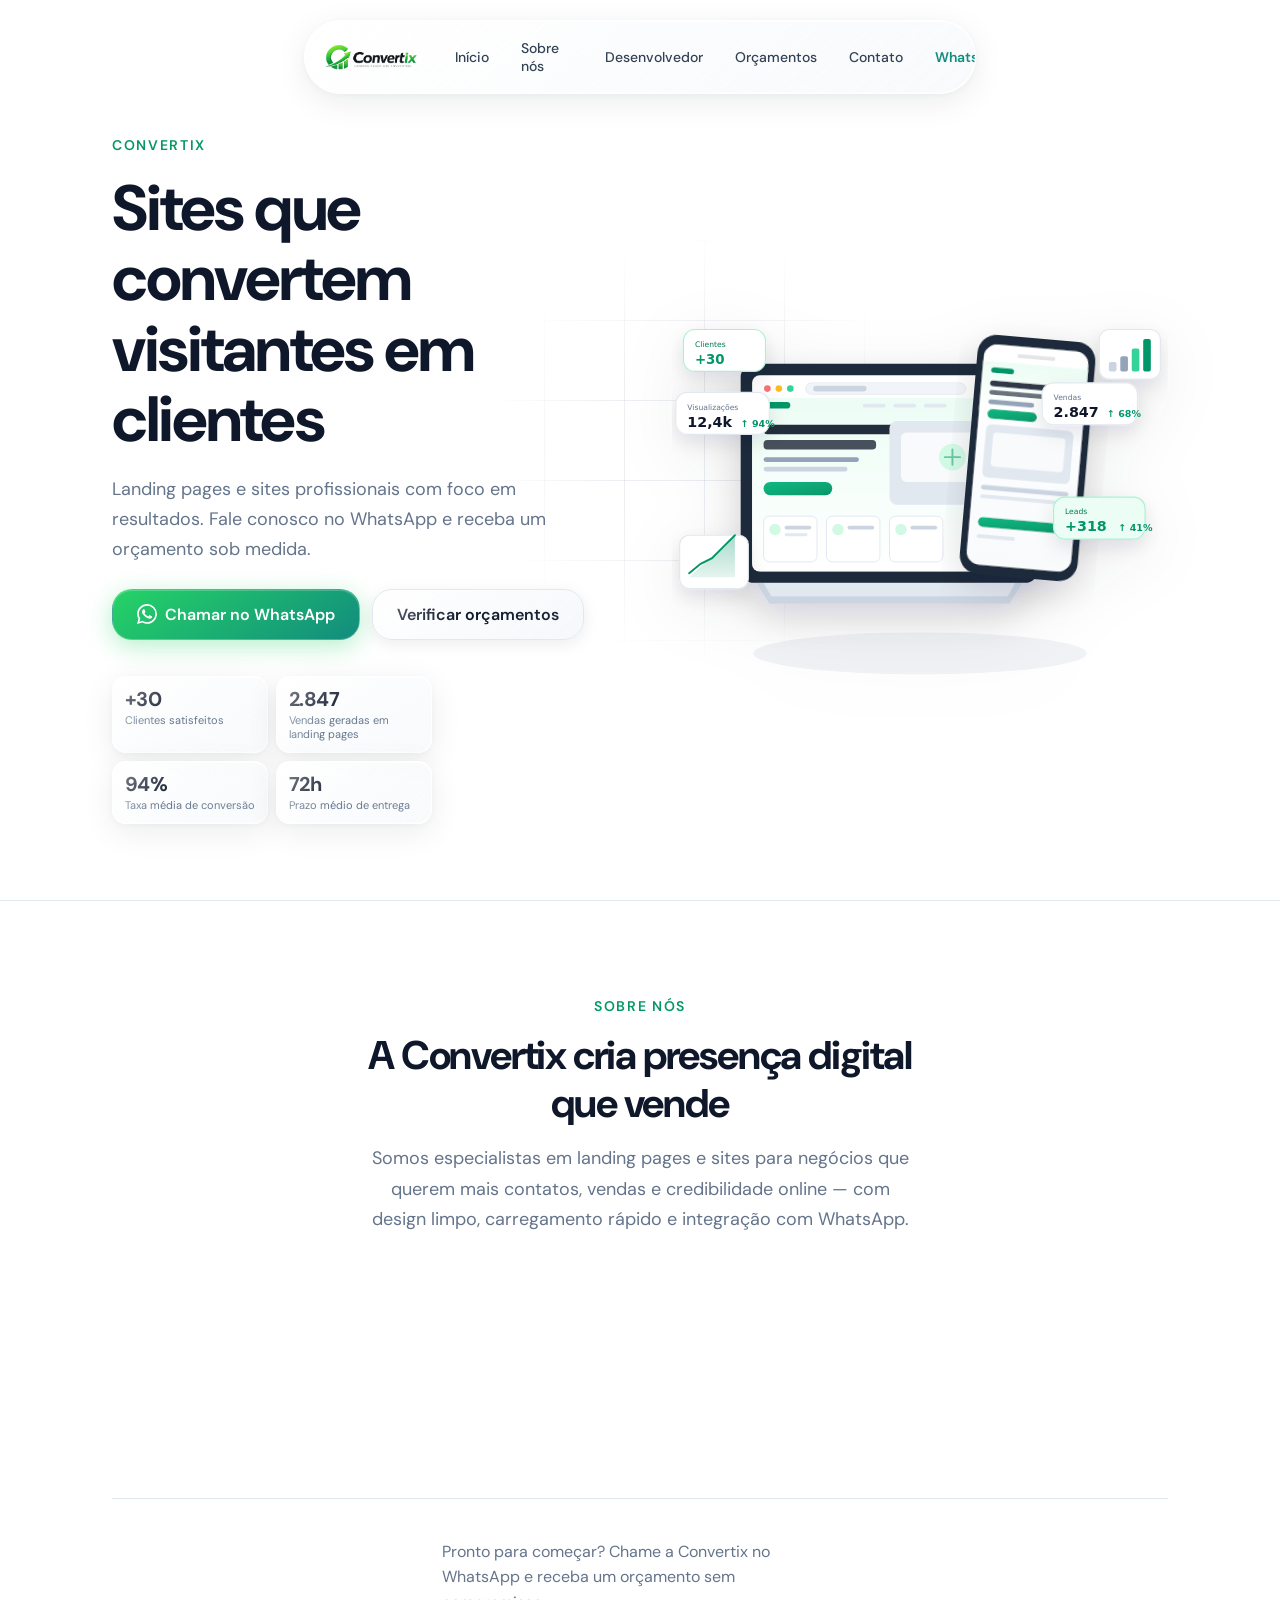
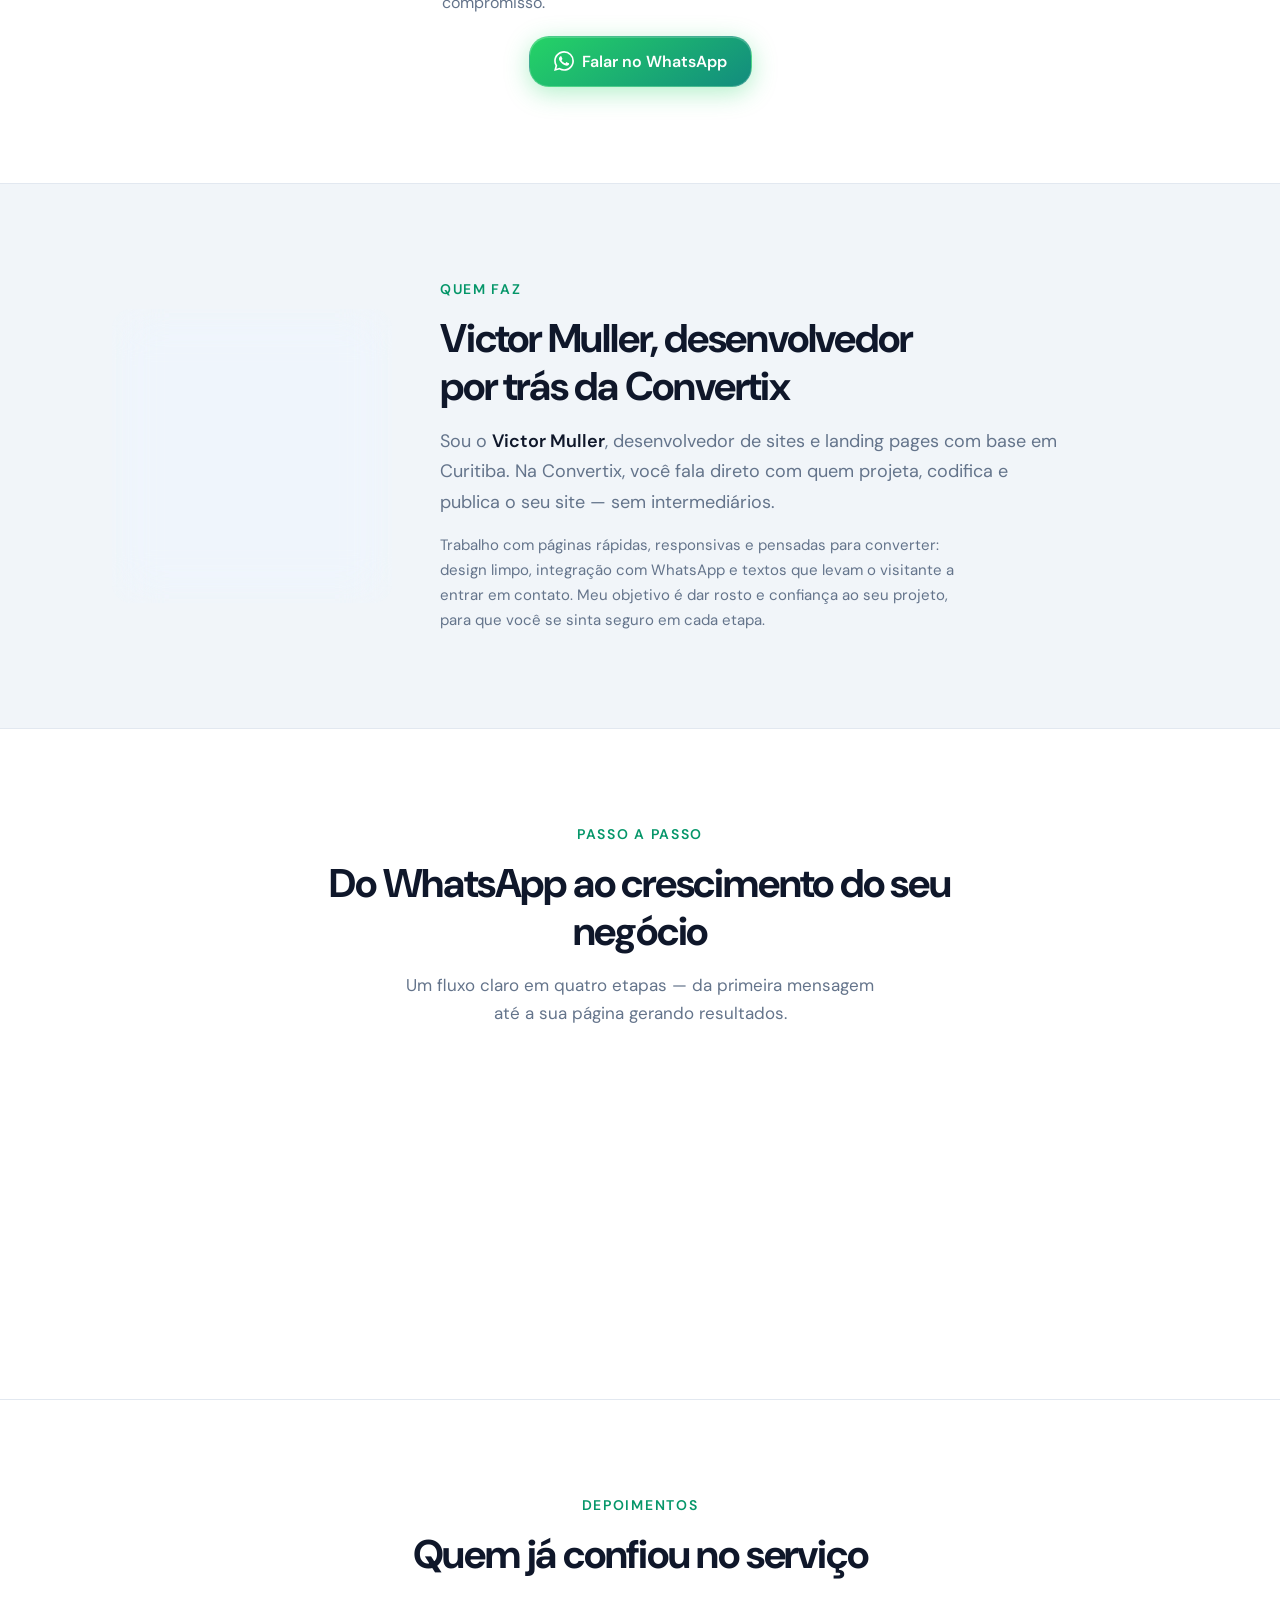
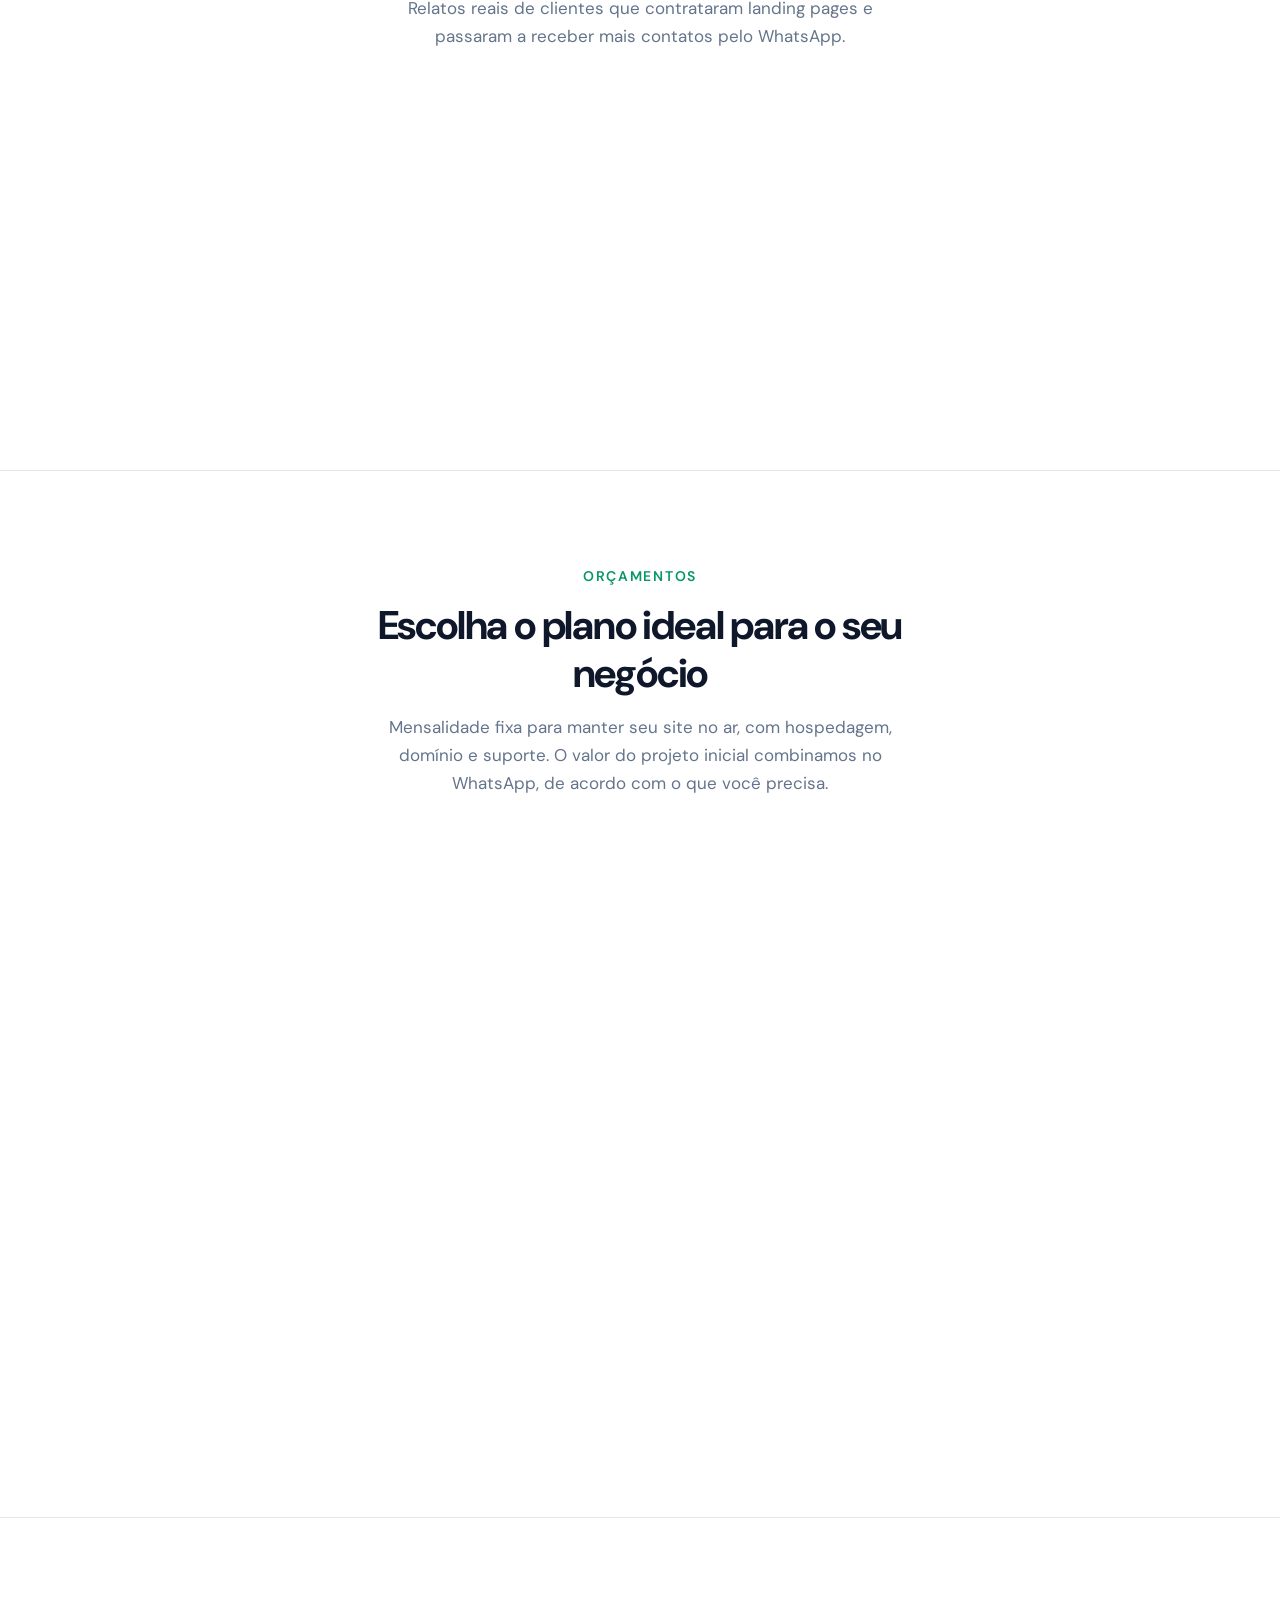
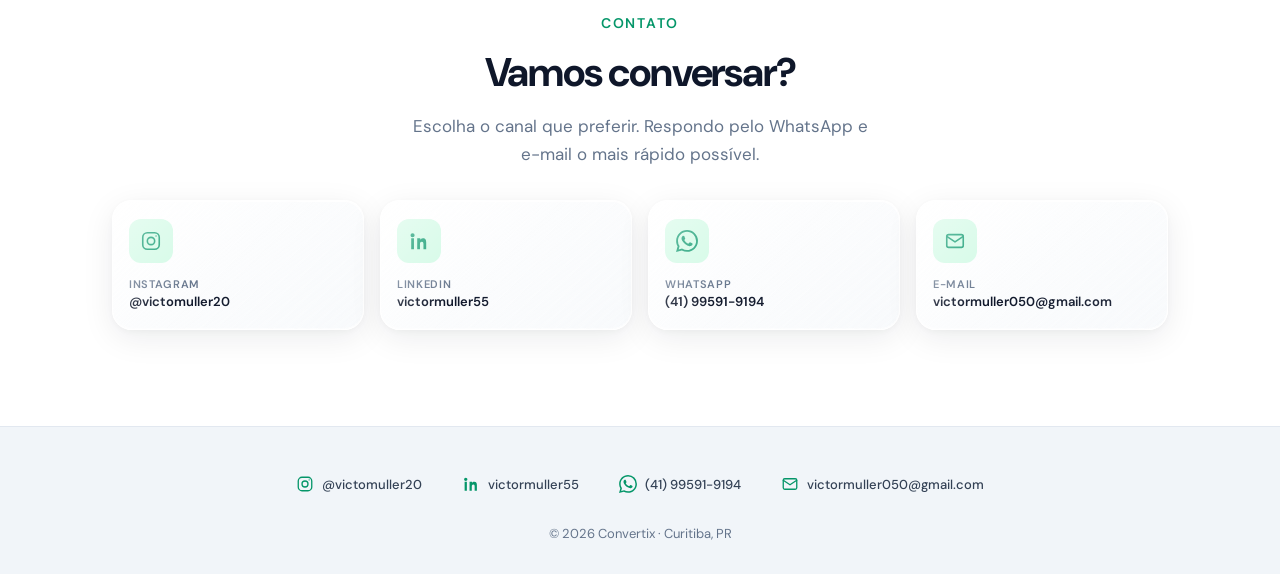
==== index.html @ e11013e8 "atualizando" ====
<!DOCTYPE html>
<html lang="pt-BR">
<head>
    <meta charset="UTF-8">
    <meta name="viewport" content="width=device-width, initial-scale=1.0">
    <meta http-equiv="refresh" content="0; url=pages/home.html">
    <title>Convertix</title>
    <link rel="icon" href="assets/images/logo.png" type="image/png">
    <script>window.location.replace("pages/home.html");</script>
</head>
<body>
    <p><a href="pages/home.html">Ir para o site</a></p>
</body>
</html>
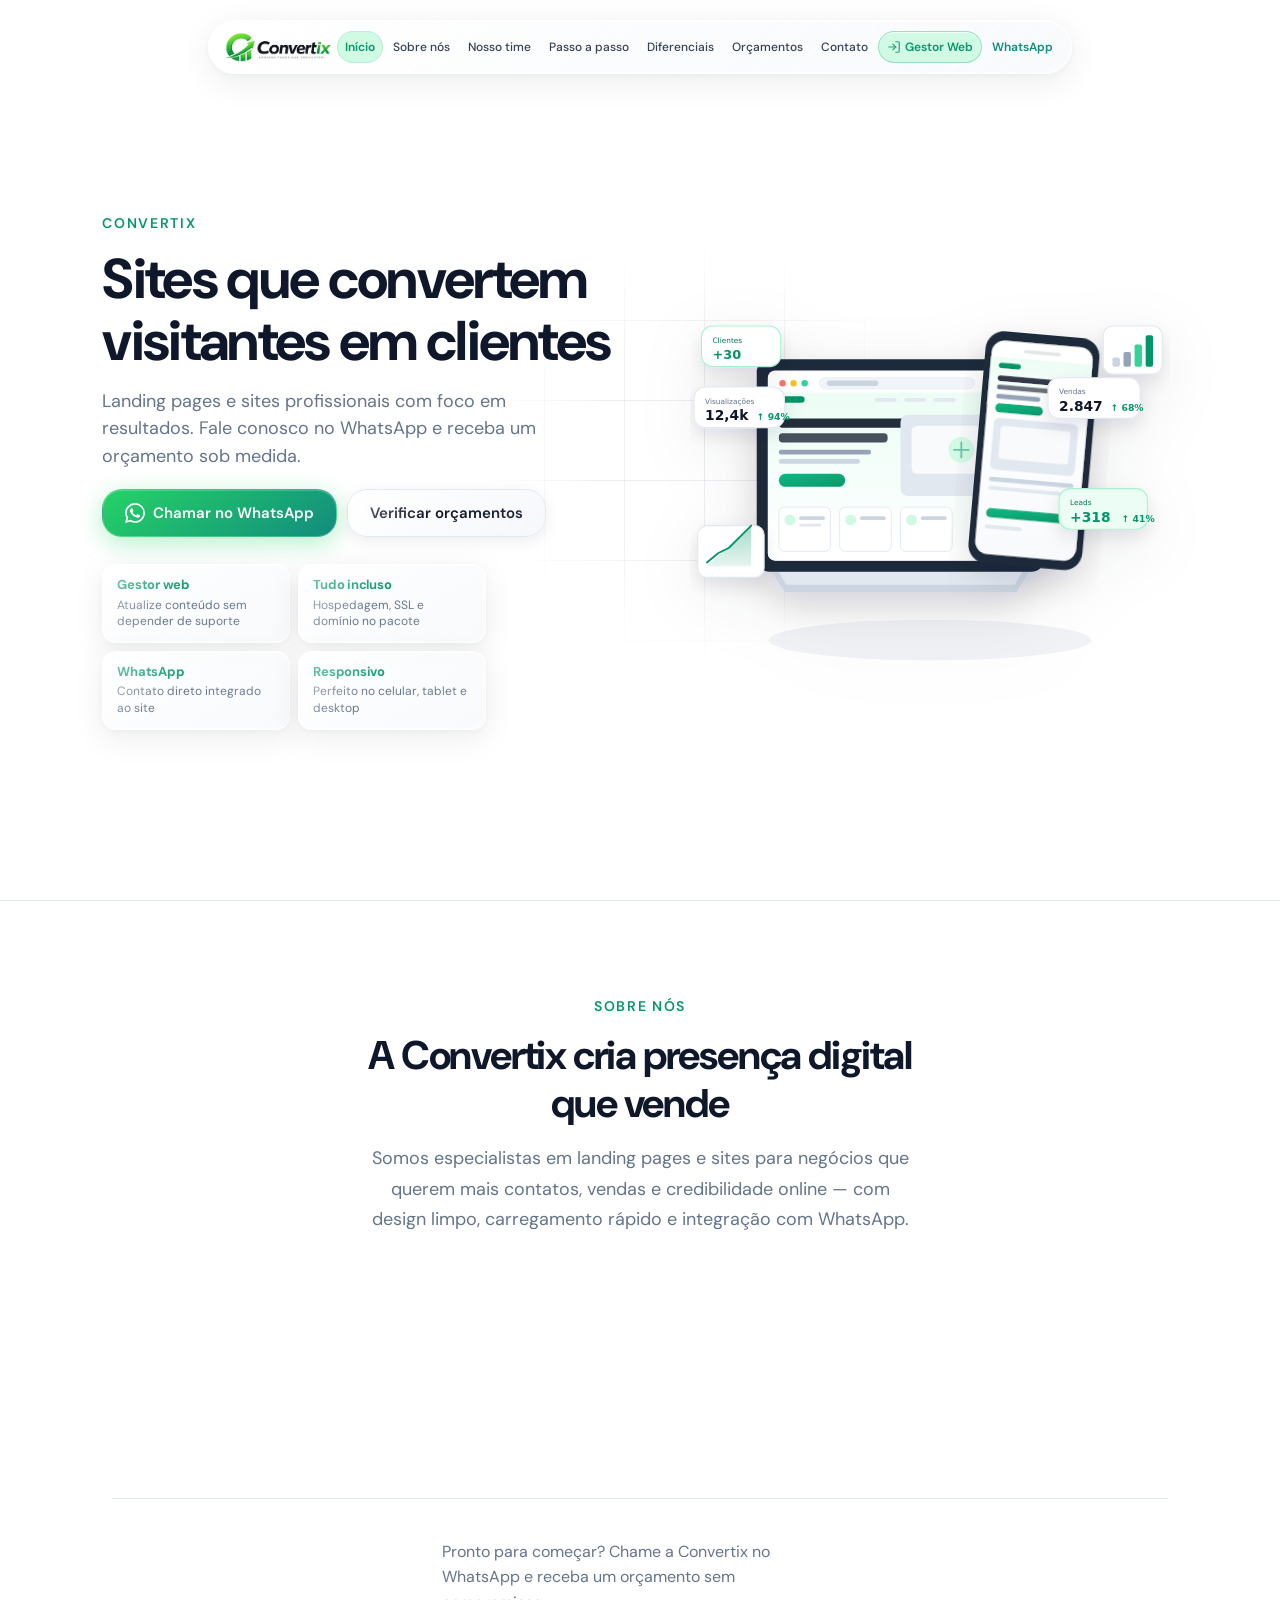
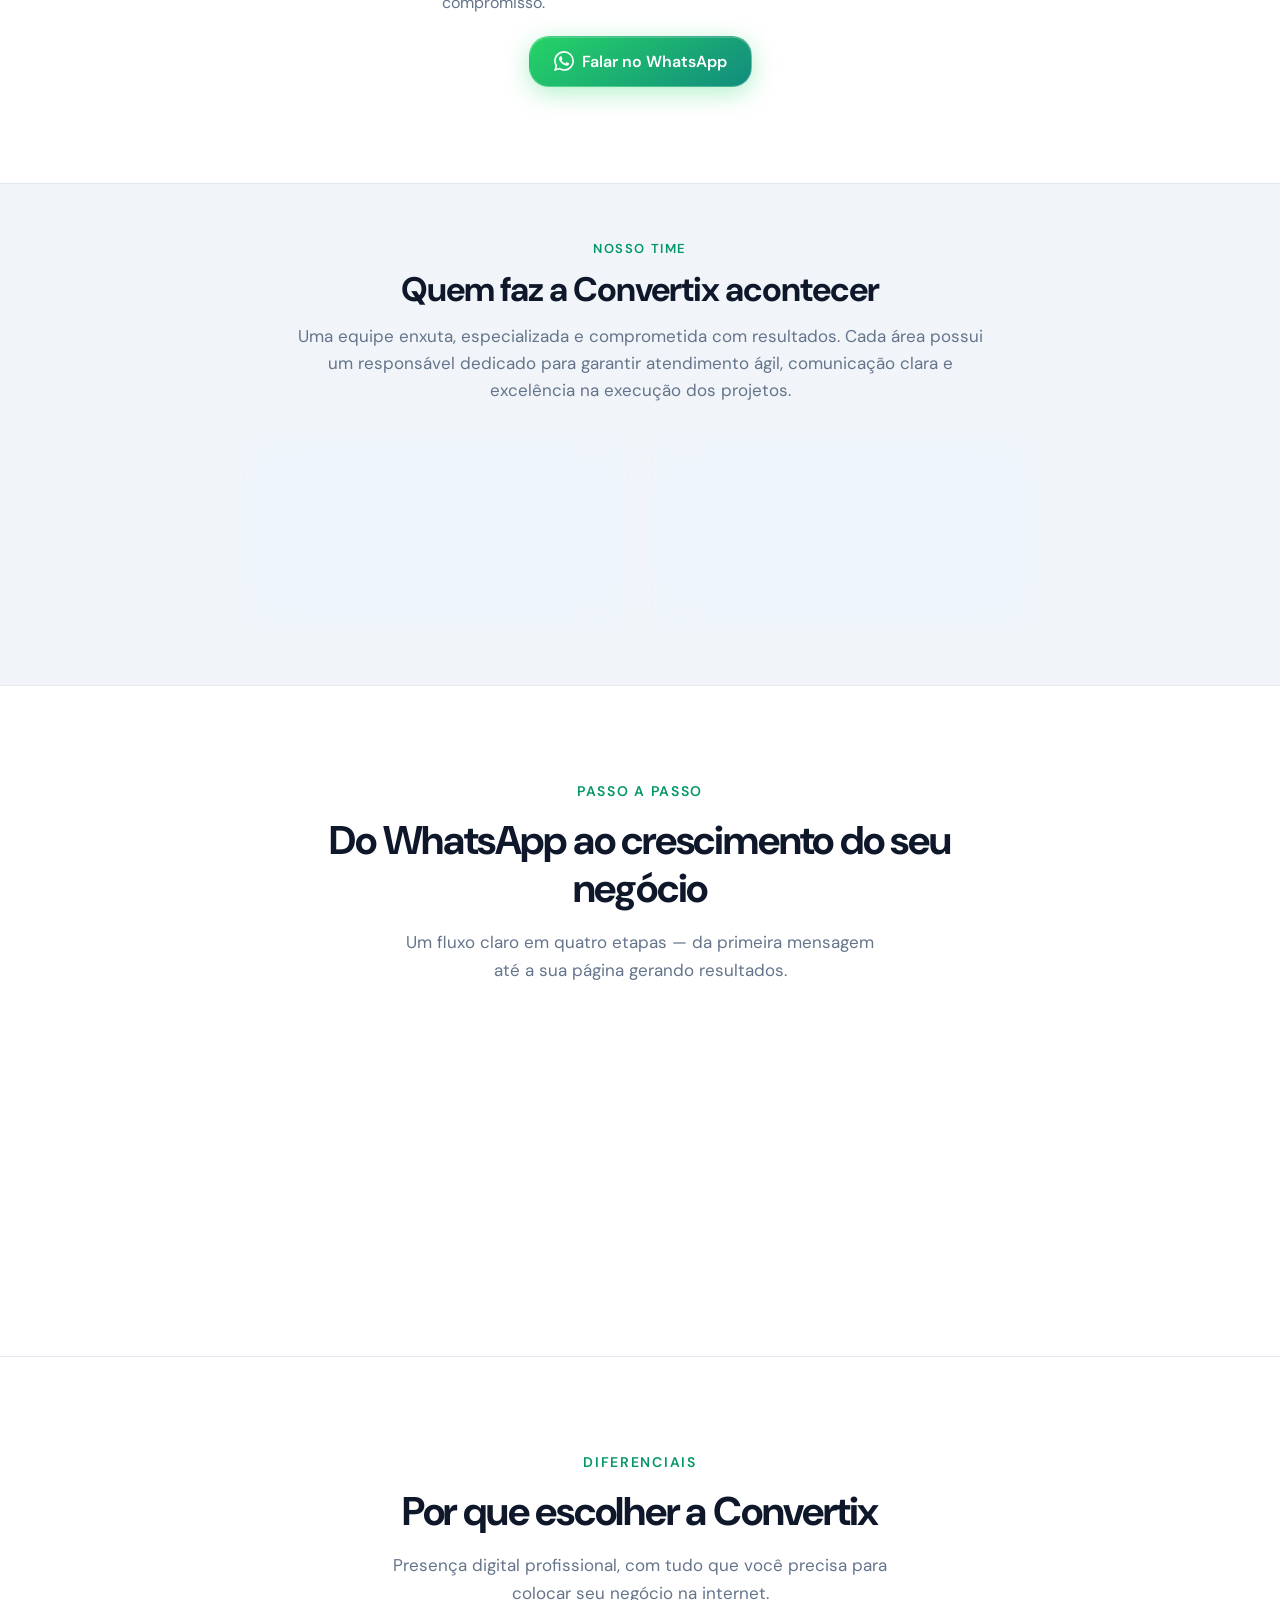
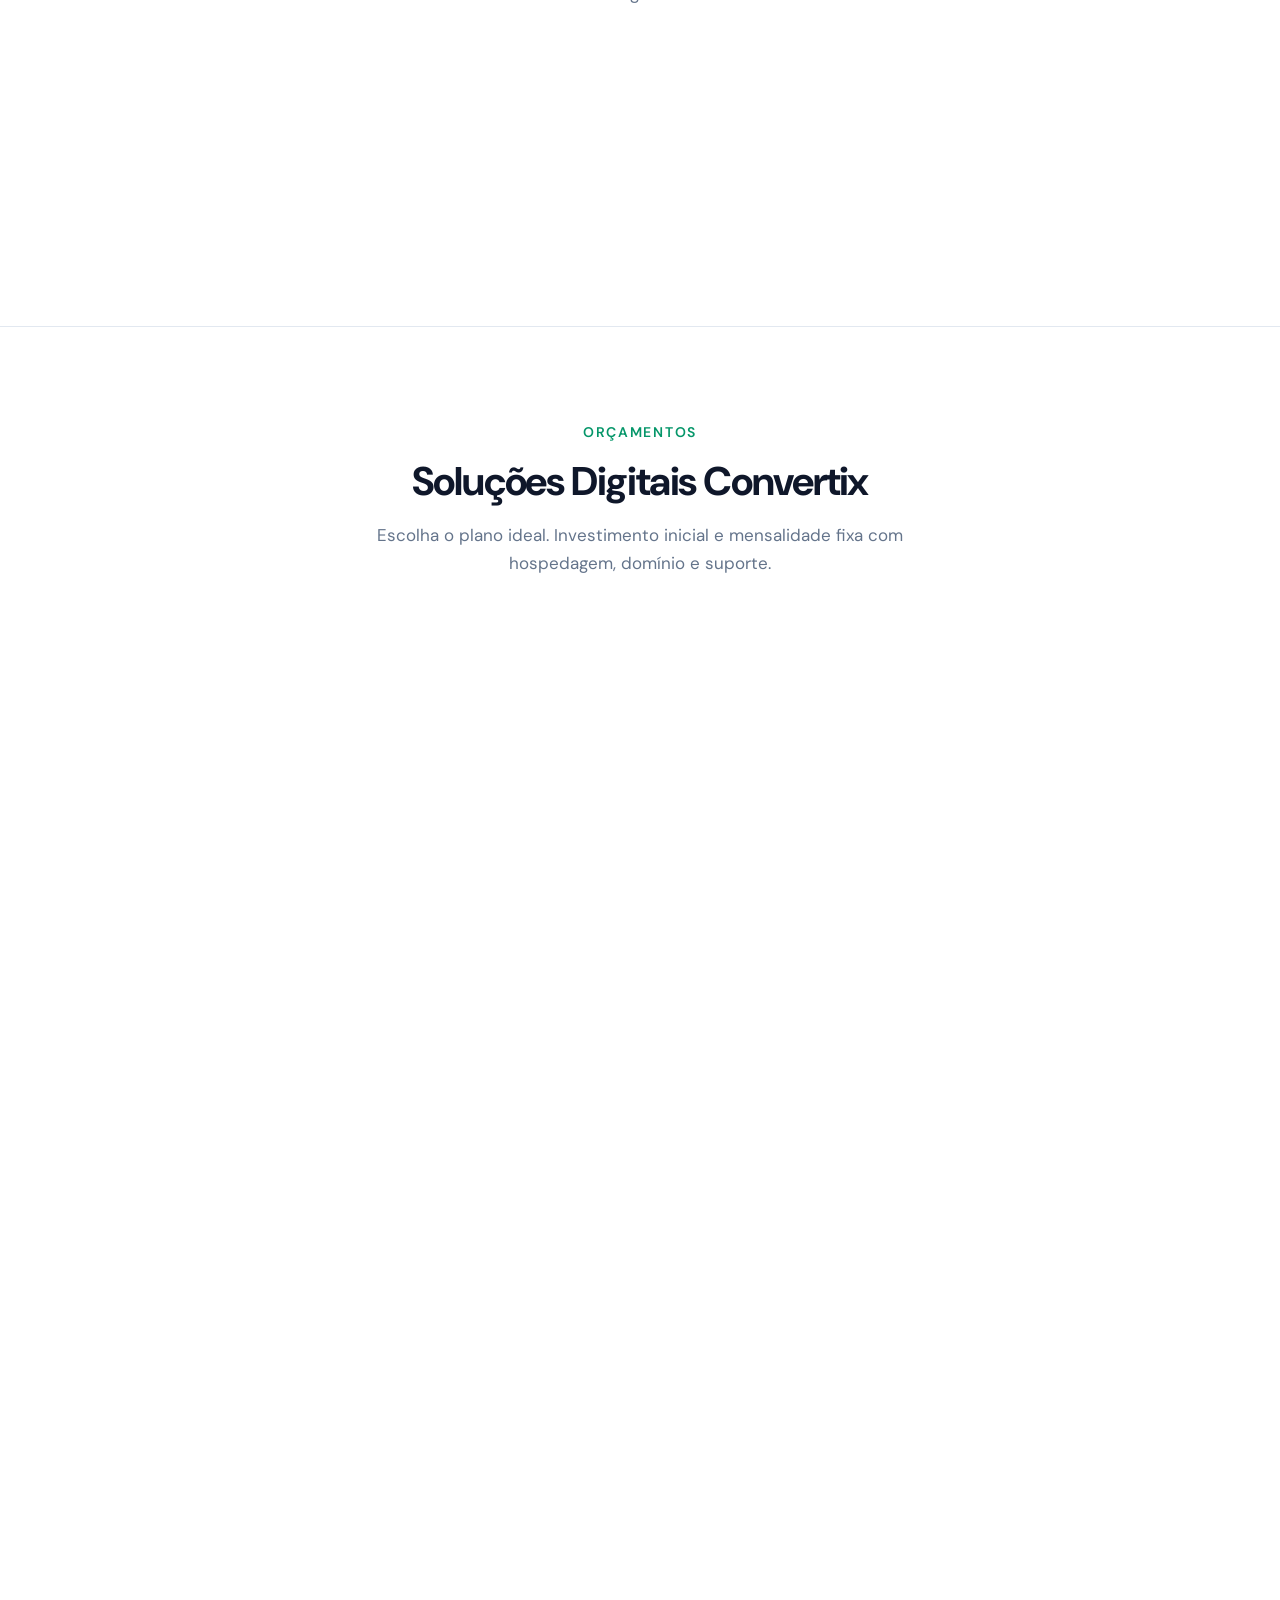
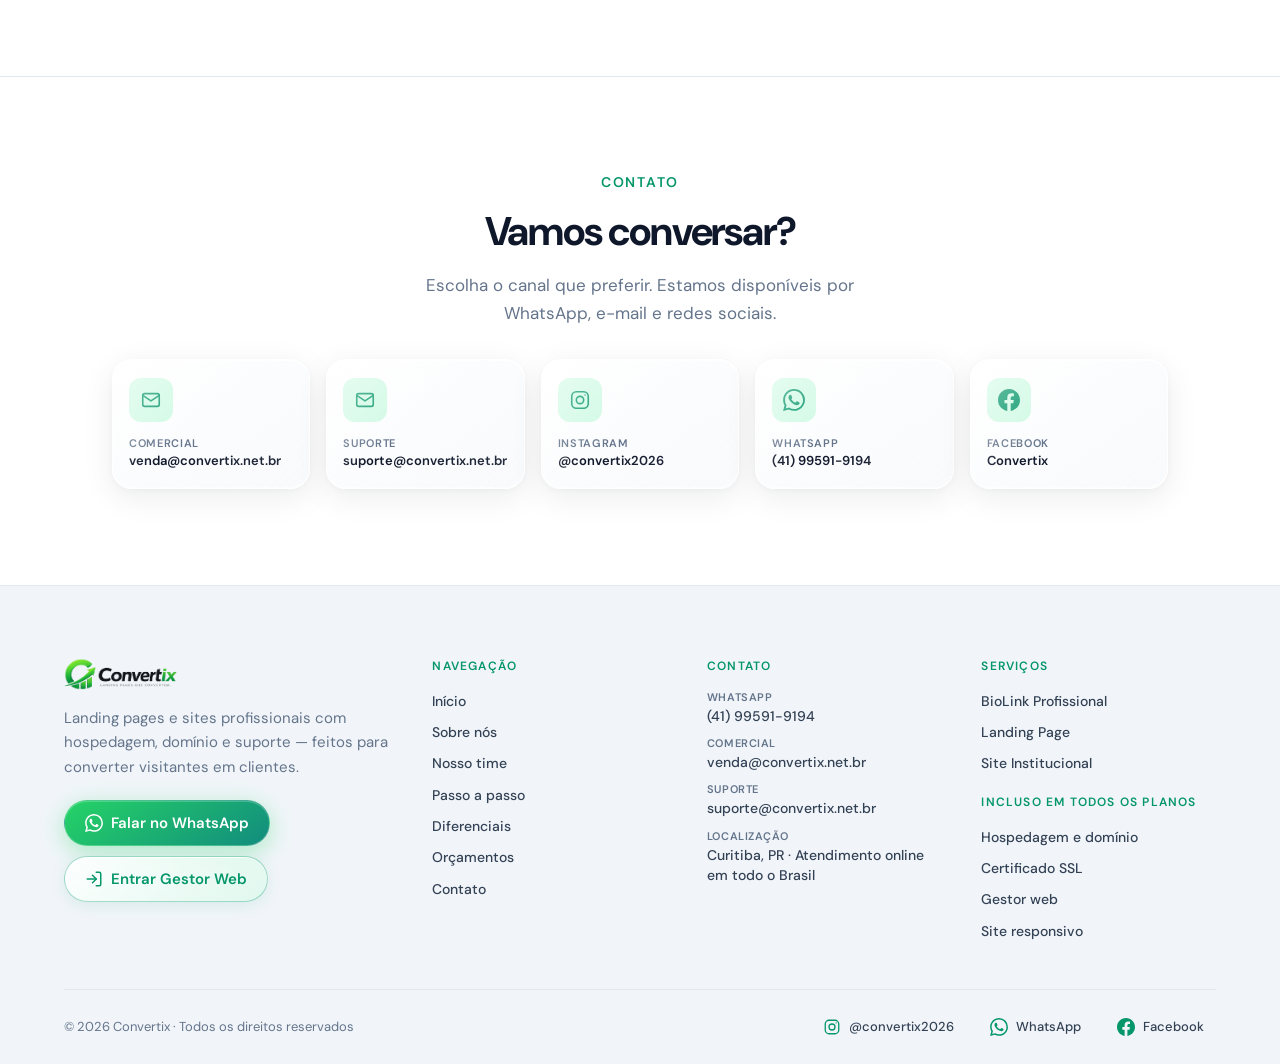
==== commit 97e295ba: "ajustes" ====
--- a/index.html
+++ b/index.html
@@ -4,8 +4,10 @@
     <meta charset="UTF-8">
     <meta name="viewport" content="width=device-width, initial-scale=1.0">
     <meta http-equiv="refresh" content="0; url=pages/home.html">
-    <title>Convertix</title>
-    <link rel="icon" href="assets/images/logo.png" type="image/png">
+    <title>Convertix - Sites que Convertem</title>
+    <link rel="icon" href="assets/images/logo.png" type="image/png" sizes="32x32">
+    <link rel="shortcut icon" href="assets/images/logo.png" type="image/png">
+    <link rel="apple-touch-icon" href="assets/images/logo.png">
     <script>window.location.replace("pages/home.html");</script>
 </head>
 <body>
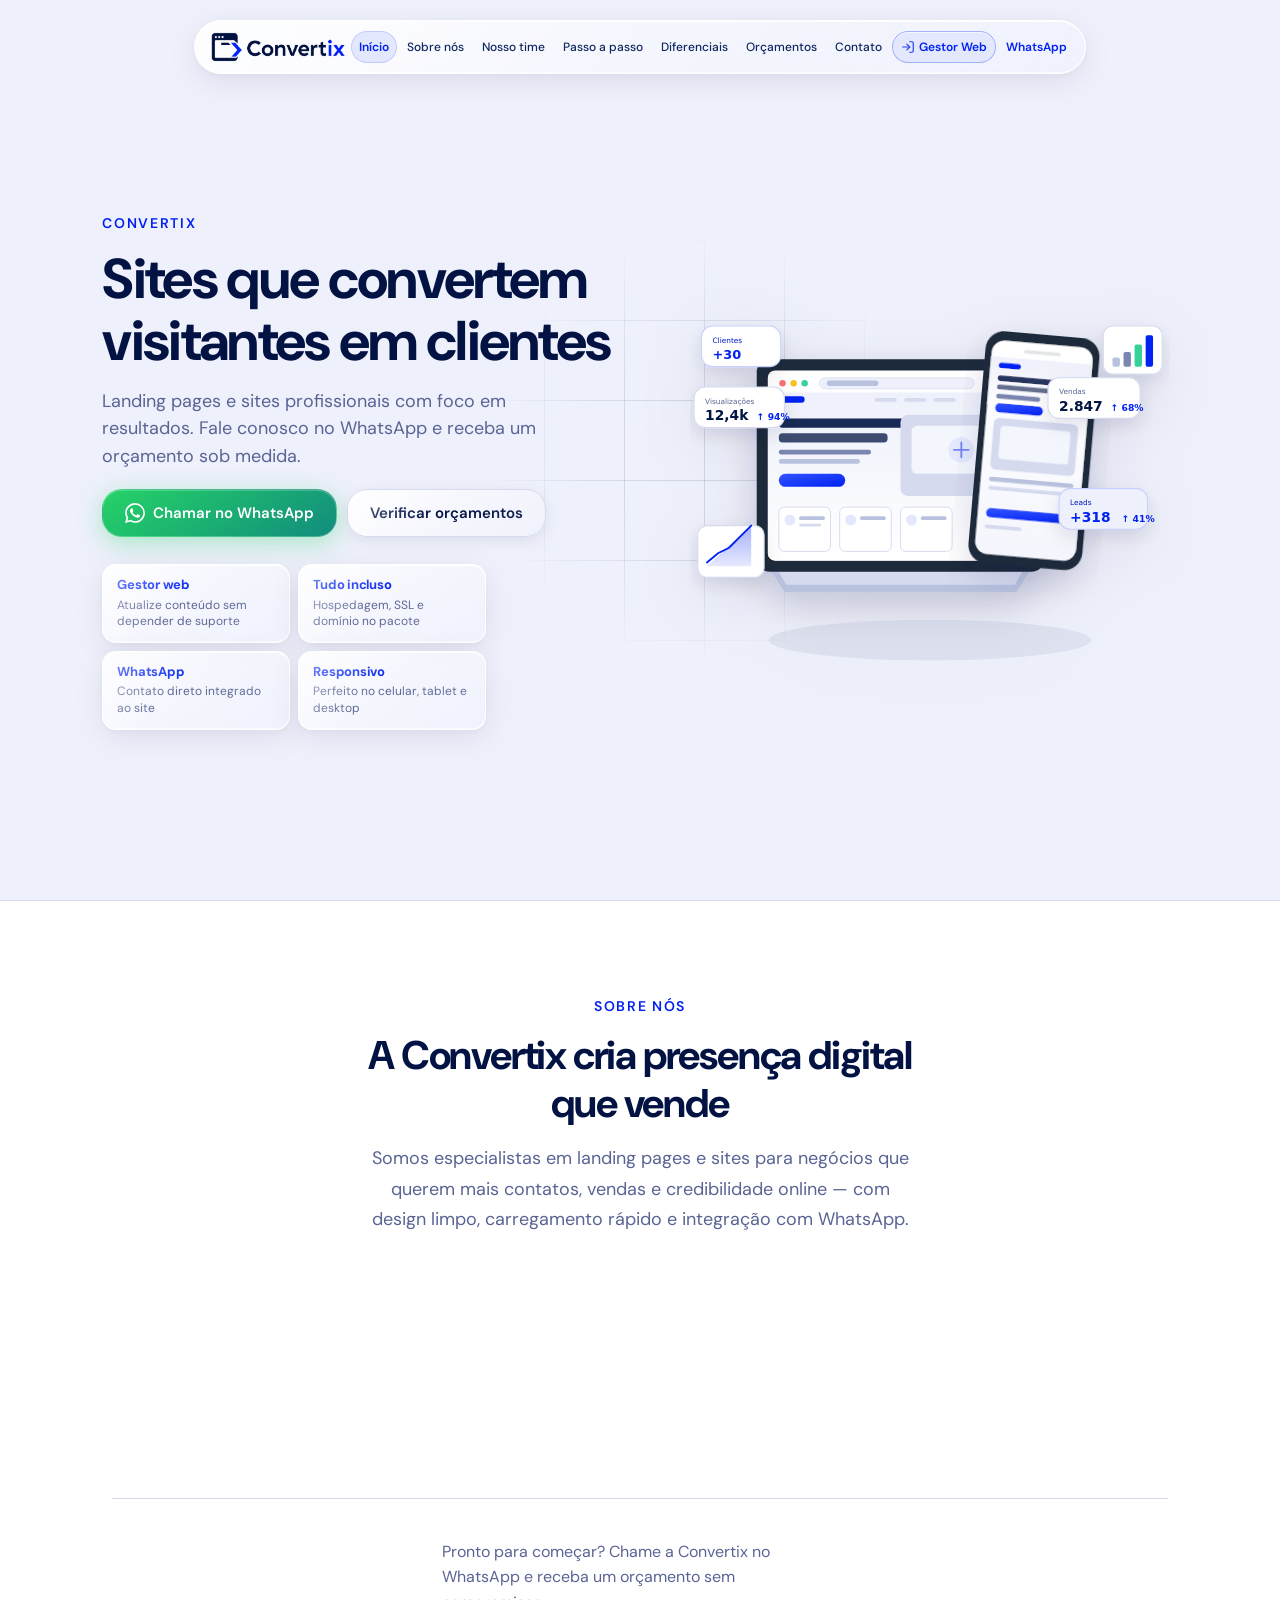
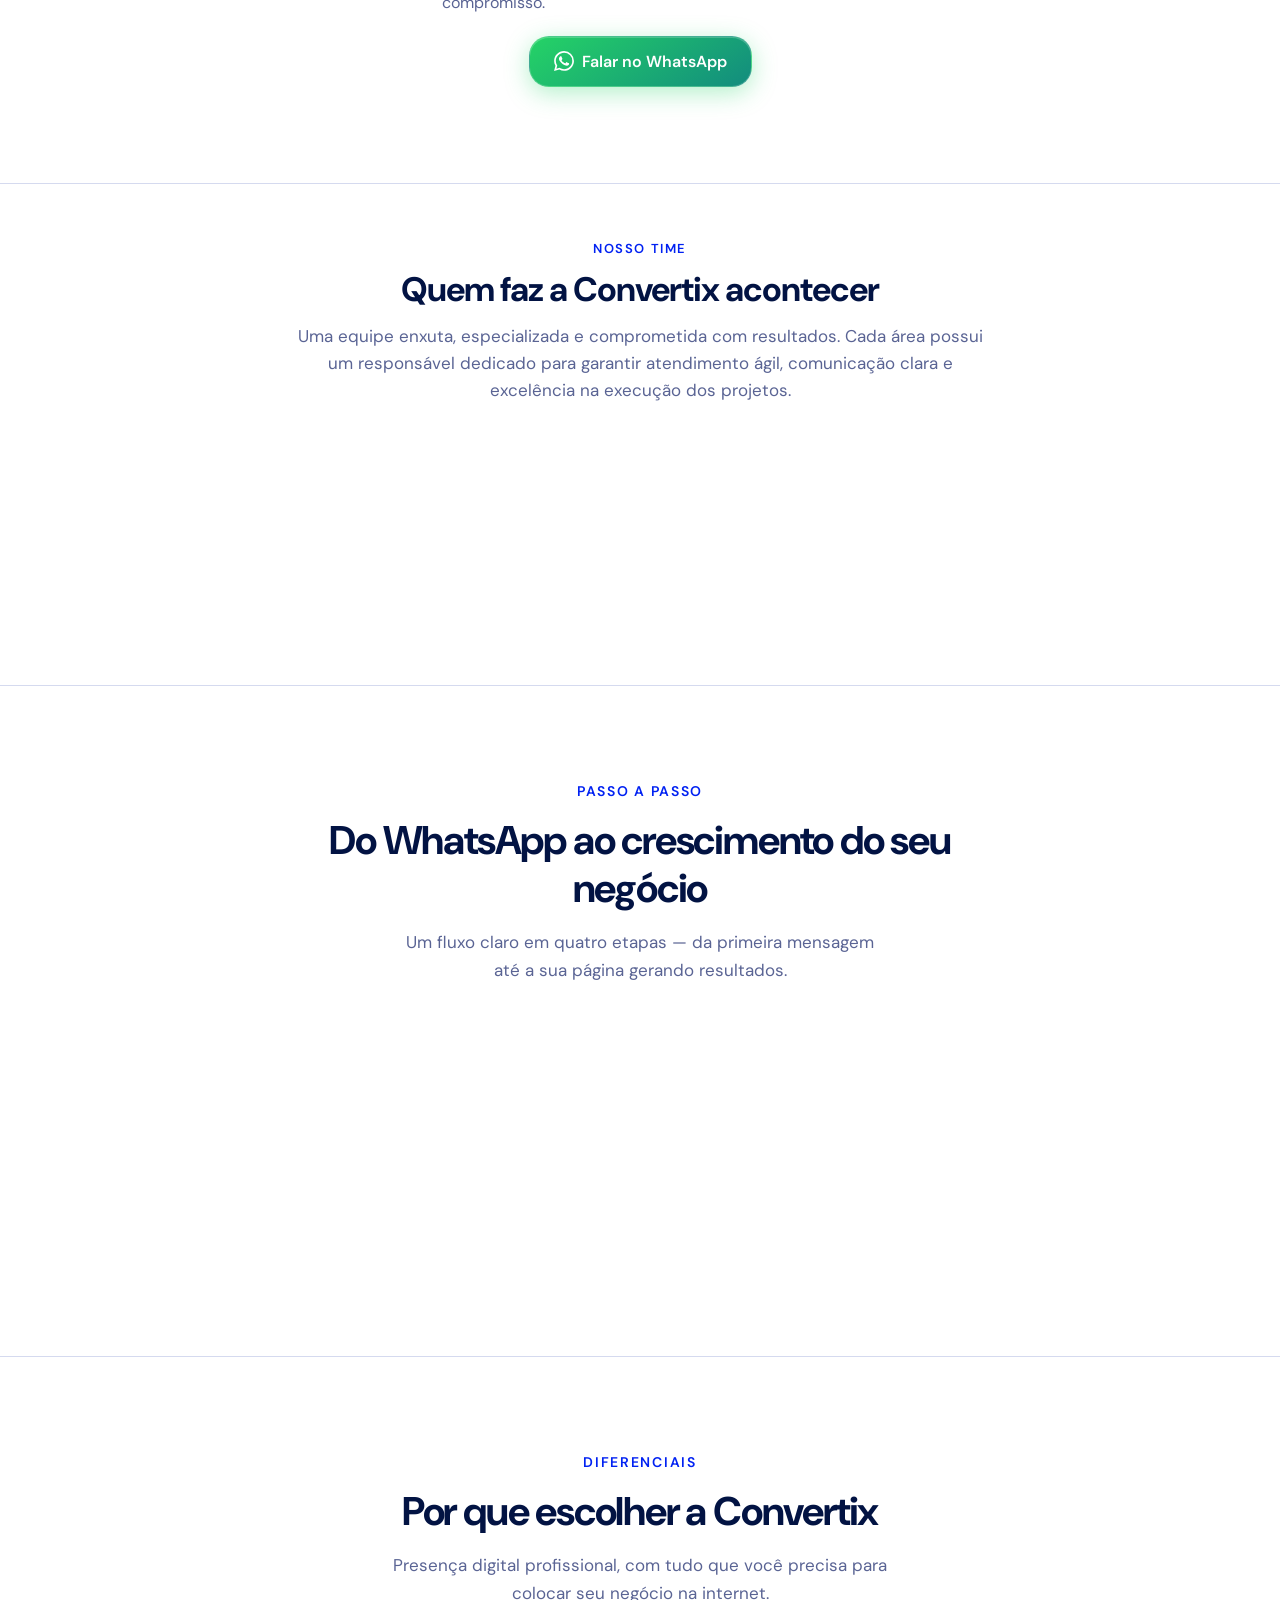
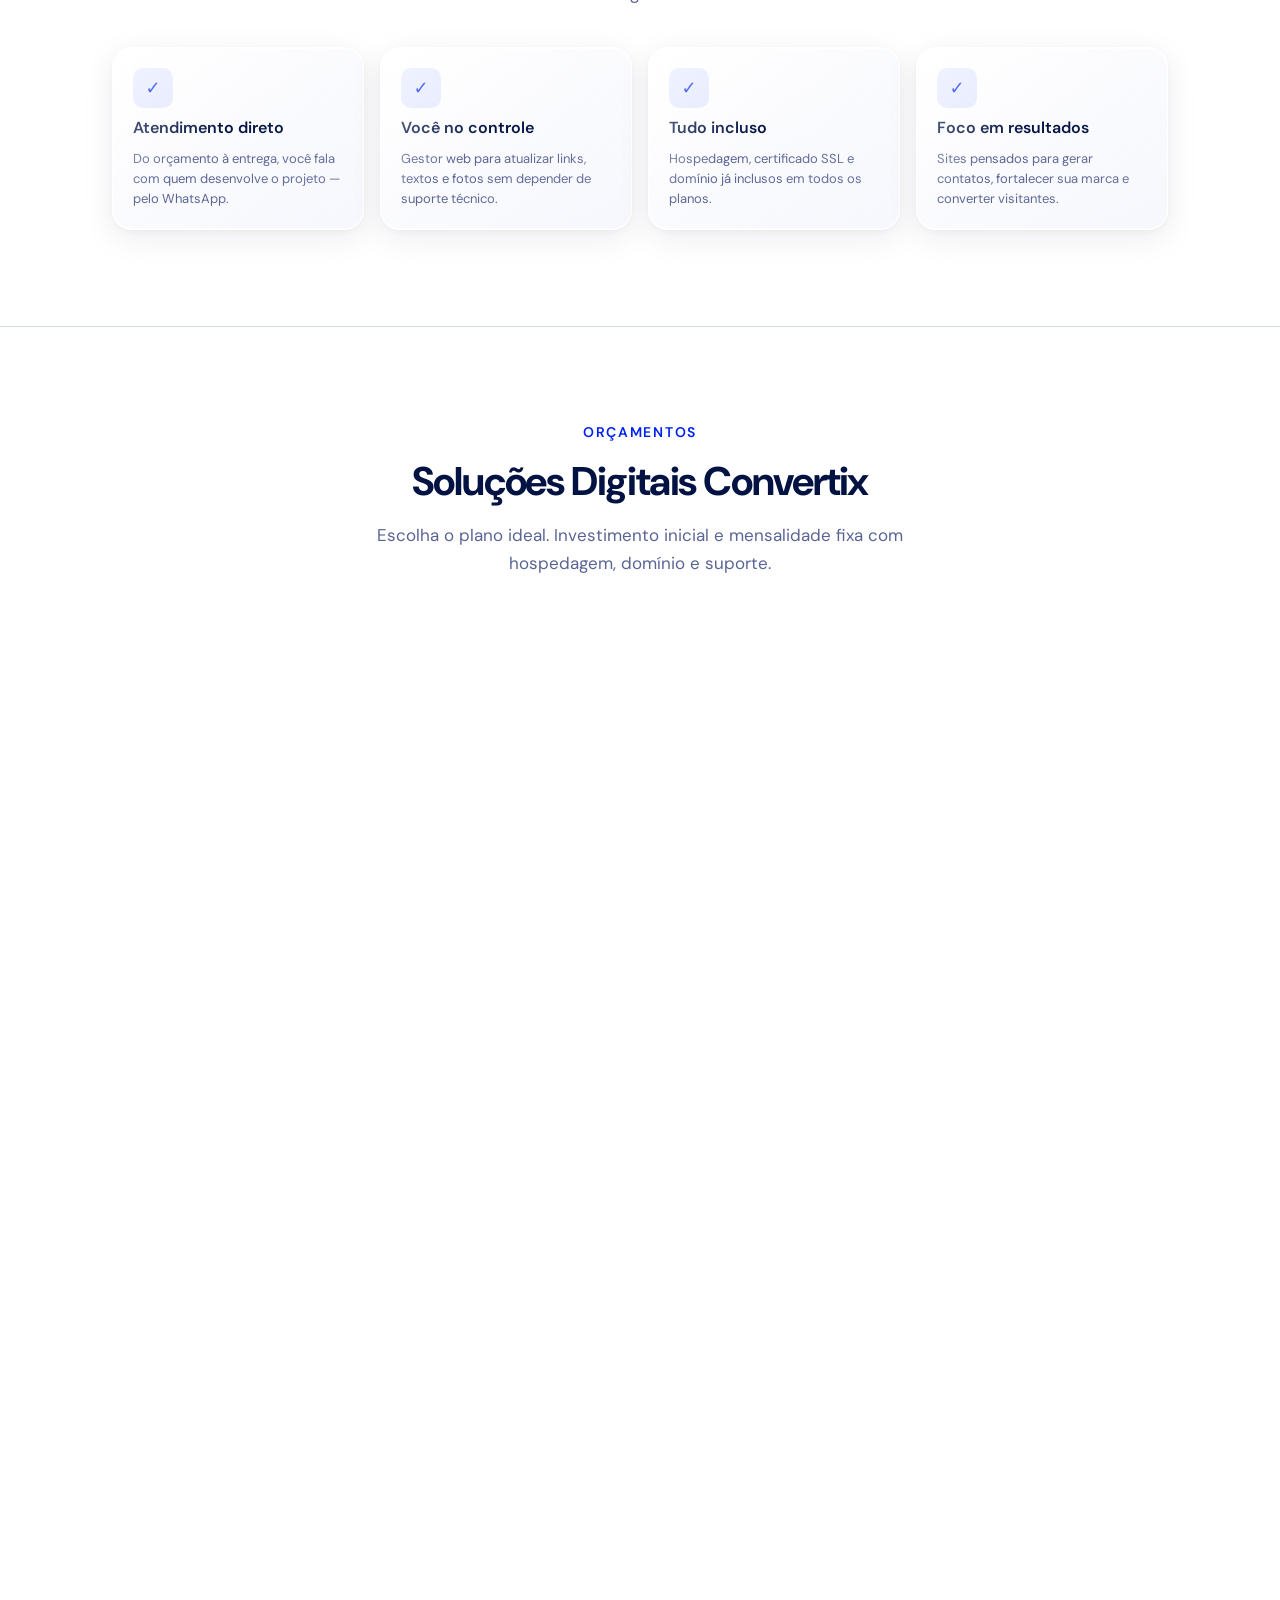
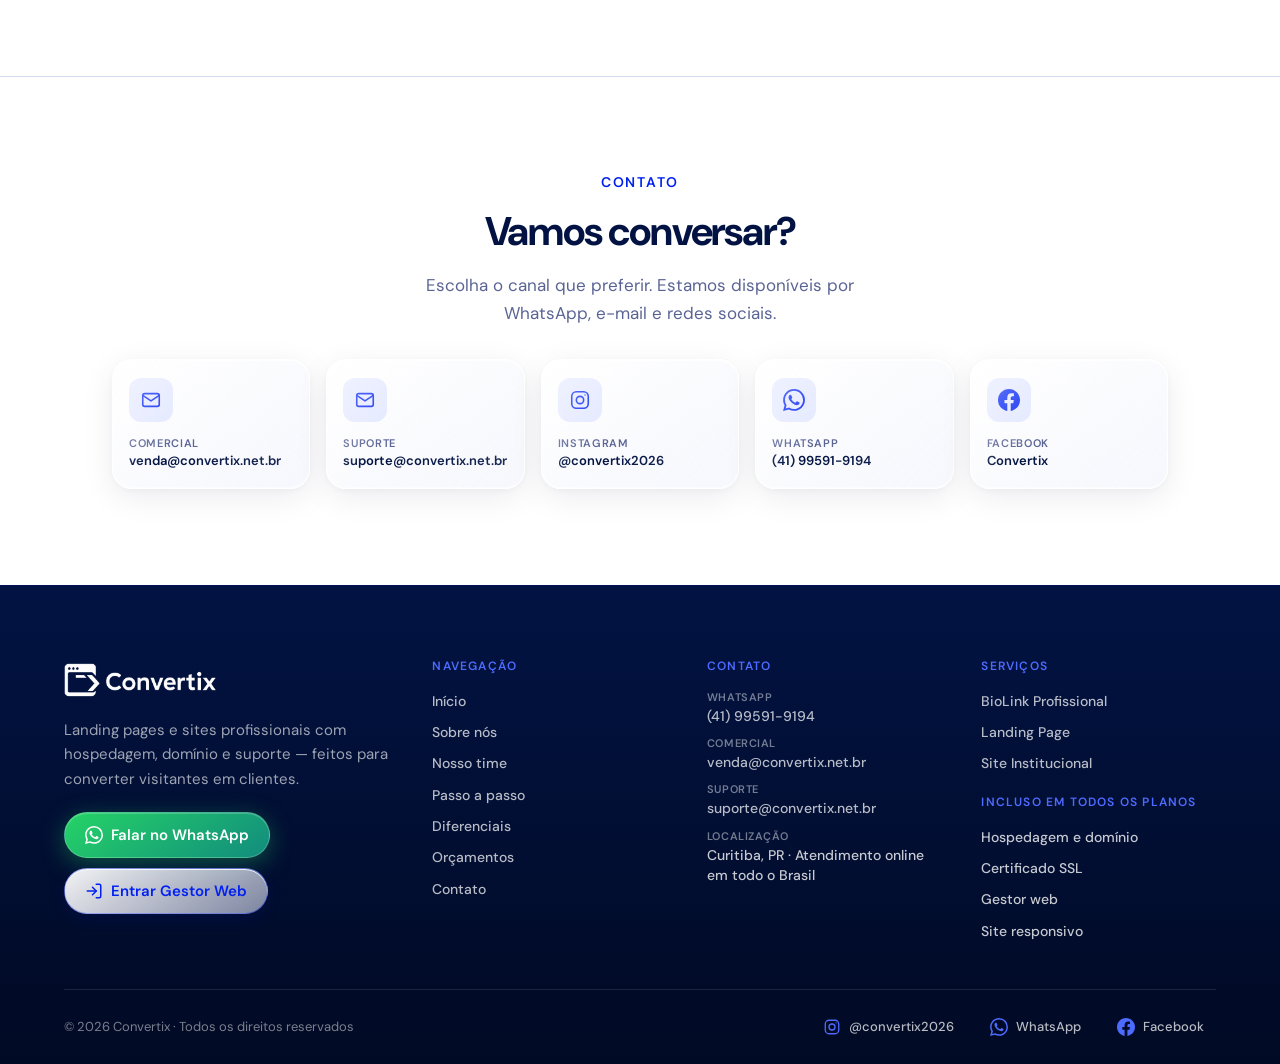
==== commit 68439c16: "m" ====
--- a/index.html
+++ b/index.html
@@ -5,9 +5,9 @@
     <meta name="viewport" content="width=device-width, initial-scale=1.0">
     <meta http-equiv="refresh" content="0; url=pages/home.html">
     <title>Convertix - Sites que Convertem</title>
-    <link rel="icon" href="assets/images/logo.png" type="image/png" sizes="32x32">
-    <link rel="shortcut icon" href="assets/images/logo.png" type="image/png">
-    <link rel="apple-touch-icon" href="assets/images/logo.png">
+    <link rel="icon" href="assets/images/logos/logo_fundo_transparente.png" type="image/png" sizes="32x32" media="(prefers-color-scheme: light)">
+    <link rel="icon" href="assets/images/logos/logo_branca_fundo_transparente.png" type="image/png" sizes="32x32" media="(prefers-color-scheme: dark)">
+    <link rel="apple-touch-icon" href="assets/images/logos/logo_fundo_transparente.png">
     <script>window.location.replace("pages/home.html");</script>
 </head>
 <body>
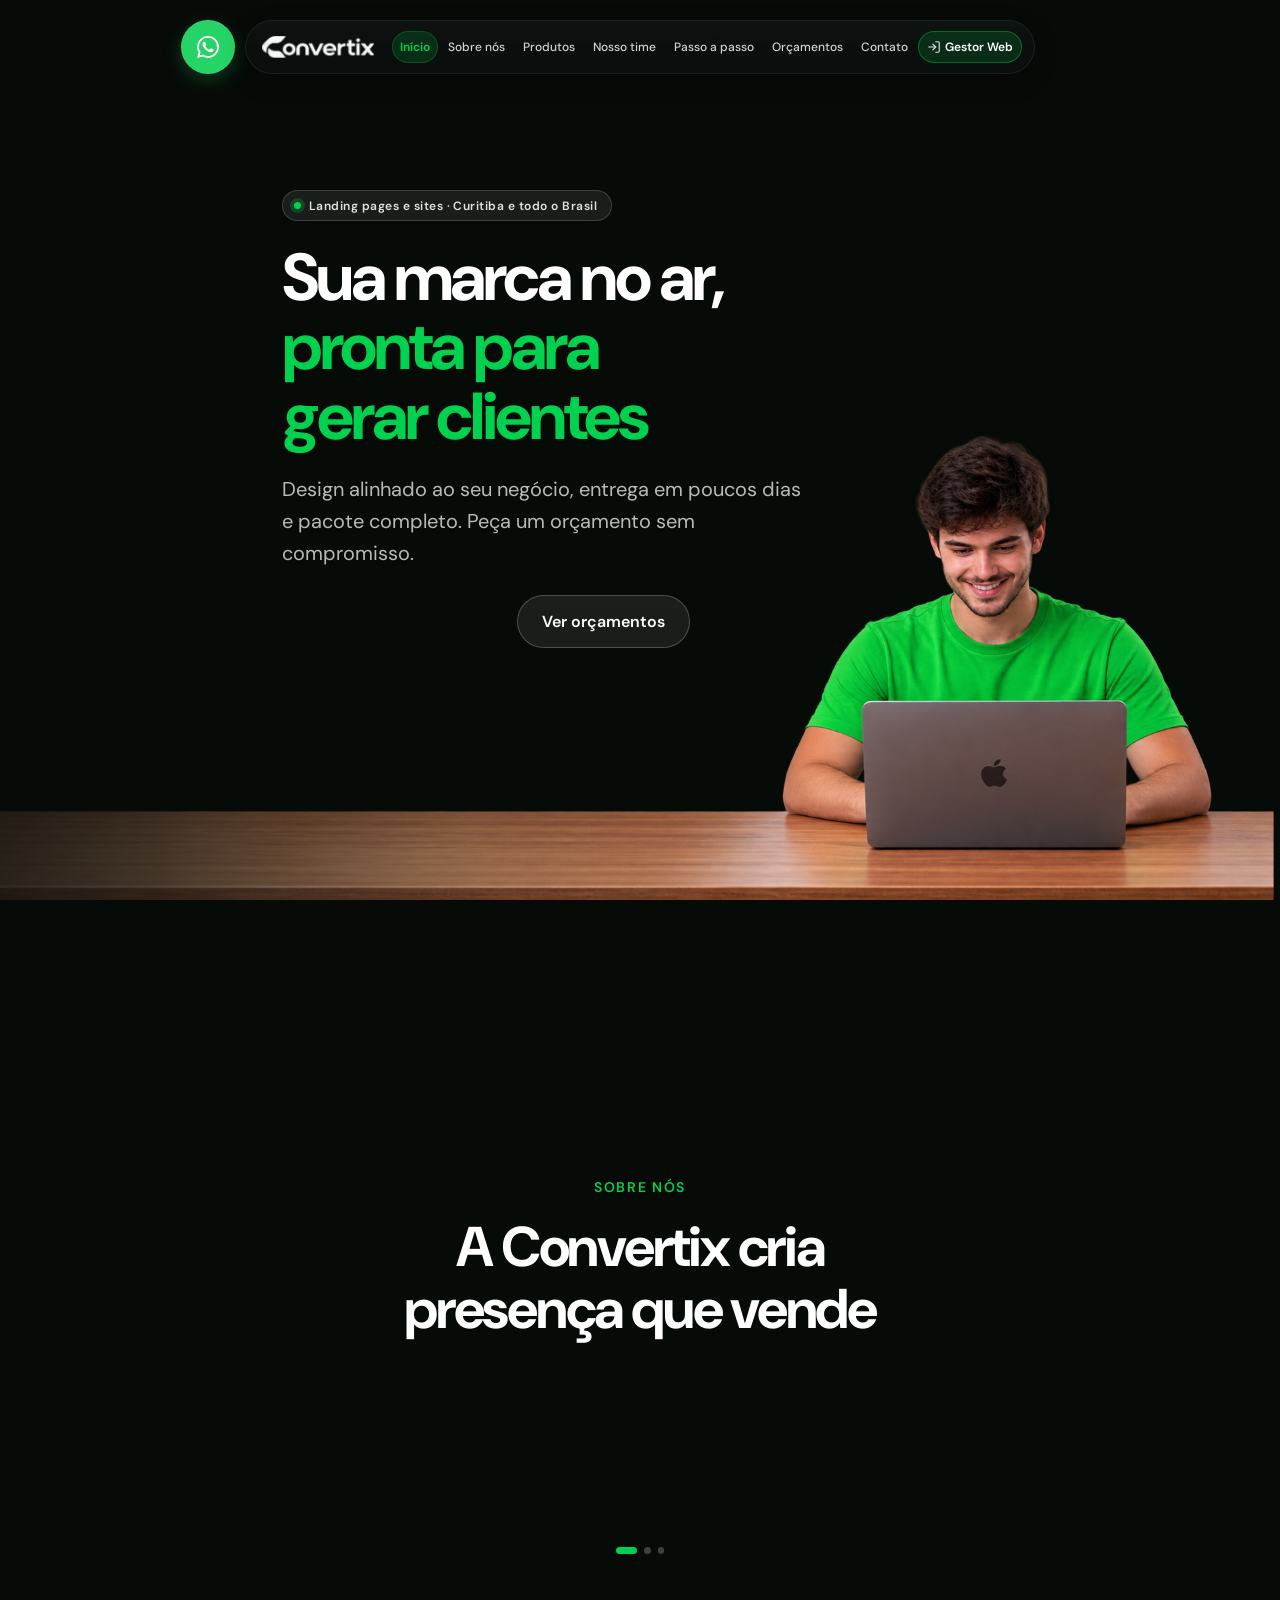
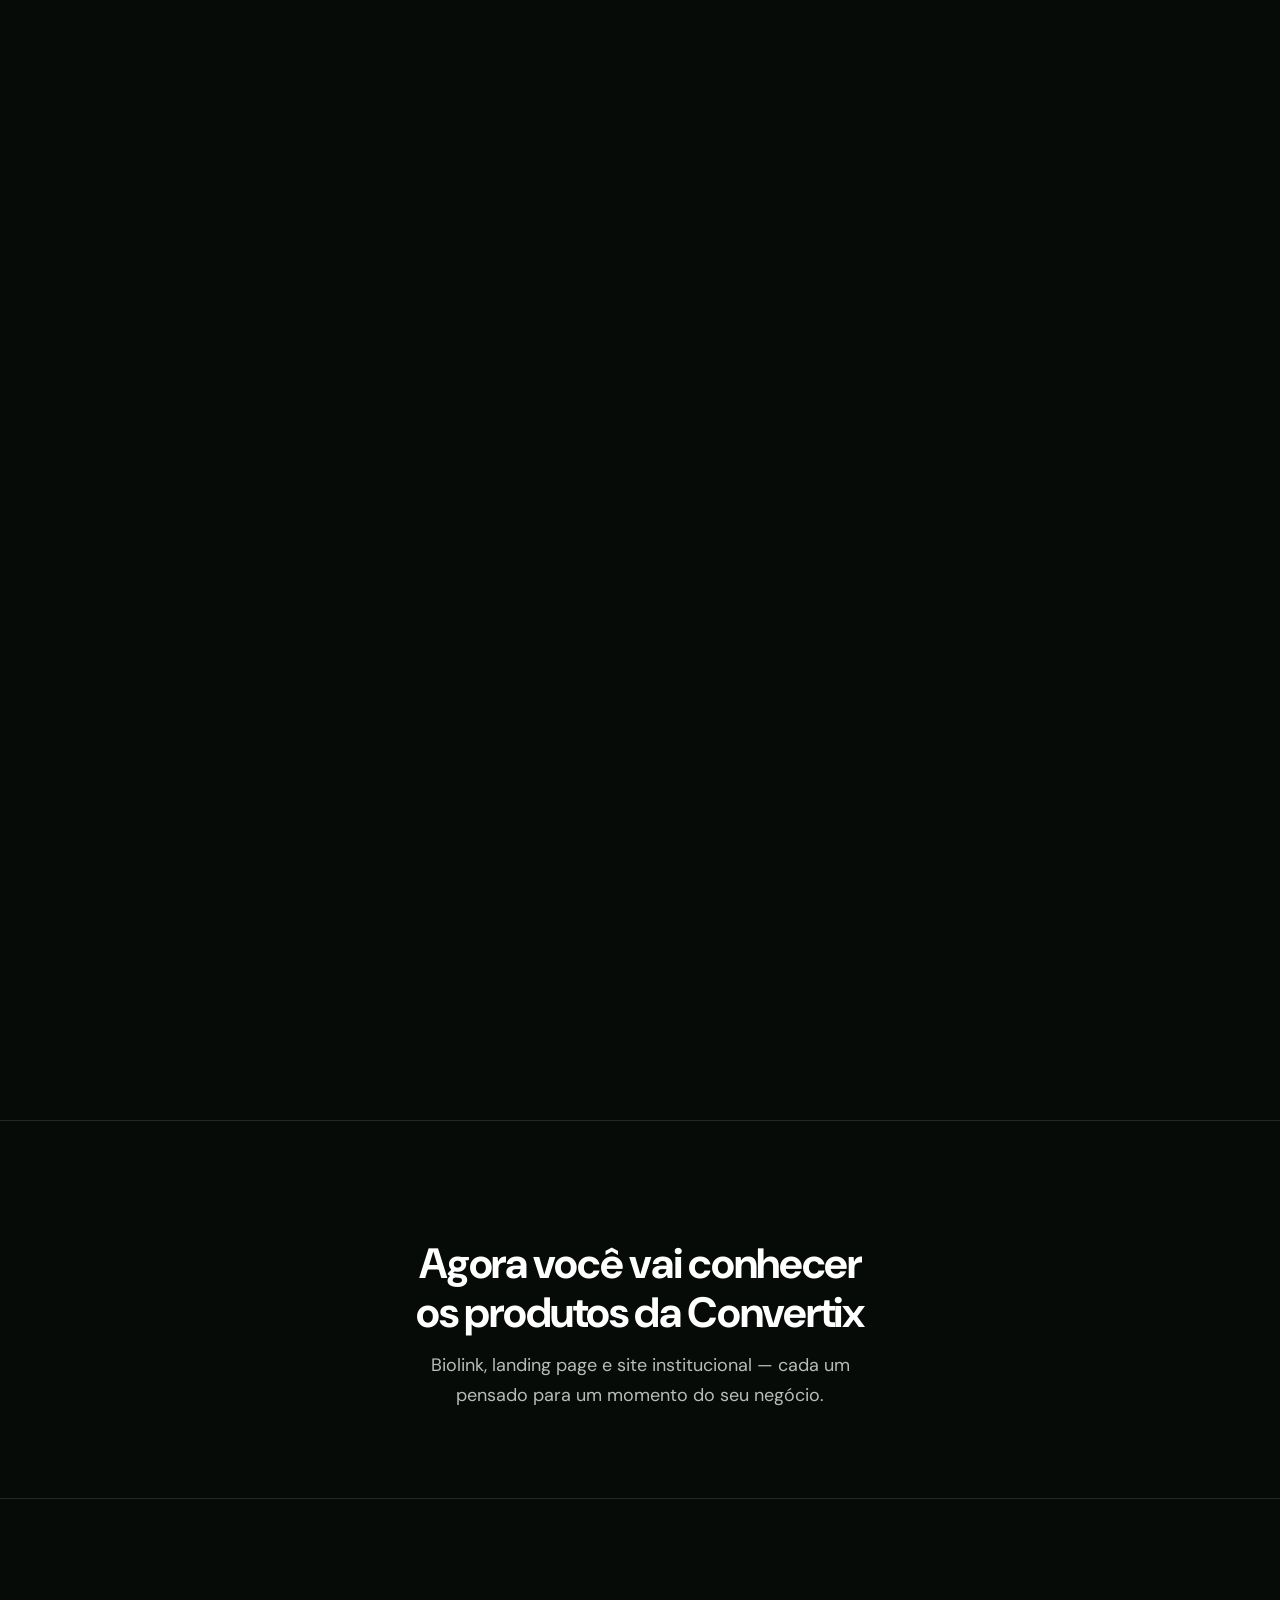
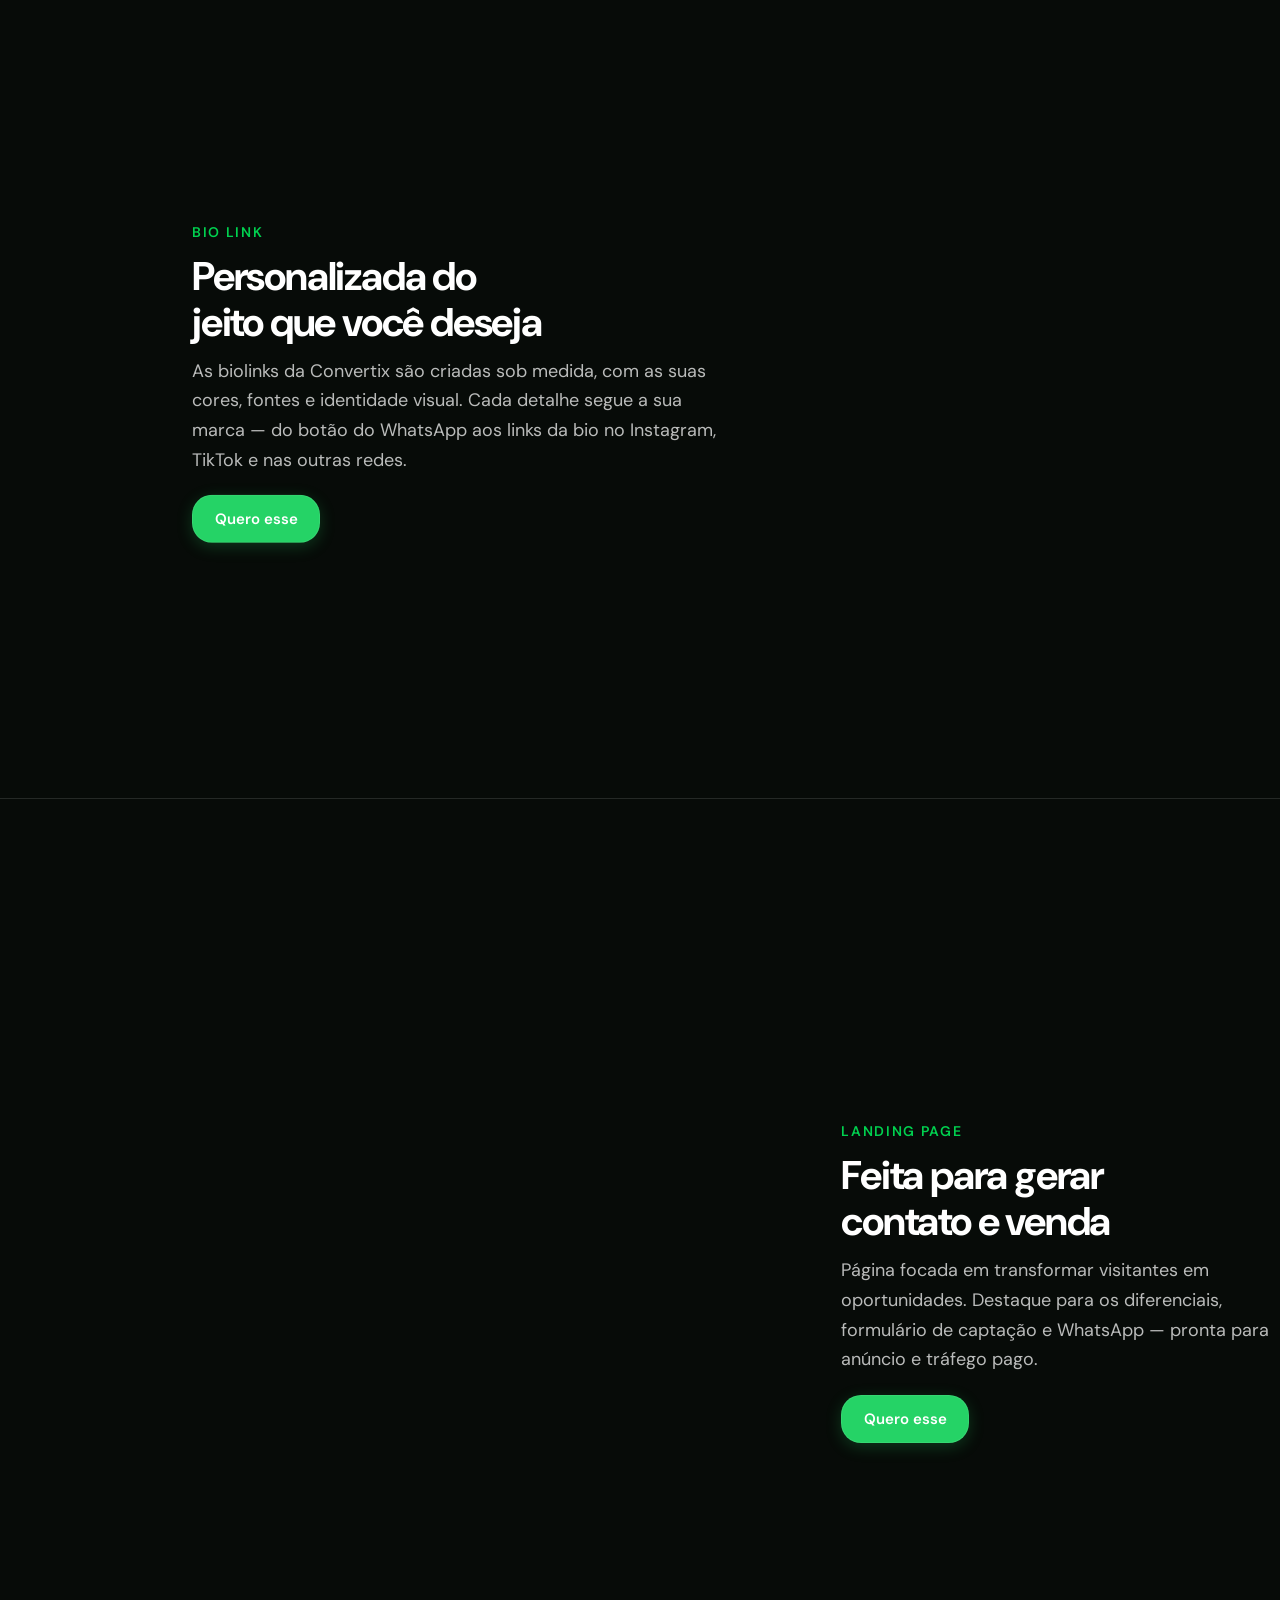
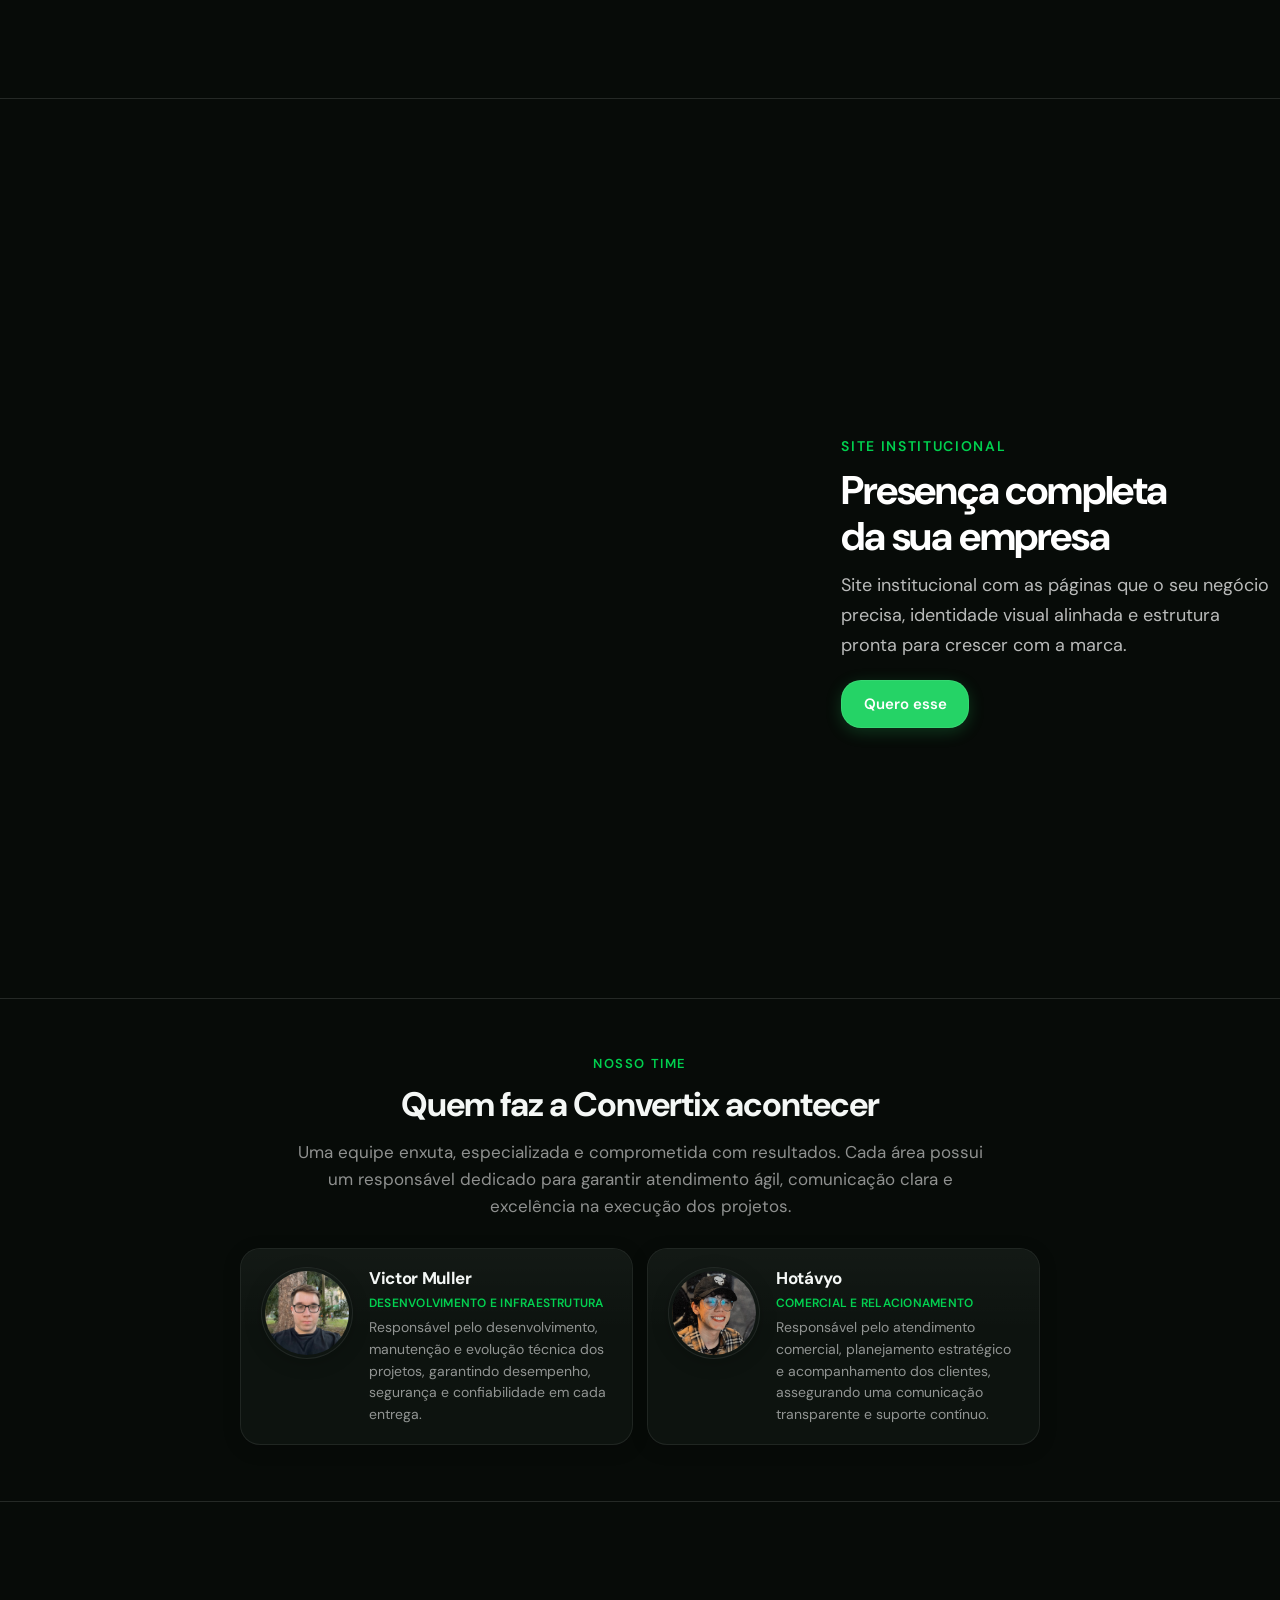
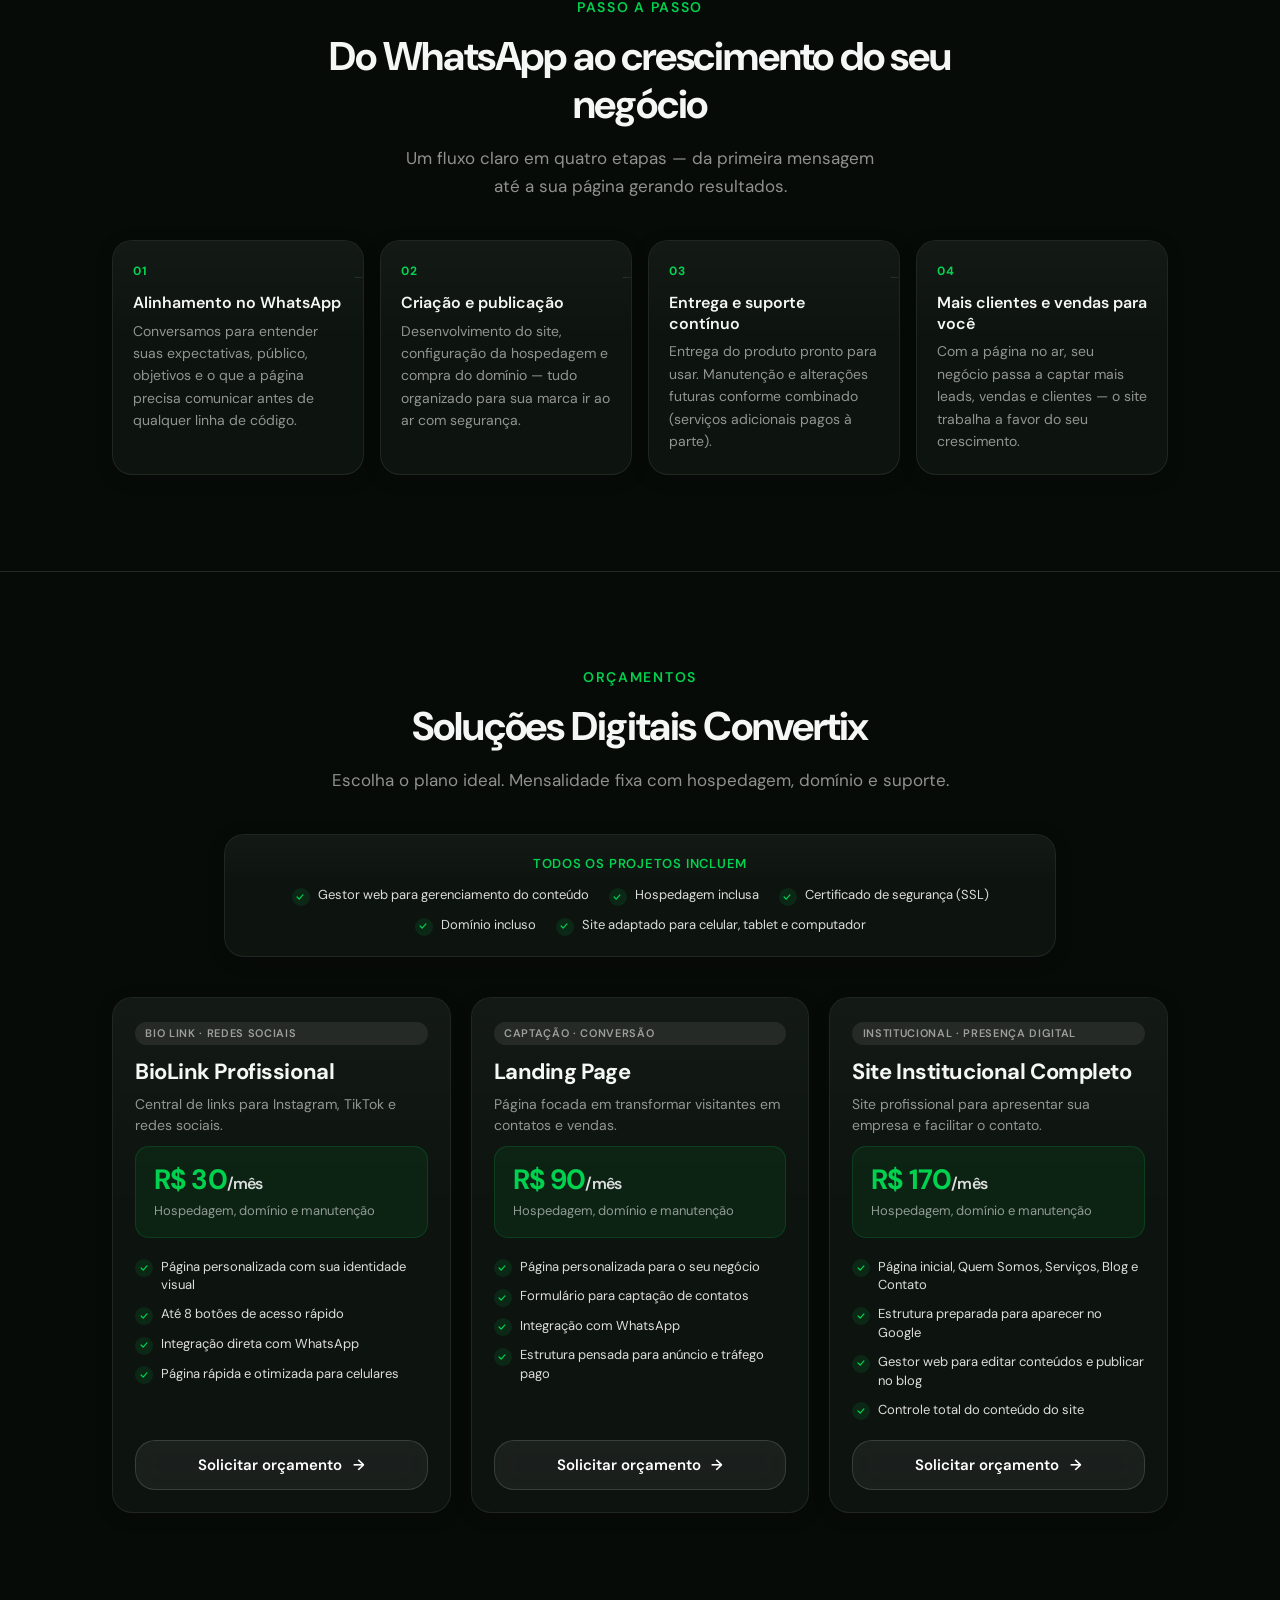
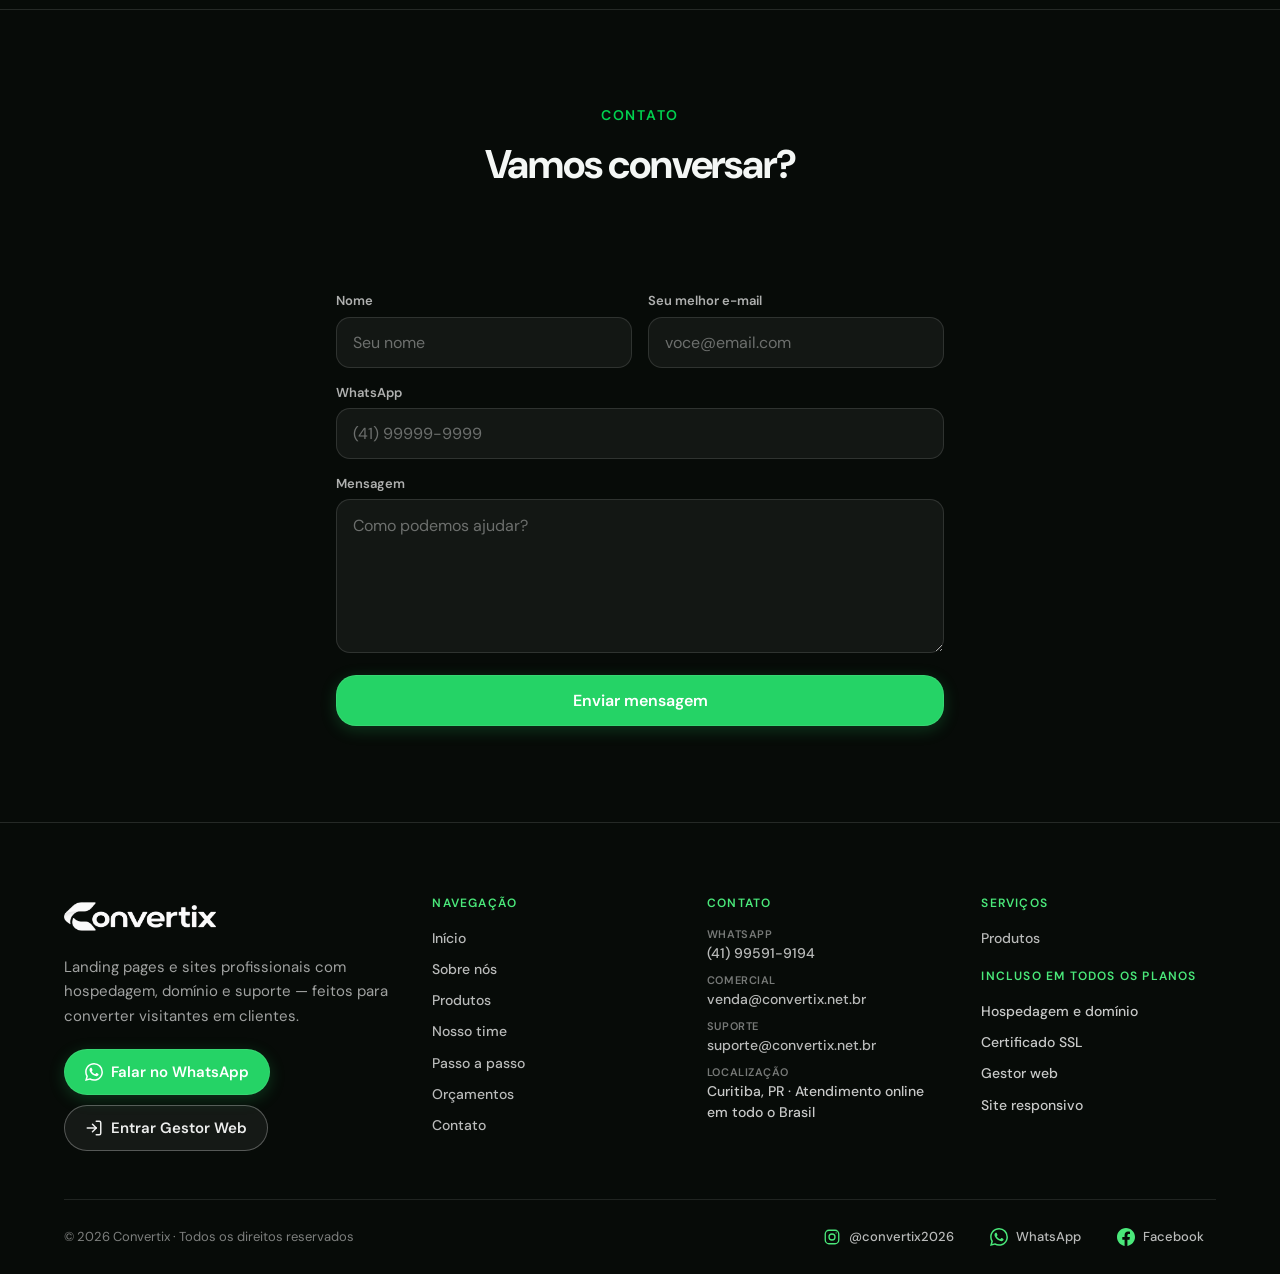
==== commit e00dcd5b: "alteracao de design" ====
--- a/index.html
+++ b/index.html
@@ -5,9 +5,9 @@
     <meta name="viewport" content="width=device-width, initial-scale=1.0">
     <meta http-equiv="refresh" content="0; url=pages/home.html">
     <title>Convertix - Sites que Convertem</title>
-    <link rel="icon" href="assets/images/logos/logo_fundo_transparente.png" type="image/png" sizes="32x32" media="(prefers-color-scheme: light)">
-    <link rel="icon" href="assets/images/logos/logo_branca_fundo_transparente.png" type="image/png" sizes="32x32" media="(prefers-color-scheme: dark)">
-    <link rel="apple-touch-icon" href="assets/images/logos/logo_fundo_transparente.png">
+    <link rel="icon" href="assets/images/logos/icon_convertix_green.png" type="image/png" sizes="32x32" media="(prefers-color-scheme: light)">
+    <link rel="icon" href="assets/images/logos/icon_convertix_white.png" type="image/png" sizes="32x32" media="(prefers-color-scheme: dark)">
+    <link rel="apple-touch-icon" href="assets/images/logos/icon_convertix_green.png">
     <script>window.location.replace("pages/home.html");</script>
 </head>
 <body>
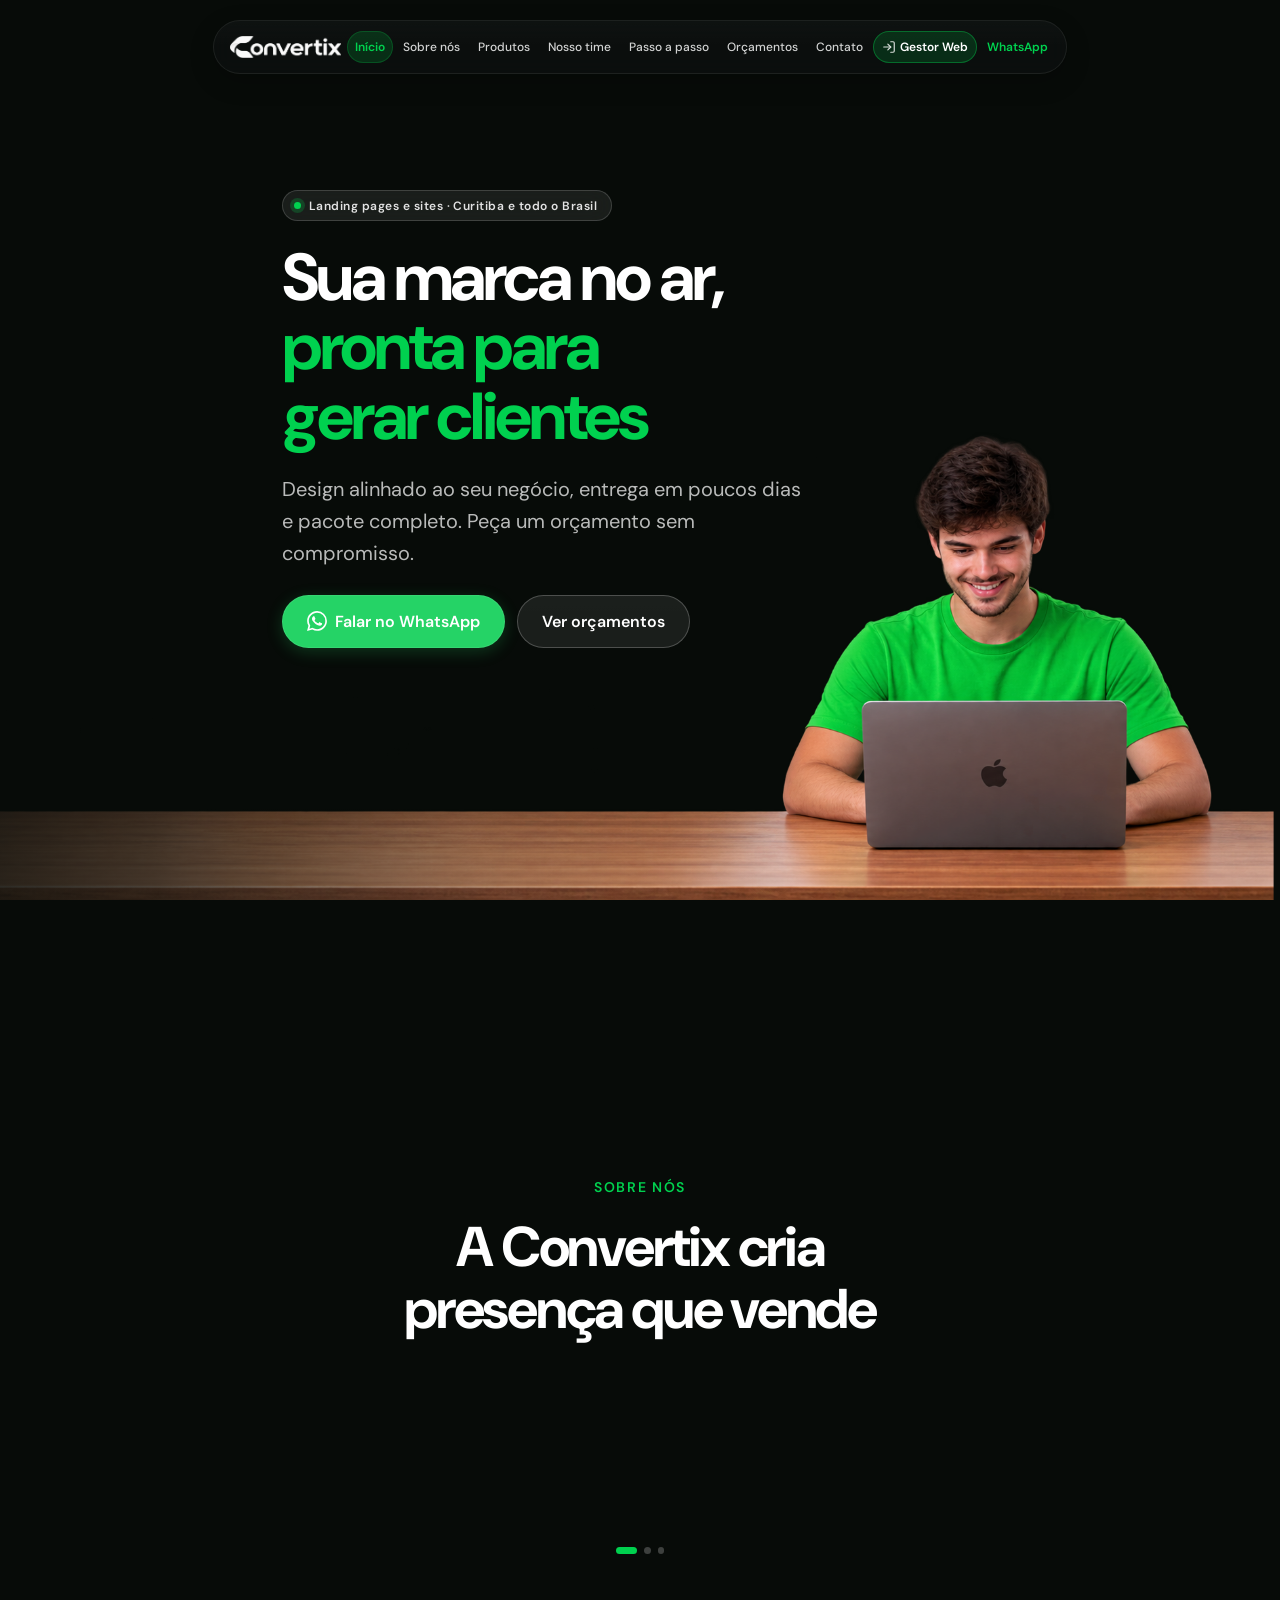
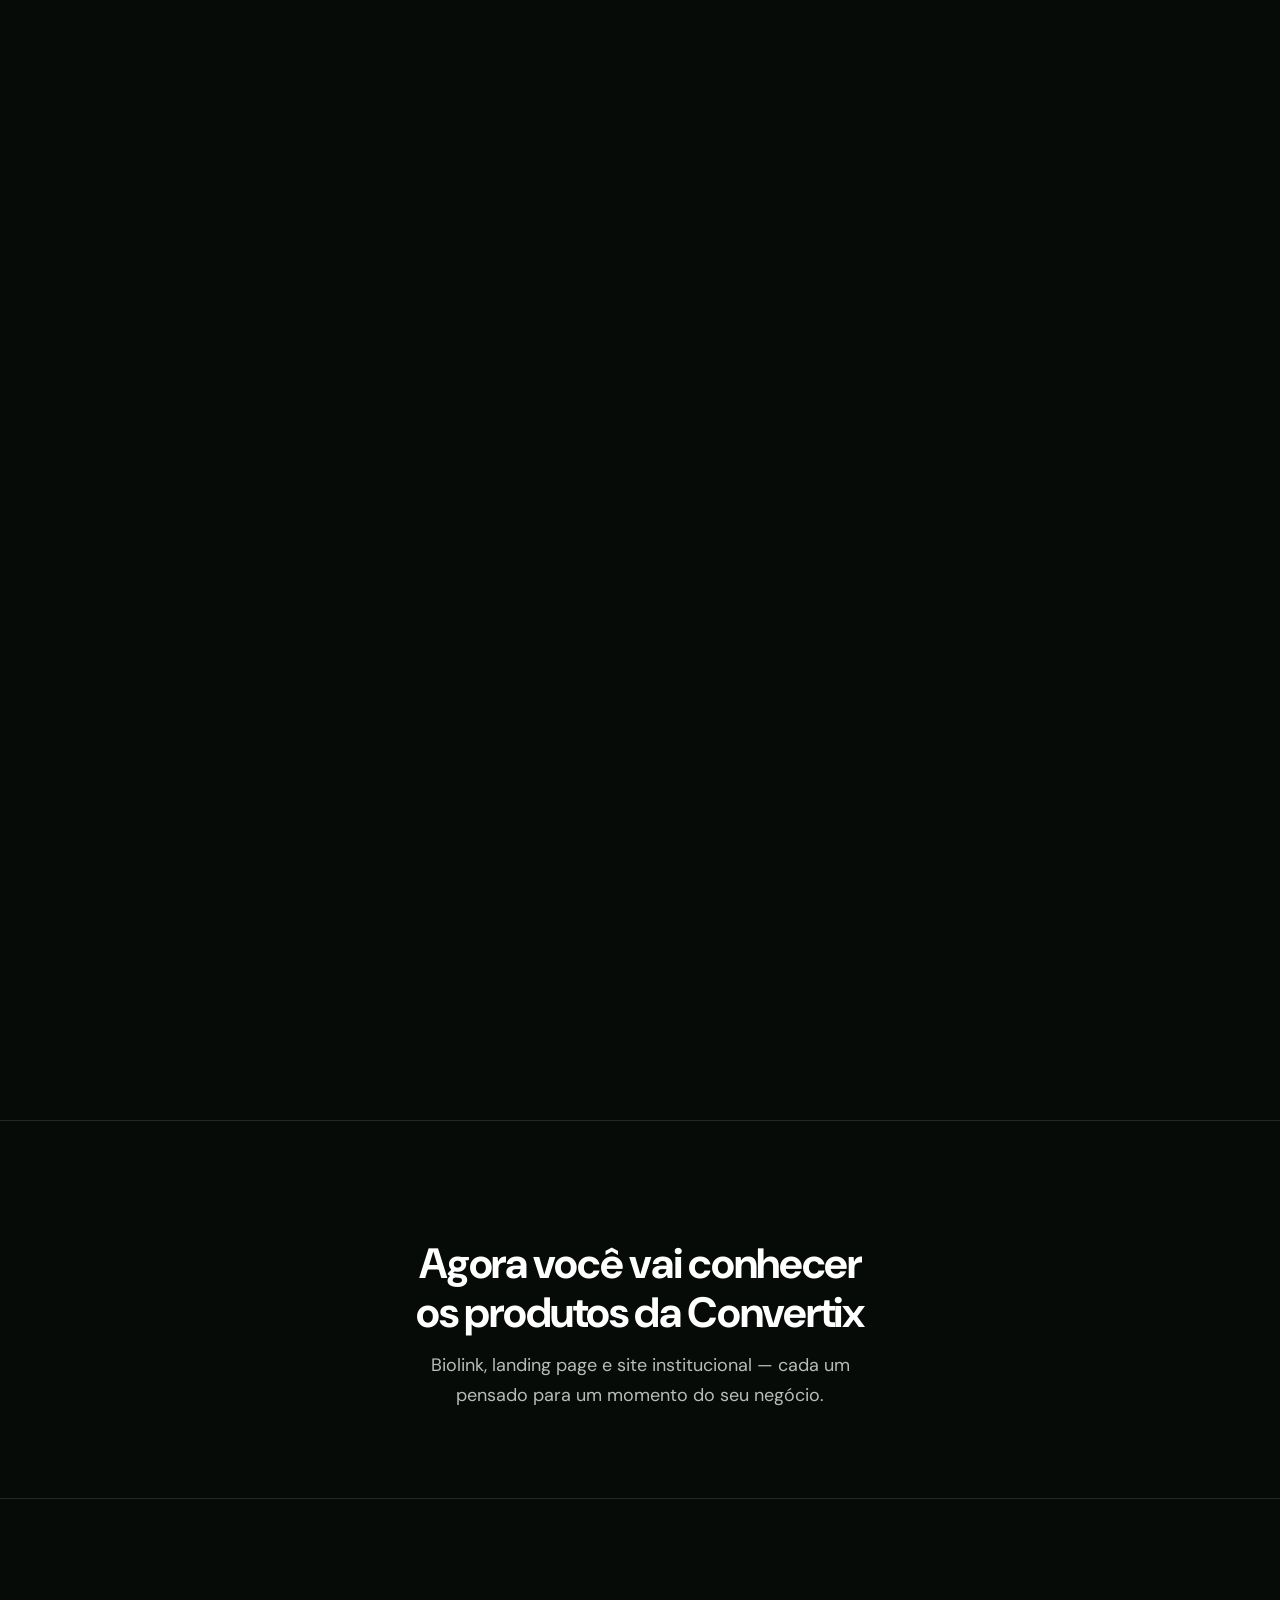
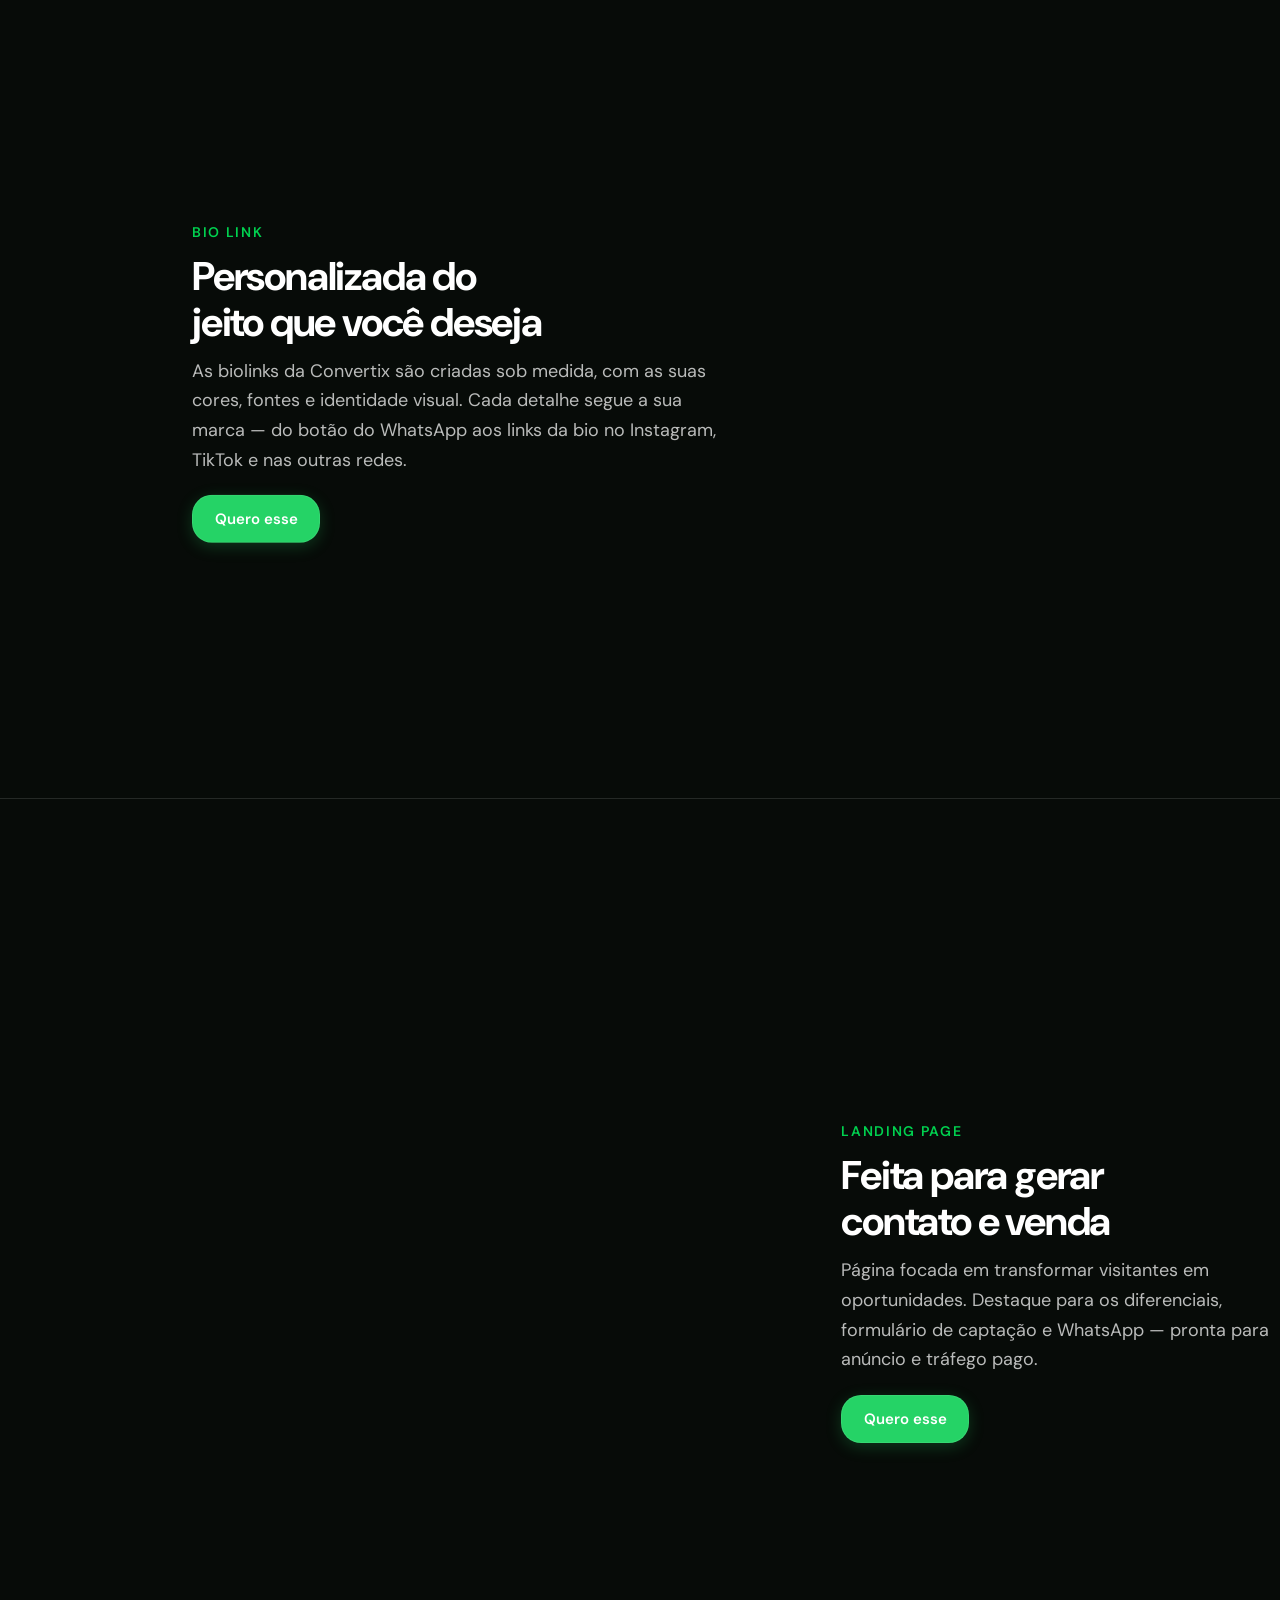
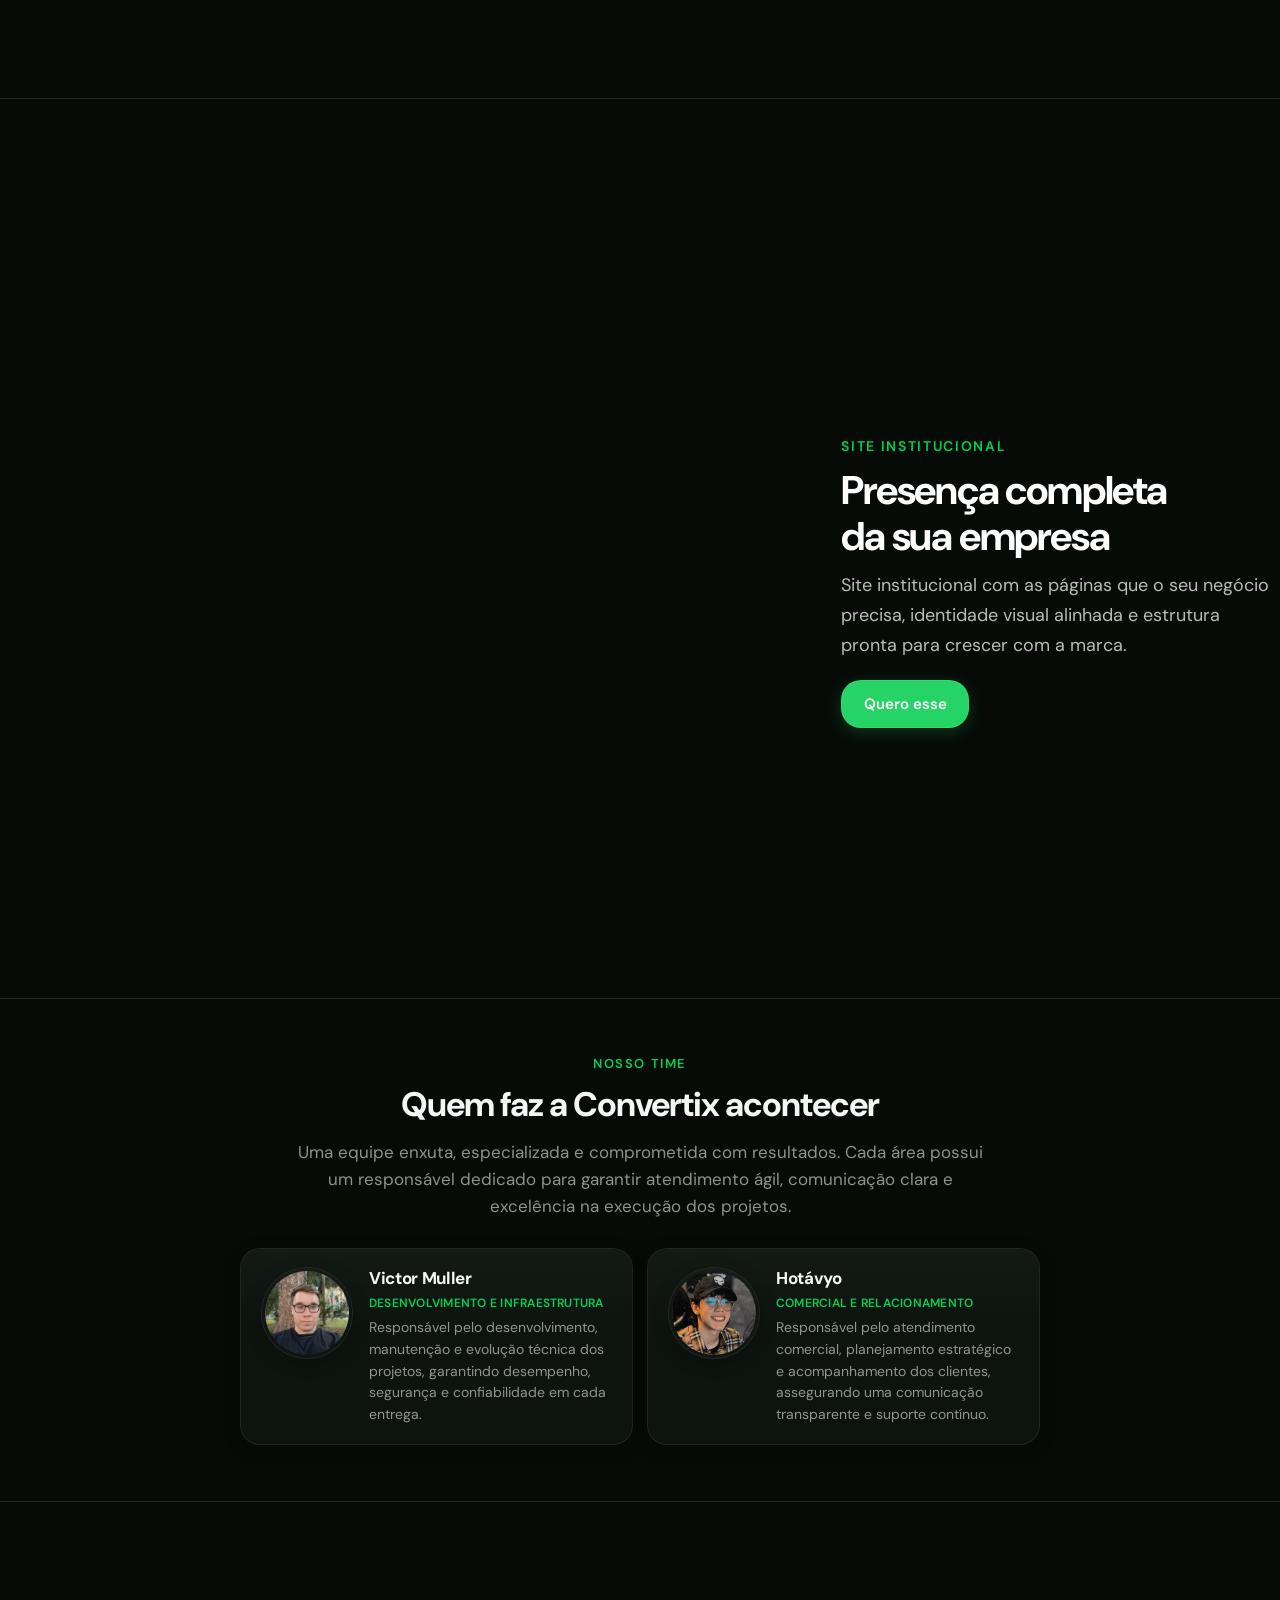
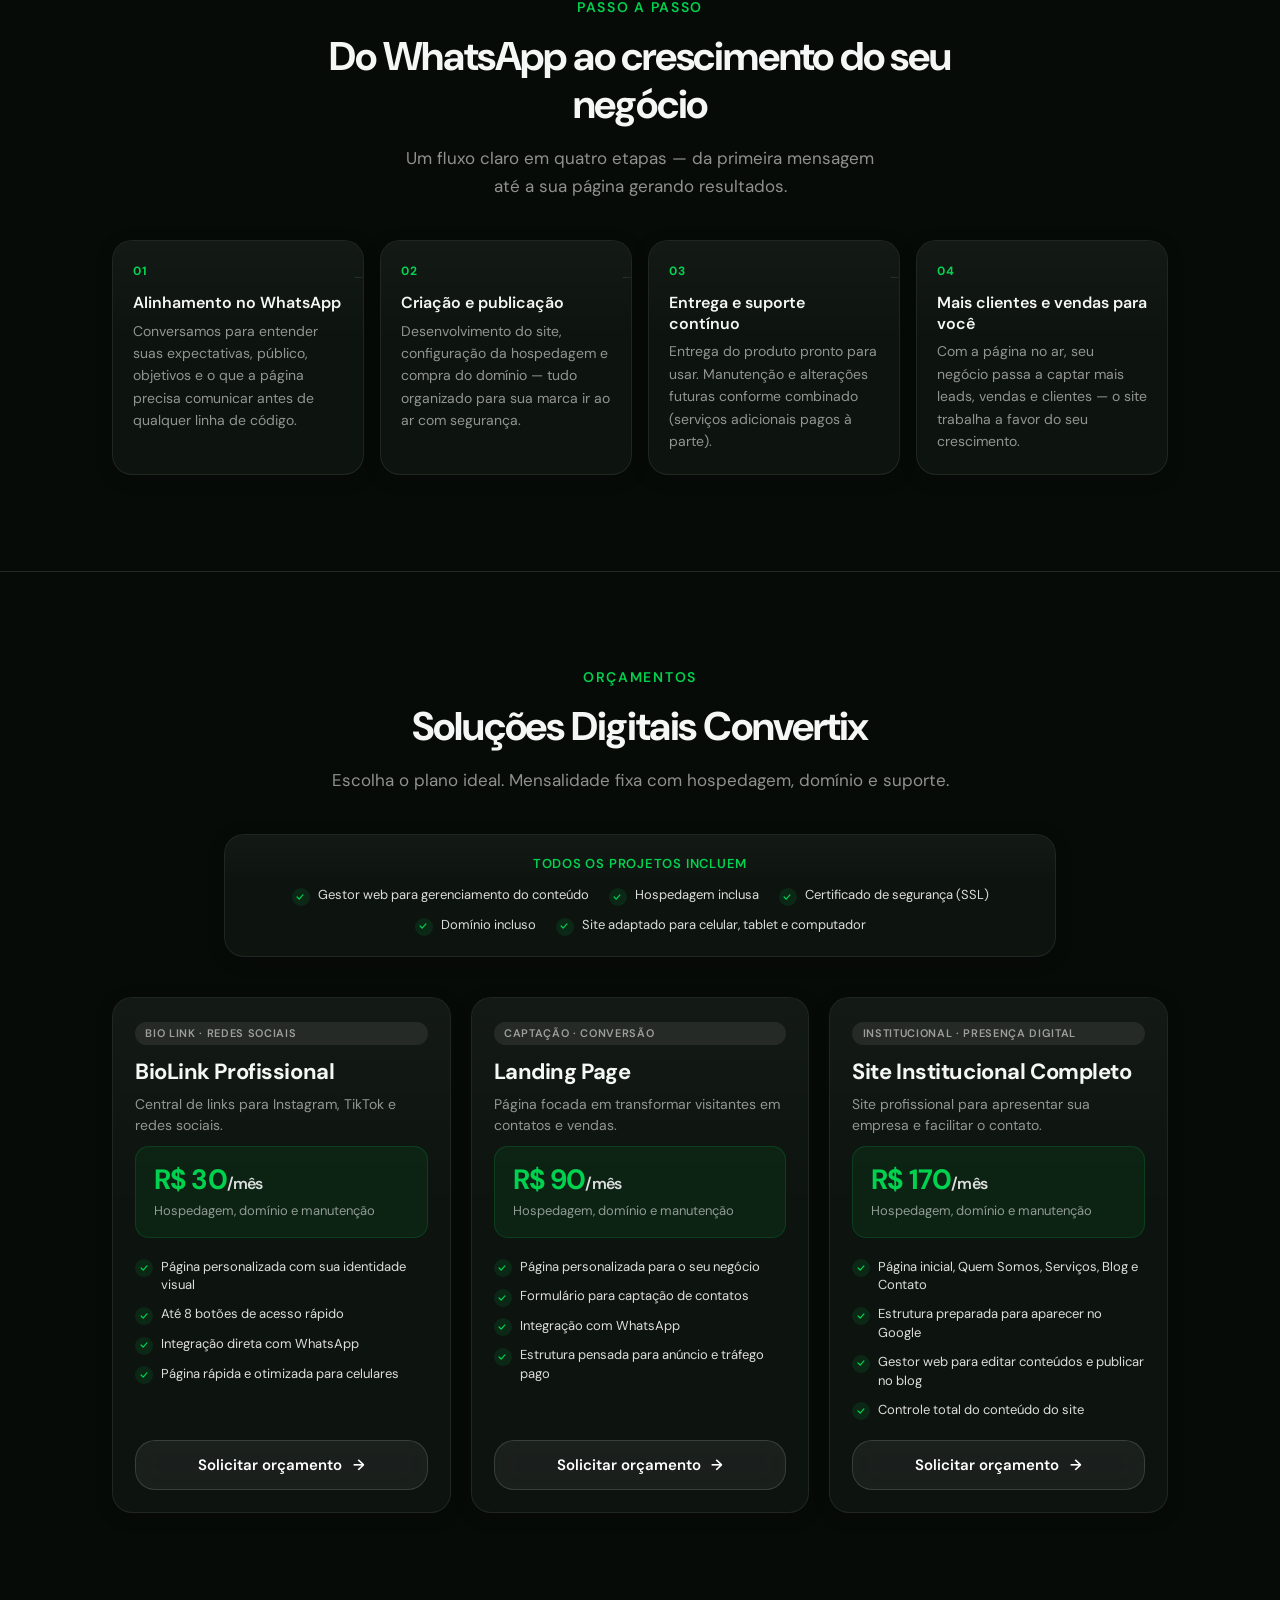
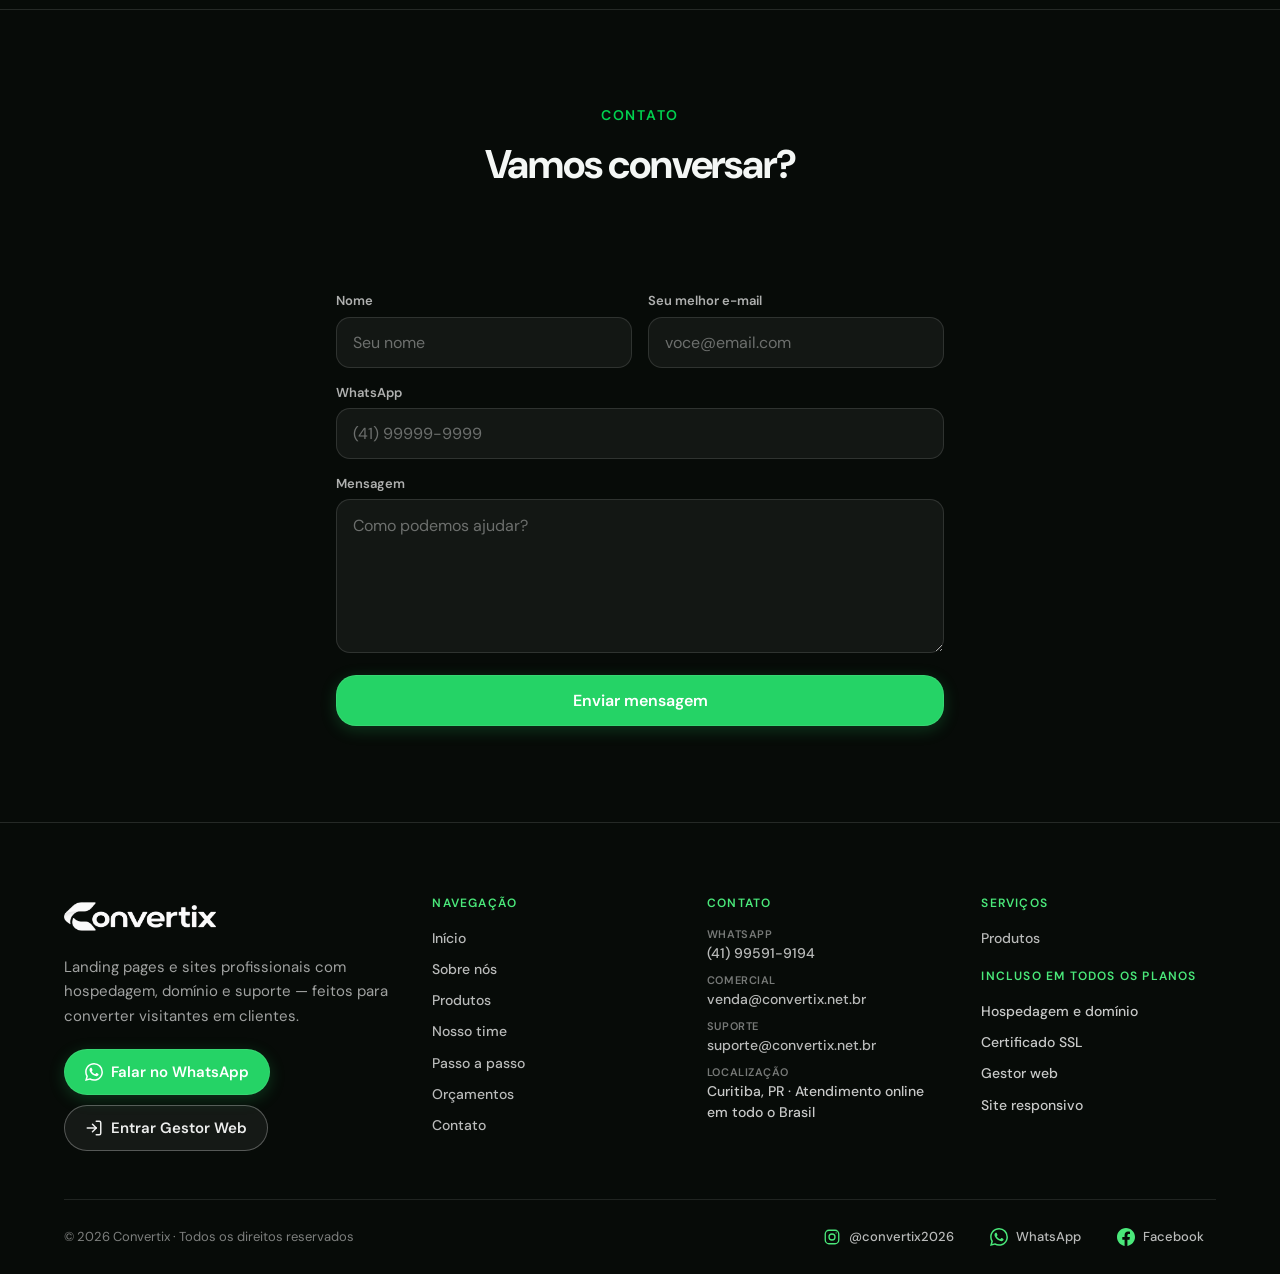
==== commit ca18a6c9: "m" ====
--- a/index.html
+++ b/index.html
@@ -1,16 +1,1165 @@
-<!DOCTYPE html>
+<!doctype html>
 <html lang="pt-BR">
-<head>
-    <meta charset="UTF-8">
-    <meta name="viewport" content="width=device-width, initial-scale=1.0">
-    <meta http-equiv="refresh" content="0; url=pages/home.html">
+  <head>
+    <meta charset="UTF-8" />
+    <meta name="viewport" content="width=device-width, initial-scale=1.0, viewport-fit=cover" />
+    <meta
+      name="description"
+      content="Convertix — landing pages e sites que convertem. Orçamentos sob medida com hospedagem e suporte."
+    />
     <title>Convertix - Sites que Convertem</title>
-    <link rel="icon" href="assets/images/logos/icon_convertix_green.png" type="image/png" sizes="32x32" media="(prefers-color-scheme: light)">
-    <link rel="icon" href="assets/images/logos/icon_convertix_white.png" type="image/png" sizes="32x32" media="(prefers-color-scheme: dark)">
-    <link rel="apple-touch-icon" href="assets/images/logos/icon_convertix_green.png">
-    <script>window.location.replace("pages/home.html");</script>
-</head>
-<body>
-    <p><a href="pages/home.html">Ir para o site</a></p>
-</body>
+    <link
+      rel="icon"
+      href="/assets/images/logos/icon_convertix_green.png"
+      type="image/png"
+      sizes="32x32"
+      media="(prefers-color-scheme: light)"
+    />
+    <link
+      rel="icon"
+      href="/assets/images/logos/icon_convertix_white.png"
+      type="image/png"
+      sizes="32x32"
+      media="(prefers-color-scheme: dark)"
+    />
+    <link rel="apple-touch-icon" href="/assets/images/logos/icon_convertix_green.png" />
+    <link rel="preconnect" href="https://fonts.googleapis.com" />
+    <link rel="preconnect" href="https://fonts.gstatic.com" crossorigin />
+    <link
+      href="https://fonts.googleapis.com/css2?family=DM+Sans:ital,opsz,wght@0,9..40,400;0,9..40,500;0,9..40,600;0,9..40,700&display=swap"
+      rel="stylesheet"
+    />
+    <link rel="stylesheet" href="/css/home/home.css" />
+    <link rel="stylesheet" href="/css/scroll-story/scroll-story.css" />
+    <link rel="stylesheet" href="/css/video/video.css" />
+    <link rel="stylesheet" href="/css/sobre/sobre.css" />
+    <link rel="stylesheet" href="/css/processo/processo.css" />
+    <link rel="stylesheet" href="/css/planos/planos.css" />
+    <link rel="stylesheet" href="/css/contato/contato.css" />
+    <link rel="stylesheet" href="/css/footer/footer.css" />
+    <link rel="stylesheet" href="/css/time/time.css" />
+  </head>
+  <body>
+    <header class="nav-float">
+      <div class="nav-float__cluster">
+        <div class="nav-float__dock nav-float__dock--desktop">
+          <a
+            href="#"
+            class="whatsapp-float btn btn--whatsapp js-whatsapp"
+            id="btn-whatsapp-float"
+            aria-label="Chamar no WhatsApp"
+          >
+            <svg
+              class="btn__icon whatsapp-float__icon"
+              width="22"
+              height="22"
+              viewBox="0 0 24 24"
+              fill="currentColor"
+              aria-hidden="true"
+            >
+              <path
+                d="M17.472 14.382c-.297-.149-1.758-.867-2.03-.967-.273-.099-.471-.148-.67.15-.197.297-.767.966-.94 1.164-.173.199-.347.223-.644.075-.297-.15-1.255-.463-2.39-1.475-.883-.788-1.48-1.761-1.653-2.059-.173-.297-.018-.458.13-.606.134-.133.298-.347.446-.52.149-.174.198-.298.298-.497.099-.198.05-.371-.025-.52-.075-.149-.669-1.612-.916-2.207-.242-.579-.487-.5-.669-.51-.173-.008-.371-.01-.57-.01-.198 0-.52.074-.792.372-.272.297-1.04 1.016-1.04 2.479 0 1.462 1.065 2.875 1.213 3.074.149.198 2.096 3.2 5.077 4.487.709.306 1.262.489 1.694.625.712.227 1.36.195 1.871.118.571-.085 1.758-.719 2.006-1.413.248-.694.248-1.289.173-1.413-.074-.124-.272-.198-.57-.347m-5.421 7.403h-.004a9.87 9.87 0 01-5.031-1.378l-.361-.214-3.741.982.998-3.648-.235-.374a9.86 9.86 0 01-1.51-5.26c.001-5.45 4.436-9.884 9.888-9.884 2.64 0 5.122 1.03 6.988 2.898a9.825 9.825 0 012.893 6.994c-.003 5.45-4.435 9.884-9.885 9.884m8.413-18.297A11.815 11.815 0 0012.05 0C5.495 0 .16 5.335.157 11.892c0 2.096.547 4.142 1.588 5.945L.057 24l6.305-1.654a11.882 11.882 0 005.683 1.448h.005c6.554 0 11.89-5.335 11.893-11.893a11.821 11.821 0 00-3.48-8.413z"
+              />
+            </svg>
+            <span class="whatsapp-float__text">WhatsApp</span>
+          </a>
+          <nav
+            class="nav glass fade-in"
+            aria-label="Menu principal"
+            style="--fade-delay: 0ms"
+          >
+            <a
+              href="#inicio"
+              class="nav__brand fade-in"
+              style="--fade-delay: 120ms"
+            >
+              <img
+                class="nav__logo"
+                src="/assets/images/logos/logo_convertix_white.png"
+                alt="Convertix"
+                width="120"
+                height="32"
+                decoding="async"
+              />
+            </a>
+            <div class="nav__links-track">
+              <span class="nav__indicator" aria-hidden="true"></span>
+              <ul class="nav__links">
+              <li>
+                <a
+                  href="#inicio"
+                  class="nav__link fade-in"
+                  style="--fade-delay: 220ms"
+                  >Início</a
+                >
+              </li>
+              <li>
+                <a
+                  href="#sobre"
+                  class="nav__link fade-in"
+                  style="--fade-delay: 260ms"
+                  >Sobre nós</a
+                >
+              </li>
+              <li>
+                <a
+                  href="#produtos"
+                  class="nav__link fade-in"
+                  style="--fade-delay: 280ms"
+                  >Produtos</a
+                >
+              </li>
+              <li>
+                <a
+                  href="#time"
+                  class="nav__link fade-in"
+                  style="--fade-delay: 300ms"
+                  >Nosso time</a
+                >
+              </li>
+              <li>
+                <a
+                  href="#processo"
+                  class="nav__link fade-in"
+                  style="--fade-delay: 340ms"
+                  >Passo a passo</a
+                >
+              </li>
+              <li>
+                <a
+                  href="#planos"
+                  class="nav__link fade-in"
+                  style="--fade-delay: 380ms"
+                  >Orçamentos</a
+                >
+              </li>
+              <li>
+                <a
+                  href="#contato"
+                  class="nav__link fade-in"
+                  style="--fade-delay: 460ms"
+                  >Contato</a
+                >
+              </li>
+              <li>
+                <a
+                  href="https://gestor.convertix.net.br/"
+                  class="nav__link nav__link--gestor fade-in"
+                  style="--fade-delay: 480ms"
+                  target="_blank"
+                  rel="noopener noreferrer"
+                >
+                  <svg
+                    class="nav__link-icon"
+                    width="14"
+                    height="14"
+                    viewBox="0 0 24 24"
+                    fill="none"
+                    stroke="currentColor"
+                    stroke-width="2"
+                    stroke-linecap="round"
+                    stroke-linejoin="round"
+                    aria-hidden="true"
+                  >
+                    <path d="M15 3h4a2 2 0 0 1 2 2v14a2 2 0 0 1-2 2h-4" />
+                    <polyline points="10 17 15 12 10 7" />
+                    <line x1="15" y1="12" x2="3" y2="12" />
+                  </svg>
+                  <span class="nav__link-label nav__link-label--long">Entrar Gestor Web</span>
+                  <span class="nav__link-label nav__link-label--short">Gestor Web</span>
+                </a>
+              </li>
+              <li>
+                <a
+                  href="#"
+                  class="nav__link nav__link--cta fade-in js-whatsapp"
+                  style="--fade-delay: 520ms"
+                  >WhatsApp</a
+                >
+              </li>
+            </ul>
+            </div>
+          </nav>
+        </div>
+
+        <div class="nav-mobile-bar">
+          <a
+            href="#"
+            class="nav-mobile-wa btn btn--whatsapp js-whatsapp"
+            id="btn-whatsapp-mobile"
+            aria-label="Chamar no WhatsApp"
+          >
+            <svg
+              class="btn__icon"
+              width="22"
+              height="22"
+              viewBox="0 0 24 24"
+              fill="currentColor"
+              aria-hidden="true"
+            >
+              <path
+                d="M17.472 14.382c-.297-.149-1.758-.867-2.03-.967-.273-.099-.471-.148-.67.15-.197.297-.767.966-.94 1.164-.173.199-.347.223-.644.075-.297-.15-1.255-.463-2.39-1.475-.883-.788-1.48-1.761-1.653-2.059-.173-.297-.018-.458.13-.606.134-.133.298-.347.446-.52.149-.174.198-.298.298-.497.099-.198.05-.371-.025-.52-.075-.149-.669-1.612-.916-2.207-.242-.579-.487-.5-.669-.51-.173-.008-.371-.01-.57-.01-.198 0-.52.074-.792.372-.272.297-1.04 1.016-1.04 2.479 0 1.462 1.065 2.875 1.213 3.074.149.198 2.096 3.2 5.077 4.487.709.306 1.262.489 1.694.625.712.227 1.36.195 1.871.118.571-.085 1.758-.719 2.006-1.413.248-.694.248-1.289.173-1.413-.074-.124-.272-.198-.57-.347m-5.421 7.403h-.004a9.87 9.87 0 01-5.031-1.378l-.361-.214-3.741.982.998-3.648-.235-.374a9.86 9.86 0 01-1.51-5.26c.001-5.45 4.436-9.884 9.888-9.884 2.64 0 5.122 1.03 6.988 2.898a9.825 9.825 0 012.893 6.994c-.003 5.45-4.435 9.884-9.885 9.884m8.413-18.297A11.815 11.815 0 0012.05 0C5.495 0 .16 5.335.157 11.892c0 2.096.547 4.142 1.588 5.945L.057 24l6.305-1.654a11.882 11.882 0 005.683 1.448h.005c6.554 0 11.89-5.335 11.893-11.893a11.821 11.821 0 00-3.48-8.413z"
+              />
+            </svg>
+          </a>
+          <button
+            type="button"
+            class="nav-toggle glass"
+            id="nav-toggle"
+            aria-expanded="false"
+            aria-controls="nav-drawer"
+            aria-label="Abrir menu"
+          >
+            <span class="nav-toggle__line" aria-hidden="true"></span>
+            <span class="nav-toggle__line" aria-hidden="true"></span>
+            <span class="nav-toggle__line" aria-hidden="true"></span>
+          </button>
+        </div>
+      </div>
+
+      <div class="nav-backdrop" id="nav-backdrop" aria-hidden="true"></div>
+
+      <nav
+        class="nav-drawer glass"
+        id="nav-drawer"
+        aria-label="Menu mobile"
+        aria-hidden="true"
+      >
+        <div class="nav-drawer__head">
+          <a href="#inicio" class="nav-drawer__brand">
+            <img
+              class="nav-drawer__logo"
+              src="/assets/images/logos/logo_convertix_white.png"
+              alt="Convertix"
+              width="110"
+              height="28"
+              decoding="async"
+            />
+          </a>
+          <button
+            type="button"
+            class="nav-drawer__close"
+            id="nav-close"
+            aria-label="Fechar menu"
+          >
+            <span aria-hidden="true">×</span>
+          </button>
+        </div>
+        <ul class="nav-drawer__links">
+          <li><a href="#inicio" class="nav-drawer__link">Início</a></li>
+          <li><a href="#sobre" class="nav-drawer__link">Sobre nós</a></li>
+          <li><a href="#produtos" class="nav-drawer__link">Produtos</a></li>
+          <li><a href="#time" class="nav-drawer__link">Nosso time</a></li>
+          <li><a href="#processo" class="nav-drawer__link">Passo a passo</a></li>
+          <li><a href="#planos" class="nav-drawer__link">Orçamentos</a></li>
+          <li><a href="#contato" class="nav-drawer__link">Contato</a></li>
+        </ul>
+        <div class="nav-drawer__cta">
+          <a
+            href="https://gestor.convertix.net.br/"
+            class="nav-drawer__gestor"
+            target="_blank"
+            rel="noopener noreferrer"
+          >
+            <span class="nav-drawer__gestor-icon" aria-hidden="true">
+              <svg
+                width="20"
+                height="20"
+                viewBox="0 0 24 24"
+                fill="none"
+                stroke="currentColor"
+                stroke-width="1.75"
+                stroke-linecap="round"
+                stroke-linejoin="round"
+              >
+                <rect x="3" y="3" width="7" height="7" rx="1.5" />
+                <rect x="14" y="3" width="7" height="7" rx="1.5" />
+                <rect x="3" y="14" width="7" height="7" rx="1.5" />
+                <rect x="14" y="14" width="7" height="7" rx="1.5" />
+              </svg>
+            </span>
+            <span class="nav-drawer__gestor-text">
+              <span class="nav-drawer__gestor-title">Entrar Gestor Web</span>
+              <span class="nav-drawer__gestor-desc">Gestor web para gerenciar seus projetos</span>
+            </span>
+            <span class="nav-drawer__gestor-arrow" aria-hidden="true">→</span>
+          </a>
+        </div>
+      </nav>
+    </header>
+
+    <main class="hero" id="inicio">
+      <div class="page-bg" aria-hidden="true">
+        <div class="page-bg__grid"></div>
+
+        <span class="page-bg__num page-bg__num--1">+248%</span>
+        <span class="page-bg__num page-bg__num--2">12,4k</span>
+        <span class="page-bg__num page-bg__num--3">↑ 94%</span>
+        <span class="page-bg__num page-bg__num--4">3,2×</span>
+        <span class="page-bg__num page-bg__num--5">+1.8M</span>
+
+        <figure class="page-bg__chart page-bg__chart--bars">
+          <svg
+            viewBox="0 0 120 72"
+            fill="none"
+            xmlns="http://www.w3.org/2000/svg"
+          >
+            <rect
+              class="page-bg__bar"
+              x="10"
+              y="48"
+              width="6"
+              height="24"
+              rx="1.5"
+              fill="currentColor"
+            />
+            <rect
+              class="page-bg__bar"
+              x="26"
+              y="40"
+              width="6"
+              height="32"
+              rx="1.5"
+              fill="currentColor"
+            />
+            <rect
+              class="page-bg__bar"
+              x="42"
+              y="32"
+              width="6"
+              height="40"
+              rx="1.5"
+              fill="currentColor"
+            />
+            <rect
+              class="page-bg__bar"
+              x="58"
+              y="24"
+              width="6"
+              height="48"
+              rx="1.5"
+              fill="currentColor"
+            />
+            <rect
+              class="page-bg__bar"
+              x="74"
+              y="16"
+              width="6"
+              height="56"
+              rx="1.5"
+              fill="currentColor"
+            />
+            <rect
+              class="page-bg__bar"
+              x="90"
+              y="10"
+              width="6"
+              height="62"
+              rx="1.5"
+              fill="currentColor"
+            />
+          </svg>
+        </figure>
+
+        <figure class="page-bg__chart page-bg__chart--line">
+          <svg
+            viewBox="0 0 160 80"
+            fill="none"
+            xmlns="http://www.w3.org/2000/svg"
+          >
+            <path
+              class="page-bg__area"
+              d="M0 62 L24 58 L48 48 L72 40 L96 28 L120 18 L144 8 L160 2 V80 H0 Z"
+              fill="currentColor"
+            />
+            <polyline
+              class="page-bg__line"
+              points="0,62 24,58 48,48 72,40 96,28 120,18 144,8 160,2"
+              stroke="currentColor"
+              stroke-width="1.25"
+              stroke-linecap="round"
+              stroke-linejoin="round"
+              fill="none"
+            />
+          </svg>
+        </figure>
+      </div>
+
+      <div class="hero__media">
+        <picture>
+          <source
+            media="(max-width: 768px)"
+            srcset="/assets/images/homem_celular.png"
+            width="1086"
+            height="1448"
+          />
+          <img
+            class="hero__photo"
+            src="/assets/images/homem.png"
+            alt="Homem sorrindo trabalhando no notebook"
+            width="1024"
+            height="341"
+            fetchpriority="high"
+            decoding="async"
+          />
+        </picture>
+        <div class="hero__media-shade" aria-hidden="true"></div>
+      </div>
+
+      <div class="hero__content">
+        <p class="hero__badge fade-in" style="--fade-delay: 200ms">
+          <span class="hero__badge-dot" aria-hidden="true"></span>
+          Landing pages e sites · Curitiba e todo o Brasil
+        </p>
+        <h1 class="hero__title fade-in" style="--fade-delay: 320ms">
+          Sua marca no ar,
+          <span class="hero__title-accent">pronta para gerar clientes</span>
+        </h1>
+        <p class="hero__subtitle fade-in" style="--fade-delay: 440ms">
+          Design alinhado ao seu negócio, entrega em poucos dias e pacote
+          completo. Peça um orçamento sem compromisso.
+        </p>
+
+        <div class="hero__actions fade-in" style="--fade-delay: 520ms">
+          <a
+            href="#"
+            class="btn btn--whatsapp btn--whatsapp-hero js-whatsapp"
+            id="btn-whatsapp"
+          >
+            <svg
+              class="btn__icon"
+              width="20"
+              height="20"
+              viewBox="0 0 24 24"
+              fill="currentColor"
+              aria-hidden="true"
+            >
+              <path
+                d="M17.472 14.382c-.297-.149-1.758-.867-2.03-.967-.273-.099-.471-.148-.67.15-.197.297-.767.966-.94 1.164-.173.199-.347.223-.644.075-.297-.15-1.255-.463-2.39-1.475-.883-.788-1.48-1.761-1.653-2.059-.173-.297-.018-.458.13-.606.134-.133.298-.347.446-.52.149-.174.198-.298.298-.497.099-.198.05-.371-.025-.52-.075-.149-.669-1.612-.916-2.207-.242-.579-.487-.5-.669-.51-.173-.008-.371-.01-.57-.01-.198 0-.52.074-.792.372-.272.297-1.04 1.016-1.04 2.479 0 1.462 1.065 2.875 1.213 3.074.149.198 2.096 3.2 5.077 4.487.709.306 1.262.489 1.694.625.712.227 1.36.195 1.871.118.571-.085 1.758-.719 2.006-1.413.248-.694.248-1.289.173-1.413-.074-.124-.272-.198-.57-.347m-5.421 7.403h-.004a9.87 9.87 0 01-5.031-1.378l-.361-.214-3.741.982.998-3.648-.235-.374a9.86 9.86 0 01-1.51-5.26c.001-5.45 4.436-9.884 9.888-9.884 2.64 0 5.122 1.03 6.988 2.898a9.825 9.825 0 012.893 6.994c-.003 5.45-4.435 9.884-9.885 9.884m8.413-18.297A11.815 11.815 0 0012.05 0C5.495 0 .16 5.335.157 11.892c0 2.096.547 4.142 1.588 5.945L.057 24l6.305-1.654a11.882 11.882 0 005.683 1.448h.005c6.554 0 11.89-5.335 11.893-11.893a11.821 11.821 0 00-3.48-8.413z"
+              />
+            </svg>
+            Falar no WhatsApp
+          </a>
+          <a
+            href="#planos"
+            class="btn glass btn--glass btn--secondary"
+            id="btn-orcamentos"
+            >Ver orçamentos</a
+          >
+        </div>
+      </div>
+    </main>
+
+    <section class="scroll-story" id="sobre" aria-labelledby="scroll-story-titulo">
+      <div class="scroll-story__pin">
+        <div class="scroll-story__glow" aria-hidden="true"></div>
+        <p class="scroll-story__kicker">Sobre nós</p>
+        <h2 class="scroll-story__title" id="scroll-story-titulo">
+          <span class="scroll-story__title-text">
+            A Convertix cria
+            <span class="scroll-story__title-break">presença que vende</span>
+          </span>
+          <span class="scroll-story__title-shine" aria-hidden="true">
+            A Convertix cria
+            <span class="scroll-story__title-break">presença que vende</span>
+          </span>
+        </h2>
+        <div class="scroll-story__stage">
+          <p class="scroll-story__line is-active" data-story-line>
+            Somos especialistas em landing pages e sites para negócios que
+            querem mais contatos, vendas e credibilidade online — com design
+            limpo, carregamento rápido e integração com WhatsApp.
+          </p>
+          <p class="scroll-story__line" data-story-line>
+            Criamos páginas sob medida, prontas para tráfego pago, com identidade
+            alinhada à sua marca. O visitante entende o próximo passo e chega
+            até o WhatsApp sem fricção.
+          </p>
+          <p class="scroll-story__line" data-story-line>
+            Briefing rápido, proposta transparente e entrega em poucos dias.
+            Atendemos o Brasil todo, com base em Curitiba, e acompanhamos você
+            até a página ir ao ar.
+          </p>
+        </div>
+        <div class="scroll-story__dots" aria-hidden="true">
+          <span class="scroll-story__dot is-active" data-story-dot></span>
+          <span class="scroll-story__dot" data-story-dot></span>
+          <span class="scroll-story__dot" data-story-dot></span>
+        </div>
+      </div>
+    </section>
+
+    <section class="products-intro" id="produtos" aria-labelledby="products-intro-titulo">
+      <p class="products-intro__eyebrow reveal">Produtos Convertix</p>
+      <h2 class="products-intro__title reveal" id="products-intro-titulo">
+        Agora você vai conhecer os produtos da Convertix
+      </h2>
+      <p class="products-intro__desc reveal">
+        Biolink, landing page e site institucional — cada um pensado para um
+        momento do seu negócio.
+      </p>
+    </section>
+
+    <section class="video-full video-full--phone" data-scroll-video aria-labelledby="video-biolink-titulo">
+      <div class="video-full__pin">
+        <div class="video-full__stage">
+          <video
+            class="video-full__media"
+            src="/assets/videos/phone.webm"
+            data-src-desktop="/assets/videos/phone.webm"
+            data-src-mobile="/assets/videos/celular_celular.webm"
+            muted
+            playsinline
+            preload="auto"
+          ></video>
+          <header class="video-full__copy video-full__copy--side">
+            <p class="video-full__eyebrow">Bio link</p>
+            <h2 class="video-full__title" id="video-biolink-titulo">
+              Personalizada do jeito que você deseja
+            </h2>
+            <p class="video-full__desc">
+              As biolinks da Convertix são criadas sob medida, com as suas cores,
+              fontes e identidade visual. Cada detalhe segue a sua marca — do
+              botão do WhatsApp aos links da bio no Instagram, TikTok e nas
+              outras redes.
+            </p>
+            <a
+              href="#"
+              class="btn btn--whatsapp video-full__cta js-whatsapp"
+              data-whatsapp-message="Olá! Quero o BioLink Profissional."
+            >
+              Quero esse
+            </a>
+          </header>
+        </div>
+      </div>
+    </section>
+
+    <section class="video-full video-full--notebook" data-scroll-video aria-labelledby="video-landing-titulo">
+      <div class="video-full__pin">
+        <div class="video-full__stage">
+          <video
+            class="video-full__media"
+            src="/assets/videos/notebook.webm"
+            muted
+            playsinline
+            preload="auto"
+          ></video>
+          <header class="video-full__copy video-full__copy--side">
+            <p class="video-full__eyebrow">Landing page</p>
+            <h2 class="video-full__title" id="video-landing-titulo">
+              Feita para gerar contato e venda
+            </h2>
+            <p class="video-full__desc">
+              Página focada em transformar visitantes em oportunidades. Destaque
+              para os diferenciais, formulário de captação e WhatsApp — pronta
+              para anúncio e tráfego pago.
+            </p>
+            <a
+              href="#"
+              class="btn btn--whatsapp video-full__cta js-whatsapp"
+              data-whatsapp-message="Olá! Quero a Landing Page."
+            >
+              Quero esse
+            </a>
+          </header>
+        </div>
+      </div>
+    </section>
+
+    <section class="video-full video-full--site" data-scroll-video aria-labelledby="video-institucional-titulo">
+      <div class="video-full__pin">
+        <div class="video-full__stage">
+          <video
+            class="video-full__media"
+            src="/assets/videos/notebook_2.webm"
+            muted
+            playsinline
+            preload="auto"
+          ></video>
+          <header class="video-full__copy video-full__copy--side">
+            <p class="video-full__eyebrow">Site institucional</p>
+            <h2 class="video-full__title" id="video-institucional-titulo">
+              Presença completa da sua empresa
+            </h2>
+            <p class="video-full__desc">
+              Site institucional com as páginas que o seu negócio precisa,
+              identidade visual alinhada e estrutura pronta para crescer com a
+              marca.
+            </p>
+            <a
+              href="#"
+              class="btn btn--whatsapp video-full__cta js-whatsapp"
+              data-whatsapp-message="Olá! Quero o Site Institucional Completo."
+            >
+              Quero esse
+            </a>
+          </header>
+        </div>
+      </div>
+    </section>
+
+    <section class="time" id="time" aria-labelledby="time-titulo">
+      <div class="time__inner">
+        <header class="time__header">
+          <p class="time__eyebrow reveal">Nosso time</p>
+          <h2 class="time__title reveal" id="time-titulo">
+            Quem faz a Convertix acontecer
+          </h2>
+          <p class="time__lead reveal">
+            Uma equipe enxuta, especializada e comprometida com resultados. Cada
+            área possui um responsável dedicado para garantir atendimento ágil,
+            comunicação clara e excelência na execução dos projetos.
+          </p>
+        </header>
+
+        <div class="time__grid">
+          <article class="time__member glass reveal">
+            <figure class="time__foto glass">
+              <img
+                class="time__foto-img"
+                src="/assets/images/time/eu.png"
+                alt="Foto de Victor Muller"
+                width="92"
+                height="92"
+                loading="lazy"
+                decoding="async"
+              />
+            </figure>
+            <div class="time__body">
+              <h3 class="time__nome">Victor Muller</h3>
+              <p class="time__cargo">Desenvolvimento e Infraestrutura</p>
+              <p class="time__desc">
+                Responsável pelo desenvolvimento, manutenção e evolução técnica
+                dos projetos, garantindo desempenho, segurança e confiabilidade
+                em cada entrega.
+              </p>
+            </div>
+          </article>
+
+          <article class="time__member glass reveal">
+            <figure class="time__foto glass">
+              <img
+                class="time__foto-img"
+                src="/assets/images/time/hotavyo.png"
+                alt="Foto de Hotávyo"
+                width="92"
+                height="92"
+                loading="lazy"
+                decoding="async"
+              />
+            </figure>
+            <div class="time__body">
+              <h3 class="time__nome">Hotávyo</h3>
+              <p class="time__cargo">Comercial e Relacionamento</p>
+              <p class="time__desc">
+                Responsável pelo atendimento comercial, planejamento estratégico
+                e acompanhamento dos clientes, assegurando uma comunicação
+                transparente e suporte contínuo.
+              </p>
+            </div>
+          </article>
+        </div>
+      </div>
+    </section>
+
+    <section class="processo" id="processo" aria-labelledby="processo-titulo">
+      <div class="processo__inner">
+        <header class="processo__header">
+          <p class="processo__eyebrow reveal">Passo a passo</p>
+          <h2 class="processo__title reveal" id="processo-titulo">
+            Do WhatsApp ao crescimento do seu negócio
+          </h2>
+          <p class="processo__lead reveal">
+            Um fluxo claro em quatro etapas — da primeira mensagem até a sua
+            página gerando resultados.
+          </p>
+        </header>
+
+        <ol class="processo__steps">
+          <li class="processo__step glass reveal">
+            <span class="processo__num" aria-hidden="true">01</span>
+            <div class="processo__step-body">
+              <h3 class="processo__step-title">Alinhamento no WhatsApp</h3>
+              <p class="processo__step-text">
+                Conversamos para entender suas expectativas, público, objetivos
+                e o que a página precisa comunicar antes de qualquer linha de
+                código.
+              </p>
+            </div>
+          </li>
+          <li class="processo__step glass reveal">
+            <span class="processo__num" aria-hidden="true">02</span>
+            <div class="processo__step-body">
+              <h3 class="processo__step-title">Criação e publicação</h3>
+              <p class="processo__step-text">
+                Desenvolvimento do site, configuração da hospedagem e compra do
+                domínio — tudo organizado para sua marca ir ao ar com segurança.
+              </p>
+            </div>
+          </li>
+          <li class="processo__step glass reveal">
+            <span class="processo__num" aria-hidden="true">03</span>
+            <div class="processo__step-body">
+              <h3 class="processo__step-title">Entrega e suporte contínuo</h3>
+              <p class="processo__step-text">
+                Entrega do produto pronto para usar. Manutenção e alterações
+                futuras conforme combinado (serviços adicionais pagos à parte).
+              </p>
+            </div>
+          </li>
+          <li class="processo__step glass reveal">
+            <span class="processo__num" aria-hidden="true">04</span>
+            <div class="processo__step-body">
+              <h3 class="processo__step-title">
+                Mais clientes e vendas para você
+              </h3>
+              <p class="processo__step-text">
+                Com a página no ar, seu negócio passa a captar mais leads,
+                vendas e clientes — o site trabalha a favor do seu crescimento.
+              </p>
+            </div>
+          </li>
+        </ol>
+      </div>
+    </section>
+
+    <section class="planos" id="planos" aria-labelledby="planos-titulo">
+      <div class="planos__inner">
+        <header class="planos__header">
+          <p class="planos__eyebrow reveal">Orçamentos</p>
+          <h2 class="planos__title reveal" id="planos-titulo">
+            Soluções Digitais Convertix
+          </h2>
+          <p class="planos__lead reveal">
+            Escolha o plano ideal. Mensalidade fixa com hospedagem, domínio e
+            suporte.
+          </p>
+        </header>
+
+        <div
+          class="planos__inclusos glass reveal"
+          aria-label="Benefícios inclusos em todos os projetos"
+        >
+          <p class="planos__inclusos-titulo">Todos os projetos incluem</p>
+          <ul class="planos__inclusos-lista">
+            <li>
+              <span class="plano-card__check" aria-hidden="true"></span>Gestor web
+              para gerenciamento do conteúdo
+            </li>
+            <li>
+              <span class="plano-card__check" aria-hidden="true"></span
+              >Hospedagem inclusa
+            </li>
+            <li>
+              <span class="plano-card__check" aria-hidden="true"></span
+              >Certificado de segurança (SSL)
+            </li>
+            <li>
+              <span class="plano-card__check" aria-hidden="true"></span>Domínio
+              incluso
+            </li>
+            <li>
+              <span class="plano-card__check" aria-hidden="true"></span>Site
+              adaptado para celular, tablet e computador
+            </li>
+          </ul>
+        </div>
+
+        <div class="planos__grid">
+          <article class="plano-card glass reveal">
+            <span class="plano-card__tipo">Bio link · Redes sociais</span>
+            <h3 class="plano-card__nome">BioLink Profissional</h3>
+            <p class="plano-card__desc">
+              Central de links para Instagram, TikTok e redes sociais.
+            </p>
+            <div class="plano-card__preco">
+              <p class="plano-card__valor">
+                R$ 30<span class="plano-card__periodo">/mês</span>
+              </p>
+              <p class="plano-card__preco-label">
+                Hospedagem, domínio e manutenção
+              </p>
+            </div>
+            <ul class="plano-card__lista">
+              <li>
+                <span class="plano-card__check" aria-hidden="true"></span>Página
+                personalizada com sua identidade visual
+              </li>
+              <li>
+                <span class="plano-card__check" aria-hidden="true"></span>Até 8
+                botões de acesso rápido
+              </li>
+              <li>
+                <span class="plano-card__check" aria-hidden="true"></span
+                >Integração direta com WhatsApp
+              </li>
+              <li>
+                <span class="plano-card__check" aria-hidden="true"></span>Página
+                rápida e otimizada para celulares
+              </li>
+            </ul>
+            <a
+              href="#"
+              class="btn glass btn--glass btn--secondary plano-card__cta js-whatsapp"
+              data-whatsapp-message="Olá! Quero saber mais sobre o BioLink Profissional."
+            >
+              Solicitar orçamento<span
+                class="plano-card__cta-arrow"
+                aria-hidden="true"
+              >
+                →</span
+              >
+            </a>
+          </article>
+
+          <article class="plano-card glass reveal">
+            <span class="plano-card__tipo">Captação · Conversão</span>
+            <h3 class="plano-card__nome">Landing Page</h3>
+            <p class="plano-card__desc">
+              Página focada em transformar visitantes em contatos e vendas.
+            </p>
+            <div class="plano-card__preco">
+              <p class="plano-card__valor">
+                R$ 90<span class="plano-card__periodo">/mês</span>
+              </p>
+              <p class="plano-card__preco-label">
+                Hospedagem, domínio e manutenção
+              </p>
+            </div>
+            <ul class="plano-card__lista">
+              <li>
+                <span class="plano-card__check" aria-hidden="true"></span>Página
+                personalizada para o seu negócio
+              </li>
+              <li>
+                <span class="plano-card__check" aria-hidden="true"></span
+                >Formulário para captação de contatos
+              </li>
+              <li>
+                <span class="plano-card__check" aria-hidden="true"></span
+                >Integração com WhatsApp
+              </li>
+              <li>
+                <span class="plano-card__check" aria-hidden="true"></span
+                >Estrutura pensada para anúncio e tráfego pago
+              </li>
+            </ul>
+            <a
+              href="#"
+              class="btn glass btn--glass btn--secondary plano-card__cta js-whatsapp"
+              data-whatsapp-message="Olá! Quero saber mais sobre a Landing Page para Captação de Clientes."
+            >
+              Solicitar orçamento<span
+                class="plano-card__cta-arrow"
+                aria-hidden="true"
+              >
+                →</span
+              >
+            </a>
+          </article>
+
+          <article class="plano-card glass reveal">
+            <span class="plano-card__tipo"
+              >Institucional · Presença digital</span
+            >
+            <h3 class="plano-card__nome">Site Institucional Completo</h3>
+            <p class="plano-card__desc">
+              Site profissional para apresentar sua empresa e facilitar o
+              contato.
+            </p>
+            <div class="plano-card__preco">
+              <p class="plano-card__valor">
+                R$ 170<span class="plano-card__periodo">/mês</span>
+              </p>
+              <p class="plano-card__preco-label">
+                Hospedagem, domínio e manutenção
+              </p>
+            </div>
+            <ul class="plano-card__lista">
+              <li>
+                <span class="plano-card__check" aria-hidden="true"></span>Página
+                inicial, Quem Somos, Serviços, Blog e Contato
+              </li>
+              <li>
+                <span class="plano-card__check" aria-hidden="true"></span
+                >Estrutura preparada para aparecer no Google
+              </li>
+              <li>
+                <span class="plano-card__check" aria-hidden="true"></span>Gestor
+                web para editar conteúdos e publicar no blog
+              </li>
+              <li>
+                <span class="plano-card__check" aria-hidden="true"></span
+                >Controle total do conteúdo do site
+              </li>
+            </ul>
+            <a
+              href="#"
+              class="btn glass btn--glass btn--secondary plano-card__cta js-whatsapp"
+              data-whatsapp-message="Olá! Quero saber mais sobre o Site Institucional Completo."
+            >
+              Solicitar orçamento<span
+                class="plano-card__cta-arrow"
+                aria-hidden="true"
+              >
+                →</span
+              >
+            </a>
+          </article>
+        </div>
+      </div>
+    </section>
+
+    <section class="contato" id="contato" aria-labelledby="contato-titulo">
+      <div class="contato__inner">
+        <header class="contato__header">
+          <p class="contato__eyebrow reveal">Contato</p>
+          <h2 class="contato__title reveal" id="contato-titulo">
+            Vamos conversar?
+          </h2>
+          <p class="contato__lead reveal">
+            Preencha o formulário e conte o que você precisa. Retornamos em
+            breve.
+          </p>
+        </header>
+
+        <form class="contato__form reveal" action="#" method="post" novalidate>
+          <div class="contato__row">
+            <label class="contato__field">
+              <span class="contato__field-label">Nome</span>
+              <input
+                class="contato__input"
+                type="text"
+                name="nome"
+                autocomplete="name"
+                placeholder="Seu nome"
+              />
+            </label>
+            <label class="contato__field">
+              <span class="contato__field-label">Seu melhor e-mail</span>
+              <input
+                class="contato__input"
+                type="email"
+                name="email"
+                autocomplete="email"
+                placeholder="voce@email.com"
+              />
+            </label>
+          </div>
+          <label class="contato__field">
+            <span class="contato__field-label">WhatsApp</span>
+            <input
+              class="contato__input"
+              type="tel"
+              name="whatsapp"
+              autocomplete="tel"
+              placeholder="(41) 99999-9999"
+            />
+          </label>
+          <label class="contato__field">
+            <span class="contato__field-label">Mensagem</span>
+            <textarea
+              class="contato__input contato__input--area"
+              name="mensagem"
+              rows="5"
+              placeholder="Como podemos ajudar?"
+            ></textarea>
+          </label>
+          <button class="btn btn--whatsapp contato__submit" type="submit">
+            Enviar mensagem
+          </button>
+        </form>
+      </div>
+    </section>
+
+    <footer class="site-footer">
+      <div class="site-footer__inner">
+        <div class="site-footer__top">
+          <div class="site-footer__brand">
+            <a href="#inicio" class="site-footer__brand-link">
+              <img
+                class="site-footer__logo"
+                src="/assets/images/logos/logo_convertix_white.png"
+                alt="Convertix"
+                width="120"
+                height="32"
+                decoding="async"
+              />
+            </a>
+            <p class="site-footer__tagline">
+              Landing pages e sites profissionais com hospedagem, domínio e
+              suporte — feitos para converter visitantes em clientes.
+            </p>
+            <div class="site-footer__actions">
+              <a href="#" class="btn btn--whatsapp site-footer__cta js-whatsapp">
+                <svg
+                  class="btn__icon"
+                  width="18"
+                  height="18"
+                  viewBox="0 0 24 24"
+                  fill="currentColor"
+                  aria-hidden="true"
+                >
+                  <path
+                    d="M17.472 14.382c-.297-.149-1.758-.867-2.03-.967-.273-.099-.471-.148-.67.15-.197.297-.767.966-.94 1.164-.173.199-.347.223-.644.075-.297-.15-1.255-.463-2.39-1.475-.883-.788-1.48-1.761-1.653-2.059-.173-.297-.018-.458.13-.606.134-.133.298-.347.446-.52.149-.174.198-.298.298-.497.099-.198.05-.371-.025-.52-.075-.149-.669-1.612-.916-2.207-.242-.579-.487-.5-.669-.51-.173-.008-.371-.01-.57-.01-.198 0-.52.074-.792.372-.272.297-1.04 1.016-1.04 2.479 0 1.462 1.065 2.875 1.213 3.074.149.198 2.096 3.2 5.077 4.487.709.306 1.262.489 1.694.625.712.227 1.36.195 1.871.118.571-.085 1.758-.719 2.006-1.413.248-.694.248-1.289.173-1.413-.074-.124-.272-.198-.57-.347m-5.421 7.403h-.004a9.87 9.87 0 01-5.031-1.378l-.361-.214-3.741.982.998-3.648-.235-.374a9.86 9.86 0 01-1.51-5.26c.001-5.45 4.436-9.884 9.888-9.884 2.64 0 5.122 1.03 6.988 2.898a9.825 9.825 0 012.893 6.994c-.003 5.45-4.435 9.884-9.885 9.884m8.413-18.297A11.815 11.815 0 0012.05 0C5.495 0 .16 5.335.157 11.892c0 2.096.547 4.142 1.588 5.945L.057 24l6.305-1.654a11.882 11.882 0 005.683 1.448h.005c6.554 0 11.89-5.335 11.893-11.893a11.821 11.821 0 00-3.48-8.413z"
+                  />
+                </svg>
+                Falar no WhatsApp
+              </a>
+              <a
+                href="https://gestor.convertix.net.br/"
+                class="btn btn--gestor site-footer__cta"
+                target="_blank"
+                rel="noopener noreferrer"
+              >
+                <svg
+                  class="btn__icon"
+                  width="18"
+                  height="18"
+                  viewBox="0 0 24 24"
+                  fill="none"
+                  stroke="currentColor"
+                  stroke-width="2"
+                  stroke-linecap="round"
+                  stroke-linejoin="round"
+                  aria-hidden="true"
+                >
+                  <path d="M15 3h4a2 2 0 0 1 2 2v14a2 2 0 0 1-2 2h-4" />
+                  <polyline points="10 17 15 12 10 7" />
+                  <line x1="15" y1="12" x2="3" y2="12" />
+                </svg>
+                Entrar Gestor Web
+              </a>
+            </div>
+          </div>
+
+          <nav class="site-footer__col" aria-label="Links do site">
+            <h3 class="site-footer__heading">Navegação</h3>
+            <ul class="site-footer__list">
+              <li><a href="#inicio">Início</a></li>
+              <li><a href="#sobre">Sobre nós</a></li>
+              <li><a href="#produtos">Produtos</a></li>
+              <li><a href="#time">Nosso time</a></li>
+              <li><a href="#processo">Passo a passo</a></li>
+              <li><a href="#planos">Orçamentos</a></li>
+              <li><a href="#contato">Contato</a></li>
+            </ul>
+          </nav>
+
+          <div class="site-footer__col">
+            <h3 class="site-footer__heading">Contato</h3>
+            <ul class="site-footer__list">
+              <li class="site-footer__item">
+                <span class="site-footer__item-label">WhatsApp</span>
+                <a href="https://wa.me/554195919194" target="_blank" rel="noopener noreferrer">(41) 99591-9194</a>
+              </li>
+              <li class="site-footer__item">
+                <span class="site-footer__item-label">Comercial</span>
+                <a href="mailto:venda@convertix.net.br">venda@convertix.net.br</a>
+              </li>
+              <li class="site-footer__item">
+                <span class="site-footer__item-label">Suporte</span>
+                <a href="mailto:suporte@convertix.net.br">suporte@convertix.net.br</a>
+              </li>
+              <li class="site-footer__item">
+                <span class="site-footer__item-label">Localização</span>
+                <span class="site-footer__item-text">Curitiba, PR · Atendimento online em todo o Brasil</span>
+              </li>
+            </ul>
+          </div>
+
+          <div class="site-footer__col">
+            <h3 class="site-footer__heading">Serviços</h3>
+            <ul class="site-footer__list">
+              <li><a href="#produtos">Produtos</a></li>
+            </ul>
+            <h3 class="site-footer__heading site-footer__subheading">Incluso em todos os planos</h3>
+            <ul class="site-footer__list">
+              <li><span class="site-footer__item-text">Hospedagem e domínio</span></li>
+              <li><span class="site-footer__item-text">Certificado SSL</span></li>
+              <li><span class="site-footer__item-text">Gestor web</span></li>
+              <li><span class="site-footer__item-text">Site responsivo</span></li>
+            </ul>
+          </div>
+        </div>
+
+        <div class="site-footer__bottom">
+          <p class="site-footer__copy">
+            © <span id="ano-atual"></span> Convertix · Todos os direitos reservados
+          </p>
+          <ul class="site-footer__social">
+            <li>
+              <a
+                class="site-footer__social-link"
+                href="https://www.instagram.com/convertix2026"
+                target="_blank"
+                rel="noopener noreferrer"
+              >
+                <span class="site-footer__icon" aria-hidden="true">
+                  <svg
+                    viewBox="0 0 24 24"
+                    fill="none"
+                    stroke="currentColor"
+                    stroke-width="1.75"
+                    stroke-linecap="round"
+                    stroke-linejoin="round"
+                  >
+                    <rect x="3" y="3" width="18" height="18" rx="5" />
+                    <circle cx="12" cy="12" r="4" />
+                    <circle
+                      cx="17.5"
+                      cy="6.5"
+                      r="0.75"
+                      fill="currentColor"
+                      stroke="none"
+                    />
+                  </svg>
+                </span>
+                @convertix2026
+              </a>
+            </li>
+            <li>
+              <a
+                class="site-footer__social-link"
+                href="https://wa.me/554195919194"
+                target="_blank"
+                rel="noopener noreferrer"
+              >
+                <span class="site-footer__icon" aria-hidden="true">
+                  <svg viewBox="0 0 24 24" fill="currentColor">
+                    <path
+                      d="M17.472 14.382c-.297-.149-1.758-.867-2.03-.967-.273-.099-.471-.148-.67.15-.197.297-.767.966-.94 1.164-.173.199-.347.223-.644.075-.297-.15-1.255-.463-2.39-1.475-.883-.788-1.48-1.761-1.653-2.059-.173-.297-.018-.458.13-.606.134-.133.298-.347.446-.52.149-.174.198-.298.298-.497.099-.198.05-.371-.025-.52-.075-.149-.669-1.612-.916-2.207-.242-.579-.487-.5-.669-.51-.173-.008-.371-.01-.57-.01-.198 0-.52.074-.792.372-.272.297-1.04 1.016-1.04 2.479 0 1.462 1.065 2.875 1.213 3.074.149.198 2.096 3.2 5.077 4.487.709.306 1.262.489 1.694.625.712.227 1.36.195 1.871.118.571-.085 1.758-.719 2.006-1.413.248-.694.248-1.289.173-1.413-.074-.124-.272-.198-.57-.347m-5.421 7.403h-.004a9.87 9.87 0 01-5.031-1.378l-.361-.214-3.741.982.998-3.648-.235-.374a9.86 9.86 0 01-1.51-5.26c.001-5.45 4.436-9.884 9.888-9.884 2.64 0 5.122 1.03 6.988 2.898a9.825 9.825 0 012.893 6.994c-.003 5.45-4.435 9.884-9.885 9.884m8.413-18.297A11.815 11.815 0 0012.05 0C5.495 0 .16 5.335.157 11.892c0 2.096.547 4.142 1.588 5.945L.057 24l6.305-1.654a11.882 11.882 0 005.683 1.448h.005c6.554 0 11.89-5.335 11.893-11.893a11.821 11.821 0 00-3.48-8.413z"
+                    />
+                  </svg>
+                </span>
+                WhatsApp
+              </a>
+            </li>
+            <li>
+              <a
+                class="site-footer__social-link"
+                href="https://www.facebook.com/profile.php?id=61590537515249"
+                target="_blank"
+                rel="noopener noreferrer"
+              >
+                <span class="site-footer__icon" aria-hidden="true">
+                  <svg viewBox="0 0 24 24" fill="currentColor">
+                    <path
+                      d="M24 12.073c0-6.627-5.373-12-12-12s-12 5.373-12 12c0 5.99 4.388 10.954 10.125 11.854v-8.385H7.078v-3.47h3.047V9.43c0-3.007 1.792-4.669 4.533-4.669 1.312 0 2.686.235 2.686.235v2.953H15.83c-1.491 0-1.956.925-1.956 1.874v2.25h3.328l-.532 3.47h-2.796v8.385C19.612 23.027 24 18.062 24 12.073z"
+                    />
+                  </svg>
+                </span>
+                Facebook
+              </a>
+            </li>
+          </ul>
+        </div>
+      </div>
+    </footer>
+
+    <script src="/js/config/whatsapp.config.js"></script>
+    <script src="/js/home/home.js"></script>
+    <script src="/js/sobre/sobre.js"></script>
+  </body>
 </html>
--- a/css/home/home.css
+++ b/css/home/home.css
@@ -0,0 +1,1438 @@
+/* —— Tokens —— */
+:root {
+    --accent: #00d14f;
+    --accent-soft: rgba(0, 209, 79, 0.1);
+    --bg: #070b08;
+    --surface: #0e1511;
+    --slate-900: #f4f7f5;
+    --slate-700: rgba(255, 255, 255, 0.86);
+    --slate-600: rgba(255, 255, 255, 0.68);
+    --slate-500: rgba(255, 255, 255, 0.55);
+    --slate-200: rgba(255, 255, 255, 0.12);
+    --slate-100: rgba(255, 255, 255, 0.08);
+    --white: #ffffff;
+    --text: var(--slate-900);
+    --text-muted: var(--slate-500);
+
+    --bg-guide: rgba(255, 255, 255, 0.06);
+    --bg-num: rgba(255, 255, 255, 0.28);
+    --bg-chart: rgba(0, 209, 79, 0.38);
+    --spotlight-size: clamp(11rem, 24vw, 18rem);
+
+    --glass-bg: rgba(14, 20, 16, 0.82);
+    --glass-border: rgba(255, 255, 255, 0.08);
+    --glass-highlight: rgba(255, 255, 255, 0.04);
+    --glass-shadow: rgba(0, 0, 0, 0.2);
+
+    --font: "DM Sans", system-ui, sans-serif;
+    --radius: 1.25rem;
+    --nav-top: 1.25rem;
+    --nav-mobile-max: 1100px;
+    --transition: 0.35s cubic-bezier(0.4, 0, 0.2, 1);
+    --fade-duration: 0.75s;
+    --fade-ease: cubic-bezier(0.22, 1, 0.36, 1);
+}
+
+*,
+*::before,
+*::after {
+    box-sizing: border-box;
+    margin: 0;
+    padding: 0;
+}
+
+html {
+    scroll-behavior: smooth;
+}
+
+[id="inicio"],
+[id="sobre"],
+[id="produtos"],
+[id="time"],
+[id="processo"],
+[id="planos"],
+[id="contato"] {
+    scroll-margin-top: calc(var(--nav-top) + 5rem);
+}
+
+body {
+    position: relative;
+    min-height: 100dvh;
+    font-family: var(--font);
+    color: var(--text);
+    background: var(--bg);
+    -webkit-font-smoothing: antialiased;
+}
+
+/* —— Fundo: iluminado pelo cursor —— */
+.page-bg {
+    --mx: 50vw;
+    --my: 50vh;
+    position: absolute;
+    inset: 0;
+    z-index: 0;
+    overflow: hidden;
+    pointer-events: none;
+    -webkit-mask-image: radial-gradient(
+        circle var(--spotlight-size) at var(--mx) var(--my),
+        #000 0%,
+        rgba(0, 0, 0, 0.82) 38%,
+        transparent 76%
+    );
+    mask-image: radial-gradient(
+        circle var(--spotlight-size) at var(--mx) var(--my),
+        #000 0%,
+        rgba(0, 0, 0, 0.82) 38%,
+        transparent 76%
+    );
+    transition: opacity 0.4s ease;
+}
+
+.page-bg--static {
+    -webkit-mask-image: none;
+    mask-image: none;
+    opacity: 0.14;
+}
+
+.page-bg__grid {
+    position: absolute;
+    inset: 0;
+    background-image:
+        linear-gradient(to right, var(--bg-guide) 1px, transparent 1px),
+        linear-gradient(to bottom, var(--bg-guide) 1px, transparent 1px);
+    background-size: clamp(3.5rem, 7vw, 5rem) clamp(3.5rem, 7vw, 5rem);
+}
+
+.page-bg__num {
+    position: absolute;
+    font-size: clamp(0.6875rem, 1.2vw, 0.8125rem);
+    font-weight: 500;
+    letter-spacing: 0.02em;
+    color: var(--bg-num);
+}
+
+.page-bg__num--1 { top: 18%; left: 8%; }
+.page-bg__num--2 { top: 32%; right: 12%; }
+.page-bg__num--3 { bottom: 28%; left: 14%; }
+.page-bg__num--4 { top: 55%; right: 6%; }
+.page-bg__num--5 { bottom: 14%; right: 22%; }
+
+.page-bg__chart {
+    position: absolute;
+    margin: 0;
+    color: var(--bg-chart);
+}
+
+.page-bg__chart svg {
+    display: block;
+    width: 100%;
+    height: auto;
+}
+
+.page-bg__chart--bars {
+    bottom: 14%;
+    left: 5%;
+    width: clamp(5rem, 9vw, 6.5rem);
+}
+
+.page-bg__chart--line {
+    top: 24%;
+    right: 6%;
+    width: clamp(6rem, 11vw, 8rem);
+}
+
+.page-bg__bar {
+    opacity: 1;
+}
+
+.page-bg__area {
+    opacity: 0.5;
+}
+
+.page-bg__line {
+    opacity: 1;
+}
+
+.nav-float {
+    position: relative;
+    z-index: 100;
+}
+
+/* —— Liquid glass (compartilhado) —— */
+.glass {
+    position: relative;
+    isolation: isolate;
+    overflow: hidden;
+    background: rgba(16, 22, 18, 0.78);
+    backdrop-filter: blur(10px);
+    -webkit-backdrop-filter: blur(10px);
+    border: 1px solid var(--glass-border);
+    box-shadow: 0 4px 18px var(--glass-shadow);
+}
+
+.glass::before {
+    content: "";
+    position: absolute;
+    inset: 0;
+    border-radius: inherit;
+    background: linear-gradient(
+        180deg,
+        rgba(255, 255, 255, 0.06) 0%,
+        transparent 42%
+    );
+    opacity: 0.45;
+    pointer-events: none;
+    z-index: 0;
+}
+
+.glass::after {
+    content: none;
+}
+
+/* —— Menu fixo flutuante —— */
+.nav-float {
+    position: fixed;
+    top: var(--nav-top);
+    left: 0;
+    right: 0;
+    z-index: 100;
+    display: flex;
+    justify-content: center;
+    padding: 0 clamp(1rem, 3vw, 1.5rem);
+    pointer-events: none;
+}
+
+.nav-float__cluster {
+    display: flex;
+    align-items: center;
+    justify-content: center;
+    width: 100%;
+    max-width: 72rem;
+    pointer-events: none;
+}
+
+.nav-float__dock {
+    position: relative;
+    display: inline-flex;
+    align-items: stretch;
+    max-width: calc(100vw - 2 * clamp(1rem, 3vw, 1.5rem));
+    pointer-events: auto;
+    transition: max-width 0.85s cubic-bezier(0.25, 0.85, 0.35, 1);
+}
+
+.nav {
+    position: relative;
+    z-index: 2;
+    display: flex;
+    align-items: center;
+    justify-content: space-between;
+    gap: clamp(0.5rem, 1.2vw, 1.5rem);
+    width: auto;
+    max-width: 100%;
+    min-width: 0;
+    padding: 0.75rem 0.875rem 0.75rem 1.375rem;
+    border-radius: 999px;
+    transition:
+        transform var(--transition),
+        box-shadow var(--transition),
+        gap 0.85s cubic-bezier(0.25, 0.85, 0.35, 1),
+        padding 0.85s cubic-bezier(0.25, 0.85, 0.35, 1),
+        max-width 0.85s cubic-bezier(0.25, 0.85, 0.35, 1);
+}
+
+body.whatsapp-is-floating .nav {
+    gap: 1.15rem;
+    padding-right: 0.625rem;
+}
+
+.nav.glass {
+    background: rgba(12, 16, 14, 0.86);
+    border: 1px solid rgba(255, 255, 255, 0.08);
+    box-shadow: 0 8px 24px rgba(0, 0, 0, 0.22);
+}
+
+.nav.glass::before {
+    opacity: 0.35;
+    background: linear-gradient(
+        180deg,
+        rgba(255, 255, 255, 0.05) 0%,
+        transparent 50%
+    );
+}
+
+.nav:hover {
+    transform: translateY(-1px);
+    box-shadow: 0 10px 28px rgba(0, 0, 0, 0.26);
+}
+
+.nav__brand {
+    position: relative;
+    z-index: 2;
+    display: inline-flex;
+    align-items: center;
+    flex-shrink: 0;
+    text-decoration: none;
+    line-height: 0;
+}
+
+.nav__logo {
+    display: block;
+    height: 1.5rem;
+    width: auto;
+    max-width: 8rem;
+    object-fit: contain;
+}
+
+.nav-drawer__logo {
+    display: block;
+    height: 1.375rem;
+    width: auto;
+    max-width: 7.25rem;
+    object-fit: contain;
+}
+
+.nav__links-track {
+    position: relative;
+    z-index: 2;
+    display: flex;
+    align-items: center;
+}
+
+.nav__indicator {
+    position: absolute;
+    top: 50%;
+    left: 0;
+    z-index: 0;
+    height: 2rem;
+    border-radius: 999px;
+    background: rgba(0, 209, 79, 0.16);
+    box-shadow: inset 0 0 0 1px rgba(0, 209, 79, 0.22);
+    transform: translateY(-50%) translateX(0);
+    width: 0;
+    opacity: 0;
+    pointer-events: none;
+    transition:
+        transform 0.5s cubic-bezier(0.22, 1, 0.36, 1),
+        width 0.5s cubic-bezier(0.22, 1, 0.36, 1),
+        opacity 0.35s ease;
+}
+
+.nav__links-track--ready .nav__indicator {
+    opacity: 1;
+}
+
+.nav__links {
+    position: relative;
+    z-index: 2;
+    display: flex;
+    align-items: center;
+    flex-wrap: nowrap;
+    gap: 0.125rem;
+    list-style: none;
+    transition: gap 0.85s cubic-bezier(0.25, 0.85, 0.35, 1);
+}
+
+.nav__links > li {
+    flex-shrink: 0;
+}
+
+.nav__links > li:has(.nav__link--cta) {
+    max-width: 8.25rem;
+    overflow: hidden;
+    opacity: 1;
+    transition:
+        max-width 0.85s cubic-bezier(0.25, 0.85, 0.35, 1),
+        opacity 0.65s ease,
+        margin 0.85s cubic-bezier(0.25, 0.85, 0.35, 1);
+}
+
+body.whatsapp-is-floating .nav__links > li:has(.nav__link--cta) {
+    max-width: 0;
+    opacity: 0;
+    margin-inline: 0;
+    pointer-events: none;
+}
+
+.nav__link {
+    position: relative;
+    z-index: 1;
+    display: block;
+    padding: 0.5rem 0.625rem;
+    font-size: 0.8125rem;
+    font-weight: 500;
+    color: rgba(255, 255, 255, 0.82);
+    text-decoration: none;
+    border-radius: 999px;
+    white-space: nowrap;
+    transition:
+        color 0.35s cubic-bezier(0.4, 0, 0.2, 1),
+        background var(--transition),
+        font-weight 0.35s ease;
+}
+
+.nav__link:hover {
+    color: var(--white);
+    background: rgba(255, 255, 255, 0.08);
+}
+
+.nav__link--active,
+.nav__link--active:hover {
+    color: var(--accent);
+    font-weight: 600;
+    background: transparent;
+}
+
+.nav__link:focus-visible {
+    outline: 2px solid var(--accent);
+    outline-offset: 2px;
+}
+
+.nav__link--cta {
+    color: var(--accent);
+    font-weight: 600;
+    white-space: nowrap;
+}
+
+.nav__link--cta:hover {
+    color: #4ae87a;
+    background: rgba(0, 209, 79, 0.12);
+}
+
+.nav__link--gestor {
+    display: inline-flex;
+    align-items: center;
+    gap: 0.375rem;
+    color: var(--white);
+    font-weight: 600;
+    background: rgba(0, 209, 79, 0.16);
+    border: 1px solid rgba(0, 209, 79, 0.38);
+    box-shadow: none;
+}
+
+.nav__link--gestor:hover {
+    color: var(--white);
+    background: rgba(0, 209, 79, 0.28);
+    border-color: rgba(0, 209, 79, 0.55);
+}
+
+.nav__link-icon {
+    flex-shrink: 0;
+    opacity: 0.85;
+}
+
+.nav__link-label--short {
+    display: none;
+}
+
+/* —— Hero —— */
+.hero {
+    position: relative;
+    z-index: 1;
+    display: flex;
+    flex-direction: column;
+    align-items: flex-start;
+    justify-content: center;
+    text-align: left;
+    width: 100%;
+    max-width: none;
+    margin: 0;
+    padding: calc(var(--nav-top) + 2.75rem) clamp(1.5rem, 8vw, 6rem) clamp(6.5rem, 14vh, 9rem)
+        clamp(10%, 22vw, 28rem);
+    height: 100dvh;
+    max-height: 100dvh;
+    min-height: 100dvh;
+    box-sizing: border-box;
+    overflow: hidden;
+    background: #070b08;
+    color: var(--white);
+}
+
+.hero .page-bg {
+    display: none;
+}
+
+.hero__media {
+    position: absolute;
+    z-index: 0;
+    left: 0;
+    right: 0;
+    bottom: 0;
+    width: 100%;
+    height: auto;
+    pointer-events: none;
+    transform: translateX(-8%) scale(1.15);
+    transform-origin: center bottom;
+}
+
+.hero__media picture {
+    display: contents;
+}
+
+.hero__photo {
+    display: block;
+    width: 100%;
+    height: auto;
+    object-fit: contain;
+    object-position: center bottom;
+}
+
+.hero__media-shade {
+    position: absolute;
+    inset: 0;
+    background: linear-gradient(
+        90deg,
+        #070b08 0%,
+        rgba(7, 11, 8, 0.72) 24%,
+        rgba(7, 11, 8, 0.28) 46%,
+        transparent 68%
+    );
+}
+
+.hero__content {
+    position: relative;
+    z-index: 1;
+    display: flex;
+    flex-direction: column;
+    align-items: flex-start;
+    gap: clamp(1.125rem, 2.4vh, 1.5rem);
+    justify-content: center;
+    width: 100%;
+    max-width: 36rem;
+}
+
+.hero__badge {
+    display: inline-flex;
+    align-items: center;
+    gap: 0.5rem;
+    padding: 0.4rem 0.875rem 0.4rem 0.7rem;
+    font-size: 0.75rem;
+    font-weight: 600;
+    letter-spacing: 0.04em;
+    color: rgba(255, 255, 255, 0.88);
+    background: rgba(255, 255, 255, 0.08);
+    border: 1px solid rgba(255, 255, 255, 0.16);
+    border-radius: 999px;
+    backdrop-filter: blur(12px);
+    -webkit-backdrop-filter: blur(12px);
+}
+
+.hero__badge-dot {
+    width: 0.45rem;
+    height: 0.45rem;
+    border-radius: 50%;
+    background: var(--accent);
+    box-shadow: 0 0 0 4px rgba(0, 209, 79, 0.22);
+}
+
+.hero__title {
+    font-size: clamp(2.5rem, 5vw + 1.25rem, 4.15rem);
+    font-weight: 700;
+    line-height: 1.05;
+    letter-spacing: -0.045em;
+    color: var(--white);
+    max-width: 13ch;
+    text-wrap: balance;
+}
+
+.hero__title-accent {
+    display: block;
+    color: var(--accent);
+}
+
+.hero__subtitle {
+    font-size: clamp(1.125rem, 1.4vw + 0.7rem, 1.25rem);
+    line-height: 1.6;
+    color: rgba(255, 255, 255, 0.72);
+    max-width: 38ch;
+}
+
+.hero__actions {
+    display: flex;
+    flex-wrap: wrap;
+    align-items: center;
+    justify-content: flex-start;
+    gap: 0.75rem;
+    margin-top: 0.25rem;
+}
+
+.hero .btn {
+    padding: 0.9375rem 1.5rem;
+    font-size: 1rem;
+    border-radius: 999px;
+}
+
+.hero .btn--secondary.glass {
+    color: var(--white);
+    background: rgba(255, 255, 255, 0.08);
+    border: 1px solid rgba(255, 255, 255, 0.22);
+    box-shadow: none;
+}
+
+.hero .btn--secondary.glass:hover {
+    background: rgba(255, 255, 255, 0.14);
+    border-color: rgba(255, 255, 255, 0.4);
+}
+
+@media (min-width: 769px) and (max-height: 820px) {
+    .hero {
+        padding-top: calc(var(--nav-top) + 2.5rem);
+        padding-bottom: clamp(5.5rem, 16vh, 8rem);
+    }
+
+    .hero__title {
+        font-size: clamp(2.375rem, 6.4vh, 3.5rem);
+    }
+
+    .hero__subtitle {
+        font-size: 1.125rem;
+    }
+
+    .hero__content {
+        gap: 1rem;
+    }
+}
+
+/* —— Botão —— */
+.btn {
+    position: relative;
+    z-index: 2;
+    display: inline-flex;
+    align-items: center;
+    justify-content: center;
+    gap: 0.5rem;
+    width: fit-content;
+    padding: 0.875rem 1.5rem;
+    font-family: inherit;
+    font-size: 1rem;
+    font-weight: 600;
+    text-decoration: none;
+    border: none;
+    border-radius: var(--radius);
+    cursor: pointer;
+    transition:
+        transform var(--transition),
+        box-shadow var(--transition);
+}
+
+.btn.glass {
+    color: var(--white);
+    background: #0d3d26;
+    border: 1px solid rgba(255, 255, 255, 0.08);
+    box-shadow: 0 4px 14px rgba(6, 36, 24, 0.16);
+}
+
+.btn.glass::before {
+    opacity: 0.2;
+}
+
+.btn--secondary.glass {
+    color: var(--white);
+    background: rgba(255, 255, 255, 0.05);
+    border: 1px solid rgba(255, 255, 255, 0.14);
+    box-shadow: none;
+}
+
+.btn--secondary.glass:hover {
+    background: rgba(255, 255, 255, 0.09);
+    border-color: rgba(255, 255, 255, 0.22);
+}
+
+.btn--secondary.glass::before {
+    opacity: 0.12;
+}
+
+.btn--whatsapp {
+    color: var(--white);
+    background: #25d366;
+    border: 1px solid rgba(255, 255, 255, 0.08);
+    box-shadow: 0 4px 16px rgba(37, 211, 102, 0.22);
+    font-weight: 600;
+}
+
+.btn--whatsapp:hover {
+    transform: translateY(-2px) scale(1.02);
+    box-shadow: 0 8px 22px rgba(37, 211, 102, 0.28);
+}
+
+.btn--whatsapp:active {
+    transform: translateY(0) scale(0.98);
+}
+
+.btn--gestor {
+    color: var(--white);
+    font-weight: 600;
+    background: rgba(0, 209, 79, 0.16);
+    border: 1px solid rgba(0, 209, 79, 0.38);
+    box-shadow: none;
+}
+
+.btn--gestor:hover {
+    transform: translateY(-2px) scale(1.02);
+    color: var(--white);
+    background: rgba(0, 209, 79, 0.28);
+    border-color: rgba(0, 209, 79, 0.55);
+}
+
+.btn--gestor:active {
+    transform: translateY(0) scale(0.98);
+}
+
+.btn--whatsapp-hero {
+    transition:
+        opacity 0.7s ease,
+        transform 0.75s cubic-bezier(0.25, 0.85, 0.35, 1),
+        visibility 0.7s;
+}
+
+body.whatsapp-is-floating .btn--whatsapp-hero {
+    opacity: 0;
+    transform: scale(0.94);
+    visibility: hidden;
+    pointer-events: none;
+    transition-delay: 0s, 0s, 0.65s;
+}
+
+/* Botão WhatsApp — surge de trás do menu (mesma altura, só ícone) */
+.whatsapp-float {
+    --wa-ease: cubic-bezier(0.22, 0.9, 0.32, 1);
+    position: absolute;
+    right: 100%;
+    top: 0;
+    z-index: 1;
+    display: inline-flex;
+    align-items: center;
+    justify-content: center;
+    gap: 0;
+    width: 0;
+    min-width: 0;
+    max-width: 0;
+    height: 100%;
+    aspect-ratio: 1;
+    margin-right: -1.5rem;
+    padding: 0;
+    border-radius: 999px;
+    opacity: 0;
+    visibility: hidden;
+    pointer-events: none;
+    overflow: hidden;
+    white-space: nowrap;
+    transform: translateX(58%) scale(0.88);
+    transform-origin: right center;
+    filter: blur(3px);
+    transition:
+        opacity 0.95s ease,
+        transform 1.05s var(--wa-ease),
+        filter 0.9s ease,
+        visibility 0s linear 0.95s,
+        width 0.85s var(--wa-ease),
+        max-width 0.85s var(--wa-ease),
+        min-width 0.85s var(--wa-ease),
+        margin 0.95s var(--wa-ease),
+        padding 0.85s var(--wa-ease),
+        gap 0.8s var(--wa-ease),
+        box-shadow 0.9s ease;
+    box-shadow: 0 4px 14px rgba(37, 211, 102, 0.12);
+}
+
+body.whatsapp-is-floating .whatsapp-float {
+    top: 0;
+    bottom: 0;
+    width: auto;
+    min-width: 0;
+    max-width: none;
+    height: auto;
+    aspect-ratio: 1;
+    margin-right: 0.625rem;
+    padding: 0;
+    opacity: 1;
+    visibility: visible;
+    pointer-events: auto;
+    justify-content: center;
+    transform: translateX(0) scale(1);
+    filter: blur(0);
+    transition-delay: 0.12s, 0.12s, 0.1s, 0s, 0.12s, 0.12s, 0.12s, 0.12s, 0.12s, 0.12s, 0.12s;
+    box-shadow: 0 6px 18px rgba(37, 211, 102, 0.24);
+}
+
+body.whatsapp-is-floating .whatsapp-float.btn {
+    padding: 0;
+}
+
+body.whatsapp-is-floating .whatsapp-float.btn--whatsapp:hover,
+body.whatsapp-is-floating .whatsapp-float.btn--whatsapp:focus-visible,
+body.whatsapp-is-floating .whatsapp-float.btn--whatsapp:active {
+    transform: translateX(0) scale(1);
+    box-shadow: 0 6px 18px rgba(37, 211, 102, 0.24);
+}
+
+.whatsapp-float__icon {
+    flex-shrink: 0;
+    opacity: 0;
+    transform: scale(0.85);
+    transition:
+        opacity 0.7s ease 0.25s,
+        transform 0.8s var(--wa-ease) 0.2s;
+}
+
+body.whatsapp-is-floating .whatsapp-float__icon {
+    opacity: 1;
+    transform: scale(1);
+}
+
+.whatsapp-float__text {
+    display: block;
+    flex: 0 1 auto;
+    max-width: 0;
+    opacity: 0;
+    overflow: hidden;
+    white-space: nowrap;
+    font-size: 0.875rem;
+    font-weight: 600;
+    line-height: 1;
+    transition:
+        max-width 0.75s var(--wa-ease),
+        opacity 0.6s ease 0.1s;
+}
+
+body.whatsapp-is-floating .whatsapp-float__text {
+    display: none;
+}
+
+.btn__icon {
+    flex-shrink: 0;
+}
+
+.btn--glass:hover {
+    transform: translateY(-2px) scale(1.02);
+}
+
+.btn--glass:active {
+    transform: translateY(0) scale(0.98);
+}
+
+/* —— Fade ao carregar —— */
+@keyframes fade-in {
+    from {
+        opacity: 0;
+        transform: translateY(16px);
+    }
+    to {
+        opacity: 1;
+        transform: translateY(0);
+    }
+}
+
+.fade-in {
+    --fade-delay: 0ms;
+    opacity: 0;
+    animation: fade-in var(--fade-duration) var(--fade-ease) var(--fade-delay) forwards;
+}
+
+@media (prefers-reduced-motion: reduce) {
+    .fade-in {
+        opacity: 1;
+        animation: none;
+        transform: none;
+    }
+
+    .nav,
+    .nav__links,
+    .nav__indicator,
+    .nav__links > li:has(.nav__link--cta),
+    .btn--whatsapp-hero,
+    .whatsapp-float,
+    .whatsapp-float__icon {
+        transition: none;
+    }
+
+    body.whatsapp-is-floating .btn--whatsapp-hero {
+        opacity: 0;
+        transform: none;
+    }
+
+    body.whatsapp-is-floating .whatsapp-float {
+        opacity: 1;
+        transform: none;
+        filter: none;
+        margin-right: 0.625rem;
+    }
+
+    body.whatsapp-is-floating .whatsapp-float__icon {
+        opacity: 1;
+        transform: none;
+    }
+
+    .page-bg {
+        -webkit-mask-image: none;
+        mask-image: none;
+        opacity: 0.14;
+    }
+}
+
+/* —— Menu mobile (hambúrguer + WhatsApp) —— */
+:root {
+    --nav-menu-duration: 0.55s;
+    --nav-menu-ease: cubic-bezier(0.22, 1, 0.36, 1);
+}
+
+.nav-mobile-bar {
+    display: none;
+    align-items: center;
+    gap: 0.5rem;
+    pointer-events: auto;
+}
+
+.nav-mobile-wa {
+    width: 2.75rem;
+    height: 2.75rem;
+    min-width: 2.75rem;
+    padding: 0;
+    border-radius: 999px;
+    justify-content: center;
+}
+
+.nav-mobile-wa:hover {
+    transform: translateY(-1px) scale(1.02);
+}
+
+.nav-toggle {
+    position: relative;
+    display: inline-flex;
+    flex-direction: column;
+    align-items: center;
+    justify-content: center;
+    gap: 5px;
+    width: 2.75rem;
+    height: 2.75rem;
+    padding: 0;
+    border: none;
+    border-radius: 999px;
+    cursor: pointer;
+    color: var(--white);
+    transition: transform var(--transition);
+}
+
+.nav-toggle.glass {
+    background: rgba(12, 16, 14, 0.86);
+    border: 1px solid rgba(255, 255, 255, 0.08);
+    box-shadow: 0 4px 14px rgba(0, 0, 0, 0.2);
+}
+
+.nav-toggle.glass::before {
+    opacity: 0.3;
+}
+
+.nav-toggle:hover {
+    transform: translateY(-1px);
+}
+
+.nav-toggle__line {
+    display: block;
+    width: 1.125rem;
+    height: 2px;
+    border-radius: 1px;
+    background: rgba(255, 255, 255, 0.92);
+    transition:
+        transform 0.45s var(--nav-menu-ease),
+        opacity 0.35s var(--nav-menu-ease);
+}
+
+.nav-toggle.is-open .nav-toggle__line:nth-child(1) {
+    transform: translateY(7px) rotate(45deg);
+}
+
+.nav-toggle.is-open .nav-toggle__line:nth-child(2) {
+    opacity: 0;
+    transform: scaleX(0);
+}
+
+.nav-toggle.is-open .nav-toggle__line:nth-child(3) {
+    transform: translateY(-7px) rotate(-45deg);
+}
+
+.nav-backdrop {
+    position: fixed;
+    inset: 0;
+    z-index: 99;
+    border: none;
+    padding: 0;
+    margin: 0;
+    background: rgba(6, 36, 24, 0.35);
+    backdrop-filter: blur(0);
+    -webkit-backdrop-filter: blur(0);
+    opacity: 0;
+    visibility: hidden;
+    pointer-events: none;
+    cursor: pointer;
+    transition:
+        opacity var(--nav-menu-duration) var(--nav-menu-ease),
+        backdrop-filter var(--nav-menu-duration) var(--nav-menu-ease),
+        -webkit-backdrop-filter var(--nav-menu-duration) var(--nav-menu-ease),
+        visibility 0s linear var(--nav-menu-duration);
+}
+
+body.nav-menu-open .nav-backdrop {
+    opacity: 1;
+    visibility: visible;
+    pointer-events: auto;
+    backdrop-filter: blur(6px);
+    -webkit-backdrop-filter: blur(6px);
+    transition:
+        opacity var(--nav-menu-duration) var(--nav-menu-ease),
+        backdrop-filter var(--nav-menu-duration) var(--nav-menu-ease),
+        -webkit-backdrop-filter var(--nav-menu-duration) var(--nav-menu-ease),
+        visibility 0s;
+}
+
+.nav-drawer {
+    position: fixed;
+    top: calc(var(--nav-top) + 3.35rem);
+    right: clamp(1rem, 3vw, 1.5rem);
+    left: clamp(1rem, 3vw, 1.5rem);
+    z-index: 102;
+    max-width: 20rem;
+    margin-left: auto;
+    padding: 1rem;
+    border-radius: var(--radius);
+    opacity: 0;
+    visibility: hidden;
+    transform: translateY(-14px) scale(0.94);
+    transform-origin: top right;
+    filter: blur(6px);
+    pointer-events: none;
+    transition:
+        opacity var(--nav-menu-duration) var(--nav-menu-ease),
+        transform var(--nav-menu-duration) var(--nav-menu-ease),
+        filter var(--nav-menu-duration) var(--nav-menu-ease),
+        visibility 0s linear var(--nav-menu-duration);
+}
+
+body.nav-menu-open .nav-drawer {
+    opacity: 1;
+    visibility: visible;
+    transform: translateY(0) scale(1);
+    filter: blur(0);
+    pointer-events: auto;
+    transition:
+        opacity var(--nav-menu-duration) var(--nav-menu-ease),
+        transform var(--nav-menu-duration) var(--nav-menu-ease),
+        filter var(--nav-menu-duration) var(--nav-menu-ease),
+        visibility 0s;
+}
+
+.nav-drawer__head {
+    display: flex;
+    align-items: center;
+    justify-content: space-between;
+    gap: 1rem;
+    margin-bottom: 0.75rem;
+    padding-bottom: 0.75rem;
+    border-bottom: 1px solid var(--slate-200);
+    opacity: 0;
+    transform: translateY(-6px);
+    transition:
+        opacity 0.45s var(--nav-menu-ease),
+        transform 0.45s var(--nav-menu-ease);
+}
+
+body.nav-menu-open .nav-drawer__head {
+    opacity: 1;
+    transform: none;
+    transition-delay: 0.06s;
+}
+
+.nav-drawer__links > li {
+    opacity: 0;
+    transform: translateY(10px);
+    transition:
+        opacity 0.45s var(--nav-menu-ease),
+        transform 0.45s var(--nav-menu-ease);
+}
+
+body.nav-menu-open .nav-drawer__links > li {
+    opacity: 1;
+    transform: none;
+}
+
+body.nav-menu-open .nav-drawer__links > li:nth-child(1) {
+    transition-delay: 0.1s;
+}
+
+body.nav-menu-open .nav-drawer__links > li:nth-child(2) {
+    transition-delay: 0.15s;
+}
+
+body.nav-menu-open .nav-drawer__links > li:nth-child(3) {
+    transition-delay: 0.2s;
+}
+
+body.nav-menu-open .nav-drawer__links > li:nth-child(4) {
+    transition-delay: 0.25s;
+}
+
+body.nav-menu-open .nav-drawer__links > li:nth-child(5) {
+    transition-delay: 0.3s;
+}
+
+body.nav-menu-open .nav-drawer__links > li:nth-child(6) {
+    transition-delay: 0.35s;
+}
+
+body.nav-menu-open .nav-drawer__links > li:nth-child(7) {
+    transition-delay: 0.4s;
+}
+
+.nav-drawer__cta {
+    margin-top: 0.75rem;
+    padding-top: 0.75rem;
+    border-top: 1px solid var(--slate-200);
+    opacity: 0;
+    transform: translateY(10px);
+    transition:
+        opacity 0.45s var(--nav-menu-ease),
+        transform 0.45s var(--nav-menu-ease);
+}
+
+body.nav-menu-open .nav-drawer__cta {
+    opacity: 1;
+    transform: none;
+    transition-delay: 0.45s;
+}
+
+.nav-drawer__gestor {
+    display: flex;
+    align-items: center;
+    gap: 0.75rem;
+    padding: 0.875rem 1rem;
+    text-decoration: none;
+    border-radius: 0.875rem;
+    background: linear-gradient(
+        145deg,
+        rgba(0, 209, 79, 0.16) 0%,
+        rgba(0, 209, 79, 0.08) 100%
+    );
+    border: 1px solid rgba(0, 209, 79, 0.32);
+    box-shadow: none;
+    transition:
+        transform var(--transition),
+        border-color var(--transition),
+        box-shadow var(--transition);
+}
+
+.nav-drawer__gestor:hover {
+    transform: translateY(-1px);
+    border-color: rgba(0, 209, 79, 0.45);
+    box-shadow: 0 8px 20px rgba(0, 209, 79, 0.14);
+}
+
+.nav-drawer__gestor:focus-visible {
+    outline: 2px solid var(--accent);
+    outline-offset: 2px;
+}
+
+.nav-drawer__gestor-icon {
+    flex-shrink: 0;
+    display: flex;
+    align-items: center;
+    justify-content: center;
+    width: 2.5rem;
+    height: 2.5rem;
+    border-radius: 0.625rem;
+    color: var(--accent);
+    background: rgba(0, 209, 79, 0.14);
+    border: 1px solid rgba(0, 209, 79, 0.28);
+}
+
+.nav-drawer__gestor-text {
+    display: flex;
+    flex-direction: column;
+    gap: 0.125rem;
+    min-width: 0;
+    flex: 1;
+}
+
+.nav-drawer__gestor-title {
+    font-size: 0.9375rem;
+    font-weight: 600;
+    line-height: 1.3;
+    color: var(--text);
+}
+
+.nav-drawer__gestor-desc {
+    font-size: 0.75rem;
+    font-weight: 500;
+    line-height: 1.35;
+    color: var(--text-muted);
+}
+
+.nav-drawer__gestor-arrow {
+    flex-shrink: 0;
+    font-size: 1.125rem;
+    font-weight: 500;
+    color: var(--accent);
+    transition: transform var(--transition);
+}
+
+.nav-drawer__gestor:hover .nav-drawer__gestor-arrow {
+    transform: translateX(3px);
+}
+
+body.nav-menu-open {
+    overflow: hidden;
+}
+
+.nav-drawer__brand {
+    display: inline-flex;
+    align-items: center;
+    line-height: 0;
+    text-decoration: none;
+}
+
+.nav-drawer__close {
+    display: flex;
+    align-items: center;
+    justify-content: center;
+    width: 2rem;
+    height: 2rem;
+    padding: 0;
+    border: none;
+    border-radius: 999px;
+    background: var(--slate-100);
+    color: var(--slate-700);
+    font-size: 1.375rem;
+    line-height: 1;
+    cursor: pointer;
+    transition: background var(--transition), color var(--transition);
+}
+
+.nav-drawer__close:hover {
+    background: var(--slate-200);
+    color: var(--text);
+}
+
+.nav-drawer__links {
+    list-style: none;
+    display: flex;
+    flex-direction: column;
+    gap: 0.25rem;
+}
+
+.nav-drawer__link {
+    display: block;
+    padding: 0.75rem 1rem;
+    font-size: 0.9375rem;
+    font-weight: 500;
+    color: var(--slate-700);
+    text-decoration: none;
+    border-radius: 0.75rem;
+    transition:
+        color var(--transition),
+        background var(--transition);
+}
+
+.nav-drawer__link:hover {
+    color: var(--text);
+    background: var(--slate-100);
+}
+
+.nav-drawer__link--active,
+.nav-drawer__link--active:hover {
+    color: var(--accent);
+    font-weight: 600;
+    background: var(--accent-soft);
+}
+
+.nav-drawer__link:focus-visible {
+    outline: 2px solid var(--accent);
+    outline-offset: 2px;
+}
+
+/* —— Responsivo —— */
+@media (max-width: 1280px) and (min-width: 1101px) {
+    .nav {
+        gap: 0.375rem;
+        padding: 0.625rem 0.625rem 0.625rem 1rem;
+    }
+
+    .nav__logo {
+        height: 1.375rem;
+        max-width: 7.25rem;
+    }
+
+    .nav__link {
+        font-size: 0.75rem;
+        padding: 0.4375rem 0.5rem;
+    }
+
+    .nav__link--gestor {
+        gap: 0.25rem;
+    }
+
+    .nav__link-label--long {
+        display: none;
+    }
+
+    .nav__link-label--short {
+        display: inline;
+    }
+}
+
+@media (max-width: 1100px) {
+    .nav-float {
+        top: max(var(--nav-top), env(safe-area-inset-top, 0px));
+        padding-left: max(1rem, env(safe-area-inset-left, 0px));
+        padding-right: max(1rem, env(safe-area-inset-right, 0px));
+    }
+
+    .nav-float__cluster {
+        justify-content: flex-end;
+        max-width: none;
+    }
+
+    .nav-float__dock--desktop {
+        display: none;
+    }
+
+    .nav-mobile-bar {
+        display: flex;
+    }
+
+    .hero {
+        padding-top: calc(var(--nav-top) + 3.25rem);
+        padding-left: clamp(2rem, 8vw, 6rem);
+    }
+
+    .hero__title {
+        font-size: clamp(2.5rem, 5.2vw, 3.35rem);
+        max-width: 14ch;
+    }
+
+    .hero__subtitle {
+        font-size: 1.125rem;
+    }
+}
+
+@media (max-width: 768px) {
+    .page-bg__num--2,
+    .page-bg__num--5 {
+        display: none;
+    }
+
+    .page-bg__chart--line {
+        top: 14%;
+        right: 2%;
+        width: 5rem;
+    }
+
+    .page-bg__chart--bars {
+        bottom: 8%;
+        left: 2%;
+        width: 4.5rem;
+    }
+
+    .hero {
+        align-items: stretch;
+        justify-content: flex-start;
+        height: auto;
+        max-height: none;
+        min-height: 100dvh;
+        padding-top: calc(var(--nav-top) + 4.75rem + env(safe-area-inset-top, 0px));
+        padding-bottom: 0;
+        padding-left: 1.25rem;
+        padding-right: 1.25rem;
+        overflow: hidden;
+    }
+
+    .hero__content {
+        order: 1;
+        width: 100%;
+        max-width: none;
+        padding-bottom: 1.25rem;
+    }
+
+    .hero__media {
+        position: relative;
+        order: 2;
+        left: auto;
+        right: auto;
+        top: auto;
+        bottom: auto;
+        width: 100vw;
+        height: min(58dvh, 30rem);
+        min-height: 18rem;
+        margin-top: auto;
+        margin-left: calc(50% - 50vw);
+        margin-right: calc(50% - 50vw);
+        transform: none;
+    }
+
+    .hero__photo {
+        width: 100%;
+        height: 100%;
+        object-fit: cover;
+        object-position: center bottom;
+    }
+
+    .hero__media-shade {
+        background: linear-gradient(
+            180deg,
+            #070b08 0%,
+            rgba(7, 11, 8, 0.4) 16%,
+            transparent 40%
+        );
+    }
+
+    .hero__title {
+        max-width: none;
+        font-size: clamp(2.15rem, 9vw, 2.75rem);
+    }
+
+    .hero__subtitle {
+        font-size: 1.0625rem;
+        max-width: none;
+    }
+
+    .hero__badge {
+        font-size: 0.75rem;
+        max-width: 100%;
+        line-height: 1.4;
+        text-wrap: pretty;
+    }
+
+    .hero__actions {
+        flex-direction: column;
+        align-items: stretch;
+        width: 100%;
+    }
+
+    .hero .btn {
+        width: 100%;
+        font-size: 1.0625rem;
+        padding: 1rem 1.5rem;
+    }
+
+    .btn,
+    .nav-toggle,
+    .nav-drawer__link,
+    a {
+        touch-action: manipulation;
+    }
+}
+
+@media (prefers-reduced-motion: reduce) {
+    .nav-drawer,
+    .nav-backdrop,
+    .nav-toggle__line,
+    .nav-drawer__head,
+    .nav-drawer__links > li,
+    .nav-drawer__cta {
+        transition: none;
+        transform: none;
+        opacity: 1;
+        filter: none;
+    }
+
+    body.nav-menu-open .nav-drawer {
+        filter: none;
+    }
+}
--- a/css/scroll-story/scroll-story.css
+++ b/css/scroll-story/scroll-story.css
@@ -0,0 +1,259 @@
+/* —— Sequência travada no scroll —— */
+.scroll-story {
+    position: relative;
+    z-index: 2;
+    height: 380vh;
+    background: var(--bg);
+}
+
+.scroll-story__pin {
+    position: sticky;
+    top: 0;
+    display: flex;
+    flex-direction: column;
+    align-items: center;
+    justify-content: center;
+    gap: 1.25rem;
+    height: 100dvh;
+    padding: 6.5rem clamp(1.25rem, 5vw, 4rem) 4.5rem;
+    box-sizing: border-box;
+    overflow: hidden;
+    background: var(--bg);
+}
+
+.scroll-story__glow {
+    position: absolute;
+    left: var(--glow-x, 50%);
+    top: var(--glow-y, 42%);
+    z-index: 0;
+    width: var(--glow-size, 42vw);
+    height: var(--glow-size, 42vw);
+    max-width: 34rem;
+    max-height: 34rem;
+    min-width: 16rem;
+    min-height: 16rem;
+    pointer-events: none;
+    border-radius: 50%;
+    background: radial-gradient(
+        circle at center,
+        rgba(255, 255, 255, 0.42) 0%,
+        rgba(255, 255, 255, 0.16) 34%,
+        rgba(255, 255, 255, 0.04) 58%,
+        transparent 74%
+    );
+    filter: blur(52px);
+    opacity: 0;
+    transform: translate(-50%, -50%) scale(0.9);
+}
+
+.scroll-story__glow.is-on {
+    animation: scroll-story-glow 1.15s ease-out;
+}
+
+@keyframes scroll-story-glow {
+    0% {
+        opacity: 0;
+        transform: translate(-50%, -50%) scale(0.86);
+    }
+    24% {
+        opacity: 1;
+        transform: translate(-50%, -50%) scale(1);
+    }
+    100% {
+        opacity: 0;
+        transform: translate(-50%, -50%) scale(1.14);
+    }
+}
+
+.scroll-story__kicker,
+.scroll-story__title,
+.scroll-story__stage,
+.scroll-story__dots {
+    position: relative;
+    z-index: 1;
+}
+
+.scroll-story__kicker {
+    font-size: 0.875rem;
+    font-weight: 600;
+    letter-spacing: 0.12em;
+    text-transform: uppercase;
+    color: var(--accent);
+}
+
+.scroll-story__title {
+    position: relative;
+    max-width: 14ch;
+    margin: 0 0 0.5rem;
+    font-size: clamp(2rem, 4.8vw, 3.5rem);
+    font-weight: 700;
+    line-height: 1.1;
+    letter-spacing: -0.04em;
+    text-align: center;
+    color: var(--white);
+}
+
+.scroll-story__title-text {
+    display: block;
+    position: relative;
+}
+
+.scroll-story__title-break {
+    display: block;
+}
+
+.scroll-story__title-shine {
+    position: absolute;
+    inset: 0;
+    display: block;
+    background-image: linear-gradient(
+        105deg,
+        transparent 0%,
+        transparent 38%,
+        rgba(255, 255, 255, 0.15) 46%,
+        rgba(255, 255, 255, 0.95) 50%,
+        rgba(255, 255, 255, 0.15) 54%,
+        transparent 62%,
+        transparent 100%
+    );
+    background-size: 240% 100%;
+    background-repeat: no-repeat;
+    background-position: var(--shine, -80%) 50%;
+    -webkit-background-clip: text;
+    background-clip: text;
+    color: transparent;
+    -webkit-text-fill-color: transparent;
+    pointer-events: none;
+}
+
+.scroll-story__stage {
+    display: grid;
+    justify-items: center;
+    width: min(42rem, 92vw);
+    min-height: 8.5rem;
+}
+
+.scroll-story__line {
+    grid-area: 1 / 1;
+    width: 100%;
+    max-width: 46ch;
+    margin: 0;
+    font-size: clamp(1.125rem, 1.4vw + 0.7rem, 1.25rem);
+    font-weight: 500;
+    line-height: 1.6;
+    letter-spacing: 0;
+    text-align: center;
+    color: rgba(255, 255, 255, 0.86);
+    opacity: 0;
+    visibility: hidden;
+    transform: translateY(20px);
+    pointer-events: none;
+}
+
+.scroll-story__line.is-active {
+    opacity: 1;
+    visibility: visible;
+    transform: none;
+    pointer-events: auto;
+}
+
+.scroll-story__dots {
+    display: flex;
+    gap: 0.45rem;
+    align-items: center;
+    margin-top: 1.5rem;
+}
+
+.scroll-story__dot {
+    width: 0.4rem;
+    height: 0.4rem;
+    border-radius: 999px;
+    background: rgba(255, 255, 255, 0.22);
+    transition:
+        width 0.35s var(--fade-ease),
+        background 0.35s var(--fade-ease);
+}
+
+.scroll-story__dot.is-active {
+    width: 1.35rem;
+    background: var(--accent);
+}
+
+@media (max-width: 768px) {
+    .scroll-story {
+        height: 340vh;
+    }
+
+    .scroll-story__pin {
+        padding: calc(var(--nav-top) + 4.75rem + env(safe-area-inset-top, 0px))
+            1.25rem 3rem;
+        gap: 1rem;
+    }
+
+    .scroll-story__title {
+        font-size: clamp(1.7rem, 8vw, 2.4rem);
+        max-width: 12ch;
+    }
+
+    .scroll-story__stage {
+        min-height: 9.5rem;
+        width: min(36rem, 92vw);
+    }
+
+    .scroll-story__line {
+        font-size: 1.0625rem;
+    }
+}
+
+@media (prefers-reduced-motion: reduce) {
+    .scroll-story,
+    .scroll-story--static {
+        height: auto;
+    }
+
+    .scroll-story__pin {
+        position: relative;
+        height: auto;
+        padding: clamp(4rem, 10vw, 6rem) 1.5rem;
+        gap: 1rem;
+        overflow: visible;
+    }
+
+    .scroll-story__kicker,
+    .scroll-story__title,
+    .scroll-story__dots {
+        opacity: 1;
+        transform: none;
+    }
+
+    .scroll-story__title-shine {
+        display: none;
+    }
+
+    .scroll-story__stage {
+        display: flex;
+        flex-direction: column;
+        gap: 1.5rem;
+        min-height: 0;
+        width: min(42rem, 92vw);
+    }
+
+    .scroll-story__line,
+    .scroll-story__line.is-active {
+        position: static;
+        opacity: 1;
+        visibility: visible;
+        transform: none;
+        pointer-events: auto;
+    }
+
+    .scroll-story__dots {
+        display: none;
+    }
+
+    .scroll-story__glow,
+    .scroll-story__glow.is-on {
+        animation: none;
+        opacity: 0;
+    }
+}
--- a/css/video/video.css
+++ b/css/video/video.css
@@ -0,0 +1,398 @@
+/* —— Vídeos em tela cheia —— */
+.video-full {
+    position: relative;
+    z-index: 1;
+    height: 100dvh;
+    min-height: 100dvh;
+    background: #070b08;
+}
+
+.video-full--notebook,
+.video-full--phone,
+.video-full--site {
+    border-top: 1px solid var(--slate-200);
+}
+
+.video-full__pin {
+    display: flex;
+    flex-direction: column;
+    align-items: center;
+    justify-content: center;
+    gap: 1.5rem;
+    height: 100%;
+    padding: calc(var(--nav-top) + 5.25rem) clamp(1.25rem, 4vw, 3rem) 2.25rem;
+    overflow: hidden;
+    background: #070b08;
+    box-sizing: border-box;
+}
+
+.video-full__copy {
+    display: flex;
+    flex-direction: column;
+    align-items: center;
+    gap: 0.75rem;
+    max-width: 40rem;
+    text-align: center;
+    flex-shrink: 0;
+}
+
+.video-full__eyebrow {
+    font-size: 0.875rem;
+    font-weight: 600;
+    letter-spacing: 0.12em;
+    text-transform: uppercase;
+    color: var(--accent);
+}
+
+.video-full__title {
+    font-size: clamp(1.75rem, 4vw, 2.5rem);
+    font-weight: 700;
+    line-height: 1.15;
+    letter-spacing: -0.03em;
+    color: var(--white);
+    max-width: 18ch;
+    text-wrap: balance;
+}
+
+.video-full__desc {
+    font-size: clamp(1rem, 1.4vw + 0.7rem, 1.125rem);
+    line-height: 1.65;
+    color: rgba(255, 255, 255, 0.72);
+    max-width: 46ch;
+}
+
+.video-full__media {
+    display: block;
+    width: 100%;
+    height: 100%;
+    object-fit: cover;
+    object-position: center;
+}
+
+.video-full--notebook .video-full__pin,
+.video-full--site .video-full__pin,
+.video-full--phone .video-full__pin {
+    padding-left: 0;
+    padding-right: 0;
+}
+
+.video-full--notebook .video-full__stage,
+.video-full--site .video-full__stage,
+.video-full--phone .video-full__stage {
+    position: relative;
+    display: flex;
+    align-items: center;
+    justify-content: center;
+}
+
+.video-full--notebook .video-full__copy--side,
+.video-full--site .video-full__copy--side,
+.video-full--phone .video-full__copy--side {
+    position: absolute;
+    top: 50%;
+    z-index: 2;
+    align-items: flex-start;
+    width: min(34rem, 42vw);
+    max-width: 36rem;
+    text-align: left;
+    opacity: 0;
+    pointer-events: none;
+    transform: translateY(calc(-50% + 14px));
+    transition:
+        opacity 0.7s var(--fade-ease),
+        transform 0.7s var(--fade-ease);
+}
+
+.video-full--phone .video-full__copy--side {
+    left: calc(50% - min(22rem, 30vw) - clamp(4.5rem, 7.5vw, 7rem));
+}
+
+.video-full--notebook .video-full__pin,
+.video-full--site .video-full__pin {
+    padding-left: clamp(1.25rem, 4vw, 3rem);
+    padding-right: clamp(1.25rem, 4vw, 3rem);
+}
+
+.video-full--notebook .video-full__stage,
+.video-full--site .video-full__stage {
+    flex-direction: row;
+    justify-content: center;
+    gap: clamp(1.5rem, 3.5vw, 2.75rem);
+    width: 100%;
+}
+
+.video-full--notebook .video-full__copy--side,
+.video-full--site .video-full__copy--side {
+    position: relative;
+    top: auto;
+    left: auto;
+    width: min(28rem, 34vw);
+    max-width: 28rem;
+    transform: none;
+}
+
+.video-full--notebook.is-caption .video-full__copy--side,
+.video-full--site.is-caption .video-full__copy--side {
+    opacity: 1;
+    pointer-events: auto;
+    transform: none;
+}
+
+.video-full--phone.is-caption .video-full__copy--side {
+    opacity: 1;
+    pointer-events: auto;
+    transform: translateY(-50%);
+}
+
+.video-full--notebook .video-full__media,
+.video-full--site .video-full__media {
+    width: min(62vw, 920px);
+    height: min(68dvh, 740px);
+    object-fit: contain;
+    flex-shrink: 1;
+}
+
+.video-full--site .video-full__media:not([src]) {
+    background: rgba(255, 255, 255, 0.04);
+    border: 1px dashed rgba(255, 255, 255, 0.14);
+    border-radius: 1rem;
+}
+
+.video-full--notebook .video-full__copy--side .video-full__eyebrow,
+.video-full--site .video-full__copy--side .video-full__eyebrow,
+.video-full--phone .video-full__copy--side .video-full__eyebrow,
+.video-full--notebook .video-full__copy--side .video-full__title,
+.video-full--site .video-full__copy--side .video-full__title,
+.video-full--phone .video-full__copy--side .video-full__title,
+.video-full--notebook .video-full__copy--side .video-full__desc,
+.video-full--site .video-full__copy--side .video-full__desc,
+.video-full--phone .video-full__copy--side .video-full__desc {
+    opacity: 0;
+    transform: translateY(14px);
+    transition:
+        opacity 0.7s var(--fade-ease),
+        transform 0.7s var(--fade-ease);
+}
+
+.video-full--notebook .video-full__copy--side .video-full__eyebrow,
+.video-full--site .video-full__copy--side .video-full__eyebrow,
+.video-full--phone .video-full__copy--side .video-full__eyebrow {
+    transition-delay: 80ms;
+}
+
+.video-full--notebook .video-full__copy--side .video-full__title,
+.video-full--site .video-full__copy--side .video-full__title,
+.video-full--phone .video-full__copy--side .video-full__title {
+    max-width: 18ch;
+    transition-delay: 160ms;
+}
+
+.video-full--notebook .video-full__copy--side .video-full__desc,
+.video-full--site .video-full__copy--side .video-full__desc,
+.video-full--phone .video-full__copy--side .video-full__desc {
+    max-width: 46ch;
+    transition-delay: 240ms;
+}
+
+.video-full__cta {
+    margin-top: 0.5rem;
+    padding: 0.8rem 1.35rem;
+    font-size: 0.9375rem;
+    opacity: 0;
+    transform: translateY(14px);
+    transition:
+        opacity 0.7s var(--fade-ease),
+        transform 0.7s var(--fade-ease);
+    transition-delay: 320ms;
+}
+
+.video-full--notebook.is-caption .video-full__copy--side .video-full__eyebrow,
+.video-full--notebook.is-caption .video-full__copy--side .video-full__title,
+.video-full--notebook.is-caption .video-full__copy--side .video-full__desc,
+.video-full--site.is-caption .video-full__copy--side .video-full__eyebrow,
+.video-full--site.is-caption .video-full__copy--side .video-full__title,
+.video-full--site.is-caption .video-full__copy--side .video-full__desc,
+.video-full--phone.is-caption .video-full__copy--side .video-full__eyebrow,
+.video-full--phone.is-caption .video-full__copy--side .video-full__title,
+.video-full--phone.is-caption .video-full__copy--side .video-full__desc {
+    opacity: 1;
+    transform: none;
+}
+
+.video-full.is-caption .video-full__cta {
+    opacity: 1;
+    transform: none;
+}
+
+.video-full--phone .video-full__media {
+    width: min(78vw, 1180px);
+    height: min(78dvh, 820px);
+    object-fit: contain;
+}
+
+@media (max-width: 768px) {
+    .video-full {
+        height: auto;
+        min-height: 100dvh;
+    }
+
+    .video-full__pin {
+        height: auto;
+        min-height: 100dvh;
+        gap: 1.15rem;
+        padding-top: calc(var(--nav-top) + 4.5rem + env(safe-area-inset-top, 0px));
+        padding-bottom: 1.75rem;
+        padding-left: 1.25rem;
+        padding-right: 1.25rem;
+    }
+
+    .video-full--notebook .video-full__pin,
+    .video-full--site .video-full__pin,
+    .video-full--phone .video-full__pin {
+        padding-left: 1.25rem;
+        padding-right: 1.25rem;
+    }
+
+    .video-full__title {
+        max-width: none;
+        font-size: clamp(1.5rem, 7vw, 2rem);
+    }
+
+    .video-full__desc {
+        max-width: none;
+        font-size: 1rem;
+    }
+
+    .video-full--notebook .video-full__stage,
+    .video-full--site .video-full__stage,
+    .video-full--phone .video-full__stage {
+        flex-direction: column;
+        justify-content: center;
+        gap: 1.15rem;
+        width: 100%;
+    }
+
+    .video-full--notebook .video-full__copy--side,
+    .video-full--site .video-full__copy--side,
+    .video-full--phone .video-full__copy--side {
+        position: relative;
+        top: auto;
+        left: auto;
+        width: min(28rem, 100%);
+        max-width: none;
+        order: -1;
+        text-align: center;
+        align-items: center;
+        opacity: 1;
+        pointer-events: auto;
+        transform: none;
+    }
+
+    .video-full--notebook.is-caption .video-full__copy--side,
+    .video-full--site.is-caption .video-full__copy--side,
+    .video-full--phone.is-caption .video-full__copy--side {
+        transform: none;
+    }
+
+    .video-full--notebook .video-full__copy--side .video-full__eyebrow,
+    .video-full--notebook .video-full__copy--side .video-full__title,
+    .video-full--notebook .video-full__copy--side .video-full__desc,
+    .video-full--site .video-full__copy--side .video-full__eyebrow,
+    .video-full--site .video-full__copy--side .video-full__title,
+    .video-full--site .video-full__copy--side .video-full__desc,
+    .video-full--phone .video-full__copy--side .video-full__eyebrow,
+    .video-full--phone .video-full__copy--side .video-full__title,
+    .video-full--phone .video-full__copy--side .video-full__desc,
+    .video-full__cta {
+        opacity: 1;
+        transform: none;
+    }
+
+    .video-full--notebook .video-full__media,
+    .video-full--site .video-full__media {
+        width: min(94vw, 920px);
+        height: min(42dvh, 380px);
+    }
+
+    .video-full--phone .video-full__media {
+        width: min(88vw, 24rem);
+        height: min(58dvh, 32rem);
+    }
+
+    .products-intro {
+        min-height: 0;
+        padding: 3.5rem 1.25rem;
+    }
+
+    .products-intro__title {
+        max-width: 14ch;
+        font-size: clamp(1.6rem, 7.2vw, 2.1rem);
+    }
+
+    .products-intro__desc {
+        max-width: none;
+    }
+}
+
+@media (prefers-reduced-motion: reduce) {
+    .video-full--notebook .video-full__copy--side,
+    .video-full--site .video-full__copy--side,
+    .video-full--phone .video-full__copy--side {
+        transition: none;
+    }
+
+    .video-full--notebook .video-full__copy--side .video-full__eyebrow,
+    .video-full--notebook .video-full__copy--side .video-full__title,
+    .video-full--notebook .video-full__copy--side .video-full__desc,
+    .video-full--site .video-full__copy--side .video-full__eyebrow,
+    .video-full--site .video-full__copy--side .video-full__title,
+    .video-full--site .video-full__copy--side .video-full__desc,
+    .video-full--phone .video-full__copy--side .video-full__eyebrow,
+    .video-full--phone .video-full__copy--side .video-full__title,
+    .video-full--phone .video-full__copy--side .video-full__desc,
+    .video-full__cta {
+        transition: none;
+        transform: none;
+    }
+}
+
+/* —— Ponte para os produtos —— */
+.products-intro {
+    position: relative;
+    z-index: 1;
+    display: flex;
+    flex-direction: column;
+    align-items: center;
+    justify-content: center;
+    gap: 0.85rem;
+    min-height: 42vh;
+    padding: clamp(3.5rem, 8vh, 5.5rem) clamp(1.25rem, 4vw, 3rem);
+    text-align: center;
+    background: #070b08;
+    border-top: 1px solid var(--slate-200);
+}
+
+.products-intro__eyebrow {
+    font-size: 0.875rem;
+    font-weight: 600;
+    letter-spacing: 0.12em;
+    text-transform: uppercase;
+    color: var(--accent);
+}
+
+.products-intro__title {
+    font-size: clamp(1.75rem, 4vw, 2.65rem);
+    font-weight: 700;
+    line-height: 1.15;
+    letter-spacing: -0.03em;
+    color: var(--white);
+    max-width: 16ch;
+    text-wrap: balance;
+}
+
+.products-intro__desc {
+    font-size: clamp(1rem, 1.4vw + 0.7rem, 1.125rem);
+    line-height: 1.65;
+    color: rgba(255, 255, 255, 0.72);
+    max-width: 40ch;
+}
--- a/css/sobre/sobre.css
+++ b/css/sobre/sobre.css
@@ -0,0 +1,129 @@
+/* —— Sobre nós (fundo branco) —— */
+.sobre {
+    position: relative;
+    z-index: 2;
+    background: var(--bg);
+    border-top: 1px solid var(--slate-200);
+}
+
+.sobre__inner {
+    max-width: 72rem;
+    margin: 0 auto;
+    padding: clamp(4rem, 10vw, 6rem) clamp(1.5rem, 4vw, 3rem);
+}
+
+.sobre__header {
+    display: flex;
+    flex-direction: column;
+    align-items: center;
+    gap: 1rem;
+    text-align: center;
+    margin-bottom: 2.5rem;
+}
+
+.sobre__header--center {
+    max-width: 42rem;
+    margin-inline: auto;
+}
+
+.sobre__eyebrow {
+    font-size: 0.875rem;
+    font-weight: 600;
+    letter-spacing: 0.12em;
+    text-transform: uppercase;
+    color: var(--accent);
+}
+
+.sobre__title {
+    font-size: clamp(1.75rem, 4vw, 2.5rem);
+    font-weight: 700;
+    line-height: 1.2;
+    letter-spacing: -0.03em;
+    color: var(--text);
+    max-width: 20ch;
+}
+
+.sobre__lead {
+    font-size: clamp(1rem, 2vw, 1.125rem);
+    line-height: 1.7;
+    color: var(--text-muted);
+    max-width: 46ch;
+}
+
+.sobre__grid {
+    display: grid;
+    grid-template-columns: repeat(3, 1fr);
+    gap: 1rem;
+    text-align: left;
+}
+
+.sobre__card {
+    padding: 1.25rem 1.375rem;
+    border-radius: var(--radius);
+    height: 100%;
+}
+
+.sobre__card-title {
+    font-size: 1rem;
+    font-weight: 600;
+    color: var(--text);
+    margin-bottom: 0.5rem;
+}
+
+.sobre__card-text {
+    font-size: 0.875rem;
+    line-height: 1.6;
+    color: var(--text-muted);
+}
+
+.sobre__cta {
+    display: flex;
+    flex-direction: column;
+    align-items: center;
+    gap: 1.25rem;
+    margin-top: 2.5rem;
+    padding-top: 2.5rem;
+    border-top: 1px solid var(--slate-200);
+}
+
+.sobre__cta-text {
+    font-size: 1rem;
+    color: var(--text-muted);
+    max-width: 36ch;
+    line-height: 1.6;
+}
+
+/* Revelar ao rolar */
+.reveal {
+    opacity: 0;
+    transform: translateY(20px);
+    transition:
+        opacity 0.7s var(--fade-ease),
+        transform 0.7s var(--fade-ease);
+}
+
+.reveal.is-visible {
+    opacity: 1;
+    transform: translateY(0);
+}
+
+@media (max-width: 768px) {
+    .sobre__title,
+    .sobre__lead {
+        max-width: none;
+    }
+
+    .sobre__grid {
+        grid-template-columns: 1fr;
+        max-width: 22rem;
+        margin-inline: auto;
+    }
+}
+
+@media (prefers-reduced-motion: reduce) {
+    .reveal {
+        opacity: 1;
+        transform: none;
+        transition: none;
+    }
+}
--- a/css/processo/processo.css
+++ b/css/processo/processo.css
@@ -0,0 +1,122 @@
+/* —— Do WhatsApp ao resultado (4 passos) —— */
+.processo {
+    position: relative;
+    z-index: 2;
+    background: var(--bg);
+    border-top: 1px solid var(--slate-200);
+}
+
+.processo__inner {
+    max-width: 72rem;
+    margin: 0 auto;
+    padding: clamp(4rem, 10vw, 6rem) clamp(1.5rem, 4vw, 3rem);
+}
+
+.processo__header {
+    display: flex;
+    flex-direction: column;
+    align-items: center;
+    gap: 1rem;
+    text-align: center;
+    margin-bottom: 2.5rem;
+}
+
+.processo__eyebrow {
+    font-size: 0.875rem;
+    font-weight: 600;
+    letter-spacing: 0.12em;
+    text-transform: uppercase;
+    color: var(--accent);
+}
+
+.processo__title {
+    font-size: clamp(1.75rem, 4vw, 2.5rem);
+    font-weight: 700;
+    line-height: 1.2;
+    letter-spacing: -0.03em;
+    color: var(--text);
+    max-width: 24ch;
+}
+
+.processo__lead {
+    font-size: clamp(1rem, 2vw, 1.0625rem);
+    line-height: 1.65;
+    color: var(--text-muted);
+    max-width: 40ch;
+}
+
+.processo__steps {
+    list-style: none;
+    display: grid;
+    grid-template-columns: repeat(4, 1fr);
+    gap: 1rem;
+    counter-reset: passo;
+}
+
+.processo__step {
+    position: relative;
+    display: flex;
+    flex-direction: column;
+    gap: 0.875rem;
+    padding: 1.375rem 1.25rem;
+    border-radius: var(--radius);
+    text-align: left;
+}
+
+.processo__step:not(:last-child)::after {
+    content: "";
+    position: absolute;
+    top: 2.25rem;
+    right: -0.5rem;
+    width: 1rem;
+    height: 1px;
+    background: linear-gradient(to right, var(--slate-200), transparent);
+    z-index: 0;
+}
+
+.processo__num {
+    font-size: 0.75rem;
+    font-weight: 700;
+    letter-spacing: 0.08em;
+    color: var(--accent);
+}
+
+.processo__step-title {
+    font-size: 1rem;
+    font-weight: 600;
+    line-height: 1.3;
+    color: var(--text);
+    margin-bottom: 0.375rem;
+}
+
+.processo__step-text {
+    font-size: 0.875rem;
+    line-height: 1.6;
+    color: var(--text-muted);
+}
+
+@media (max-width: 960px) {
+    .processo__steps {
+        grid-template-columns: repeat(2, 1fr);
+    }
+
+    .processo__step:nth-child(2)::after {
+        display: none;
+    }
+
+    .processo__step::after {
+        display: none;
+    }
+}
+
+@media (max-width: 560px) {
+    .processo__steps {
+        grid-template-columns: 1fr;
+        max-width: 22rem;
+        margin-inline: auto;
+    }
+
+    .processo__title {
+        max-width: none;
+    }
+}
--- a/css/planos/planos.css
+++ b/css/planos/planos.css
@@ -0,0 +1,258 @@
+/* —— Planos e orçamentos —— */
+.planos {
+    position: relative;
+    z-index: 2;
+    background: var(--bg);
+    border-top: 1px solid var(--slate-200);
+}
+
+.planos__inner {
+    max-width: 72rem;
+    margin: 0 auto;
+    padding: clamp(4rem, 10vw, 6rem) clamp(1.5rem, 4vw, 3rem);
+}
+
+.planos__header {
+    display: flex;
+    flex-direction: column;
+    align-items: center;
+    gap: 1rem;
+    text-align: center;
+    margin-bottom: 2.5rem;
+}
+
+.planos__eyebrow {
+    font-size: 0.875rem;
+    font-weight: 600;
+    letter-spacing: 0.12em;
+    text-transform: uppercase;
+    color: var(--accent);
+}
+
+.planos__title {
+    font-size: clamp(1.75rem, 4vw, 2.5rem);
+    font-weight: 700;
+    line-height: 1.2;
+    letter-spacing: -0.03em;
+    color: var(--text);
+    max-width: 22ch;
+}
+
+.planos__lead {
+    font-size: clamp(1rem, 2vw, 1.0625rem);
+    line-height: 1.65;
+    color: var(--text-muted);
+    max-width: 52ch;
+}
+
+.planos__inclusos {
+    max-width: 52rem;
+    margin: 0 auto 2.5rem;
+    padding: 1.25rem 1.5rem;
+    border-radius: var(--radius);
+    text-align: center;
+}
+
+.planos__inclusos-titulo {
+    font-size: 0.8125rem;
+    font-weight: 600;
+    letter-spacing: 0.06em;
+    text-transform: uppercase;
+    color: var(--accent);
+    margin-bottom: 0.875rem;
+}
+
+.planos__inclusos-lista {
+    list-style: none;
+    margin: 0;
+    padding: 0;
+    display: flex;
+    flex-wrap: wrap;
+    justify-content: center;
+    gap: 0.625rem 1.25rem;
+}
+
+.planos__inclusos-lista li {
+    display: flex;
+    align-items: flex-start;
+    gap: 0.5rem;
+    font-size: 0.8125rem;
+    line-height: 1.45;
+    color: var(--slate-700);
+    text-align: left;
+}
+
+.planos__grid {
+    display: grid;
+    grid-template-columns: repeat(3, 1fr);
+    gap: 1.25rem;
+    align-items: stretch;
+}
+
+.plano-card {
+    position: relative;
+    display: flex;
+    flex-direction: column;
+    padding: 1.5rem 1.375rem 1.375rem;
+    border-radius: var(--radius);
+    text-align: left;
+    height: 100%;
+}
+
+.plano-card > * {
+    position: relative;
+    z-index: 2;
+}
+
+.plano-card__tipo {
+    display: inline-block;
+    margin-bottom: 0.75rem;
+    padding: 0.3rem 0.65rem;
+    font-size: 0.6875rem;
+    font-weight: 600;
+    letter-spacing: 0.06em;
+    text-transform: uppercase;
+    color: var(--slate-500);
+    background: var(--slate-100);
+    border-radius: 999px;
+}
+
+.plano-card__nome {
+    font-size: 1.375rem;
+    font-weight: 700;
+    letter-spacing: -0.02em;
+    color: var(--text);
+    margin-bottom: 0.5rem;
+}
+
+.plano-card__desc {
+    font-size: 0.875rem;
+    line-height: 1.5;
+    color: var(--text-muted);
+    margin-bottom: 0.625rem;
+}
+
+.plano-card__indicado {
+    font-size: 0.8125rem;
+    line-height: 1.45;
+    color: var(--slate-600);
+    margin-bottom: 1.25rem;
+}
+
+.plano-card__indicado strong {
+    color: var(--slate-700);
+    font-weight: 600;
+}
+
+.plano-card__preco {
+    padding: 1rem 1.125rem;
+    margin-bottom: 1.25rem;
+    background: rgba(0, 209, 79, 0.08);
+    border: 1px solid rgba(0, 209, 79, 0.16);
+    border-radius: 0.875rem;
+}
+
+.plano-card__valor {
+    font-size: 1.75rem;
+    font-weight: 700;
+    letter-spacing: -0.03em;
+    line-height: 1.2;
+    color: var(--accent);
+}
+
+.plano-card__valor-range {
+    font-size: 1.125rem;
+    font-weight: 600;
+    color: var(--slate-700);
+}
+
+.plano-card__valor--mensal {
+    font-size: 1.375rem;
+    margin-top: 0.75rem;
+}
+
+.plano-card__periodo {
+    font-size: 1rem;
+    font-weight: 600;
+    color: var(--slate-700);
+}
+
+.plano-card__preco-label {
+    margin-top: 0.35rem;
+    font-size: 0.8125rem;
+    line-height: 1.4;
+    color: var(--text-muted);
+}
+
+.plano-card__lista {
+    flex: 1;
+    list-style: none;
+    margin: 0 0 1.25rem;
+    padding: 0;
+    display: flex;
+    flex-direction: column;
+    gap: 0.625rem;
+}
+
+.plano-card__lista li {
+    display: flex;
+    align-items: flex-start;
+    gap: 0.5rem;
+    font-size: 0.8125rem;
+    line-height: 1.45;
+    color: var(--slate-700);
+}
+
+.plano-card__check {
+    flex-shrink: 0;
+    width: 1.125rem;
+    height: 1.125rem;
+    margin-top: 0.1rem;
+    border-radius: 50%;
+    background: var(--accent-soft);
+    background-image: url("data:image/svg+xml,%3Csvg xmlns='http://www.w3.org/2000/svg' viewBox='0 0 12 12' fill='none'%3E%3Cpath d='M2.5 6l2.5 2.5 4.5-5' stroke='%2300d14f' stroke-width='1.5' stroke-linecap='round' stroke-linejoin='round'/%3E%3C/svg%3E");
+    background-repeat: no-repeat;
+    background-position: center;
+    background-size: 0.65rem;
+}
+
+.plano-card__cta {
+    width: 100%;
+    justify-content: center;
+    margin-top: auto;
+    font-size: 0.9375rem;
+}
+
+.plano-card__cta-arrow {
+    margin-left: 0.15rem;
+    transition: transform var(--transition);
+}
+
+.plano-card__cta:hover .plano-card__cta-arrow {
+    transform: translateX(3px);
+}
+
+@media (max-width: 960px) {
+    .planos__grid {
+        grid-template-columns: 1fr;
+        max-width: 26rem;
+        margin-inline: auto;
+    }
+
+    .planos__inclusos-lista {
+        flex-direction: column;
+        align-items: flex-start;
+        max-width: 22rem;
+        margin-inline: auto;
+    }
+}
+
+@media (max-width: 480px) {
+    .plano-card {
+        padding: 1.25rem 1.125rem;
+    }
+
+    .plano-card__valor {
+        font-size: 1.5rem;
+    }
+}
--- a/css/contato/contato.css
+++ b/css/contato/contato.css
@@ -0,0 +1,124 @@
+/* —— Contato —— */
+.contato {
+    position: relative;
+    z-index: 2;
+    background: var(--bg);
+    border-top: 1px solid var(--slate-200);
+}
+
+.contato__inner {
+    max-width: 72rem;
+    margin: 0 auto;
+    padding: clamp(4rem, 10vw, 6rem) clamp(1.5rem, 4vw, 3rem);
+}
+
+.contato__header {
+    display: flex;
+    flex-direction: column;
+    align-items: center;
+    gap: 1rem;
+    text-align: center;
+    margin-bottom: 2rem;
+}
+
+.contato__eyebrow {
+    font-size: 0.875rem;
+    font-weight: 600;
+    letter-spacing: 0.12em;
+    text-transform: uppercase;
+    color: var(--accent);
+}
+
+.contato__title {
+    font-size: clamp(1.75rem, 4vw, 2.5rem);
+    font-weight: 700;
+    line-height: 1.2;
+    letter-spacing: -0.03em;
+    color: var(--text);
+}
+
+.contato__lead {
+    font-size: clamp(1rem, 2vw, 1.0625rem);
+    line-height: 1.65;
+    color: var(--text-muted);
+    max-width: 38ch;
+}
+
+.contato__form {
+    display: flex;
+    flex-direction: column;
+    gap: 1rem;
+    max-width: 38rem;
+    margin: 0 auto;
+}
+
+.contato__row {
+    display: grid;
+    grid-template-columns: 1fr 1fr;
+    gap: 1rem;
+}
+
+.contato__field {
+    display: flex;
+    flex-direction: column;
+    gap: 0.45rem;
+}
+
+.contato__field-label {
+    font-size: 0.8125rem;
+    font-weight: 600;
+    color: var(--slate-600);
+}
+
+.contato__input {
+    width: 100%;
+    padding: 0.875rem 1rem;
+    font-family: inherit;
+    font-size: 1rem;
+    color: var(--white);
+    background: rgba(255, 255, 255, 0.05);
+    border: 1px solid rgba(255, 255, 255, 0.12);
+    border-radius: 0.875rem;
+    outline: none;
+    transition: border-color var(--transition), background var(--transition);
+}
+
+.contato__input::placeholder {
+    color: rgba(255, 255, 255, 0.38);
+}
+
+.contato__input:hover {
+    border-color: rgba(255, 255, 255, 0.2);
+}
+
+.contato__input:focus {
+    border-color: rgba(0, 209, 79, 0.55);
+    background: rgba(255, 255, 255, 0.07);
+}
+
+.contato__input--area {
+    resize: vertical;
+    min-height: 8.5rem;
+    line-height: 1.55;
+}
+
+.contato__submit {
+    width: 100%;
+    margin-top: 0.35rem;
+    justify-content: center;
+}
+
+@media (max-width: 640px) {
+    .contato__inner {
+        padding-left: 1.25rem;
+        padding-right: 1.25rem;
+    }
+
+    .contato__row {
+        grid-template-columns: 1fr;
+    }
+
+    .contato__input {
+        font-size: 16px;
+    }
+}
--- a/css/footer/footer.css
+++ b/css/footer/footer.css
@@ -0,0 +1,226 @@
+/* —— Rodapé —— */
+.site-footer {
+    position: relative;
+    z-index: 2;
+    background: var(--bg);
+    border-top: 1px solid var(--slate-200);
+    padding: clamp(3rem, 8vw, 4.5rem) clamp(1.5rem, 4vw, 3rem) 0;
+    color: rgba(255, 255, 255, 0.82);
+}
+
+.site-footer__inner {
+    max-width: 72rem;
+    margin: 0 auto;
+}
+
+.site-footer__top {
+    display: grid;
+    grid-template-columns: minmax(0, 1.4fr) repeat(3, minmax(0, 1fr));
+    gap: clamp(1.5rem, 4vw, 2.5rem);
+    padding-bottom: clamp(2rem, 5vw, 3rem);
+}
+
+.site-footer__brand {
+    display: flex;
+    flex-direction: column;
+    align-items: flex-start;
+    gap: 1rem;
+}
+
+.site-footer__logo {
+    display: block;
+    height: 2.75rem;
+    width: auto;
+    max-width: 9.5rem;
+    object-fit: contain;
+}
+
+.site-footer__tagline {
+    font-size: 0.9375rem;
+    line-height: 1.65;
+    color: rgba(255, 255, 255, 0.62);
+    max-width: 34ch;
+}
+
+.site-footer__brand-link {
+    display: inline-flex;
+    line-height: 0;
+    text-decoration: none;
+}
+
+.site-footer__cta {
+    margin-top: 0;
+}
+
+.site-footer__actions {
+    display: flex;
+    flex-direction: column;
+    align-items: flex-start;
+    gap: 0.625rem;
+    margin-top: 0.25rem;
+}
+
+.site-footer__actions .btn {
+    font-size: 0.9375rem;
+    padding: 0.75rem 1.25rem;
+    border-radius: 999px;
+}
+
+.site-footer .btn--gestor {
+    color: rgba(255, 255, 255, 0.92);
+    background: rgba(255, 255, 255, 0.06);
+    border: 1px solid rgba(255, 255, 255, 0.28);
+    box-shadow: none;
+}
+
+.site-footer .btn--gestor:hover {
+    color: #ffffff;
+    background: rgba(255, 255, 255, 0.12);
+    border-color: rgba(74, 232, 122, 0.55);
+    box-shadow: 0 4px 16px rgba(0, 0, 0, 0.18);
+}
+
+.site-footer__heading {
+    font-size: 0.75rem;
+    font-weight: 600;
+    letter-spacing: 0.1em;
+    text-transform: uppercase;
+    color: #4ae87a;
+    margin-bottom: 1rem;
+}
+
+.site-footer__subheading {
+    margin-top: 1.25rem;
+}
+
+.site-footer__list {
+    list-style: none;
+    display: flex;
+    flex-direction: column;
+    gap: 0.625rem;
+}
+
+.site-footer__list a {
+    font-size: 0.875rem;
+    font-weight: 500;
+    line-height: 1.45;
+    color: rgba(255, 255, 255, 0.72);
+    text-decoration: none;
+    transition: color var(--transition);
+}
+
+.site-footer__list a:hover {
+    color: #4ae87a;
+}
+
+.site-footer__list a:focus-visible {
+    outline: 2px solid var(--accent);
+    outline-offset: 2px;
+    border-radius: 0.25rem;
+}
+
+.site-footer__item {
+    display: flex;
+    flex-direction: column;
+    gap: 0.125rem;
+}
+
+.site-footer__item-label {
+    font-size: 0.6875rem;
+    font-weight: 600;
+    letter-spacing: 0.05em;
+    text-transform: uppercase;
+    color: rgba(255, 255, 255, 0.45);
+}
+
+.site-footer__item-text {
+    font-size: 0.875rem;
+    font-weight: 500;
+    line-height: 1.45;
+    color: rgba(255, 255, 255, 0.78);
+}
+
+.site-footer__bottom {
+    display: flex;
+    align-items: center;
+    justify-content: space-between;
+    gap: 1rem;
+    flex-wrap: wrap;
+    padding: 1.25rem 0;
+    border-top: 1px solid rgba(255, 255, 255, 0.1);
+}
+
+.site-footer__copy {
+    font-size: 0.8125rem;
+    color: rgba(255, 255, 255, 0.48);
+}
+
+.site-footer__social {
+    display: flex;
+    flex-wrap: wrap;
+    align-items: center;
+    gap: 0.375rem 0.75rem;
+    list-style: none;
+}
+
+.site-footer__social-link {
+    display: inline-flex;
+    align-items: center;
+    gap: 0.5rem;
+    padding: 0.5rem 0.75rem;
+    font-size: 0.8125rem;
+    font-weight: 500;
+    color: rgba(255, 255, 255, 0.72);
+    text-decoration: none;
+    border-radius: 999px;
+    transition:
+        color var(--transition),
+        background var(--transition);
+}
+
+.site-footer__social-link:hover {
+    color: #4ae87a;
+    background: rgba(0, 209, 79, 0.18);
+}
+
+.site-footer__social-link:focus-visible {
+    outline: 2px solid var(--accent);
+    outline-offset: 2px;
+}
+
+.site-footer__icon {
+    flex-shrink: 0;
+    display: flex;
+    color: #4ae87a;
+}
+
+.site-footer__icon svg {
+    width: 1.125rem;
+    height: 1.125rem;
+}
+
+@media (max-width: 960px) {
+    .site-footer__top {
+        grid-template-columns: repeat(2, minmax(0, 1fr));
+    }
+
+    .site-footer__brand {
+        grid-column: 1 / -1;
+    }
+}
+
+@media (max-width: 560px) {
+    .site-footer__top {
+        grid-template-columns: 1fr;
+    }
+
+    .site-footer__bottom {
+        flex-direction: column;
+        align-items: flex-start;
+    }
+
+    .site-footer__social {
+        flex-direction: column;
+        align-items: flex-start;
+    }
+}
--- a/css/time/time.css
+++ b/css/time/time.css
@@ -0,0 +1,127 @@
+/* —— Time —— */
+.time {
+    position: relative;
+    z-index: 2;
+    background: var(--bg);
+    border-top: 1px solid var(--slate-200);
+}
+
+.time__inner {
+    max-width: 54rem;
+    margin: 0 auto;
+    padding: clamp(2.5rem, 6vw, 3.5rem) clamp(1.25rem, 4vw, 2rem);
+}
+
+.time__header {
+    display: flex;
+    flex-direction: column;
+    align-items: center;
+    gap: 0.75rem;
+    text-align: center;
+    margin-bottom: 1.75rem;
+}
+
+.time__eyebrow {
+    font-size: 0.8125rem;
+    font-weight: 600;
+    letter-spacing: 0.12em;
+    text-transform: uppercase;
+    color: var(--accent);
+}
+
+.time__title {
+    font-size: clamp(1.625rem, 3.5vw, 2.125rem);
+    font-weight: 700;
+    line-height: 1.25;
+    letter-spacing: -0.03em;
+    color: var(--text);
+    max-width: 22ch;
+}
+
+.time__lead {
+    font-size: clamp(0.9375rem, 2vw, 1.0625rem);
+    line-height: 1.6;
+    color: var(--text-muted);
+    max-width: 58ch;
+}
+
+.time__grid {
+    display: grid;
+    grid-template-columns: repeat(2, minmax(0, 1fr));
+    gap: 0.875rem;
+}
+
+.time__member {
+    display: grid;
+    grid-template-columns: auto 1fr;
+    align-items: flex-start;
+    gap: 1rem;
+    padding: 1.125rem 1.25rem;
+    border-radius: var(--radius);
+    text-align: left;
+}
+
+.time__foto {
+    margin: 0;
+    width: 5.75rem;
+    height: 5.75rem;
+    flex-shrink: 0;
+    padding: 0.1875rem;
+    border-radius: 50%;
+    overflow: hidden;
+}
+
+.time__foto-img {
+    display: block;
+    width: 100%;
+    height: 100%;
+    aspect-ratio: 1;
+    object-fit: cover;
+    object-position: center;
+    border-radius: 50%;
+}
+
+.time__body {
+    display: flex;
+    flex-direction: column;
+    gap: 0.375rem;
+    min-width: 0;
+}
+
+.time__nome {
+    font-size: 1.0625rem;
+    font-weight: 700;
+    color: var(--text);
+    letter-spacing: -0.02em;
+    line-height: 1.3;
+}
+
+.time__cargo {
+    font-size: clamp(0.625rem, 1.4vw, 0.75rem);
+    font-weight: 600;
+    letter-spacing: 0.02em;
+    text-transform: uppercase;
+    color: var(--accent);
+    line-height: 1.35;
+    white-space: nowrap;
+}
+
+.time__desc {
+    font-size: 0.875rem;
+    line-height: 1.55;
+    color: var(--text-muted);
+}
+
+@media (max-width: 540px) {
+    .time__grid {
+        grid-template-columns: 1fr;
+    }
+
+    .time__cargo {
+        white-space: normal;
+    }
+
+    .time__member {
+        padding: 1rem 1.125rem;
+    }
+}
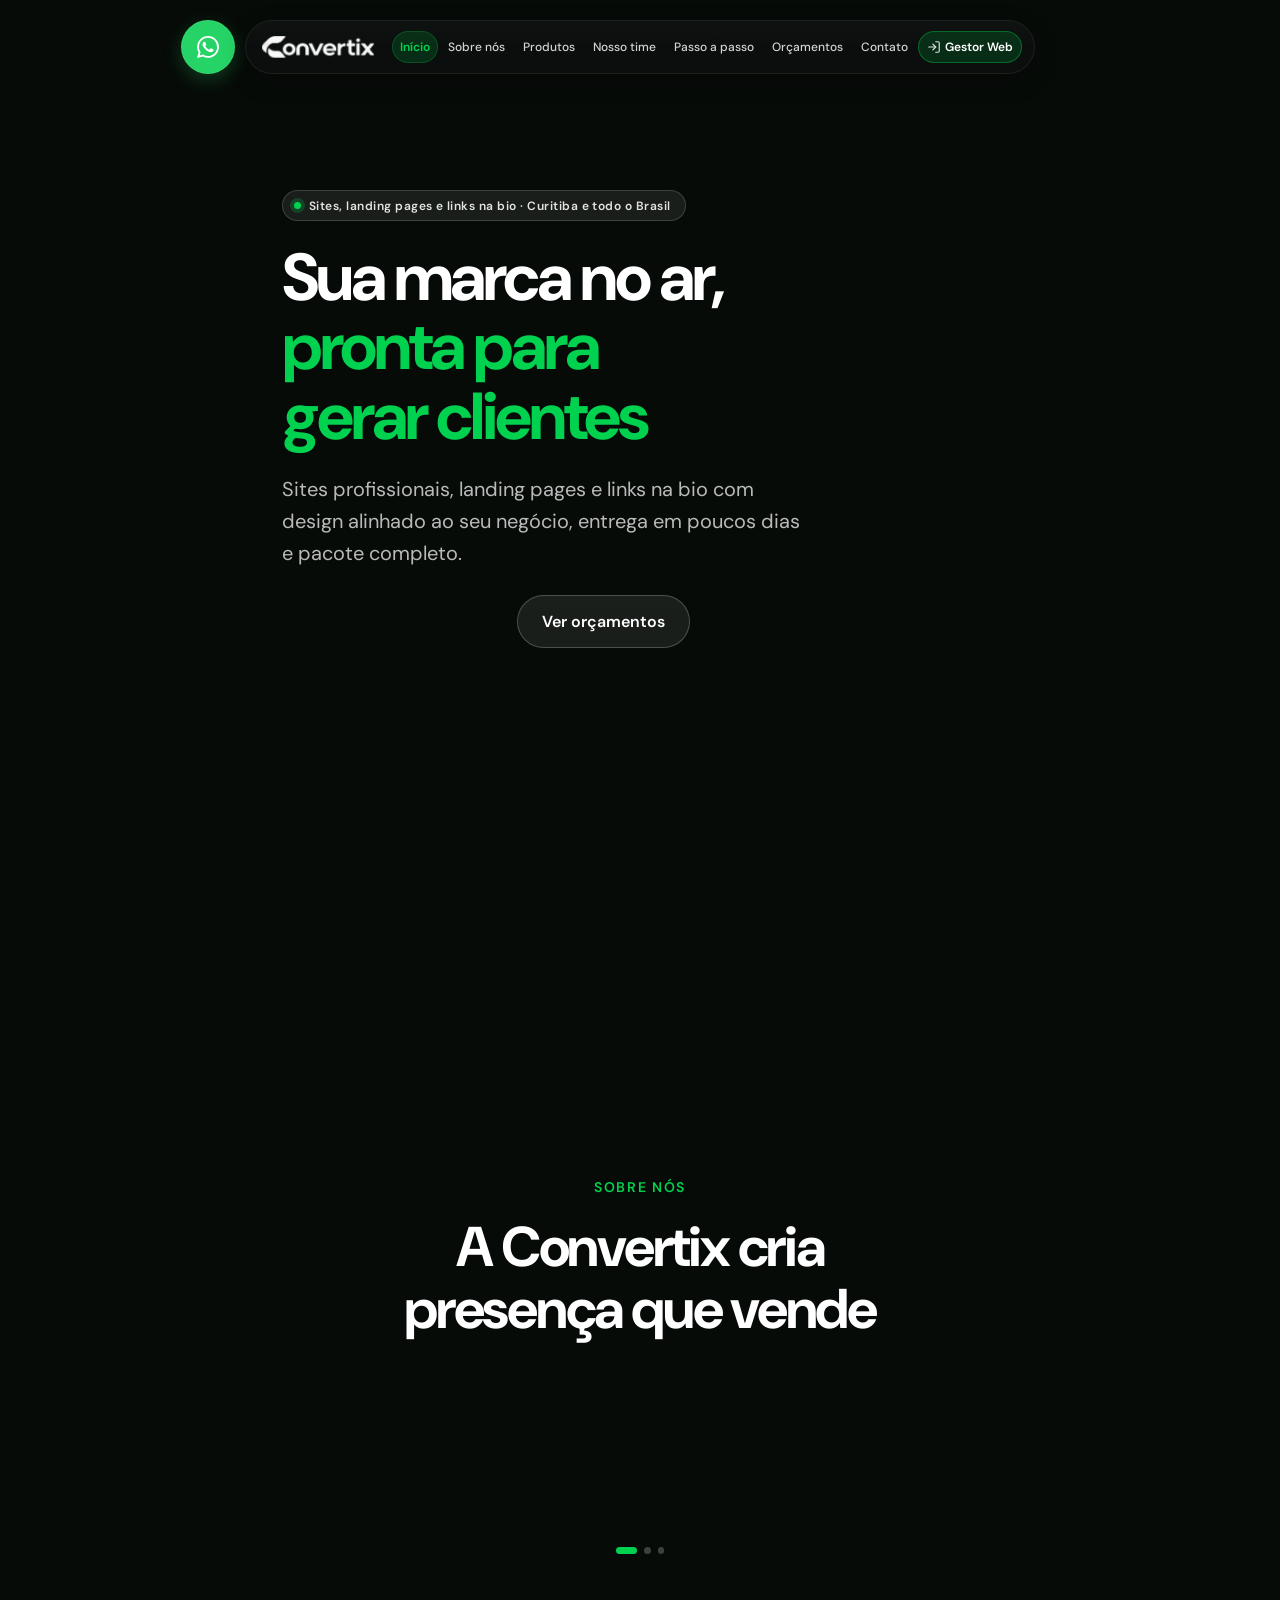
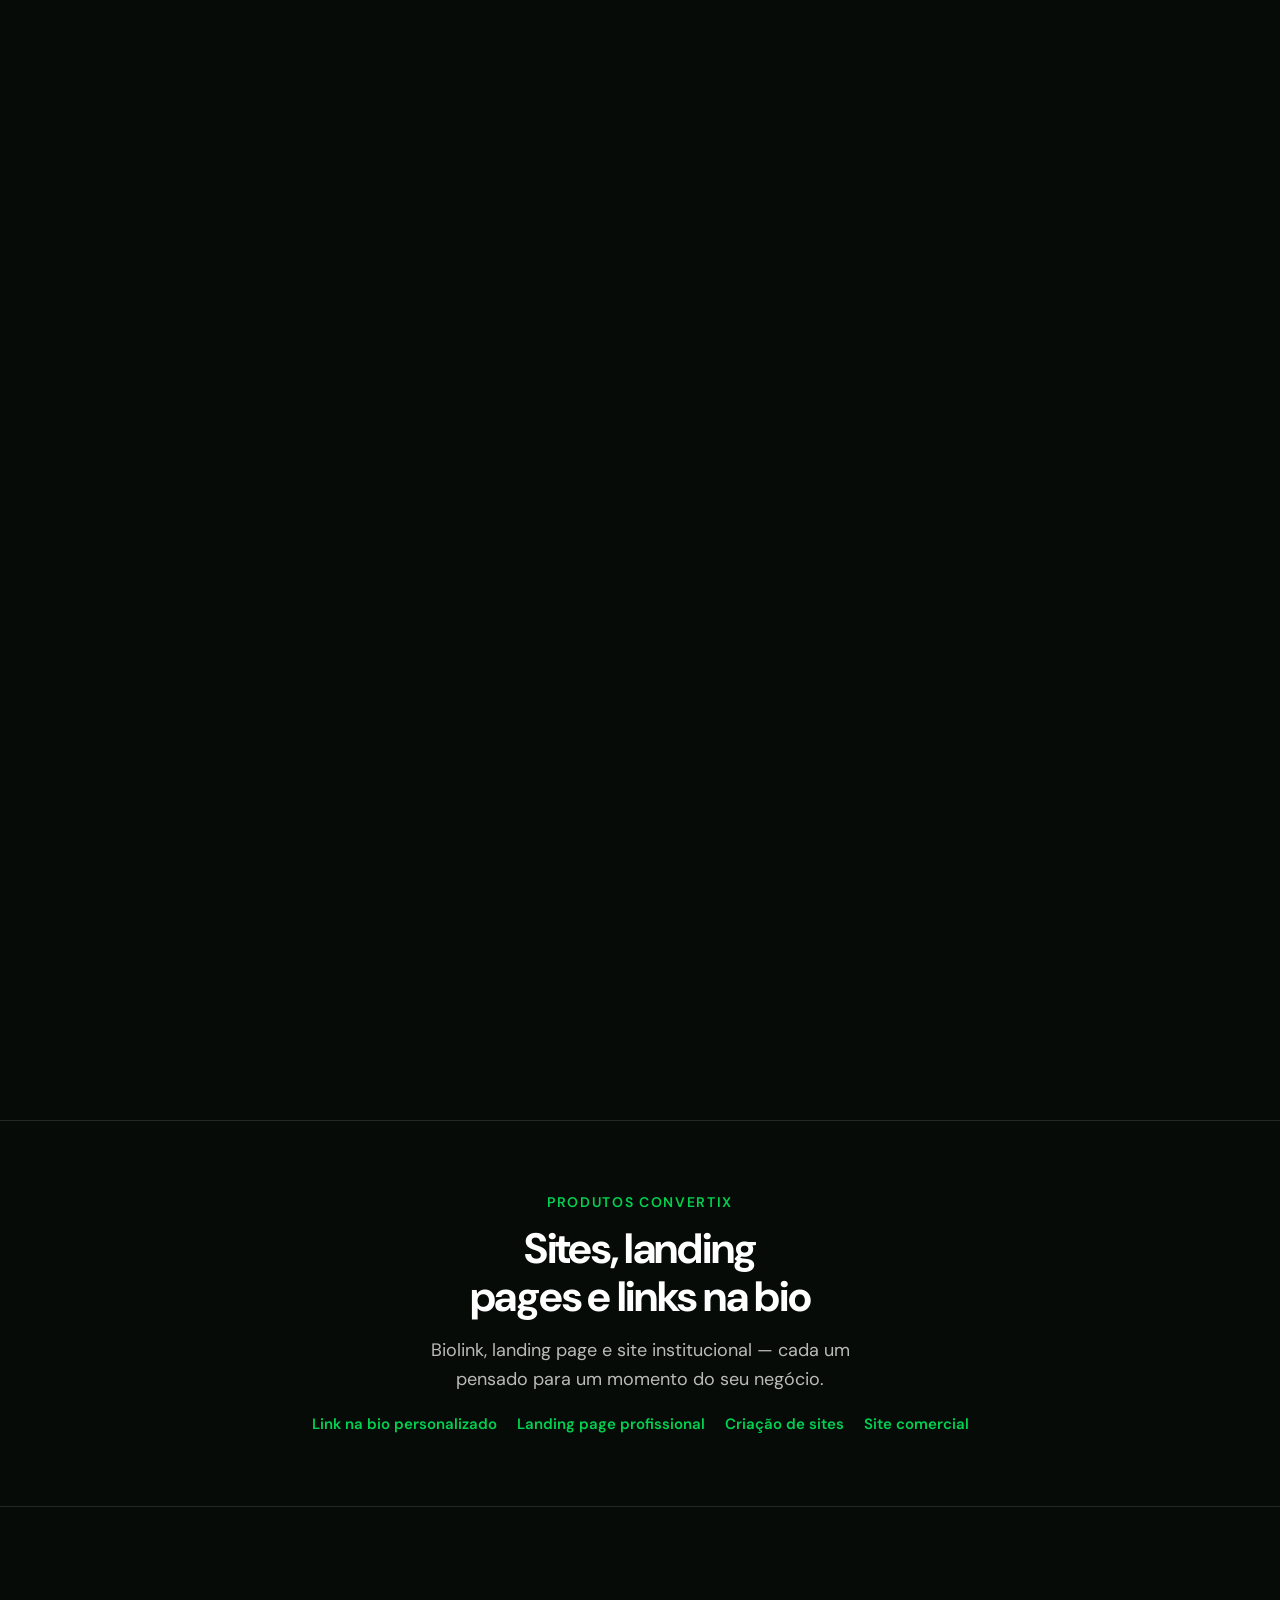
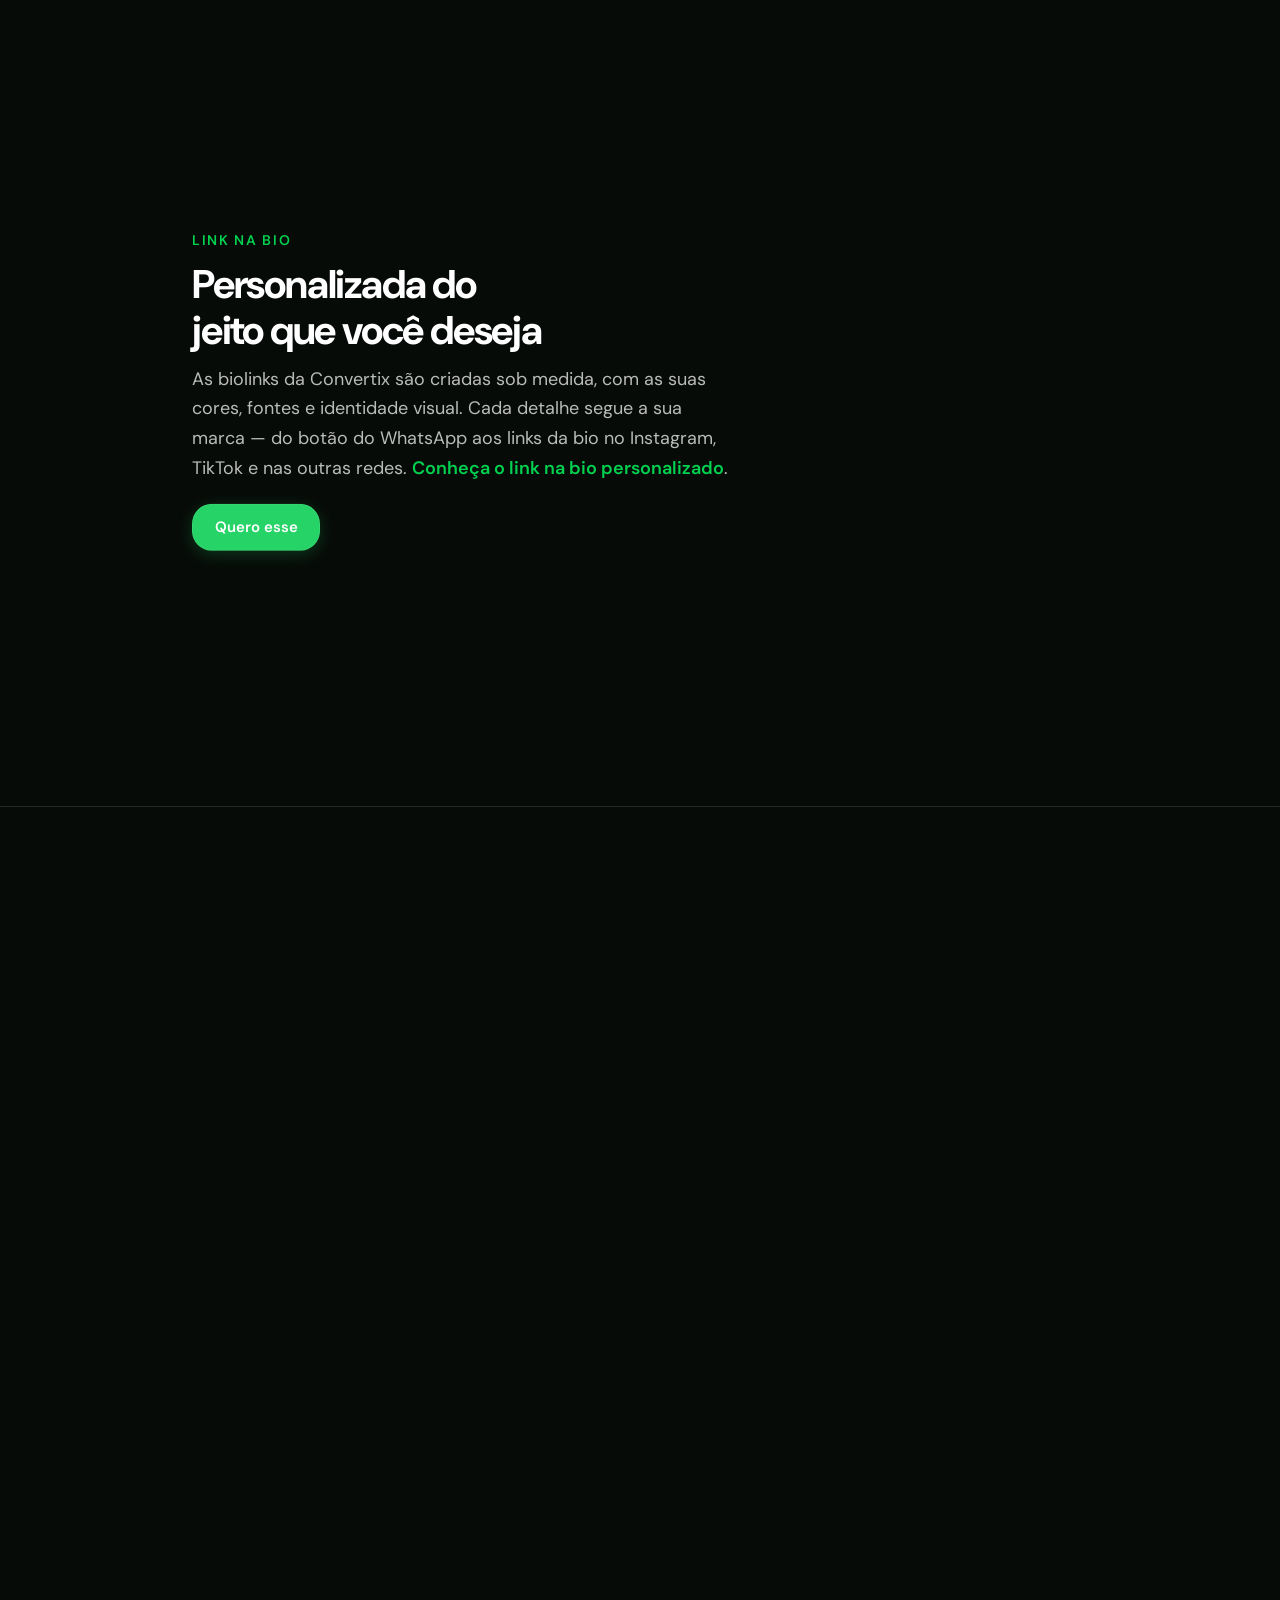
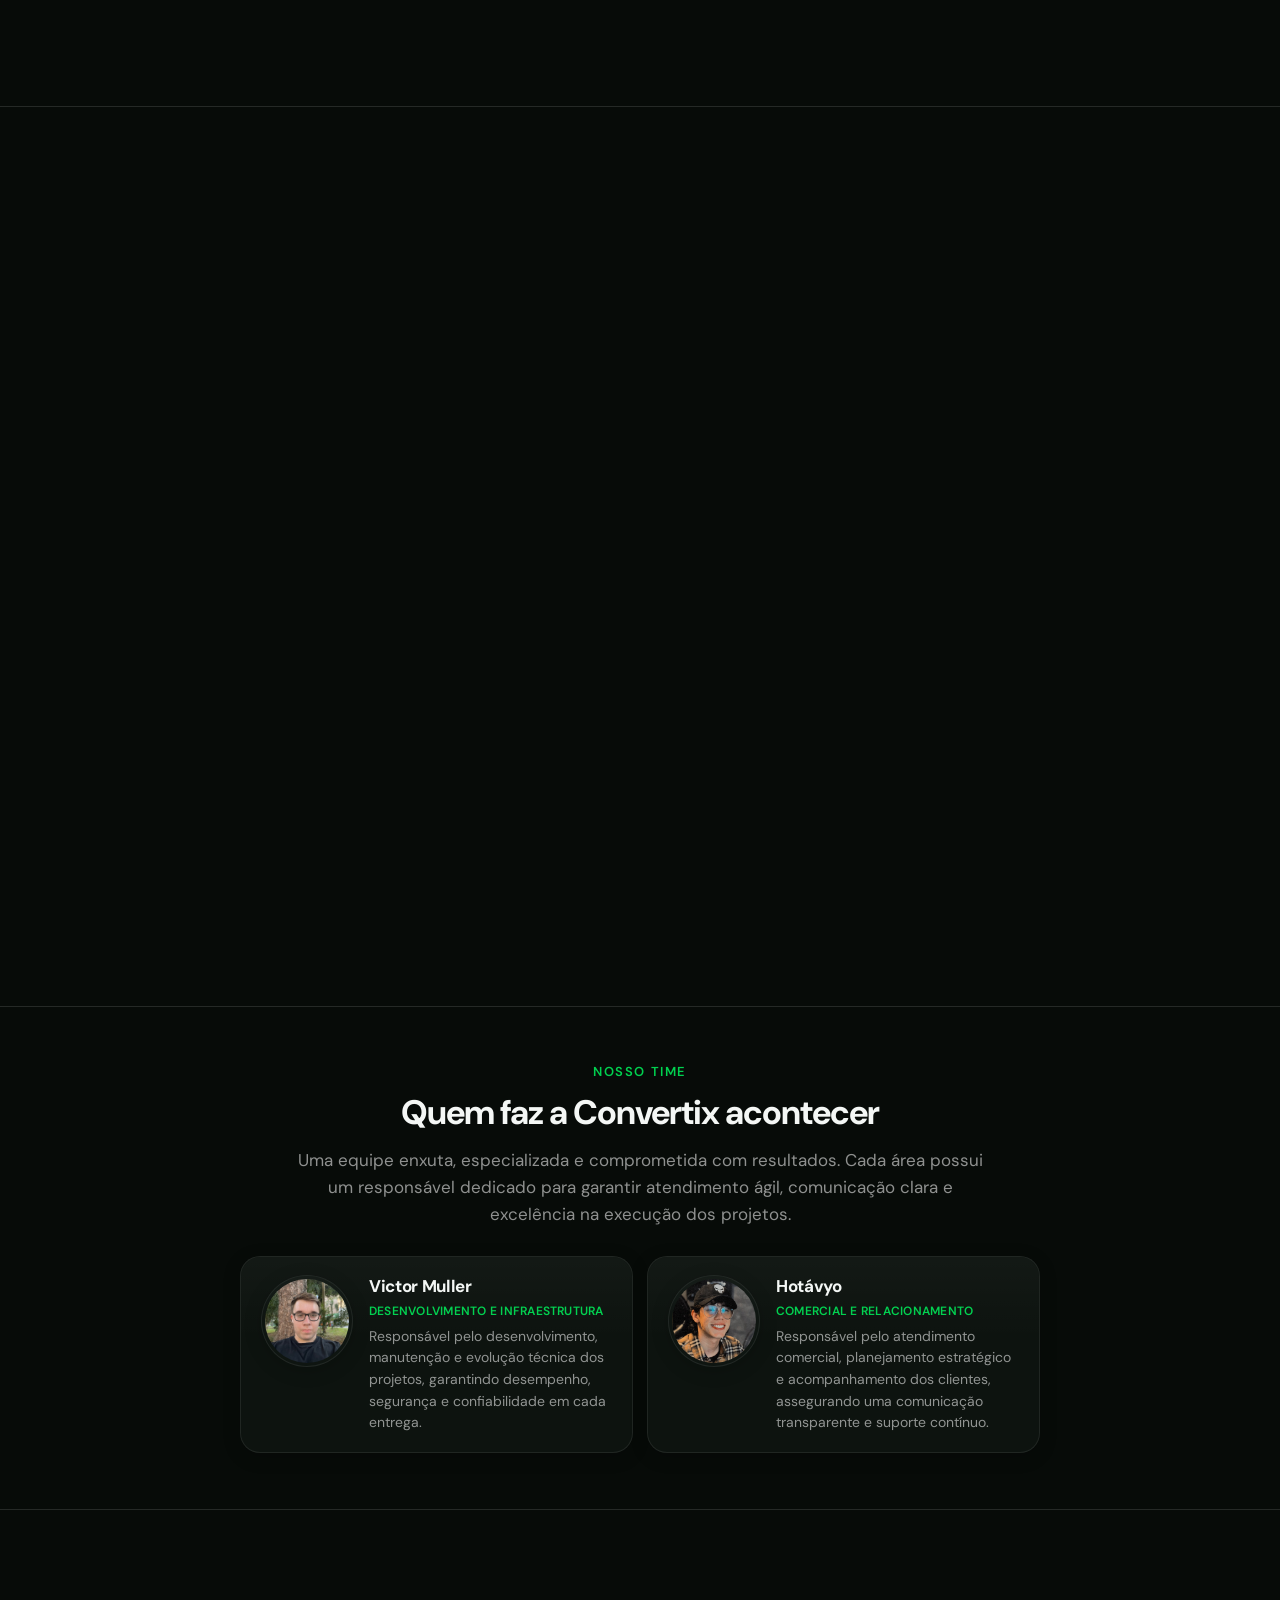
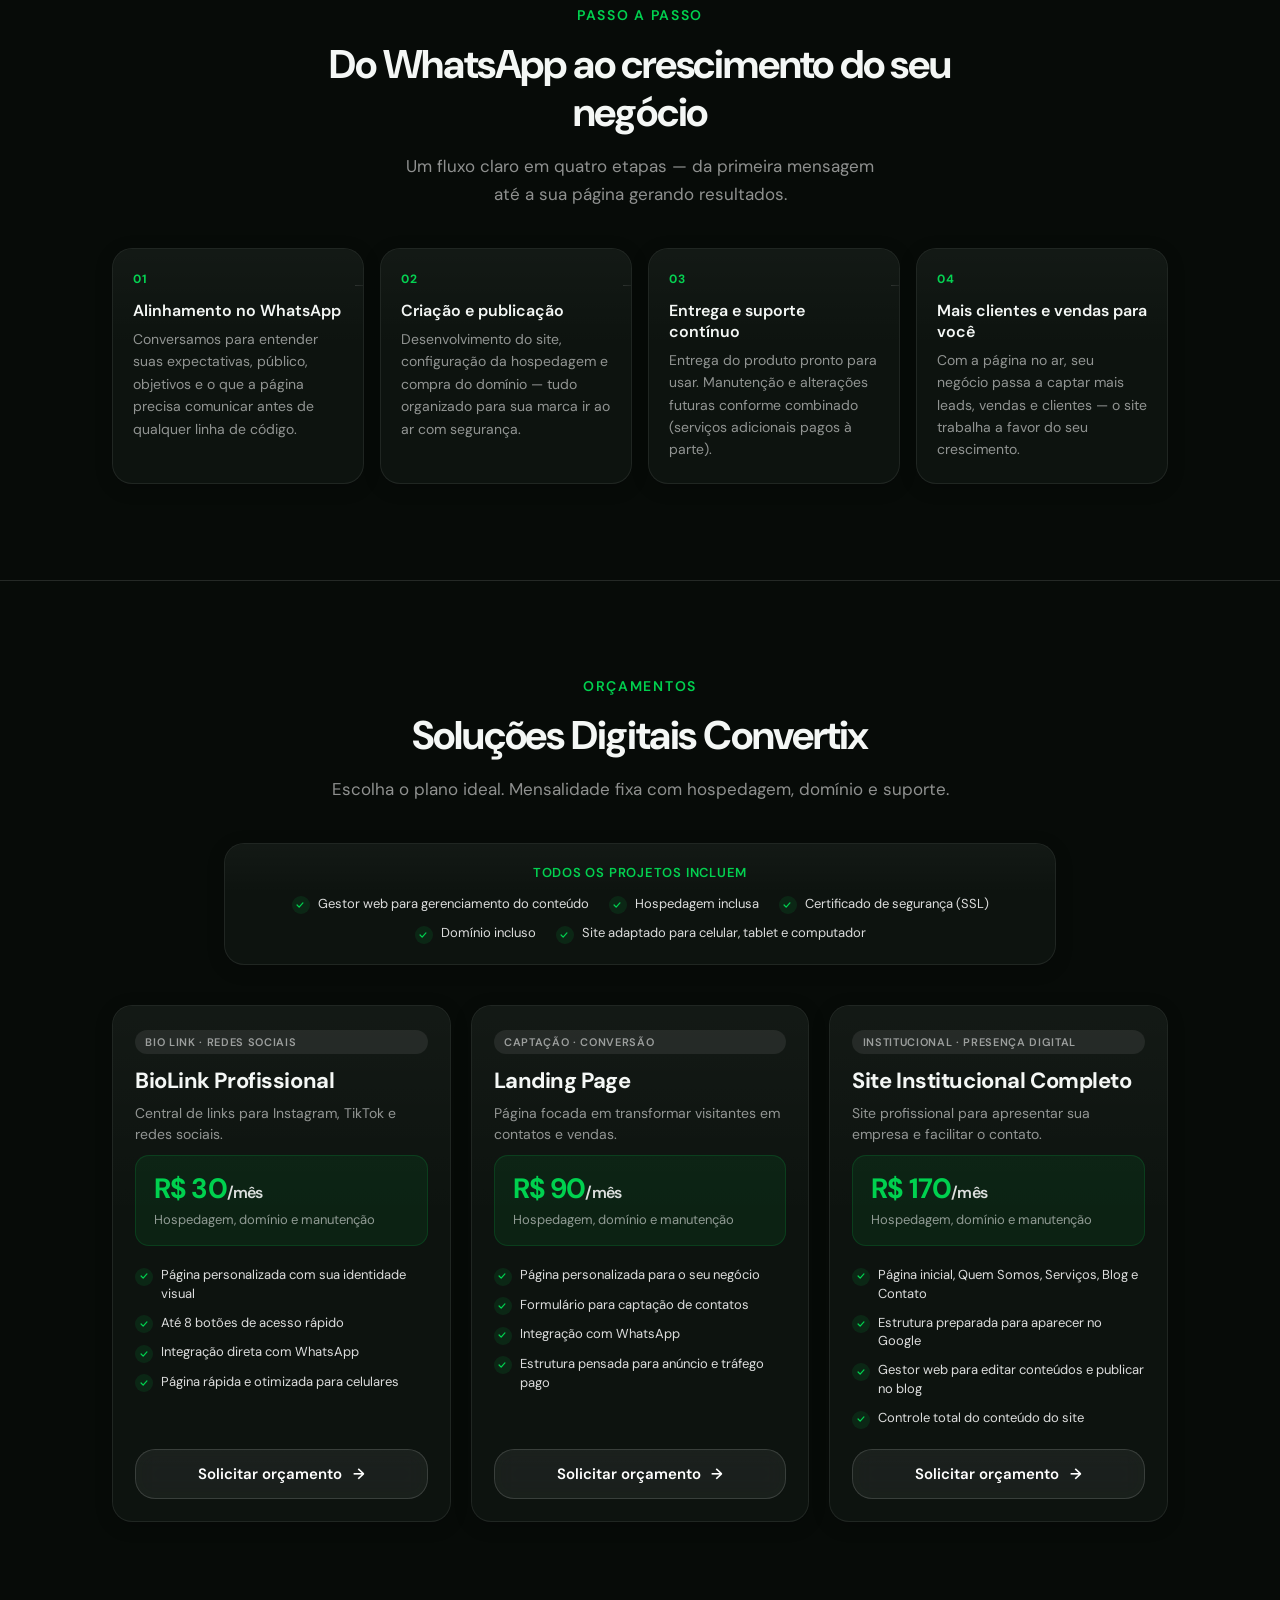
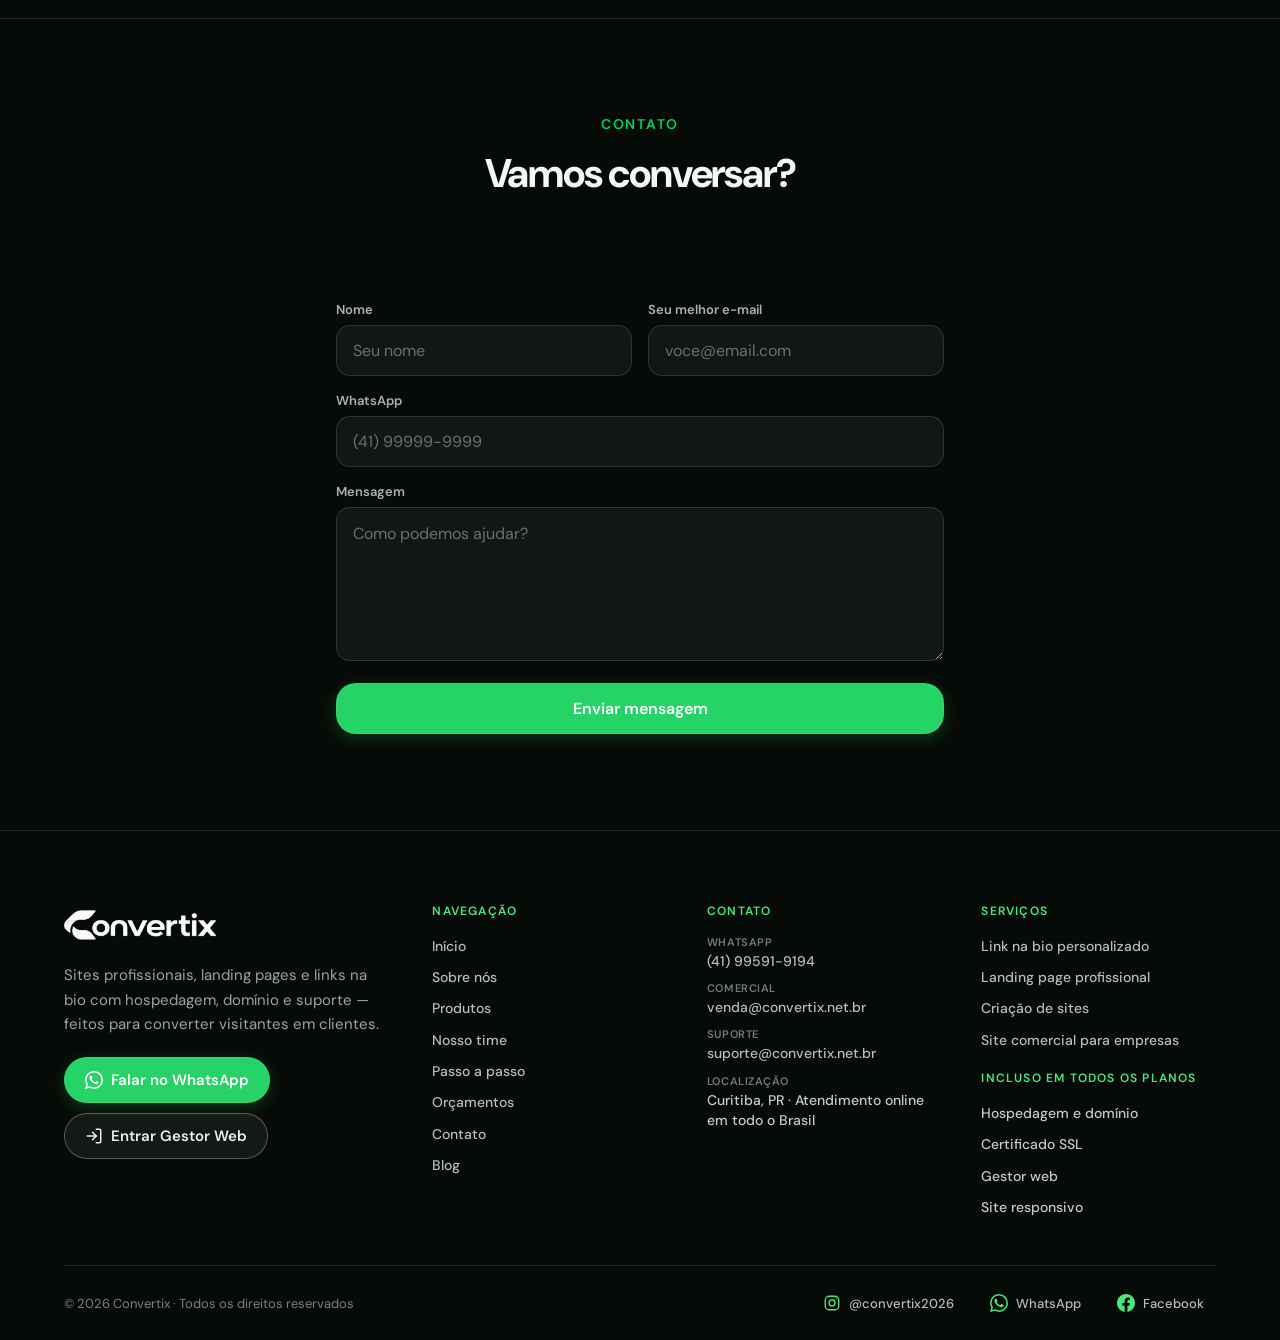
==== commit 9a86ed66: "m" ====
--- a/index.html
+++ b/index.html
@@ -5,9 +5,29 @@
     <meta name="viewport" content="width=device-width, initial-scale=1.0, viewport-fit=cover" />
     <meta
       name="description"
-      content="Convertix — landing pages e sites que convertem. Orçamentos sob medida com hospedagem e suporte."
+      content="Crie sua presença digital com a Convertix. Sites profissionais, landing pages e links na bio personalizados para empresas, profissionais e criadores."
     />
-    <title>Convertix - Sites que Convertem</title>
+    <title>Convertix | Sites, Landing Pages e Links na Bio</title>
+    <meta name="robots" content="index, follow" />
+    <link rel="canonical" href="https://convertix.net.br/" />
+    <meta name="theme-color" content="#070b08" />
+    <meta property="og:locale" content="pt_BR" />
+    <meta property="og:type" content="website" />
+    <meta property="og:site_name" content="Convertix" />
+    <meta property="og:title" content="Convertix | Sites, Landing Pages e Links na Bio" />
+    <meta
+      property="og:description"
+      content="Crie sua presença digital com a Convertix. Sites profissionais, landing pages e links na bio personalizados para empresas, profissionais e criadores."
+    />
+    <meta property="og:url" content="https://convertix.net.br/" />
+    <meta property="og:image" content="https://convertix.net.br/assets/images/logos/logo_convertix_green.png" />
+    <meta name="twitter:card" content="summary" />
+    <meta name="twitter:title" content="Convertix | Sites, Landing Pages e Links na Bio" />
+    <meta
+      name="twitter:description"
+      content="Crie sua presença digital com a Convertix. Sites profissionais, landing pages e links na bio personalizados para empresas, profissionais e criadores."
+    />
+    <meta name="twitter:image" content="https://convertix.net.br/assets/images/logos/logo_convertix_green.png" />
     <link
       rel="icon"
       href="/assets/images/logos/icon_convertix_green.png"
@@ -38,8 +58,53 @@
     <link rel="stylesheet" href="/css/contato/contato.css" />
     <link rel="stylesheet" href="/css/footer/footer.css" />
     <link rel="stylesheet" href="/css/time/time.css" />
+    <link rel="stylesheet" href="/css/servico/servico.css" />
+    <script type="application/ld+json">
+      {
+        "@context": "https://schema.org",
+        "@graph": [
+          {
+            "@type": "Organization",
+            "@id": "https://convertix.net.br/#organization",
+            "name": "Convertix",
+            "url": "https://convertix.net.br/",
+            "logo": "https://convertix.net.br/assets/images/logos/logo_convertix_green.png",
+            "email": "venda@convertix.net.br",
+            "telephone": "+5541995919194",
+            "address": {
+              "@type": "PostalAddress",
+              "addressLocality": "Curitiba",
+              "addressRegion": "PR",
+              "addressCountry": "BR"
+            },
+            "areaServed": "BR",
+            "sameAs": [
+              "https://www.instagram.com/convertix2026",
+              "https://www.facebook.com/profile.php?id=61590537515249"
+            ]
+          },
+          {
+            "@type": "WebSite",
+            "@id": "https://convertix.net.br/#website",
+            "url": "https://convertix.net.br/",
+            "name": "Convertix",
+            "inLanguage": "pt-BR",
+            "publisher": { "@id": "https://convertix.net.br/#organization" }
+          },
+          {
+            "@type": "WebPage",
+            "@id": "https://convertix.net.br/#webpage",
+            "url": "https://convertix.net.br/",
+            "name": "Convertix | Sites, Landing Pages e Links na Bio",
+            "isPartOf": { "@id": "https://convertix.net.br/#website" },
+            "about": { "@id": "https://convertix.net.br/#organization" }
+          }
+        ]
+      }
+    </script>
   </head>
   <body>
+    <a class="skip-link" href="#inicio">Ir para o conteúdo</a>
     <header class="nav-float">
       <div class="nav-float__cluster">
         <div class="nav-float__dock nav-float__dock--desktop">
@@ -396,7 +461,7 @@
           <img
             class="hero__photo"
             src="/assets/images/homem.png"
-            alt="Homem sorrindo trabalhando no notebook"
+            alt="Profissional sorrindo trabalhando no notebook, visual da Convertix"
             width="1024"
             height="341"
             fetchpriority="high"
@@ -409,15 +474,15 @@
       <div class="hero__content">
         <p class="hero__badge fade-in" style="--fade-delay: 200ms">
           <span class="hero__badge-dot" aria-hidden="true"></span>
-          Landing pages e sites · Curitiba e todo o Brasil
+          Sites, landing pages e links na bio · Curitiba e todo o Brasil
         </p>
         <h1 class="hero__title fade-in" style="--fade-delay: 320ms">
           Sua marca no ar,
           <span class="hero__title-accent">pronta para gerar clientes</span>
         </h1>
         <p class="hero__subtitle fade-in" style="--fade-delay: 440ms">
-          Design alinhado ao seu negócio, entrega em poucos dias e pacote
-          completo. Peça um orçamento sem compromisso.
+          Sites profissionais, landing pages e links na bio com design alinhado
+          ao seu negócio, entrega em poucos dias e pacote completo.
         </p>
 
         <div class="hero__actions fade-in" style="--fade-delay: 520ms">
@@ -466,9 +531,9 @@
         </h2>
         <div class="scroll-story__stage">
           <p class="scroll-story__line is-active" data-story-line>
-            Somos especialistas em landing pages e sites para negócios que
-            querem mais contatos, vendas e credibilidade online — com design
-            limpo, carregamento rápido e integração com WhatsApp.
+            Somos especialistas em sites, landing pages e links na bio para
+            negócios que querem mais contatos, vendas e credibilidade online —
+            com design limpo, carregamento rápido e integração com WhatsApp.
           </p>
           <p class="scroll-story__line" data-story-line>
             Criamos páginas sob medida, prontas para tráfego pago, com identidade
@@ -492,11 +557,17 @@
     <section class="products-intro" id="produtos" aria-labelledby="products-intro-titulo">
       <p class="products-intro__eyebrow reveal">Produtos Convertix</p>
       <h2 class="products-intro__title reveal" id="products-intro-titulo">
-        Agora você vai conhecer os produtos da Convertix
+        Sites, landing pages e links na bio
       </h2>
       <p class="products-intro__desc reveal">
         Biolink, landing page e site institucional — cada um pensado para um
         momento do seu negócio.
+      </p>
+      <p class="products-intro__links reveal">
+        <a href="/link-na-bio/">Link na bio personalizado</a>
+        <a href="/landing-page/">Landing page profissional</a>
+        <a href="/criacao-de-sites/">Criação de sites</a>
+        <a href="/site-comercial/">Site comercial</a>
       </p>
     </section>
 
@@ -510,10 +581,11 @@
             data-src-mobile="/assets/videos/celular_celular.webm"
             muted
             playsinline
-            preload="auto"
+            preload="metadata"
+            title="Demonstração do link na bio da Convertix"
           ></video>
           <header class="video-full__copy video-full__copy--side">
-            <p class="video-full__eyebrow">Bio link</p>
+            <p class="video-full__eyebrow">Link na bio</p>
             <h2 class="video-full__title" id="video-biolink-titulo">
               Personalizada do jeito que você deseja
             </h2>
@@ -522,6 +594,7 @@
               fontes e identidade visual. Cada detalhe segue a sua marca — do
               botão do WhatsApp aos links da bio no Instagram, TikTok e nas
               outras redes.
+              <a href="/link-na-bio/">Conheça o link na bio personalizado</a>.
             </p>
             <a
               href="#"
@@ -543,10 +616,8 @@
             src="/assets/videos/notebook.webm"
             muted
             playsinline
-            preload="auto"
-          ></video>
-          <header class="video-full__copy video-full__copy--side">
-            <p class="video-full__eyebrow">Landing page</p>
+            preload="metadata"
+            title="Demonstração de landing page da Convertix"
             <h2 class="video-full__title" id="video-landing-titulo">
               Feita para gerar contato e venda
             </h2>
@@ -554,6 +625,7 @@
               Página focada em transformar visitantes em oportunidades. Destaque
               para os diferenciais, formulário de captação e WhatsApp — pronta
               para anúncio e tráfego pago.
+              <a href="/landing-page/">Saiba como funciona a landing page</a>.
             </p>
             <a
               href="#"
@@ -575,10 +647,8 @@
             src="/assets/videos/notebook_2.webm"
             muted
             playsinline
-            preload="auto"
-          ></video>
-          <header class="video-full__copy video-full__copy--side">
-            <p class="video-full__eyebrow">Site institucional</p>
+            preload="metadata"
+            title="Demonstração de site institucional da Convertix"
             <h2 class="video-full__title" id="video-institucional-titulo">
               Presença completa da sua empresa
             </h2>
@@ -586,6 +656,7 @@
               Site institucional com as páginas que o seu negócio precisa,
               identidade visual alinhada e estrutura pronta para crescer com a
               marca.
+              <a href="/criacao-de-sites/">Veja a criação de sites profissionais</a>.
             </p>
             <a
               href="#"
@@ -769,7 +840,7 @@
         <div class="planos__grid">
           <article class="plano-card glass reveal">
             <span class="plano-card__tipo">Bio link · Redes sociais</span>
-            <h3 class="plano-card__nome">BioLink Profissional</h3>
+            <h3 class="plano-card__nome"><a href="/link-na-bio/">BioLink Profissional</a></h3>
             <p class="plano-card__desc">
               Central de links para Instagram, TikTok e redes sociais.
             </p>
@@ -815,7 +886,7 @@
 
           <article class="plano-card glass reveal">
             <span class="plano-card__tipo">Captação · Conversão</span>
-            <h3 class="plano-card__nome">Landing Page</h3>
+            <h3 class="plano-card__nome"><a href="/landing-page/">Landing Page</a></h3>
             <p class="plano-card__desc">
               Página focada em transformar visitantes em contatos e vendas.
             </p>
@@ -863,7 +934,7 @@
             <span class="plano-card__tipo"
               >Institucional · Presença digital</span
             >
-            <h3 class="plano-card__nome">Site Institucional Completo</h3>
+            <h3 class="plano-card__nome"><a href="/criacao-de-sites/">Site Institucional Completo</a></h3>
             <p class="plano-card__desc">
               Site profissional para apresentar sua empresa e facilitar o
               contato.
@@ -988,8 +1059,8 @@
               />
             </a>
             <p class="site-footer__tagline">
-              Landing pages e sites profissionais com hospedagem, domínio e
-              suporte — feitos para converter visitantes em clientes.
+              Sites profissionais, landing pages e links na bio com hospedagem,
+              domínio e suporte — feitos para converter visitantes em clientes.
             </p>
             <div class="site-footer__actions">
               <a href="#" class="btn btn--whatsapp site-footer__cta js-whatsapp">
@@ -1035,7 +1106,7 @@
           </div>
 
           <nav class="site-footer__col" aria-label="Links do site">
-            <h3 class="site-footer__heading">Navegação</h3>
+            <h2 class="site-footer__heading">Navegação</h2>
             <ul class="site-footer__list">
               <li><a href="#inicio">Início</a></li>
               <li><a href="#sobre">Sobre nós</a></li>
@@ -1044,11 +1115,12 @@
               <li><a href="#processo">Passo a passo</a></li>
               <li><a href="#planos">Orçamentos</a></li>
               <li><a href="#contato">Contato</a></li>
+              <li><a href="/blog/">Blog</a></li>
             </ul>
           </nav>
 
           <div class="site-footer__col">
-            <h3 class="site-footer__heading">Contato</h3>
+            <h2 class="site-footer__heading">Contato</h2>
             <ul class="site-footer__list">
               <li class="site-footer__item">
                 <span class="site-footer__item-label">WhatsApp</span>
@@ -1070,9 +1142,12 @@
           </div>
 
           <div class="site-footer__col">
-            <h3 class="site-footer__heading">Serviços</h3>
+            <h2 class="site-footer__heading">Serviços</h2>
             <ul class="site-footer__list">
-              <li><a href="#produtos">Produtos</a></li>
+              <li><a href="/link-na-bio/">Link na bio personalizado</a></li>
+              <li><a href="/landing-page/">Landing page profissional</a></li>
+              <li><a href="/criacao-de-sites/">Criação de sites</a></li>
+              <li><a href="/site-comercial/">Site comercial para empresas</a></li>
             </ul>
             <h3 class="site-footer__heading site-footer__subheading">Incluso em todos os planos</h3>
             <ul class="site-footer__list">
--- a/css/servico/servico.css
+++ b/css/servico/servico.css
@@ -0,0 +1,201 @@
+/* Páginas de serviço — mesmo tema da home, layout de conteúdo */
+.skip-link {
+    position: absolute;
+    left: 1rem;
+    top: -4rem;
+    z-index: 200;
+    padding: 0.65rem 1rem;
+    color: #070b08;
+    background: var(--accent);
+    border-radius: 999px;
+    text-decoration: none;
+    font-weight: 600;
+}
+
+.skip-link:focus {
+    top: 1rem;
+}
+
+.servico {
+    position: relative;
+    z-index: 1;
+    padding: calc(var(--nav-top) + 5.5rem) 1.25rem 4rem;
+    color: var(--white);
+}
+
+.servico__inner {
+    max-width: 44rem;
+    margin: 0 auto;
+}
+
+.servico__kicker {
+    margin-bottom: 0.75rem;
+    font-size: 0.875rem;
+    font-weight: 600;
+    letter-spacing: 0.12em;
+    text-transform: uppercase;
+    color: var(--accent);
+}
+
+.servico__title {
+    margin: 0 0 1rem;
+    font-size: clamp(1.85rem, 5vw, 2.75rem);
+    font-weight: 700;
+    line-height: 1.15;
+    letter-spacing: -0.04em;
+}
+
+.servico__lead {
+    margin: 0 0 2rem;
+    font-size: 1.125rem;
+    line-height: 1.65;
+    color: rgba(255, 255, 255, 0.72);
+}
+
+.servico h2 {
+    margin: 2.5rem 0 1rem;
+    font-size: clamp(1.35rem, 3vw, 1.65rem);
+    font-weight: 700;
+    letter-spacing: -0.03em;
+}
+
+.servico h3 {
+    margin: 1.5rem 0 0.6rem;
+    font-size: 1.0625rem;
+    font-weight: 600;
+}
+
+.servico p,
+.servico li {
+    font-size: 1.03125rem;
+    line-height: 1.7;
+    color: rgba(255, 255, 255, 0.78);
+}
+
+.servico p + p {
+    margin-top: 1rem;
+}
+
+.servico ul,
+.servico ol {
+    margin: 0.75rem 0 0;
+    padding-left: 1.2rem;
+}
+
+.servico li + li {
+    margin-top: 0.45rem;
+}
+
+.servico a:not(.btn) {
+    color: var(--accent);
+    text-decoration: none;
+}
+
+.servico a:not(.btn):hover {
+    text-decoration: underline;
+}
+
+.servico__grid {
+    display: grid;
+    gap: 1rem;
+    margin: 1.25rem 0 0;
+}
+
+@media (min-width: 700px) {
+    .servico__grid {
+        grid-template-columns: 1fr 1fr;
+    }
+}
+
+.servico__card {
+    padding: 1.15rem 1.2rem;
+    border-radius: var(--radius);
+}
+
+.servico__card h3 {
+    margin-top: 0;
+    color: var(--white);
+}
+
+.servico__cta {
+    display: flex;
+    flex-wrap: wrap;
+    gap: 0.75rem;
+    margin-top: 1.5rem;
+}
+
+.servico__related {
+    display: flex;
+    flex-direction: column;
+    gap: 0.65rem;
+    margin-top: 0.75rem;
+}
+
+.servico__related a {
+    font-weight: 600;
+}
+
+.servico-faq {
+    margin-top: 0.75rem;
+    display: flex;
+    flex-direction: column;
+    gap: 0.65rem;
+}
+
+.servico-faq details {
+    padding: 0.9rem 1.1rem;
+    border-radius: var(--radius);
+}
+
+.servico-faq summary {
+    cursor: pointer;
+    font-weight: 600;
+    color: var(--white);
+    list-style: none;
+}
+
+.servico-faq summary::-webkit-details-marker {
+    display: none;
+}
+
+.servico-faq details p {
+    margin-top: 0.7rem;
+}
+
+.plano-card__nome a {
+    color: inherit;
+    text-decoration: none;
+}
+
+.plano-card__nome a:hover {
+    color: var(--accent);
+}
+
+.products-intro__links {
+    display: flex;
+    flex-wrap: wrap;
+    justify-content: center;
+    gap: 0.75rem 1.25rem;
+    margin-top: 0.35rem;
+}
+
+.products-intro__links a {
+    color: var(--accent);
+    font-size: 0.9375rem;
+    font-weight: 600;
+    text-decoration: none;
+}
+
+.products-intro__links a:hover {
+    text-decoration: underline;
+}
+
+.video-full__desc a {
+    color: var(--accent);
+    font-weight: 600;
+    text-decoration: none;
+}
+
+.video-full__desc a:hover {
+    text-decoration: underline;
+}
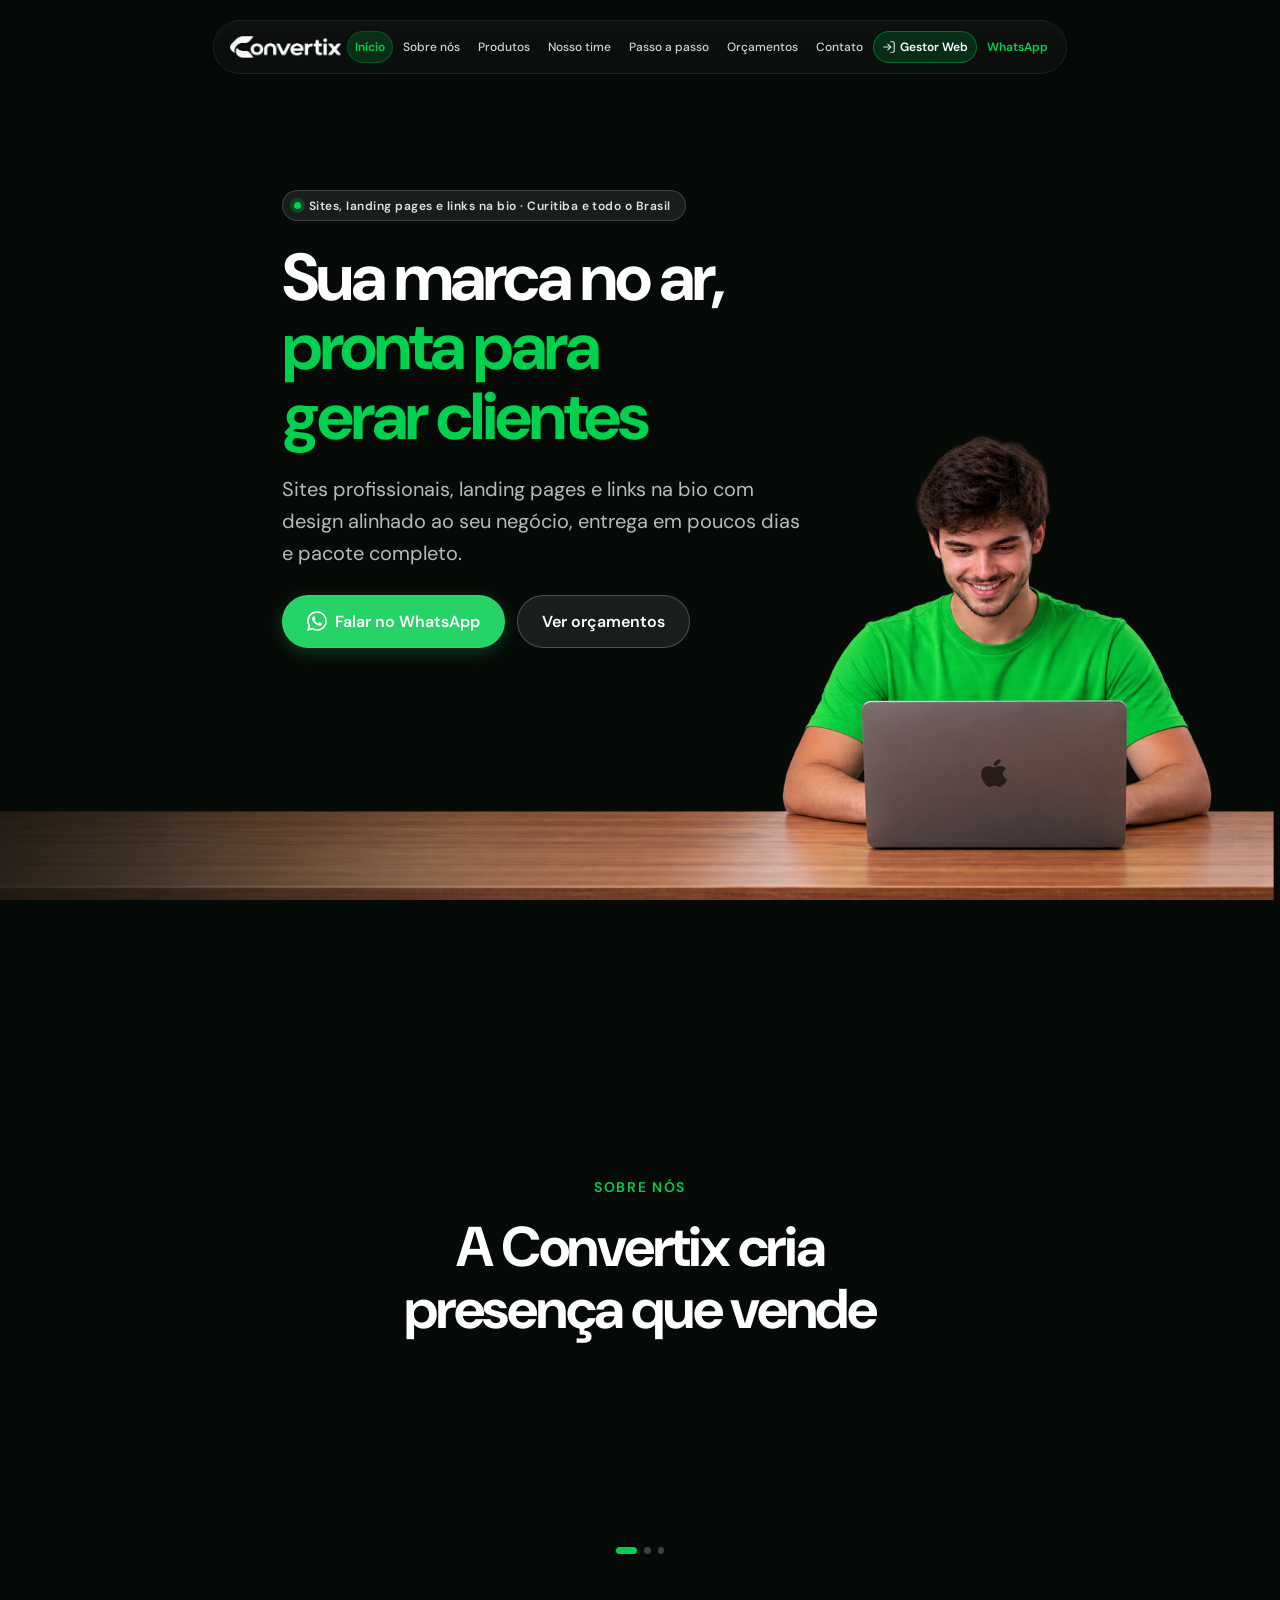
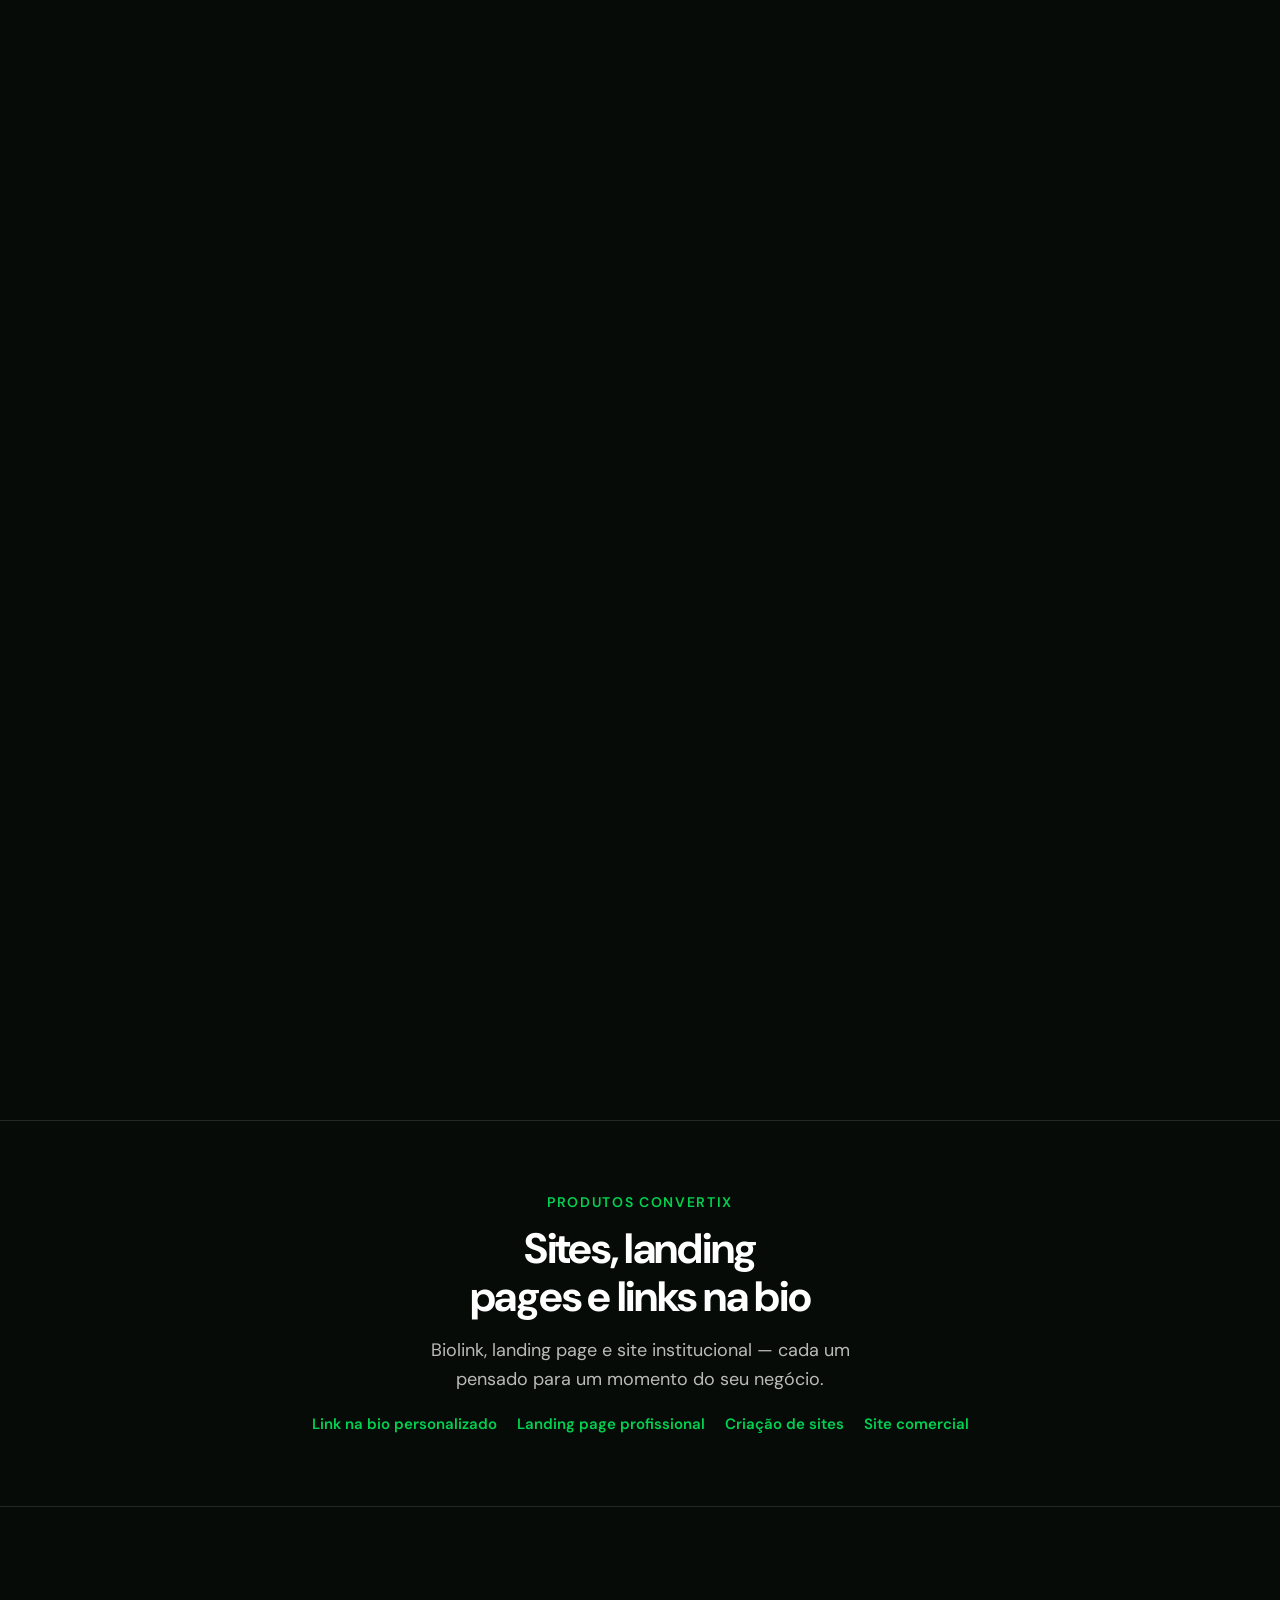
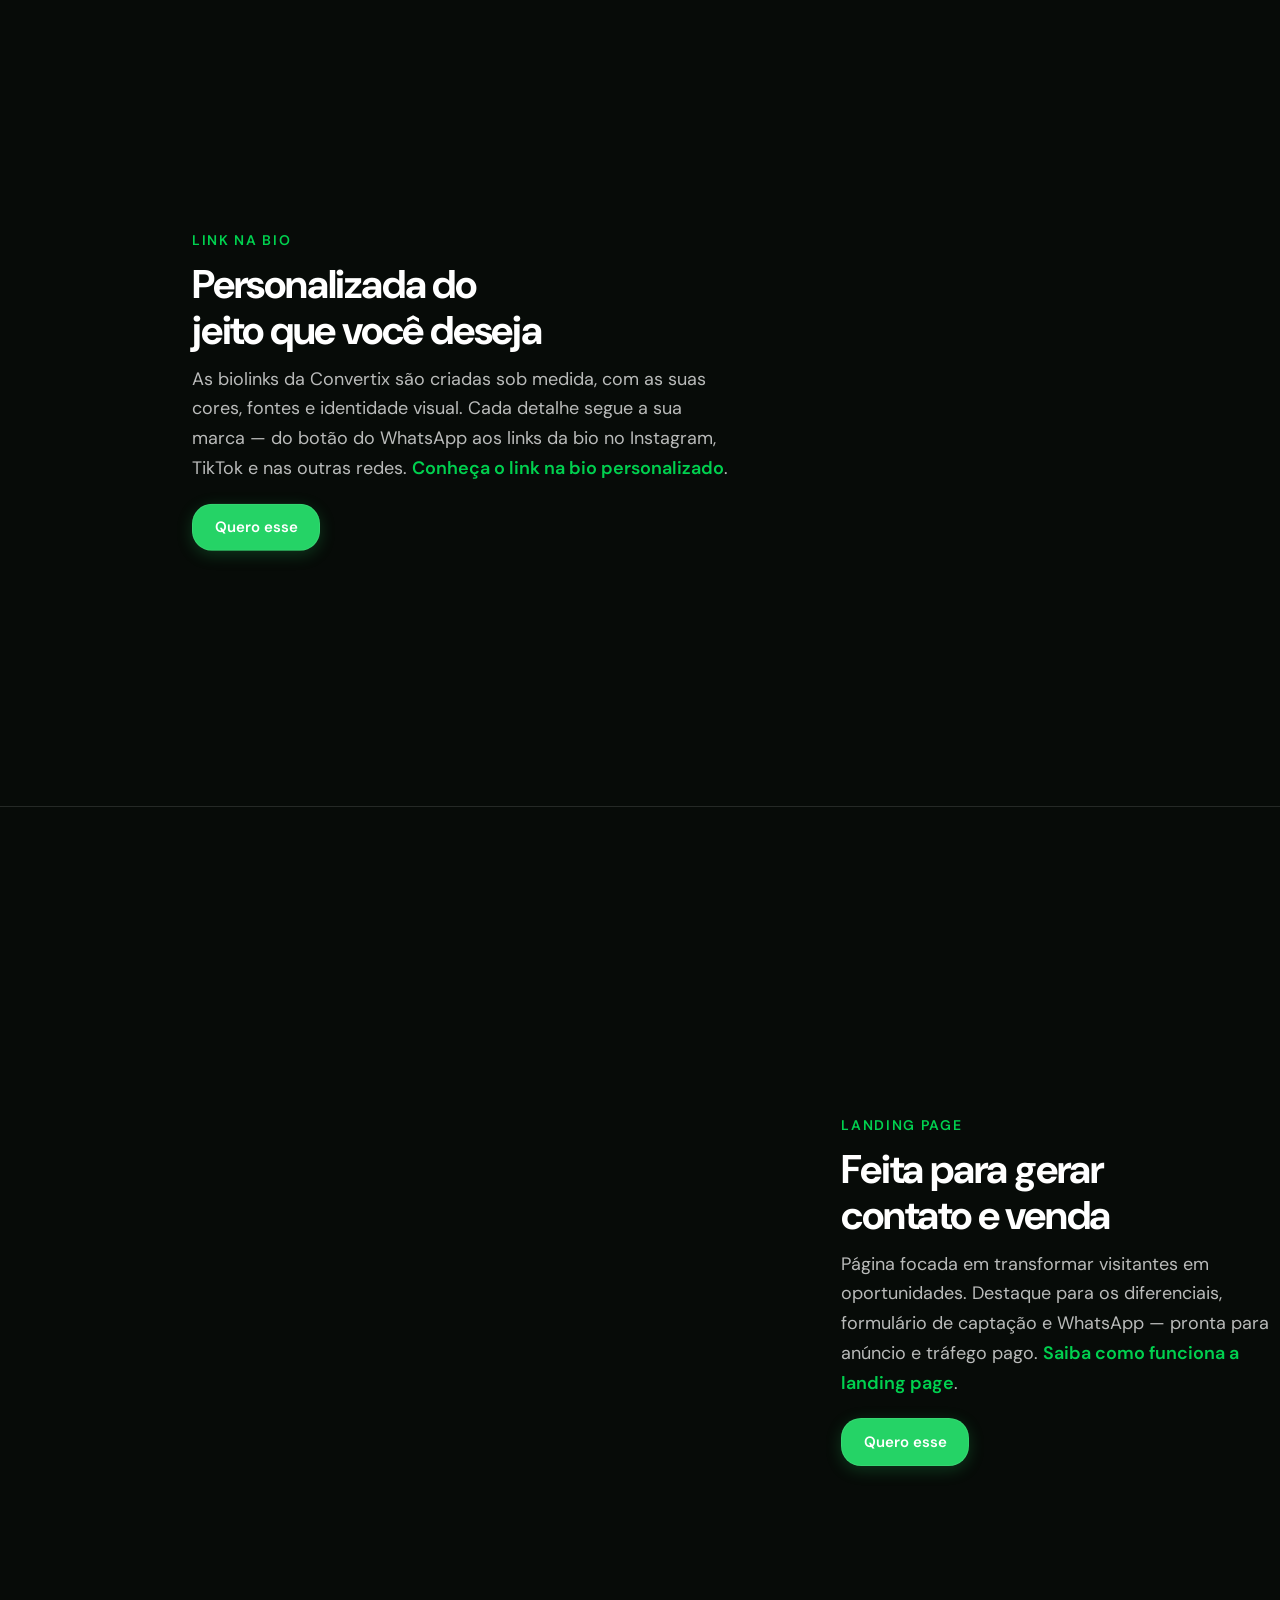
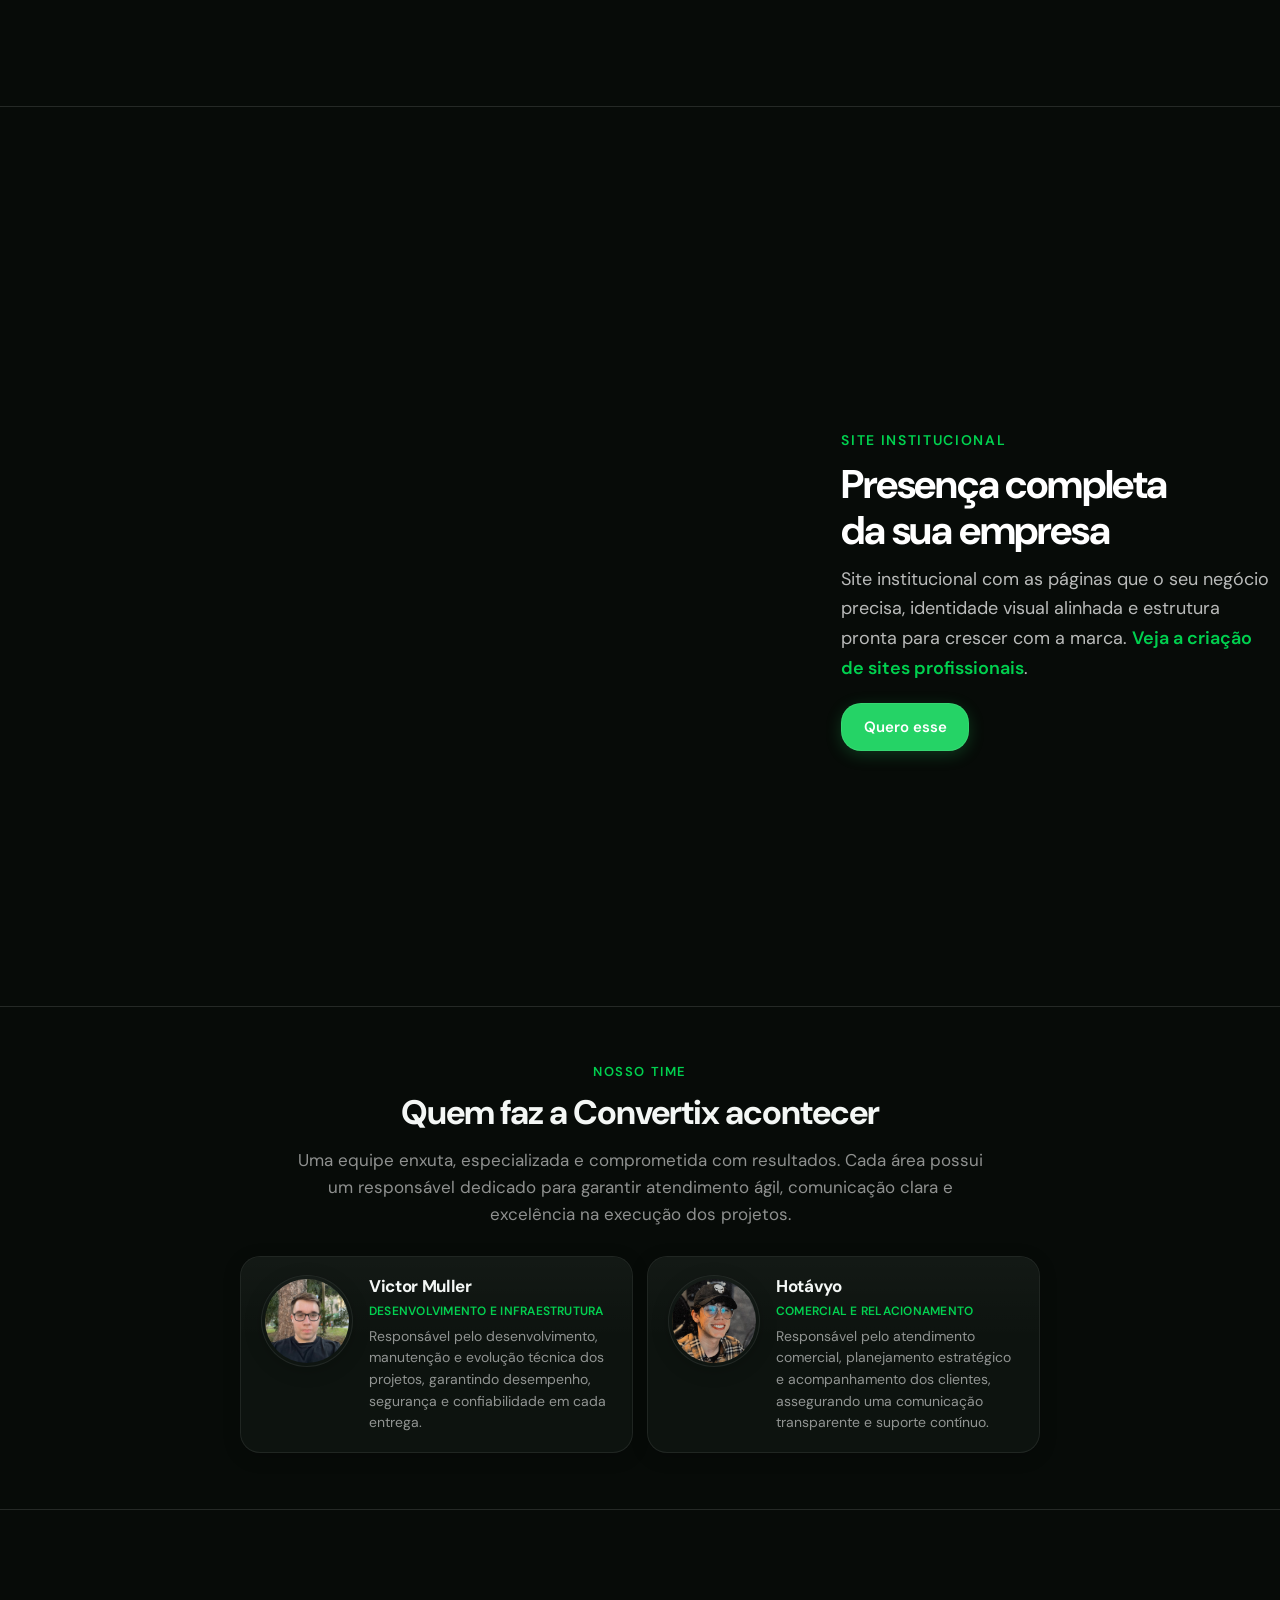
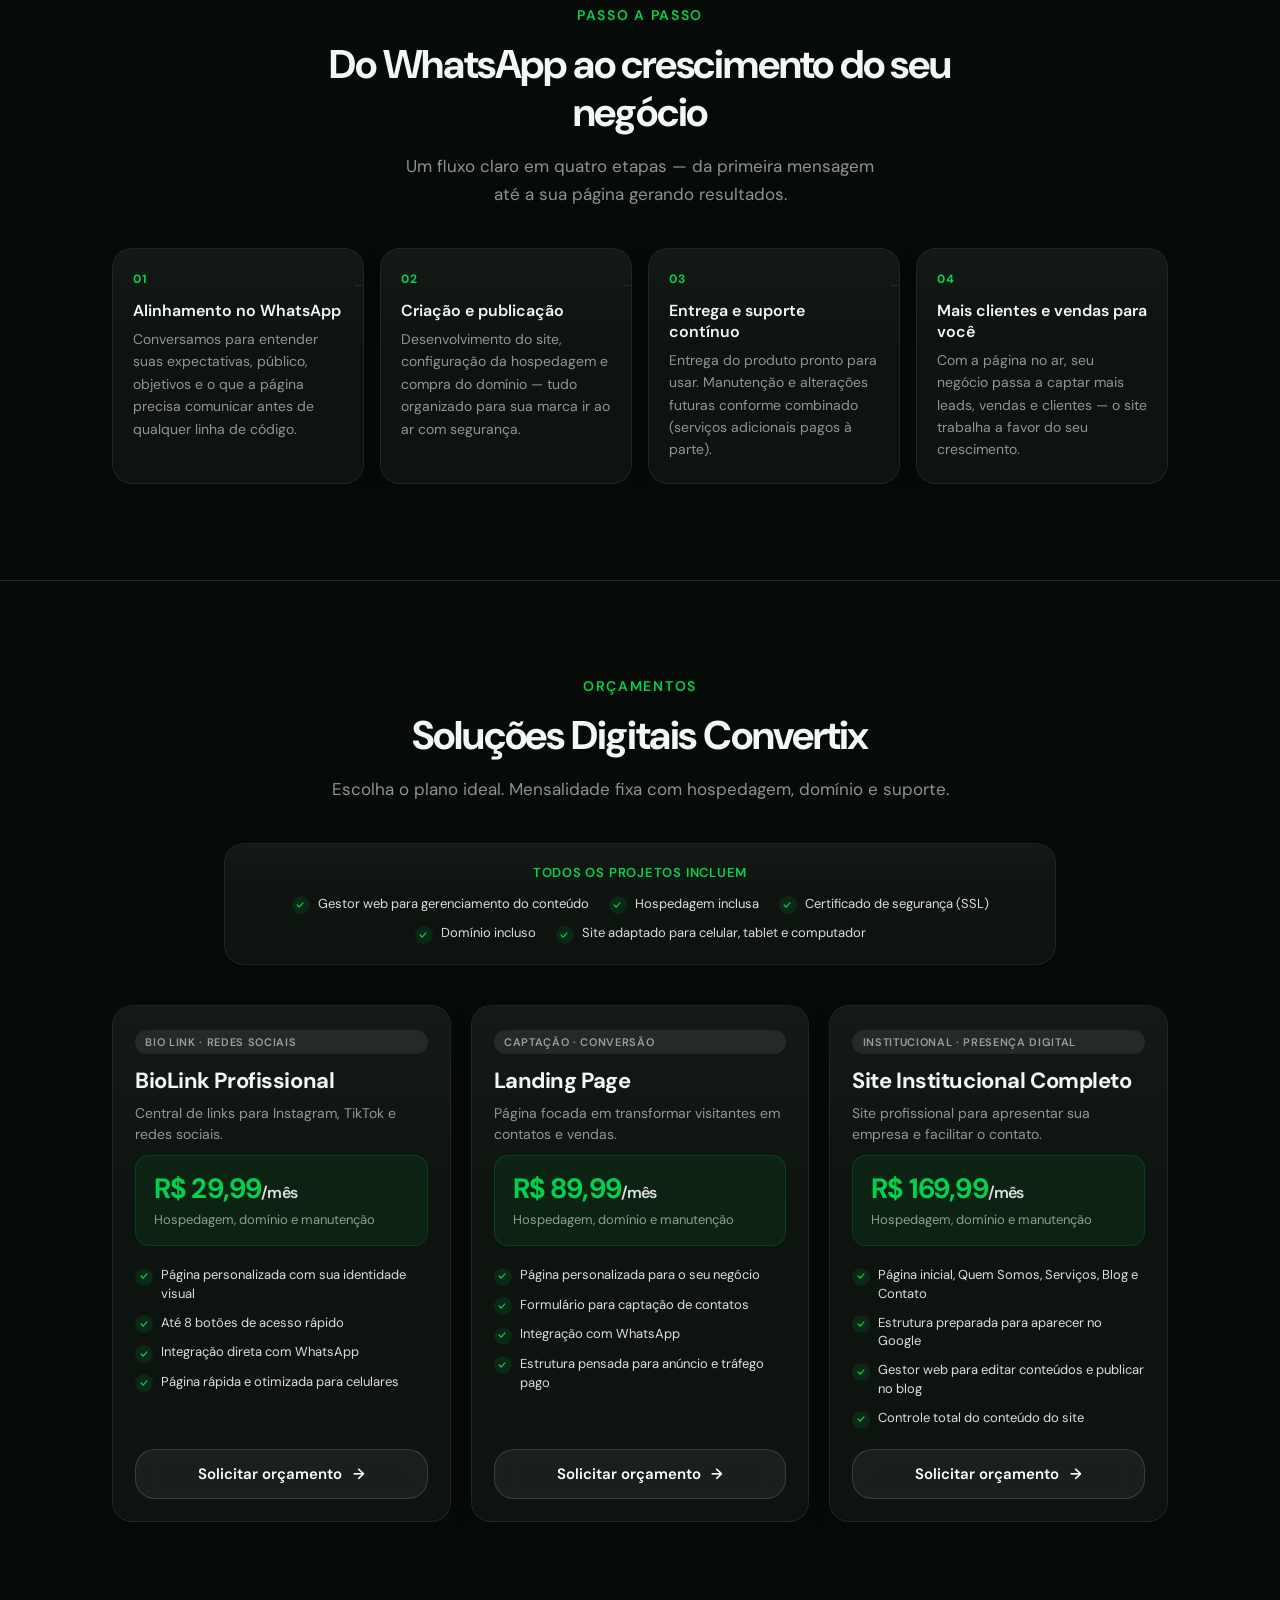
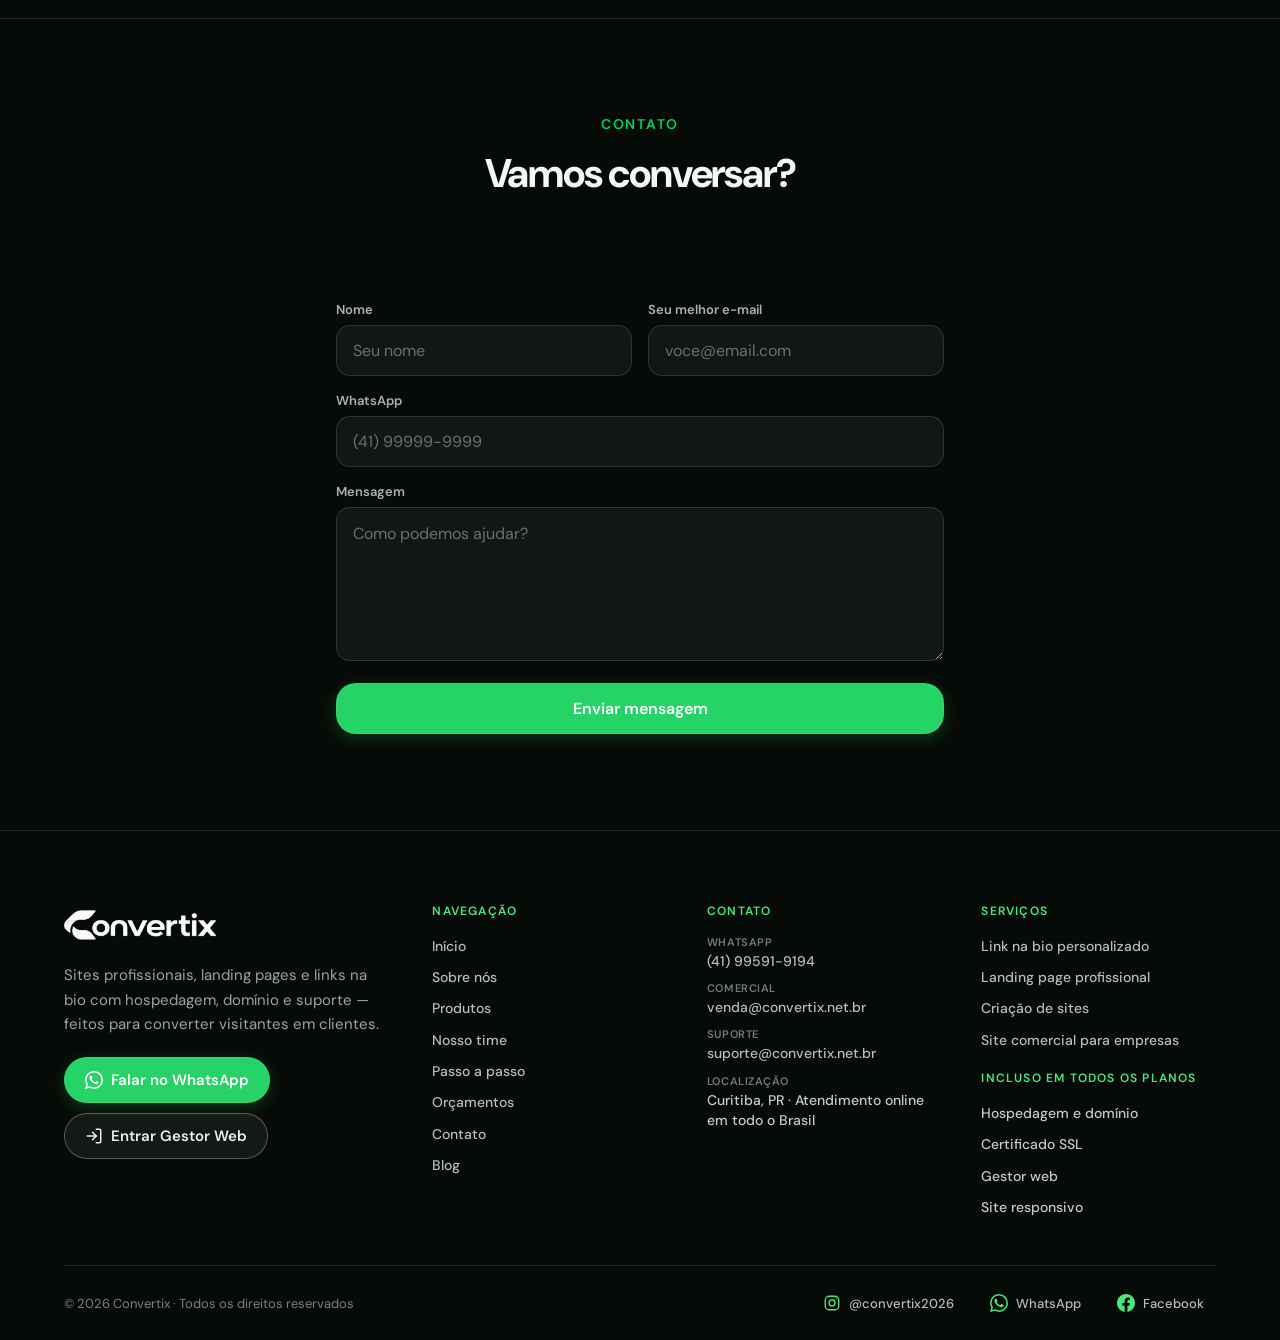
==== commit 1aa4d3e9: "m" ====
--- a/index.html
+++ b/index.html
@@ -1,6 +1,6 @@
 <!doctype html>
-<html lang="pt-BR">
-  <head>
+<html lang="pt-BR" class="is-loading">
+<head>
     <meta charset="UTF-8" />
     <meta name="viewport" content="width=device-width, initial-scale=1.0, viewport-fit=cover" />
     <meta
@@ -49,6 +49,34 @@
       href="https://fonts.googleapis.com/css2?family=DM+Sans:ital,opsz,wght@0,9..40,400;0,9..40,500;0,9..40,600;0,9..40,700&display=swap"
       rel="stylesheet"
     />
+    <style>
+      html.is-loading,
+      html.is-loading body {
+        overflow: hidden;
+        height: 100%;
+      }
+      .site-loader {
+        position: fixed;
+        inset: 0;
+        z-index: 10000;
+        display: flex;
+        align-items: center;
+        justify-content: center;
+        background: #070b08;
+      }
+    </style>
+    <noscript>
+      <style>
+        html.is-loading,
+        html.is-loading body {
+          overflow: auto;
+          height: auto;
+        }
+        .site-loader {
+          display: none !important;
+        }
+      </style>
+    </noscript>
     <link rel="stylesheet" href="/css/home/home.css" />
     <link rel="stylesheet" href="/css/scroll-story/scroll-story.css" />
     <link rel="stylesheet" href="/css/video/video.css" />
@@ -102,8 +130,29 @@
         ]
       }
     </script>
-  </head>
-  <body>
+</head>
+<body>
+    <div
+      class="site-loader"
+      id="site-loader"
+      role="status"
+      aria-live="polite"
+      aria-busy="true"
+    >
+      <div class="site-loader__inner">
+        <img
+          class="site-loader__logo"
+          src="/assets/images/logos/logo_convertix_white.png"
+          alt="Convertix"
+          width="180"
+          height="48"
+        />
+        <div class="site-loader__bar" aria-hidden="true">
+          <span class="site-loader__bar-fill" id="site-loader-bar"></span>
+        </div>
+        <p class="site-loader__label">Carregando o site</p>
+      </div>
+    </div>
     <a class="skip-link" href="#inicio">Ir para o conteúdo</a>
     <header class="nav-float">
       <div class="nav-float__cluster">
@@ -581,7 +630,7 @@
             data-src-mobile="/assets/videos/celular_celular.webm"
             muted
             playsinline
-            preload="metadata"
+            preload="auto"
             title="Demonstração do link na bio da Convertix"
           ></video>
           <header class="video-full__copy video-full__copy--side">
@@ -616,8 +665,11 @@
             src="/assets/videos/notebook.webm"
             muted
             playsinline
-            preload="metadata"
+            preload="auto"
             title="Demonstração de landing page da Convertix"
+          ></video>
+          <header class="video-full__copy video-full__copy--side">
+            <p class="video-full__eyebrow">Landing page</p>
             <h2 class="video-full__title" id="video-landing-titulo">
               Feita para gerar contato e venda
             </h2>
@@ -647,8 +699,11 @@
             src="/assets/videos/notebook_2.webm"
             muted
             playsinline
-            preload="metadata"
+            preload="auto"
             title="Demonstração de site institucional da Convertix"
+          ></video>
+          <header class="video-full__copy video-full__copy--side">
+            <p class="video-full__eyebrow">Site institucional</p>
             <h2 class="video-full__title" id="video-institucional-titulo">
               Presença completa da sua empresa
             </h2>
@@ -846,7 +901,7 @@
             </p>
             <div class="plano-card__preco">
               <p class="plano-card__valor">
-                R$ 30<span class="plano-card__periodo">/mês</span>
+                R$ 29,99<span class="plano-card__periodo">/mês</span>
               </p>
               <p class="plano-card__preco-label">
                 Hospedagem, domínio e manutenção
@@ -892,7 +947,7 @@
             </p>
             <div class="plano-card__preco">
               <p class="plano-card__valor">
-                R$ 90<span class="plano-card__periodo">/mês</span>
+                R$ 89,99<span class="plano-card__periodo">/mês</span>
               </p>
               <p class="plano-card__preco-label">
                 Hospedagem, domínio e manutenção
@@ -941,7 +996,7 @@
             </p>
             <div class="plano-card__preco">
               <p class="plano-card__valor">
-                R$ 170<span class="plano-card__periodo">/mês</span>
+                R$ 169,99<span class="plano-card__periodo">/mês</span>
               </p>
               <p class="plano-card__preco-label">
                 Hospedagem, domínio e manutenção
@@ -1236,5 +1291,17 @@
     <script src="/js/config/whatsapp.config.js"></script>
     <script src="/js/home/home.js"></script>
     <script src="/js/sobre/sobre.js"></script>
-  </body>
+    <script>
+      window.setTimeout(function () {
+        var html = document.documentElement;
+        var loader = document.getElementById("site-loader");
+        html.classList.remove("is-loading");
+        if (loader) {
+          loader.classList.add("is-done");
+          loader.setAttribute("aria-busy", "false");
+          loader.setAttribute("aria-hidden", "true");
+        }
+      }, 22000);
+    </script>
+</body>
 </html>
--- a/css/home/home.css
+++ b/css/home/home.css
@@ -43,6 +43,12 @@
 
 html {
     scroll-behavior: smooth;
+}
+
+html.is-loading,
+html.is-loading body {
+    overflow: hidden;
+    height: 100%;
 }
 
 [id="inicio"],
@@ -1436,3 +1442,69 @@
         filter: none;
     }
 }
+
+.site-loader {
+    position: fixed;
+    inset: 0;
+    z-index: 10000;
+    display: flex;
+    align-items: center;
+    justify-content: center;
+    background: #070b08;
+    transition:
+        opacity 0.55s var(--fade-ease),
+        visibility 0.55s var(--fade-ease);
+}
+
+.site-loader.is-done {
+    opacity: 0;
+    visibility: hidden;
+    pointer-events: none;
+}
+
+.site-loader__inner {
+    display: flex;
+    flex-direction: column;
+    align-items: center;
+    width: min(18rem, 78vw);
+}
+
+.site-loader__logo {
+    width: min(11.5rem, 58vw);
+    height: auto;
+}
+
+.site-loader__bar {
+    width: 100%;
+    height: 3px;
+    margin-top: 1.75rem;
+    overflow: hidden;
+    border-radius: 999px;
+    background: rgba(255, 255, 255, 0.1);
+}
+
+.site-loader__bar-fill {
+    display: block;
+    width: 0%;
+    height: 100%;
+    border-radius: inherit;
+    background: var(--accent);
+    box-shadow: 0 0 12px rgba(0, 209, 79, 0.45);
+    transition: width 0.2s ease-out;
+}
+
+.site-loader__label {
+    margin-top: 0.9rem;
+    font-size: 0.8125rem;
+    font-weight: 600;
+    letter-spacing: 0.12em;
+    text-transform: uppercase;
+    color: rgba(255, 255, 255, 0.55);
+}
+
+@media (prefers-reduced-motion: reduce) {
+    .site-loader,
+    .site-loader__bar-fill {
+        transition: none;
+    }
+}
--- a/css/servico/servico.css
+++ b/css/servico/servico.css
@@ -158,6 +158,17 @@
     display: none;
 }
 
+.servico-faq summary::after {
+    content: "+";
+    float: right;
+    color: var(--accent);
+    font-weight: 600;
+}
+
+.servico-faq details[open] summary::after {
+    content: "–";
+}
+
 .servico-faq details p {
     margin-top: 0.7rem;
 }
@@ -199,3 +210,753 @@
 .video-full__desc a:hover {
     text-decoration: underline;
 }
+
+/* —— Landing comercial de produto —— */
+.produto {
+    color: var(--white);
+}
+
+.produto section {
+    padding: 4.25rem 1.25rem;
+}
+
+.produto section.produto-hero {
+    padding: calc(var(--nav-top) + 7.75rem) 1.25rem 3.5rem;
+}
+
+.produto section.produto-midcta {
+    padding: 0 1.25rem 3.25rem;
+}
+
+.produto section.produto-price,
+.produto section.produto-final {
+    padding: 3.5rem 1.25rem;
+}
+
+.produto__wrap {
+    max-width: 68rem;
+    margin: 0 auto;
+}
+
+.produto__wrap--narrow {
+    max-width: 42rem;
+}
+
+.produto-hero__grid {
+    display: grid;
+    gap: 2.5rem;
+    align-items: center;
+}
+
+@media (min-width: 960px) {
+    .produto-hero__grid {
+        grid-template-columns: minmax(0, 1.05fr) minmax(0, 0.95fr);
+        gap: 3.5rem;
+    }
+}
+
+.produto-hero__kicker,
+.produto p.produto-hero__kicker {
+    margin-bottom: 0.85rem;
+    font-size: 0.8125rem;
+    font-weight: 600;
+    letter-spacing: 0.14em;
+    text-transform: uppercase;
+    color: var(--accent);
+}
+
+.produto-hero h1 {
+    margin: 0 0 1rem;
+    font-size: clamp(2rem, 5.4vw, 3.35rem);
+    font-weight: 700;
+    line-height: 1.18;
+    letter-spacing: -0.04em;
+    text-wrap: balance;
+}
+
+.produto-hero__lead,
+.produto p.produto-hero__lead {
+    margin: 0 0 2.25rem;
+    max-width: 38ch;
+    font-size: clamp(1.05rem, 1.6vw, 1.2rem);
+    line-height: 1.6;
+    color: rgba(255, 255, 255, 0.74);
+}
+
+.produto-hero__actions {
+    display: flex;
+    flex-wrap: wrap;
+    gap: 0.75rem;
+    margin: 0;
+    padding-top: 0.15rem;
+}
+
+.produto-hero__hint,
+.produto p.produto-hero__hint {
+    margin: 1.1rem 0 0;
+    font-size: 0.875rem;
+    color: rgba(255, 255, 255, 0.68);
+}
+
+.produto .btn--whatsapp {
+    color: #fff;
+    box-shadow: 0 2px 10px rgba(37, 211, 102, 0.18);
+}
+
+.produto .btn--whatsapp .btn__icon {
+    display: block;
+    flex-shrink: 0;
+}
+
+.produto .btn--whatsapp:hover {
+    text-decoration: none;
+    box-shadow: 0 4px 14px rgba(37, 211, 102, 0.22);
+}
+
+.produto-hero .btn {
+    min-height: 3rem;
+    padding: 0.9rem 1.4rem;
+}
+
+.produto__eyebrow,
+.produto p.produto__eyebrow {
+    margin-bottom: 0.7rem;
+    font-size: 0.8125rem;
+    font-weight: 600;
+    letter-spacing: 0.12em;
+    text-transform: uppercase;
+    color: var(--accent);
+}
+
+.produto h2 {
+    margin: 0 0 0.85rem;
+    font-size: clamp(1.5rem, 3.2vw, 2rem);
+    font-weight: 700;
+    line-height: 1.25;
+    letter-spacing: -0.035em;
+    text-wrap: balance;
+}
+
+.produto h3 {
+    margin: 0 0 0.4rem;
+    font-size: 1.0625rem;
+    font-weight: 600;
+    color: var(--white);
+}
+
+.produto p {
+    margin: 0;
+    font-size: 1.0625rem;
+    line-height: 1.65;
+    color: rgba(255, 255, 255, 0.74);
+}
+
+.produto-demo {
+    background: #0b100d;
+    border-top: 1px solid var(--slate-200);
+    border-bottom: 1px solid var(--slate-200);
+    text-align: center;
+}
+
+.produto-demo__head {
+    max-width: 38rem;
+    margin: 0 auto 2.75rem;
+}
+
+.produto-demo__head p:not(.produto__eyebrow) {
+    margin-left: auto;
+    margin-right: auto;
+}
+
+.produto-visual {
+    width: min(22rem, 100%);
+    margin: 0;
+    justify-self: center;
+    background: transparent;
+}
+
+.produto-visual img,
+.produto-visual video,
+.produto-visual picture {
+    display: block;
+    width: 100%;
+    height: auto;
+    background: transparent;
+}
+
+.produto-player {
+    position: relative;
+    display: block;
+    width: min(56rem, 100%);
+    aspect-ratio: 16 / 9;
+    margin: 0 auto;
+    padding: 0;
+    border: 0;
+    border-radius: 1.35rem;
+    overflow: hidden;
+    cursor: pointer;
+    background: #070b08;
+    color: inherit;
+}
+
+.produto-visual--wide {
+    width: min(34rem, 100%);
+}
+
+.produto-player picture,
+.produto-player video,
+.produto-player img {
+    position: absolute;
+    inset: 0;
+    display: block;
+    width: 100%;
+    height: 100%;
+    object-fit: contain;
+    pointer-events: none;
+    background: transparent;
+}
+
+.produto-player__play {
+    position: absolute;
+    left: 50%;
+    top: 50%;
+    z-index: 1;
+    display: flex;
+    align-items: center;
+    justify-content: center;
+    width: 4.25rem;
+    height: 4.25rem;
+    border-radius: 999px;
+    color: #070b08;
+    background: var(--accent);
+    transform: translate(-50%, -50%);
+    box-shadow: 0 10px 28px rgba(0, 0, 0, 0.35);
+}
+
+.produto-player__play svg {
+    margin-left: 0.15rem;
+}
+
+.produto-player__label {
+    position: absolute;
+    left: 0;
+    right: 0;
+    bottom: 1rem;
+    z-index: 1;
+    font-size: 0.875rem;
+    font-weight: 600;
+    color: rgba(255, 255, 255, 0.92);
+    text-shadow: 0 1px 8px rgba(0, 0, 0, 0.7);
+}
+
+.produto-player:hover .produto-player__play,
+.produto-player:focus-visible .produto-player__play {
+    transform: translate(-50%, -50%) scale(1.06);
+}
+
+.produto-player:focus-visible {
+    outline: 2px solid var(--accent);
+    outline-offset: 4px;
+}
+
+.video-lightbox {
+    position: fixed;
+    inset: 0;
+    width: min(64rem, calc(100vw - 2.5rem));
+    height: fit-content;
+    max-height: calc(100vh - 2.5rem);
+    margin: auto;
+    padding: 0;
+    border: 0;
+    background: transparent;
+}
+
+.video-lightbox::backdrop {
+    background: rgba(7, 11, 8, 0.62);
+    backdrop-filter: blur(18px);
+    -webkit-backdrop-filter: blur(18px);
+}
+
+.video-lightbox__media {
+    display: block;
+    width: 100%;
+    max-height: calc(100vh - 2.5rem);
+    border-radius: 1rem;
+    background: #070b08;
+    object-fit: contain;
+}
+
+.video-lightbox__close {
+    position: absolute;
+    top: 0.75rem;
+    right: 0.75rem;
+    z-index: 2;
+    display: inline-flex;
+    align-items: center;
+    justify-content: center;
+    width: 2.25rem;
+    height: 2.25rem;
+    padding: 0;
+    border: 0;
+    border-radius: 999px;
+    color: #fff;
+    background: rgba(255, 255, 255, 0.12);
+    font-size: 1.5rem;
+    line-height: 1;
+    cursor: pointer;
+}
+
+.video-lightbox__close:hover,
+.video-lightbox__close:focus-visible {
+    background: rgba(255, 255, 255, 0.22);
+}
+
+.video-lightbox__close:focus-visible {
+    outline: 2px solid #fff;
+    outline-offset: 2px;
+}
+
+.mock {
+    margin: 0 auto;
+    pointer-events: none;
+}
+
+.mock--phone {
+    width: min(18.5rem, 100%);
+    padding: 0.7rem;
+    border-radius: 1.75rem;
+    background: #121816;
+    border: 1px solid rgba(255, 255, 255, 0.1);
+    box-shadow: 0 24px 60px rgba(0, 0, 0, 0.35);
+}
+
+.mock--phone-screen {
+    display: flex;
+    flex-direction: column;
+    align-items: center;
+    gap: 0.7rem;
+    padding: 1.5rem 1rem 1.25rem;
+    border-radius: 1.25rem;
+    background: #070b08;
+}
+
+.mock__avatar {
+    width: 3.5rem;
+    height: 3.5rem;
+    border-radius: 50%;
+    background: linear-gradient(180deg, var(--accent), #0f6b36);
+}
+
+.mock__name {
+    width: 7rem;
+    height: 0.65rem;
+    border-radius: 999px;
+    background: rgba(255, 255, 255, 0.28);
+}
+
+.mock__chip {
+    width: 100%;
+    height: 2.35rem;
+    border-radius: 999px;
+    background: rgba(255, 255, 255, 0.08);
+    border: 1px solid rgba(255, 255, 255, 0.1);
+}
+
+.mock__chip--wa {
+    background: rgba(37, 211, 102, 0.22);
+    border-color: rgba(37, 211, 102, 0.35);
+}
+
+.mock--browser {
+    width: min(40rem, 100%);
+    border-radius: 1rem;
+    overflow: hidden;
+    border: 1px solid rgba(255, 255, 255, 0.1);
+    background: #101612;
+    box-shadow: 0 24px 60px rgba(0, 0, 0, 0.35);
+}
+
+.mock__bar {
+    display: flex;
+    align-items: center;
+    gap: 0.4rem;
+    padding: 0.7rem 0.9rem;
+    background: #161c18;
+    border-bottom: 1px solid rgba(255, 255, 255, 0.06);
+}
+
+.mock__dot {
+    width: 0.5rem;
+    height: 0.5rem;
+    border-radius: 50%;
+    background: rgba(255, 255, 255, 0.18);
+}
+
+.mock__url {
+    flex: 1;
+    height: 0.7rem;
+    margin-left: 0.5rem;
+    border-radius: 999px;
+    background: rgba(255, 255, 255, 0.08);
+}
+
+.mock__page {
+    display: grid;
+    gap: 0.75rem;
+    padding: 1.35rem 1.25rem 1.5rem;
+}
+
+.mock__hero-line {
+    height: 1.1rem;
+    width: 68%;
+    border-radius: 0.35rem;
+    background: rgba(255, 255, 255, 0.22);
+}
+
+.mock__hero-line--short {
+    width: 42%;
+    height: 0.7rem;
+    background: rgba(255, 255, 255, 0.12);
+}
+
+.mock__cta {
+    width: 8.5rem;
+    height: 2rem;
+    border-radius: 999px;
+    background: var(--accent);
+}
+
+.mock__cols {
+    display: grid;
+    grid-template-columns: 1fr 1fr 1fr;
+    gap: 0.55rem;
+    margin-top: 0.4rem;
+}
+
+.mock__block {
+    height: 4.5rem;
+    border-radius: 0.65rem;
+    background: rgba(255, 255, 255, 0.06);
+}
+
+.produto-split {
+    display: grid;
+    gap: 1rem;
+}
+
+@media (min-width: 800px) {
+    .produto-split {
+        grid-template-columns: 1fr 1fr;
+        gap: 1.25rem;
+    }
+}
+
+.produto-panel {
+    padding: 1.5rem 1.35rem;
+    border-radius: var(--radius);
+}
+
+.produto-panel--problem {
+    background: rgba(255, 255, 255, 0.03);
+}
+
+.produto-benefits {
+    border-top: 1px solid var(--slate-200);
+}
+
+.produto-benefits__grid,
+.produto-includes__grid,
+.produto-diff__grid {
+    display: grid;
+    gap: 1rem;
+    margin-top: 1.5rem;
+}
+
+@media (min-width: 700px) {
+    .produto-benefits__grid,
+    .produto-diff__grid {
+        grid-template-columns: 1fr 1fr;
+    }
+
+    .produto-includes__grid {
+        grid-template-columns: 1fr 1fr;
+    }
+}
+
+@media (min-width: 980px) {
+    .produto-benefits__grid {
+        grid-template-columns: 1fr 1fr 1fr;
+    }
+}
+
+.produto-card {
+    padding: 1.2rem 1.15rem;
+    border-radius: var(--radius);
+}
+
+.produto-card p {
+    font-size: 0.975rem;
+}
+
+.produto-includes ul {
+    margin: 1.25rem 0 0;
+    padding: 0;
+    list-style: none;
+    display: grid;
+    gap: 0.65rem;
+}
+
+@media (min-width: 700px) {
+    .produto-includes ul {
+        grid-template-columns: 1fr 1fr;
+    }
+}
+
+.produto-includes li {
+    display: flex;
+    gap: 0.6rem;
+    align-items: flex-start;
+    font-size: 1rem;
+    color: rgba(255, 255, 255, 0.82);
+}
+
+.produto-includes li::before {
+    content: "";
+    flex-shrink: 0;
+    width: 1.125rem;
+    height: 1.125rem;
+    margin-top: 0.15rem;
+    border-radius: 50%;
+    background: var(--accent-soft)
+        url("data:image/svg+xml,%3Csvg xmlns='http://www.w3.org/2000/svg' viewBox='0 0 12 12' fill='none'%3E%3Cpath d='M2.5 6l2.5 2.5 4.5-5' stroke='%2300d14f' stroke-width='1.5' stroke-linecap='round' stroke-linejoin='round'/%3E%3C/svg%3E")
+        center / 0.65rem no-repeat;
+}
+
+.produto-midcta {
+    padding-top: 0;
+    text-align: center;
+}
+
+.produto-midcta .btn {
+    min-height: 3rem;
+}
+
+.produto-demo .mock {
+    margin-top: 0.25rem;
+}
+
+.produto-price {
+    background: #0b100d;
+    border-top: 1px solid var(--slate-200);
+    border-bottom: 1px solid var(--slate-200);
+    text-align: center;
+}
+
+.produto-price h2 {
+    margin-bottom: 1rem;
+}
+
+.produto-price__box {
+    max-width: 26rem;
+    margin: 0 auto;
+    padding: 1.5rem 1.4rem 1.35rem;
+    border-radius: var(--radius);
+}
+
+.produto-price__from,
+.produto p.produto-price__from {
+    margin: 0 0 0.2rem;
+    font-size: 0.8125rem;
+    font-weight: 600;
+    letter-spacing: 0.08em;
+    text-transform: uppercase;
+    color: rgba(255, 255, 255, 0.62);
+}
+
+.produto-price__value,
+.produto p.produto-price__value {
+    display: flex;
+    align-items: baseline;
+    justify-content: center;
+    gap: 0.3rem;
+    margin: 0;
+    font-size: clamp(2.4rem, 6vw, 3.25rem);
+    font-weight: 700;
+    letter-spacing: -0.04em;
+    color: var(--accent);
+    line-height: 1.1;
+}
+
+.produto-price__period {
+    font-size: 1.125rem;
+    font-weight: 600;
+    color: rgba(255, 255, 255, 0.78);
+}
+
+.produto-price__monthly,
+.produto p.produto-price__monthly {
+    margin: 0.55rem 0 0;
+    font-size: 1rem;
+    font-weight: 600;
+    color: rgba(255, 255, 255, 0.88);
+}
+
+.produto-price__note,
+.produto p.produto-price__note {
+    max-width: 22rem;
+    margin: 0.9rem auto 1.15rem;
+    font-size: 0.95rem;
+    line-height: 1.55;
+}
+
+.produto-price .btn {
+    width: 100%;
+    justify-content: center;
+}
+
+.produto-steps ol {
+    list-style: none;
+    margin: 1.75rem 0 0;
+    padding: 0;
+    display: grid;
+    gap: 1rem;
+}
+
+@media (min-width: 800px) {
+    .produto-steps ol {
+        grid-template-columns: repeat(3, 1fr);
+    }
+}
+
+.produto-step {
+    padding: 1.25rem 1.15rem;
+    border-radius: var(--radius);
+}
+
+.produto-step__num,
+.produto span.produto-step__num {
+    display: block;
+    margin-bottom: 0.65rem;
+    font-size: 0.75rem;
+    font-weight: 700;
+    letter-spacing: 0.08em;
+    color: var(--accent);
+}
+
+.produto-final {
+    text-align: center;
+    background: #0b100d;
+    border-top: 1px solid var(--slate-200);
+}
+
+.produto-final h2 {
+    max-width: 22ch;
+    margin-left: auto;
+    margin-right: auto;
+}
+
+.produto-final p {
+    max-width: 36rem;
+    margin: 0 auto 1.15rem;
+    text-align: center;
+}
+
+.produto-final .btn {
+    min-height: 3rem;
+    margin-left: auto;
+    margin-right: auto;
+}
+
+.produto-final .produto-hero__hint,
+.produto-final p.produto-hero__hint {
+    max-width: none;
+    width: 100%;
+    margin: 1.1rem 0 0;
+    text-align: center;
+}
+
+.produto-more {
+    border-top: 1px solid var(--slate-200);
+}
+
+.produto-more__grid {
+    display: grid;
+    gap: 1rem;
+    margin-top: 1.5rem;
+}
+
+@media (min-width: 800px) {
+    .produto-more__grid {
+        grid-template-columns: repeat(3, 1fr);
+    }
+}
+
+.produto-more a.produto-card {
+    display: block;
+    color: inherit;
+    text-decoration: none;
+}
+
+.produto-more a.produto-card:hover {
+    text-decoration: none;
+}
+
+.produto-more a.produto-card span {
+    display: inline-block;
+    margin-top: 0.7rem;
+    color: var(--accent);
+    font-weight: 600;
+}
+
+.wa-dock {
+    position: fixed;
+    right: max(1rem, env(safe-area-inset-right));
+    bottom: max(1rem, env(safe-area-inset-bottom));
+    z-index: 90;
+    display: inline-flex;
+    align-items: center;
+    justify-content: center;
+    width: 3.25rem;
+    height: 3.25rem;
+    border-radius: 999px;
+    color: #fff;
+    background: #25d366;
+    text-decoration: none;
+    box-shadow: 0 8px 24px rgba(37, 211, 102, 0.32);
+}
+
+.wa-dock:hover,
+.wa-dock:focus-visible {
+    color: #fff;
+    text-decoration: none;
+    transform: translateY(-2px);
+}
+
+.wa-dock:focus-visible {
+    outline: 2px solid #fff;
+    outline-offset: 3px;
+}
+
+.wa-dock svg {
+    width: 1.5rem;
+    height: 1.5rem;
+}
+
+@media (max-width: 768px) {
+    .produto section {
+        padding: 3.25rem 1.15rem;
+    }
+
+    .produto section.produto-hero {
+        padding-top: calc(var(--nav-top) + 6.5rem + env(safe-area-inset-top, 0px));
+    }
+
+    .produto-hero__actions,
+    .produto-hero .btn,
+    .produto-price .btn,
+    .produto-final .btn,
+    .produto-midcta .btn {
+        width: 100%;
+        justify-content: center;
+    }
+}
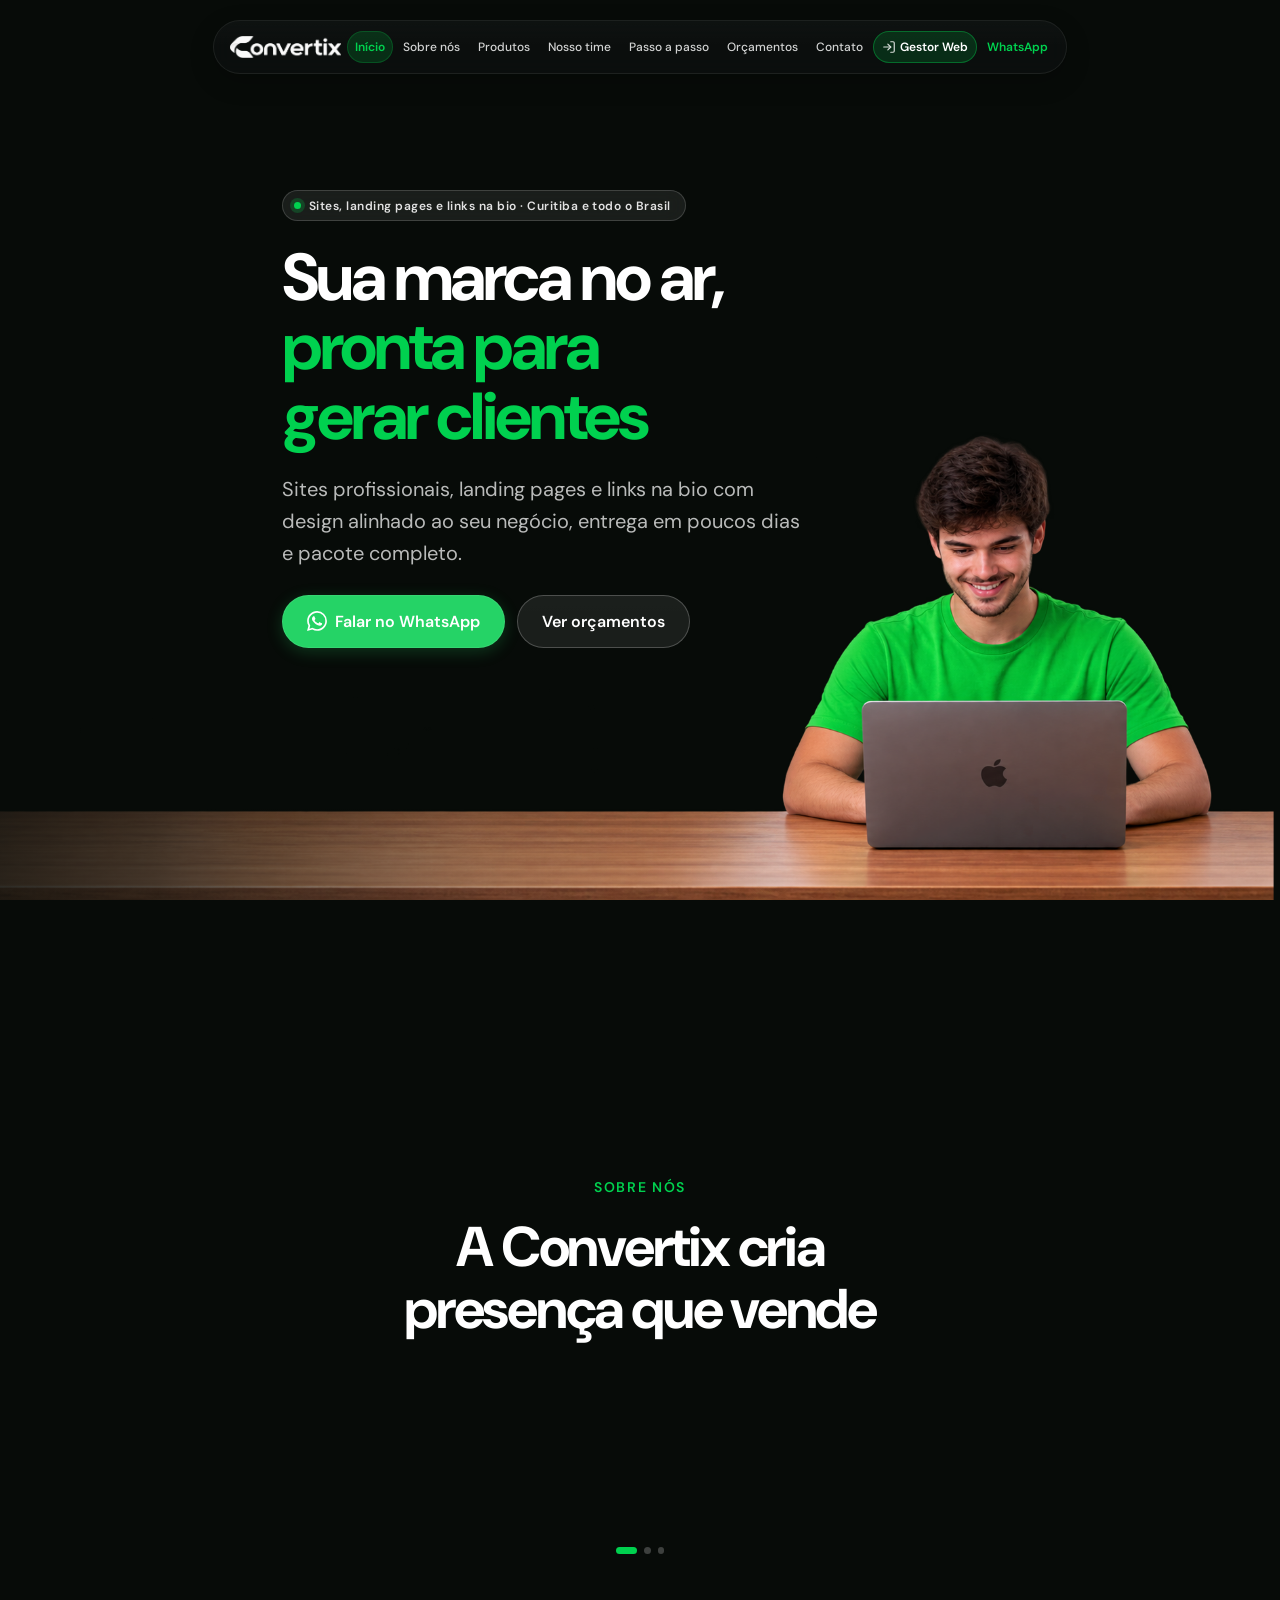
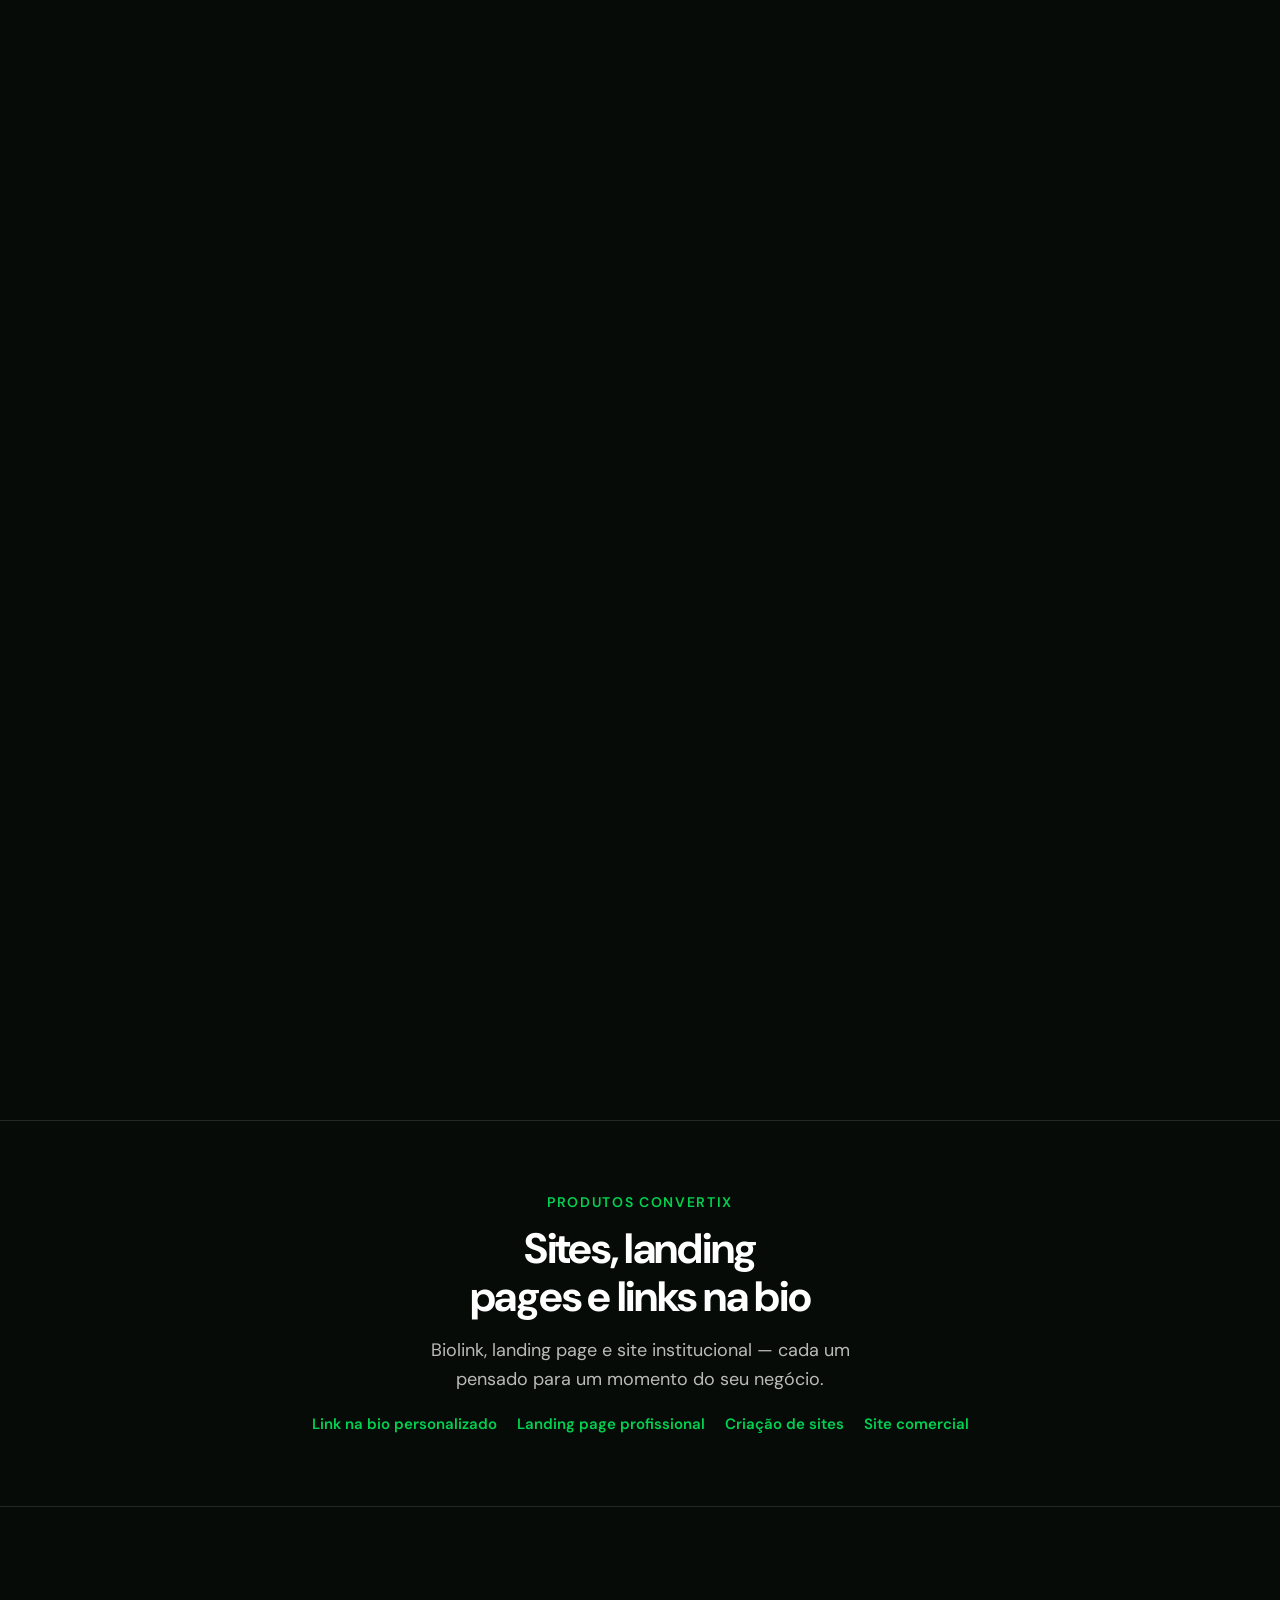
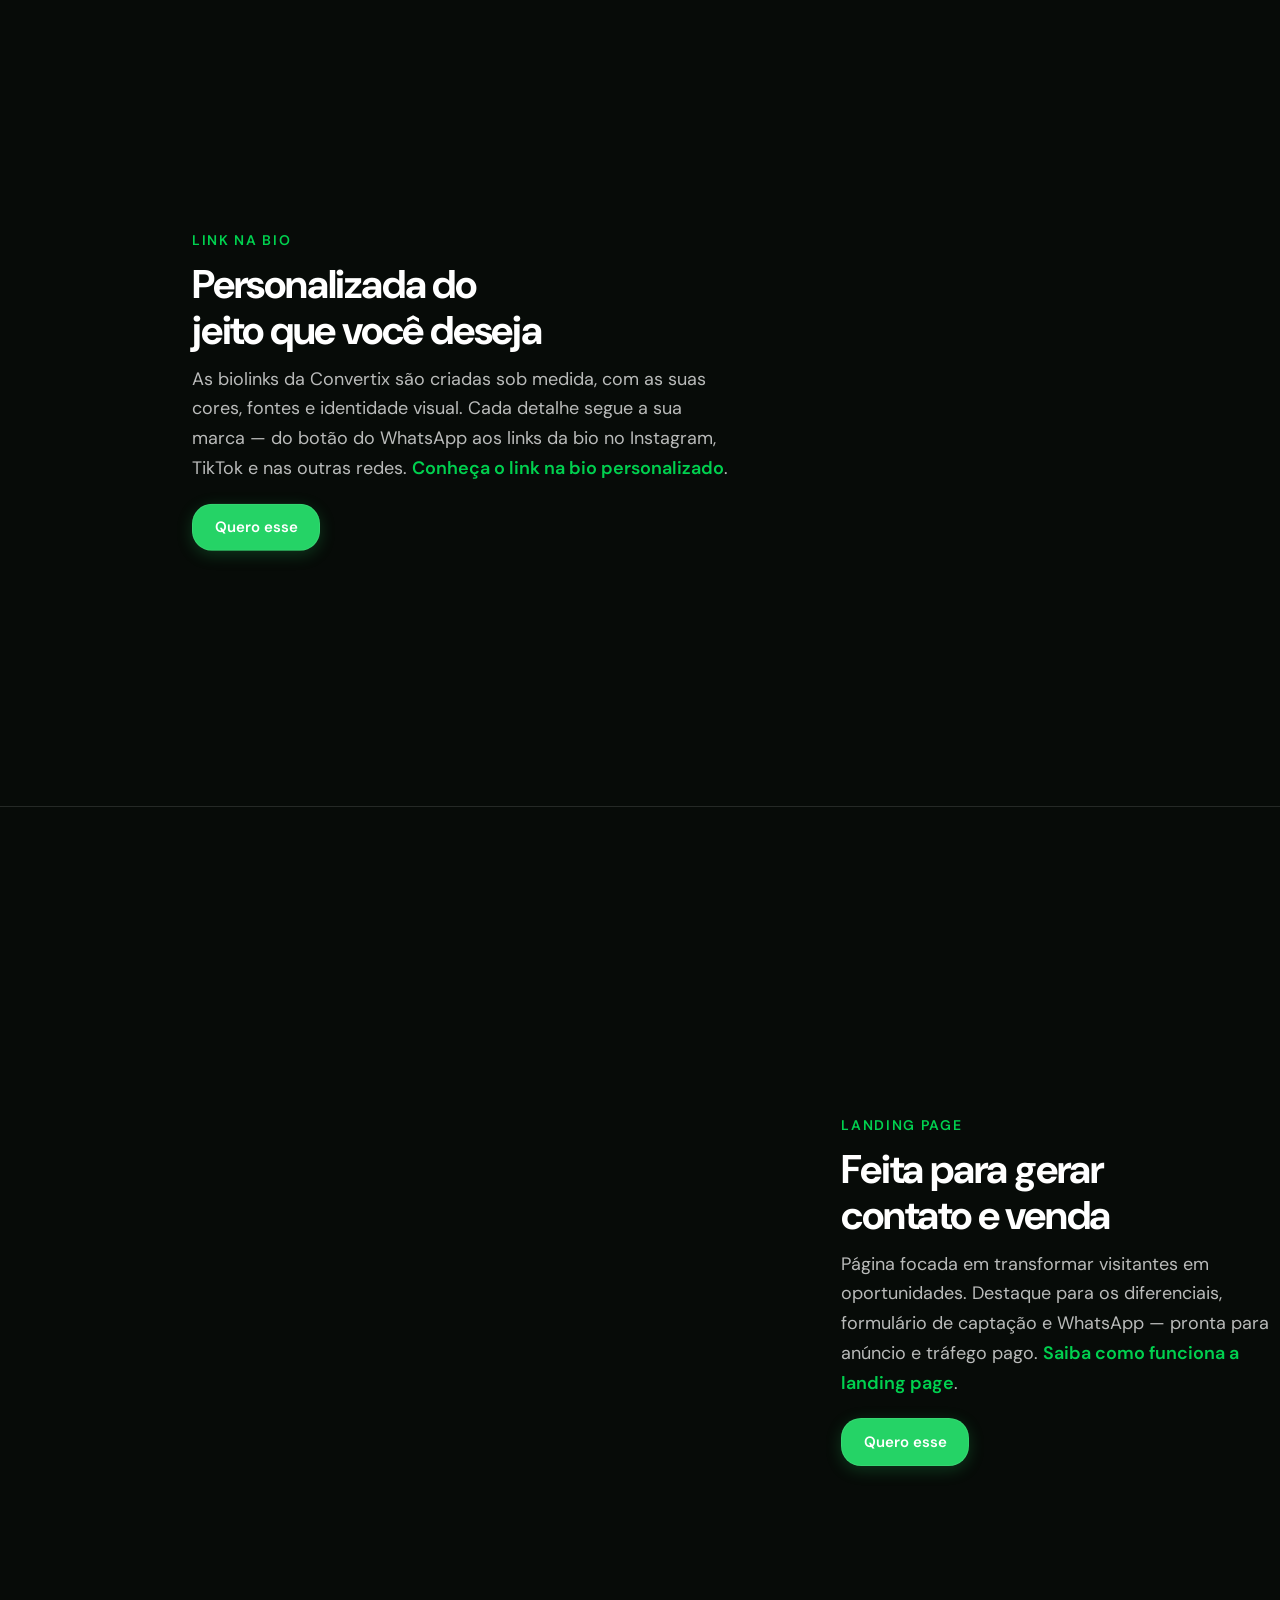
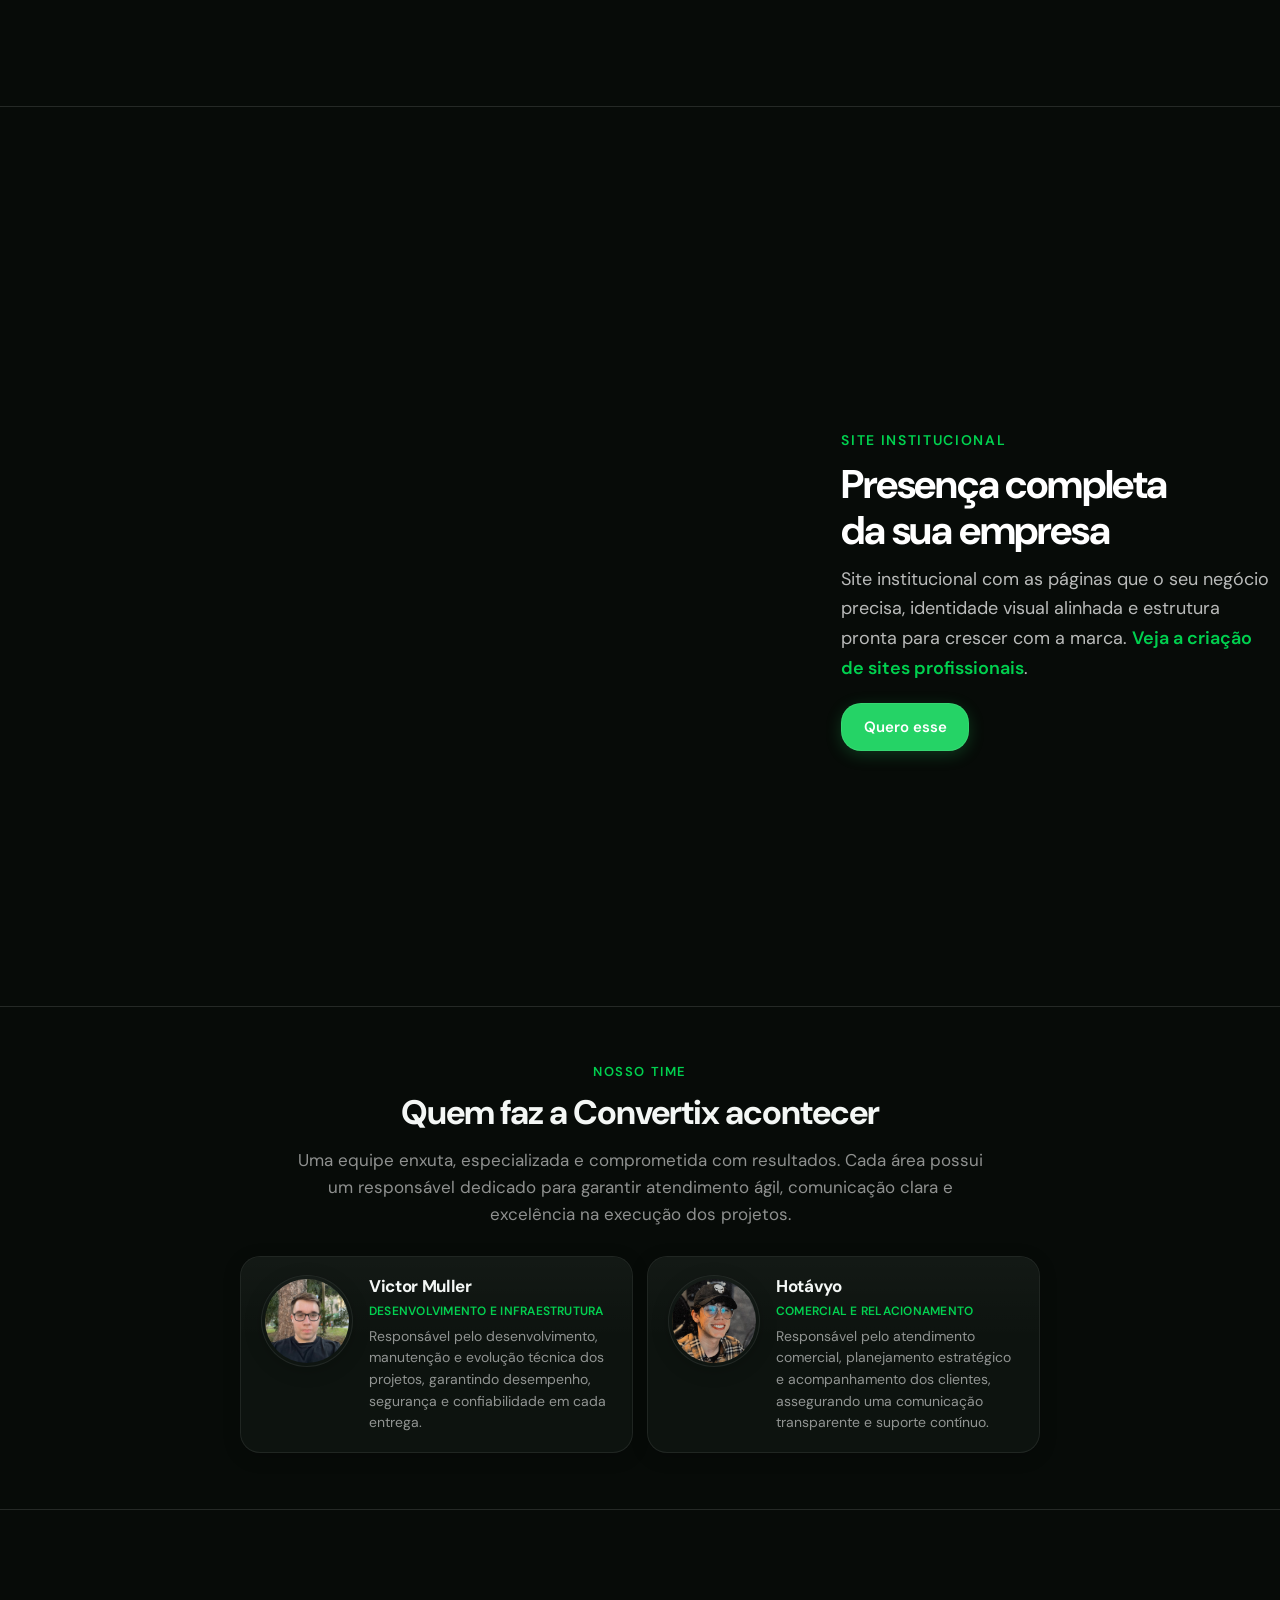
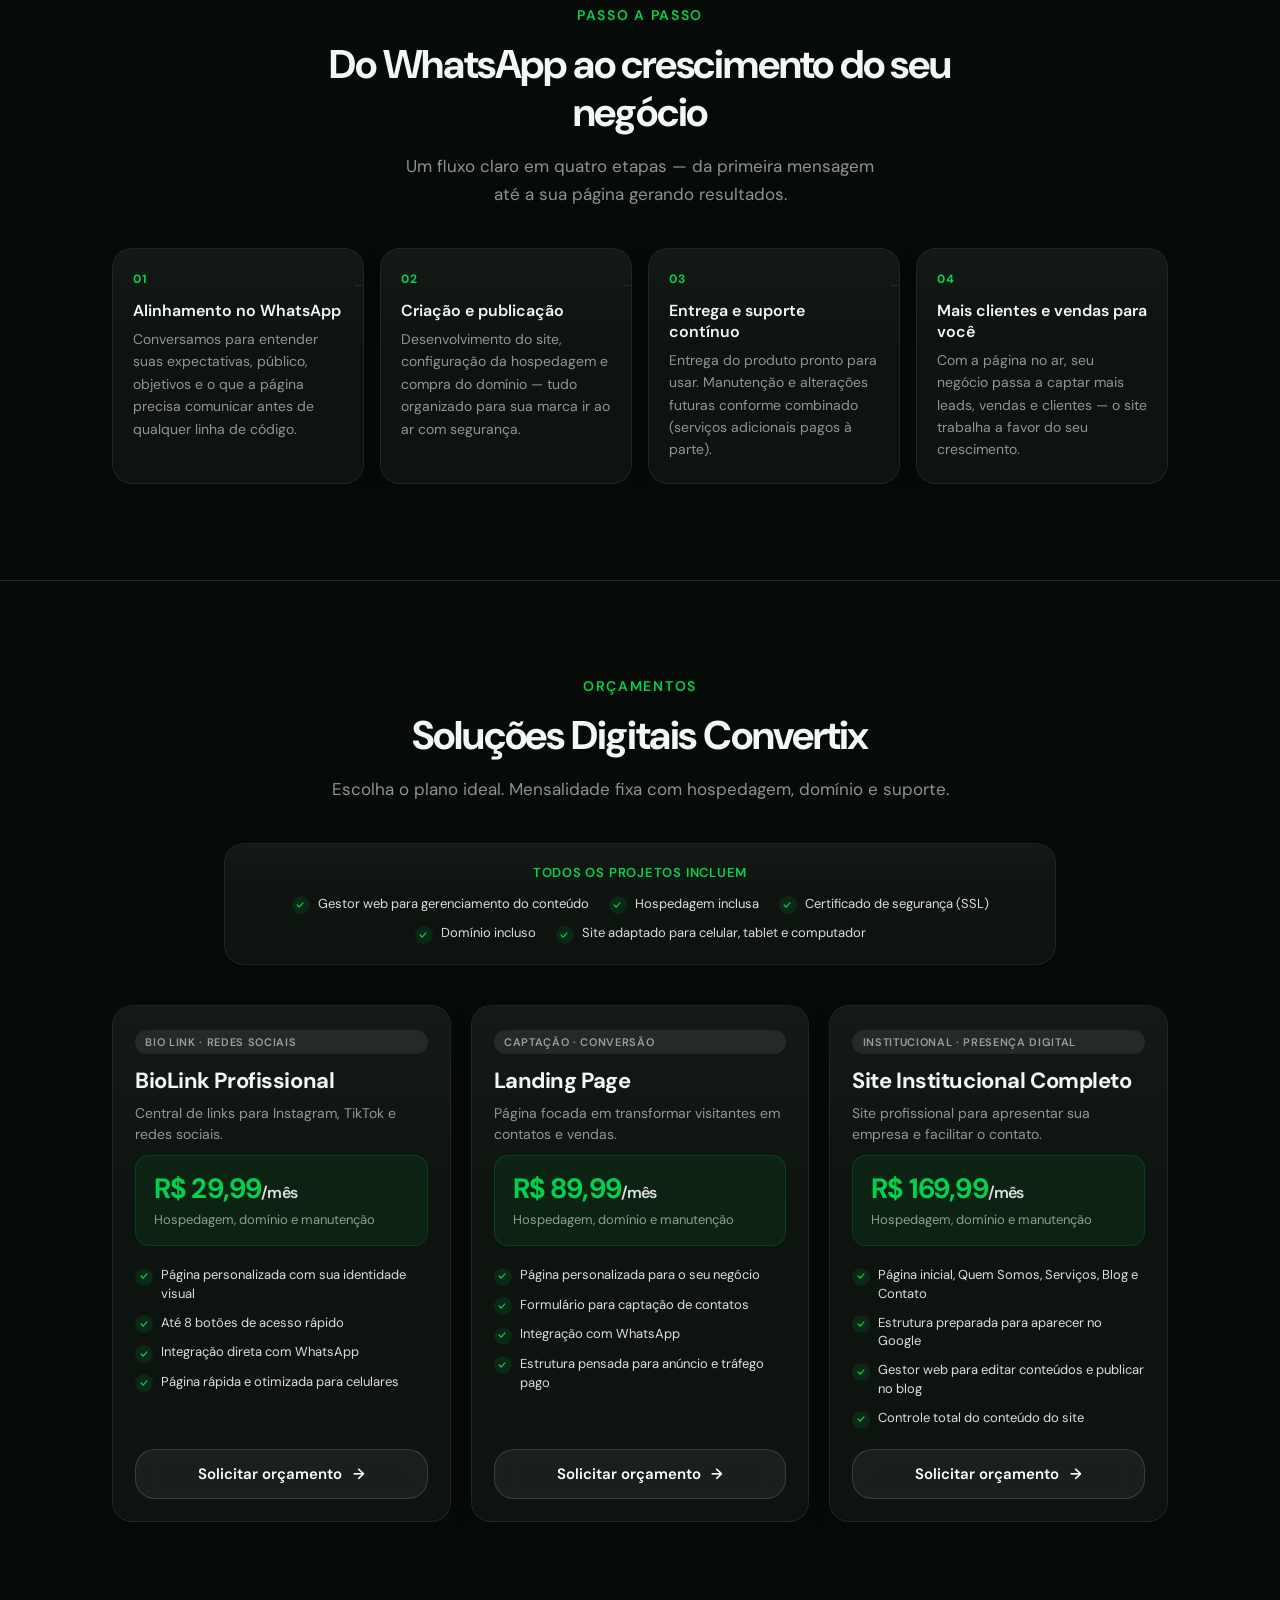
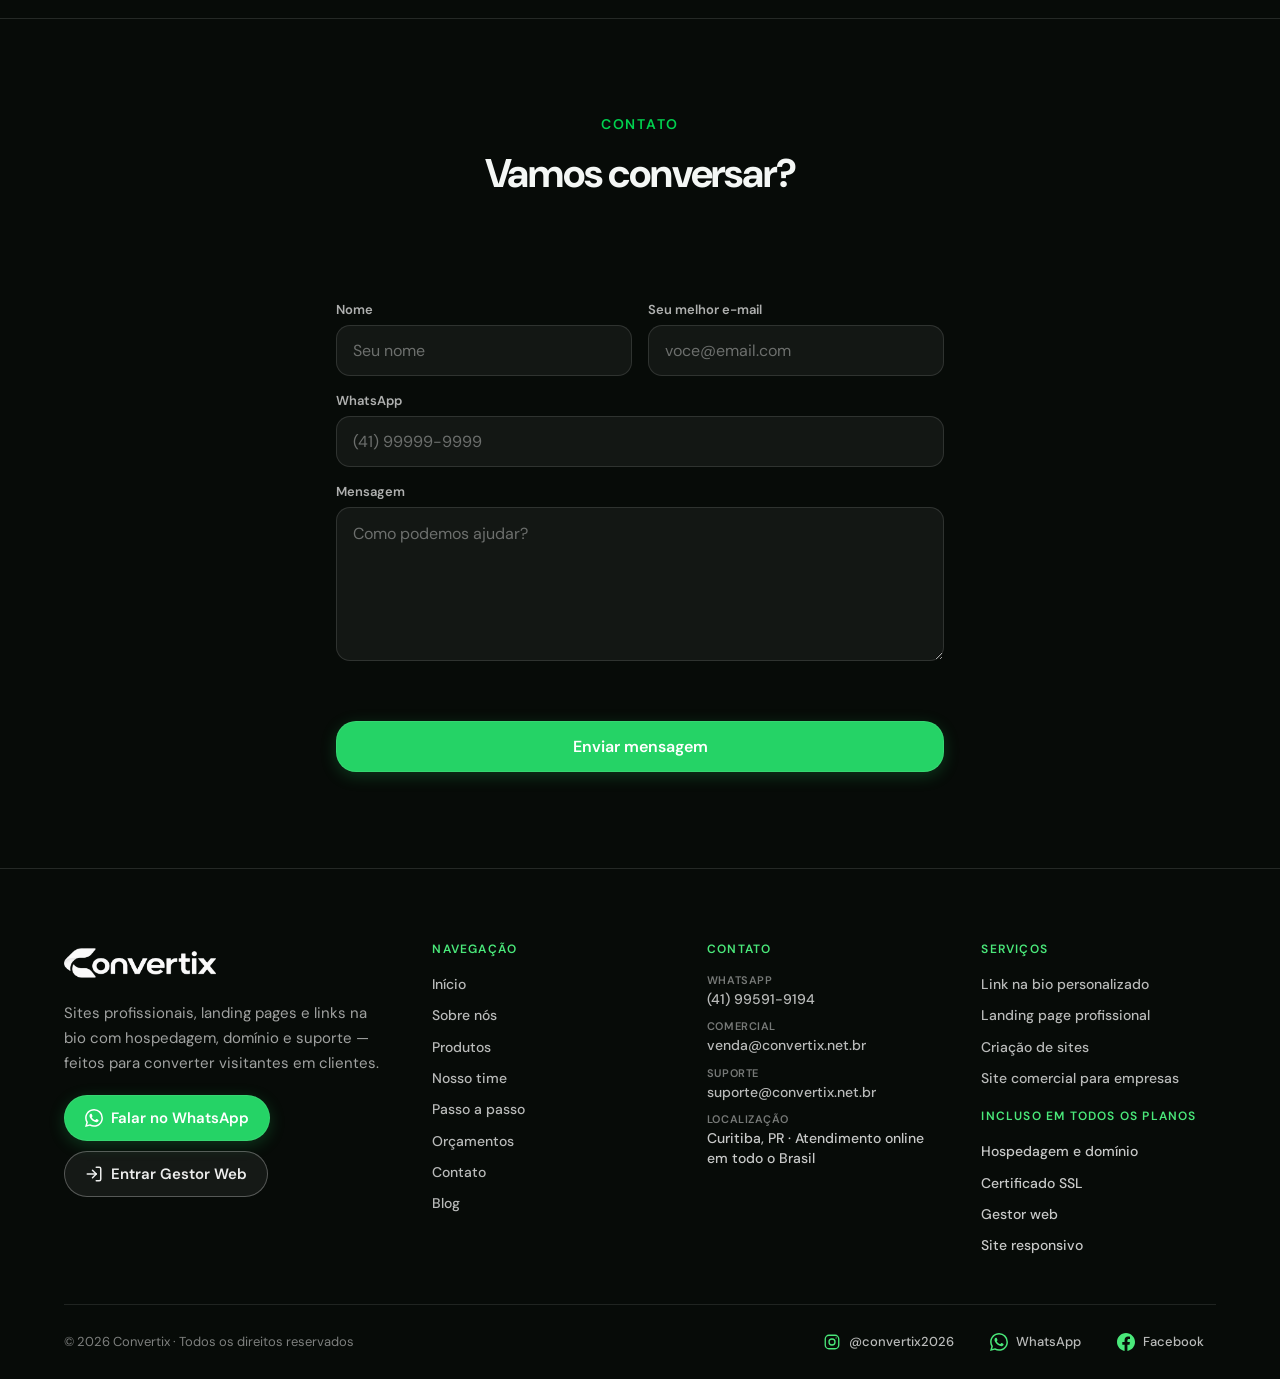
==== commit aaccb26e: "Envia o formulário de contato para a landing Convertix no Gestor. Aplica máscara no WhatsApp e grava" ====
--- a/index.html
+++ b/index.html
@@ -1060,6 +1060,7 @@
                 name="nome"
                 autocomplete="name"
                 placeholder="Seu nome"
+                required
               />
             </label>
             <label class="contato__field">
@@ -1070,6 +1071,7 @@
                 name="email"
                 autocomplete="email"
                 placeholder="voce@email.com"
+                required
               />
             </label>
           </div>
@@ -1080,6 +1082,8 @@
               type="tel"
               name="whatsapp"
               autocomplete="tel"
+              inputmode="numeric"
+              maxlength="15"
               placeholder="(41) 99999-9999"
             />
           </label>
@@ -1092,6 +1096,7 @@
               placeholder="Como podemos ajudar?"
             ></textarea>
           </label>
+          <p class="contato__status" role="status" aria-live="polite"></p>
           <button class="btn btn--whatsapp contato__submit" type="submit">
             Enviar mensagem
           </button>
@@ -1289,6 +1294,7 @@
     </footer>
 
     <script src="/js/config/whatsapp.config.js"></script>
+    <script src="/js/config/gestor.config.js"></script>
     <script src="/js/home/home.js"></script>
     <script src="/js/sobre/sobre.js"></script>
     <script>
--- a/css/contato/contato.css
+++ b/css/contato/contato.css
@@ -96,6 +96,32 @@
     background: rgba(255, 255, 255, 0.07);
 }
 
+.contato__input.is-invalid {
+    border-color: rgba(255, 90, 90, 0.75);
+}
+
+.contato__status {
+    min-height: 1.25rem;
+    margin: 0.15rem 0 0;
+    font-size: 0.875rem;
+    font-weight: 600;
+    line-height: 1.4;
+    text-align: center;
+}
+
+.contato__status.is-ok {
+    color: var(--accent);
+}
+
+.contato__status.is-err {
+    color: #ff7b7b;
+}
+
+.contato__submit:disabled {
+    opacity: 0.65;
+    cursor: wait;
+}
+
 .contato__input--area {
     resize: vertical;
     min-height: 8.5rem;
